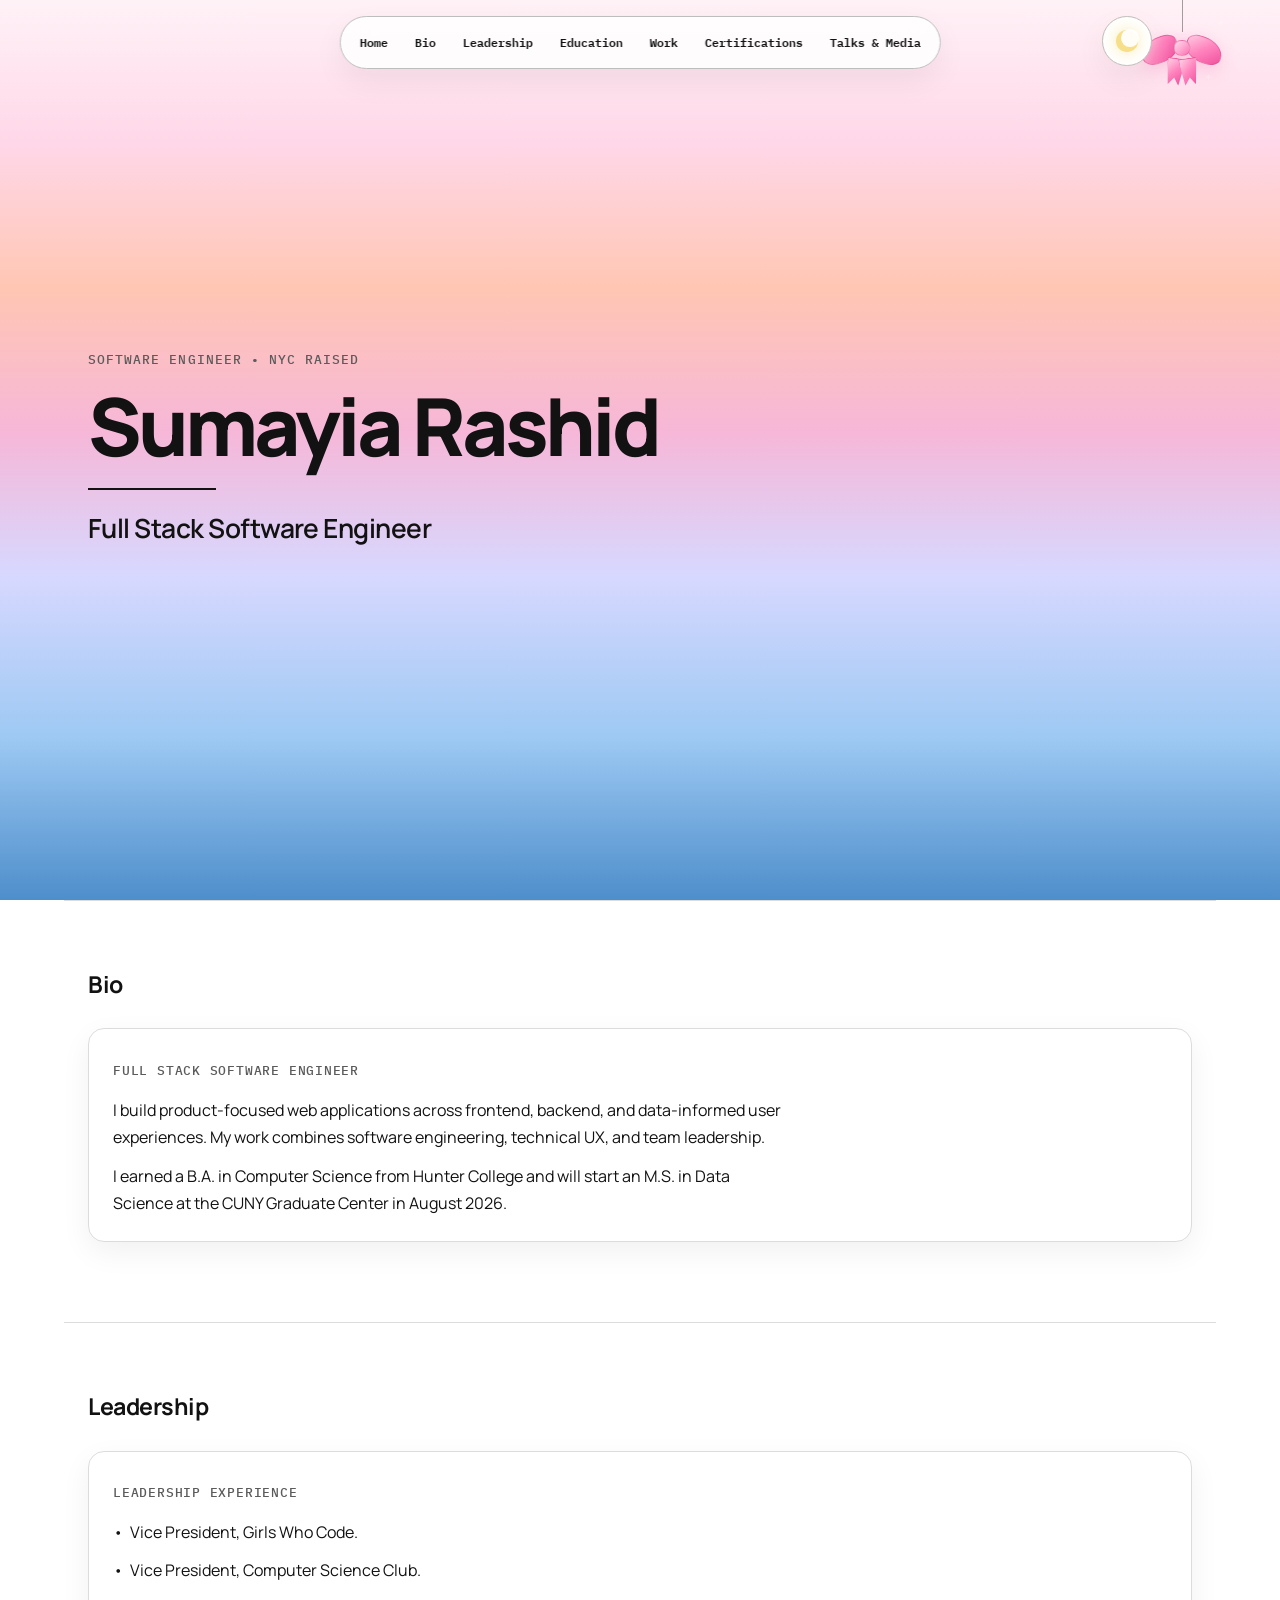
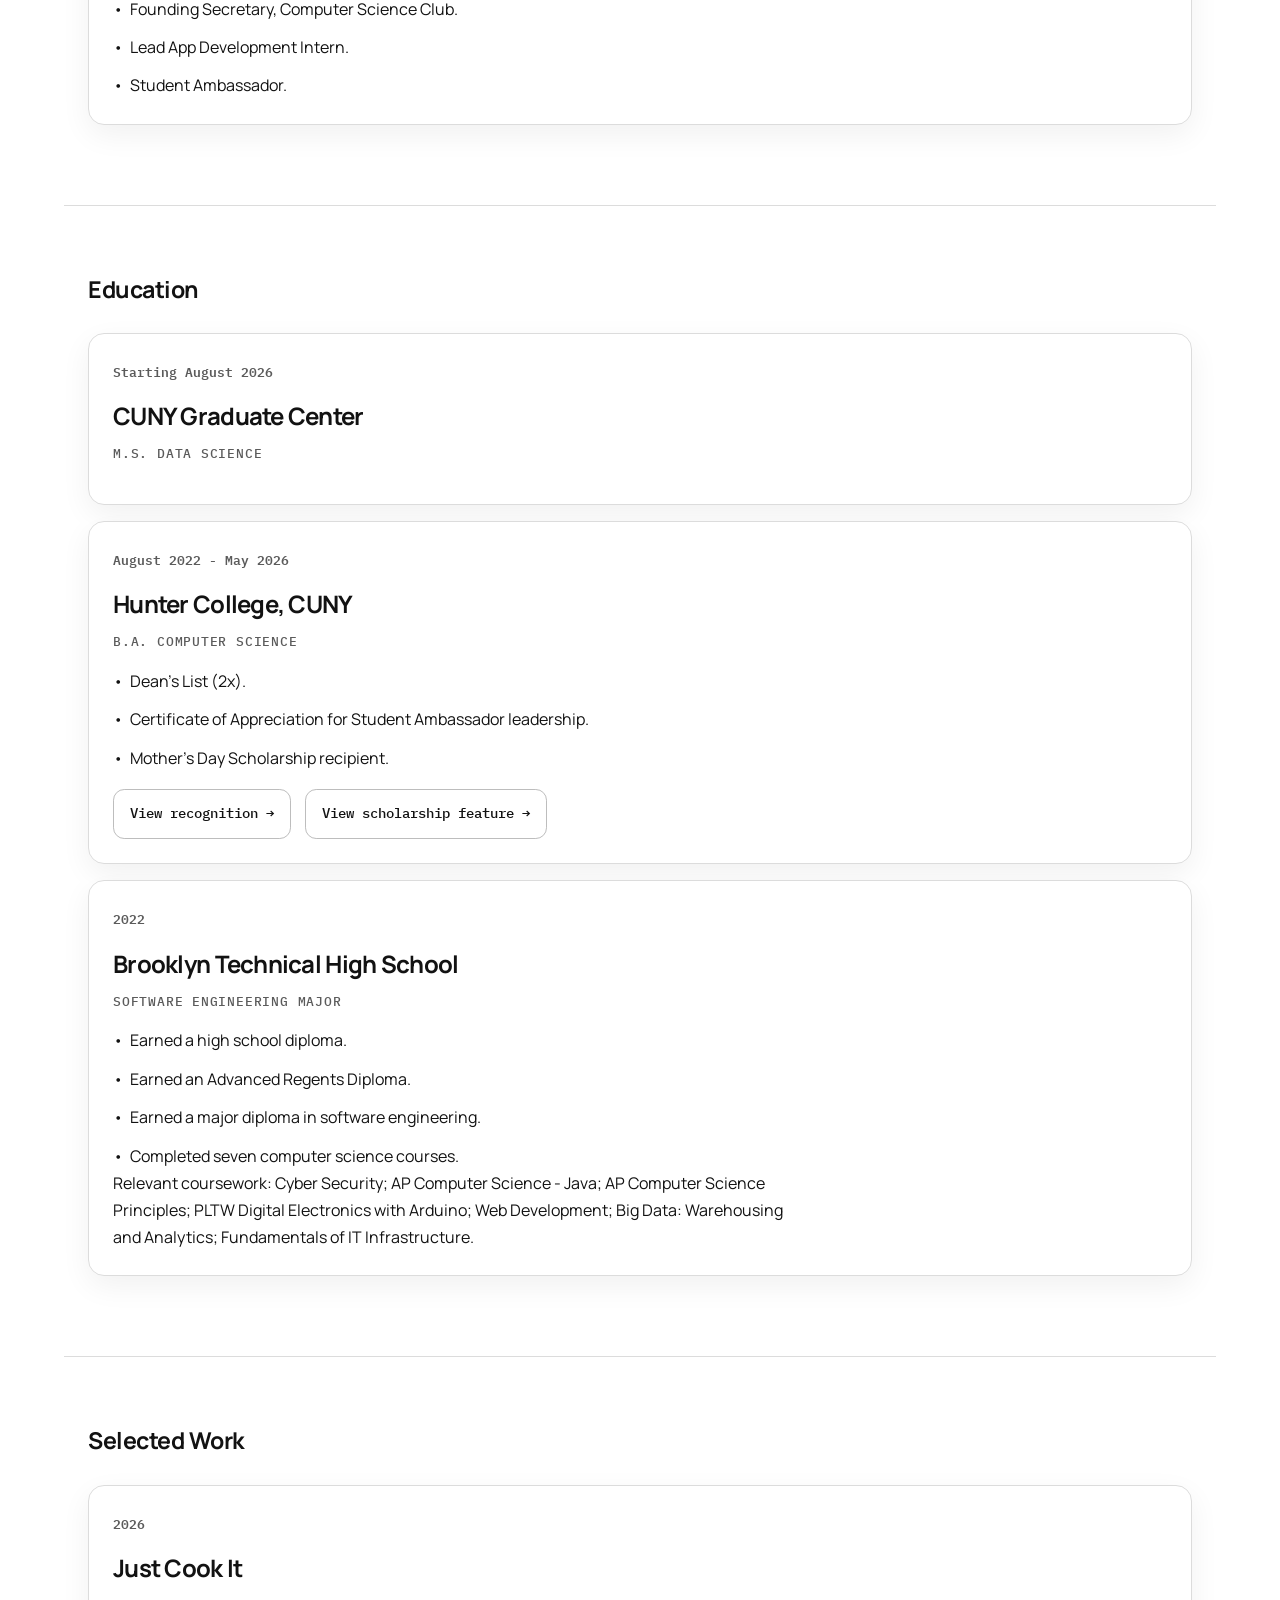
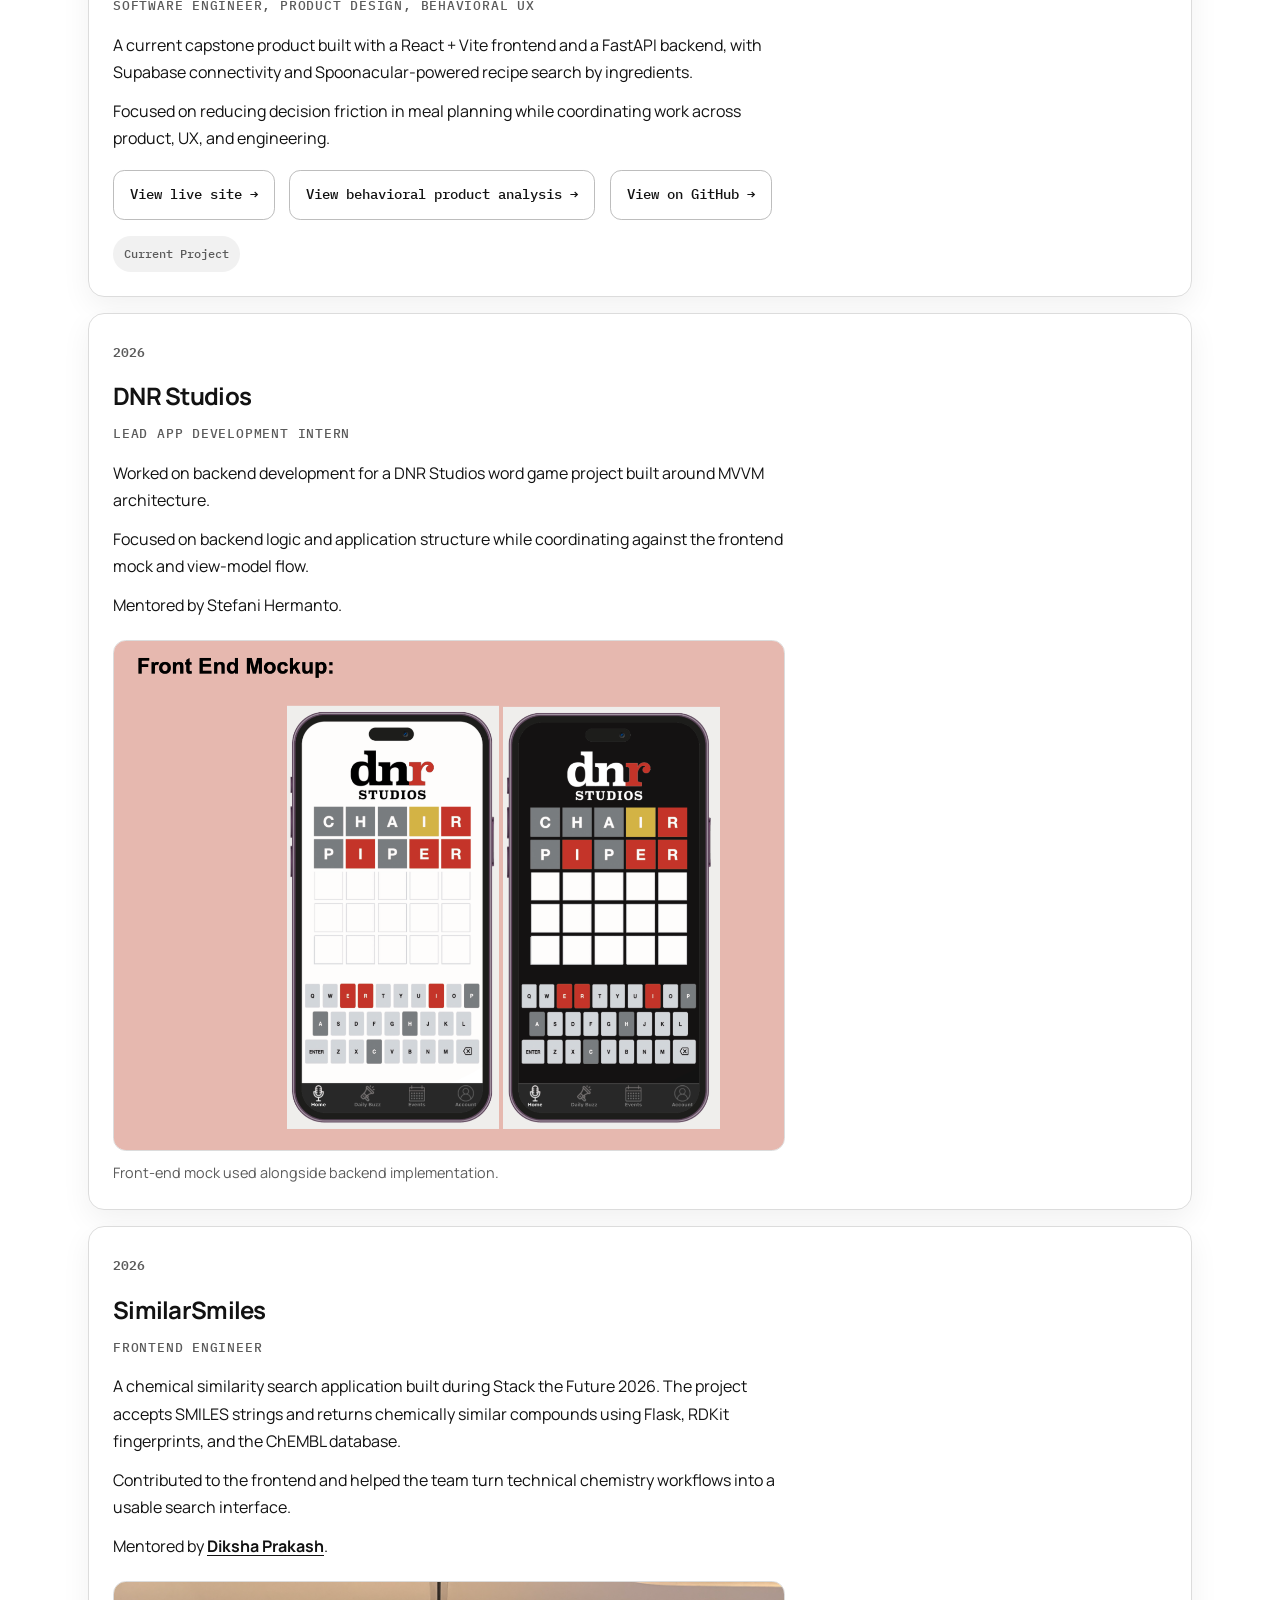
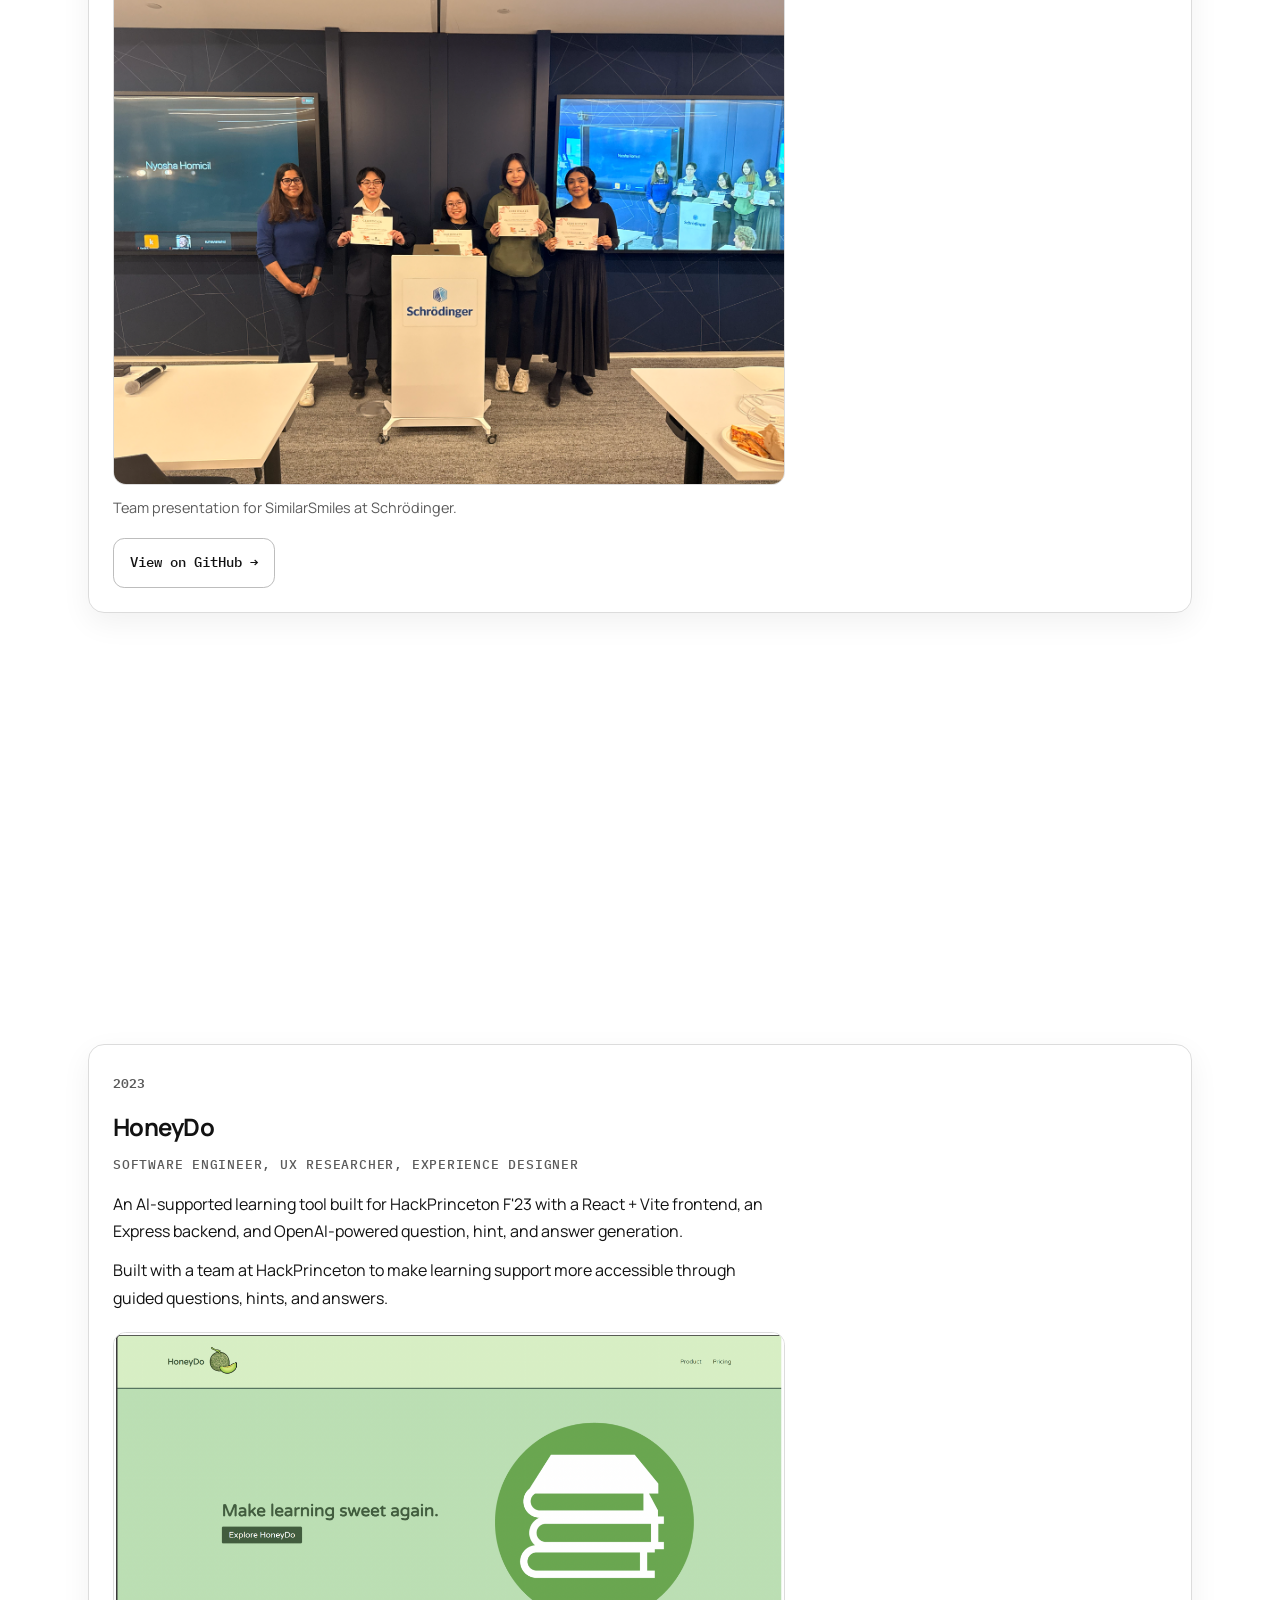
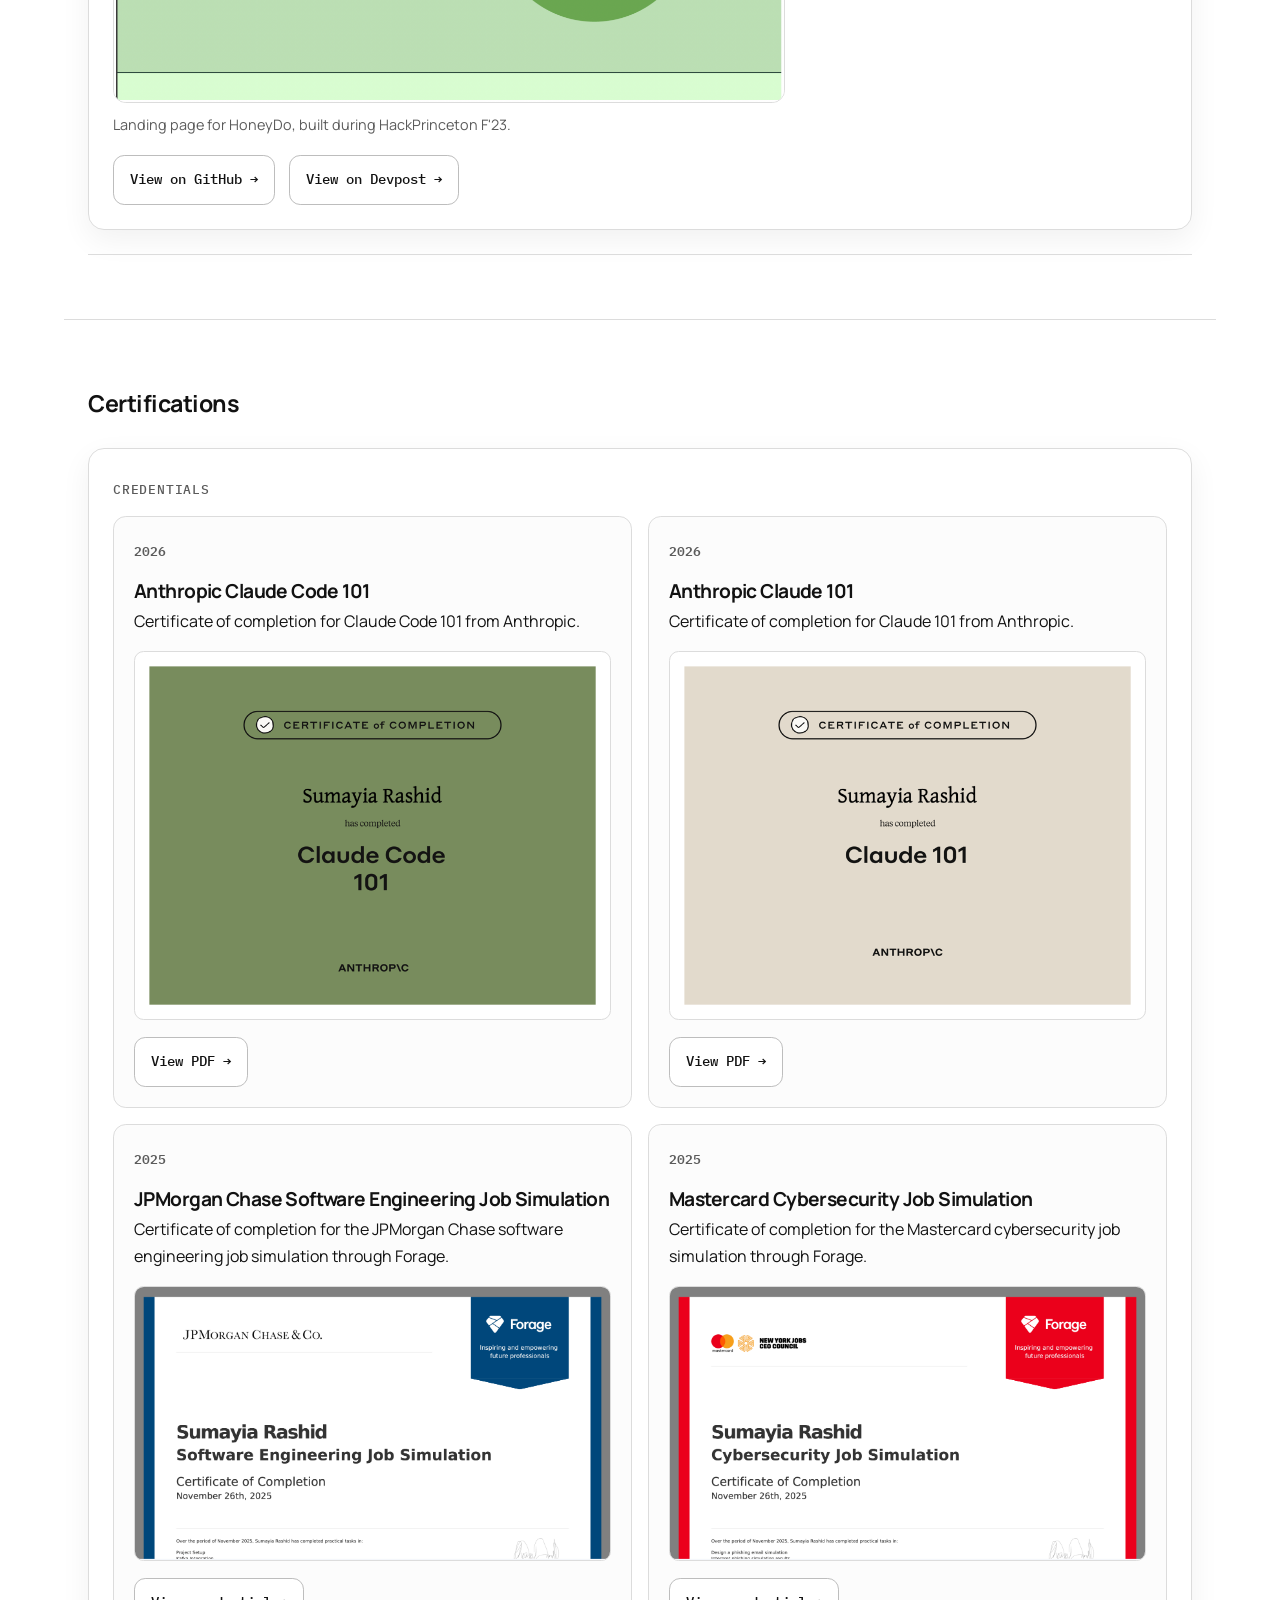
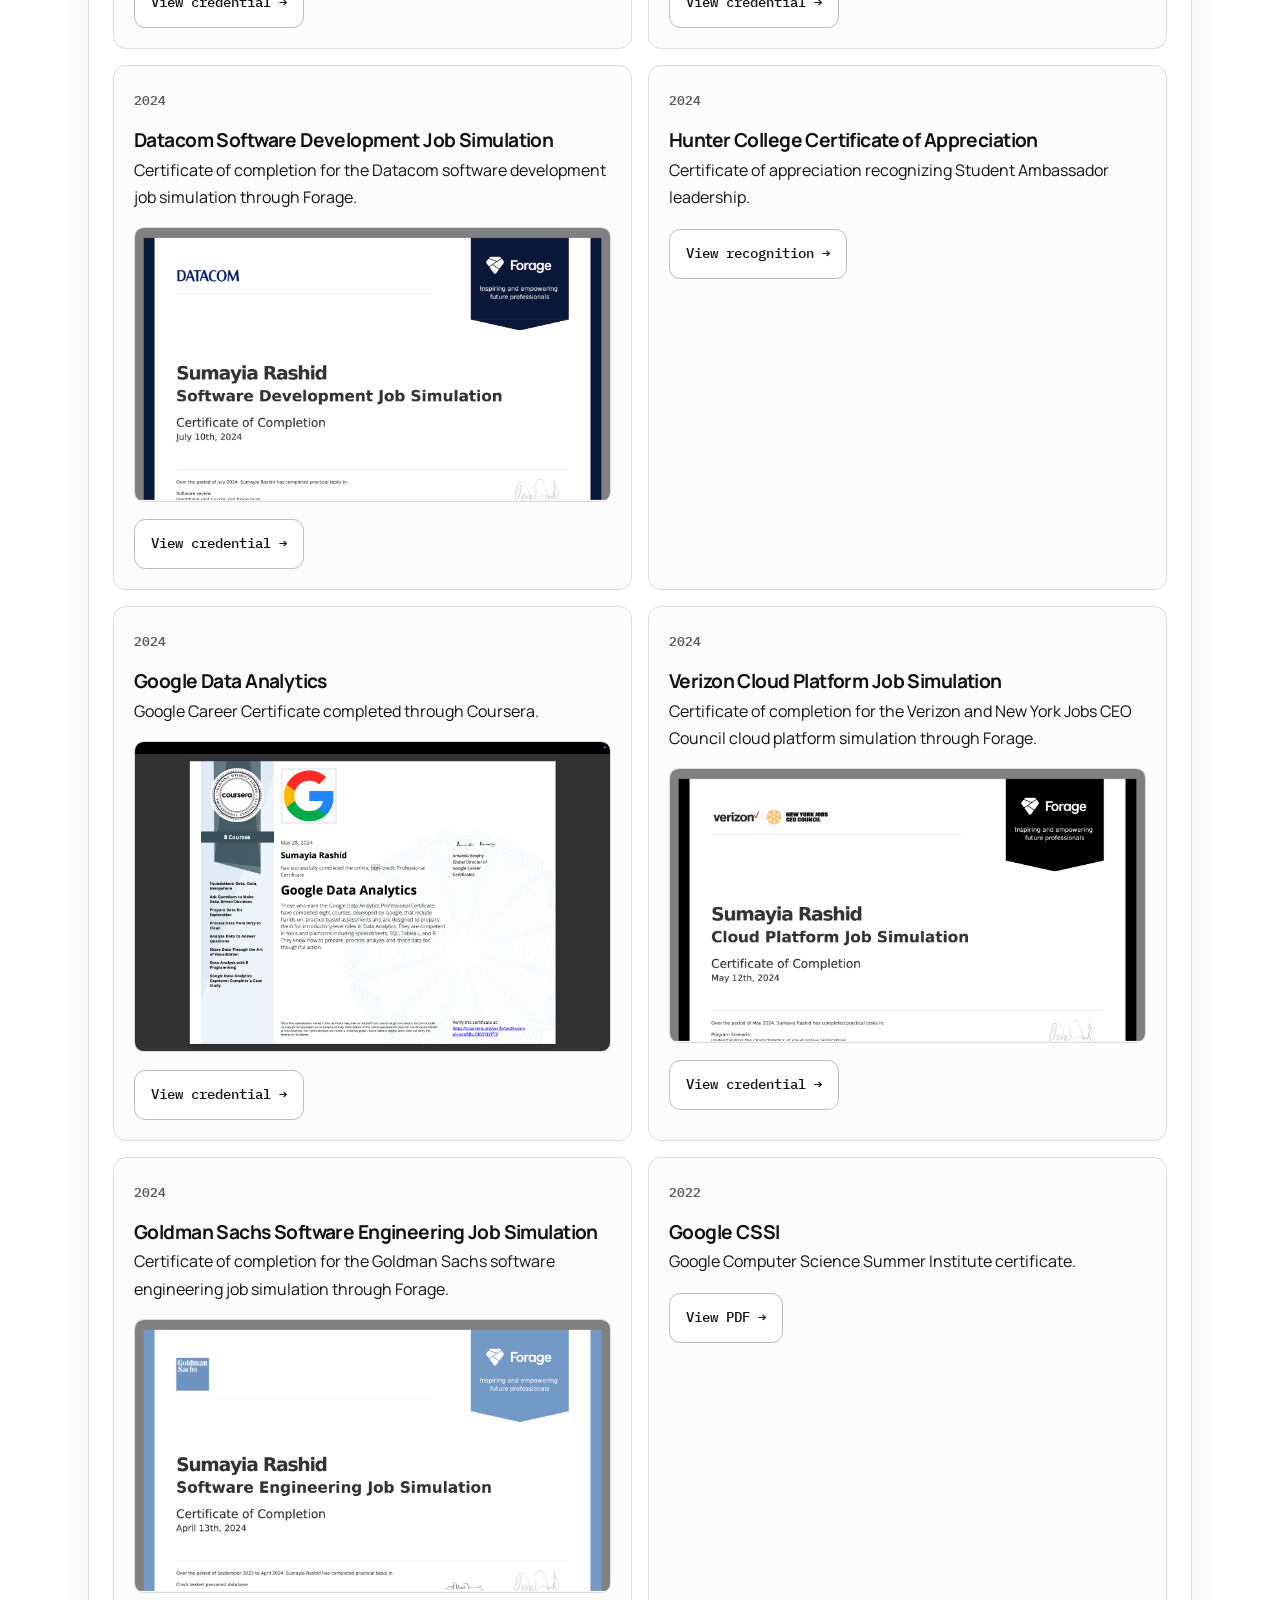
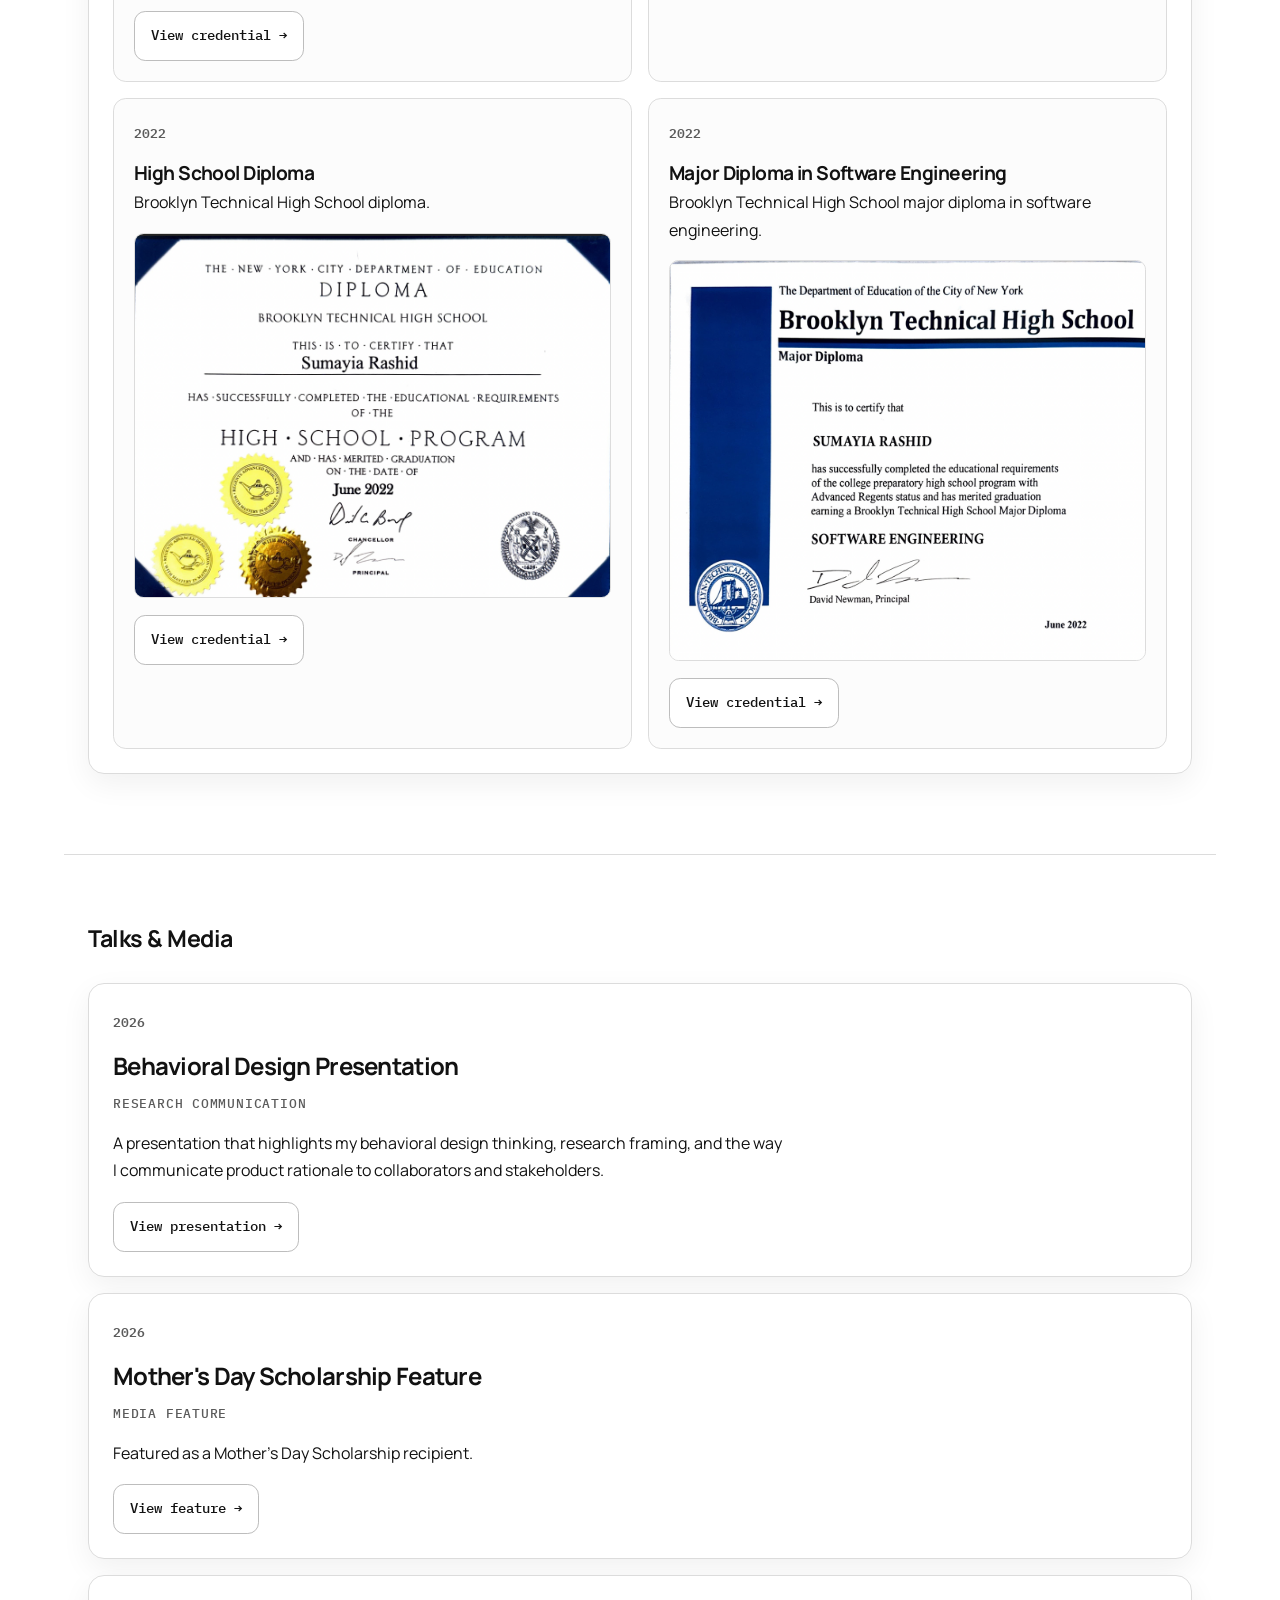
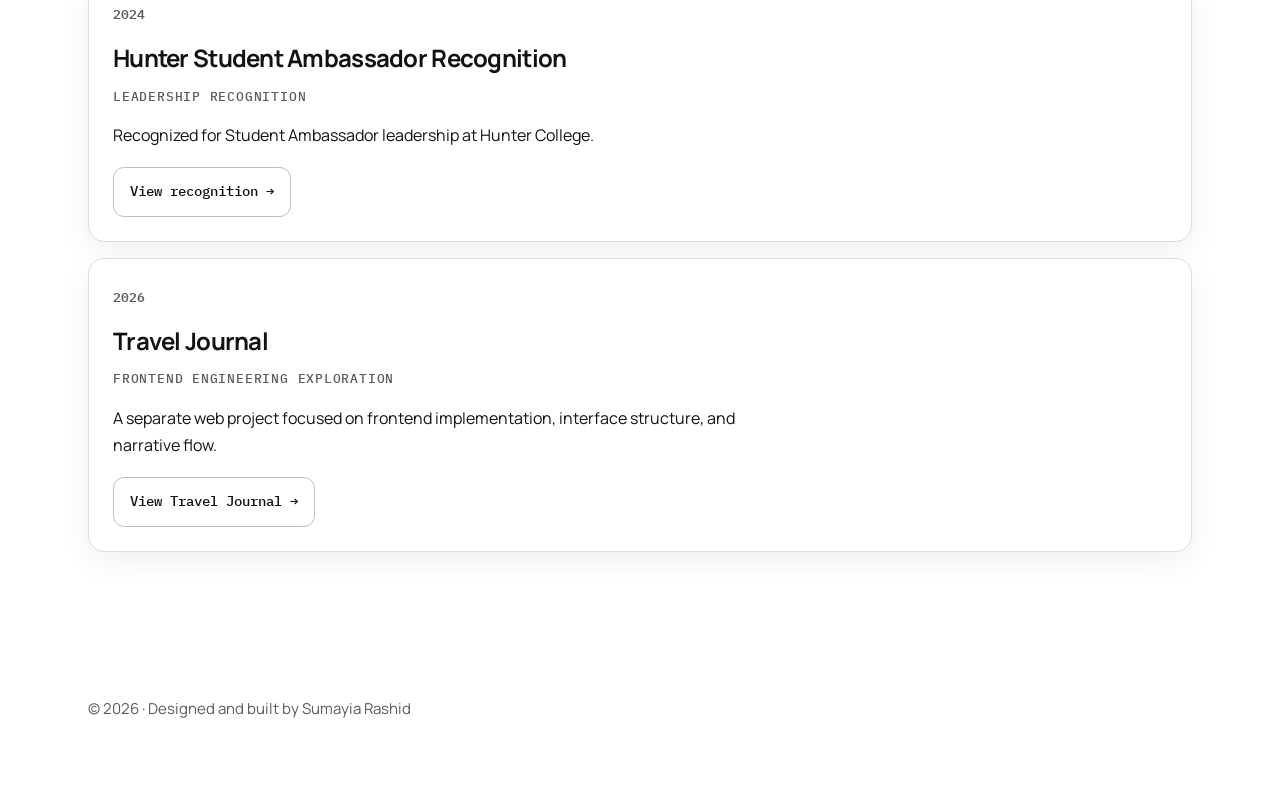
==== index.html @ 8eec1a2a "Refine portfolio project sections" ====
<!DOCTYPE html>
<html lang="en">
<head>
  <meta charset="UTF-8" />
  <meta name="viewport" content="width=device-width, initial-scale=1.0"/>
  <title>Sumayia Rashid | Software Engineer</title>
  <link rel="stylesheet" href="style.css">
</head>

<body>
  <nav class="site-nav" aria-label="Primary navigation">
    <a href="#home">Home</a>
    <a href="#bio">Bio</a>
    <a href="#leadership">Leadership</a>
    <a href="#education">Education</a>
    <a href="#work">Work</a>
    <a href="#certifications">Certifications</a>
    <a href="#talks-media">Talks &amp; Media</a>
  </nav>

  <button class="theme-toggle" type="button" aria-label="Switch to night theme" aria-pressed="false">
    <span class="moon-icon"></span>
  </button>

  <div class="hanging-bow" aria-hidden="true">
    <span class="bow-string"></span>
    <span class="bow-sparkle sparkle-one"></span>
    <span class="bow-sparkle sparkle-two"></span>
    <span class="bow-sparkle sparkle-three"></span>
    <span class="bow-shape">
      <span class="bow-loop bow-loop-left"></span>
      <span class="bow-loop bow-loop-right"></span>
      <span class="bow-knot"></span>
      <span class="bow-tail bow-tail-left"></span>
      <span class="bow-tail bow-tail-right"></span>
    </span>
  </div>

  <div class="night-sky" aria-hidden="true">
    <span class="shooting-star star-one"></span>
    <span class="shooting-star star-two"></span>
    <span class="shooting-star star-three"></span>
    <span class="shooting-star star-four"></span>
  </div>

  <header id="home">
    <p class="eyebrow">Software Engineer • NYC Raised</p>
    <h1 id="animated-name">Sumayia Rashid</h1>
    <div class="divider"></div>
    <h2>Full Stack Software Engineer</h2>
  </header>

  <section id="bio">
    <h2 class="section-title">Bio</h2>

    <div class="project">
      <p class="role">Full Stack Software Engineer</p>
      <p>
        I build product-focused web applications across frontend, backend, and data-informed user experiences.
        My work combines software engineering, technical UX, and team leadership.
      </p>
      <p>
        I earned a B.A. in Computer Science from Hunter College and will start an M.S. in Data Science
        at the CUNY Graduate Center in August 2026.
      </p>
    </div>
  </section>

  <section id="leadership">
    <h2 class="section-title">Leadership</h2>

    <div class="project">
      <p class="role">Leadership Experience</p>
      <ul>
        <li>Vice President, Girls Who Code.</li>
        <li>Vice President, Computer Science Club.</li>
        <li>Founding Secretary, Computer Science Club.</li>
        <li>Lead App Development Intern.</li>
        <li>Student Ambassador.</li>
      </ul>
    </div>
  </section>

  <section id="education">
    <h2 class="section-title">Education</h2>

    <div class="project">
      <p class="project-year">Starting August 2026</p>
      <h3>CUNY Graduate Center</h3>
      <p class="role">M.S. Data Science</p>
    </div>

    <div class="project">
      <p class="project-year">August 2022 - May 2026</p>
      <h3>Hunter College, CUNY</h3>
      <p class="role">B.A. Computer Science</p>
      <ul>
        <li>Dean&apos;s List (2x).</li>
        <li>Certificate of Appreciation for Student Ambassador leadership.</li>
        <li>Mother&apos;s Day Scholarship recipient.</li>
      </ul>
      <div class="project-links">
        <a href="https://www.hunter.cuny.edu/news/hunter-prez-thanks-student-ambassadors-leaders/" target="_blank">View recognition →</a>
        <a href="https://www.youtube.com/watch?v=L5YyI-9PjBQ" target="_blank">View scholarship feature →</a>
      </div>
    </div>

    <div class="project">
      <p class="project-year">2022</p>
      <h3>Brooklyn Technical High School</h3>
      <p class="role">Software Engineering Major</p>
      <ul>
        <li>Earned a high school diploma.</li>
        <li>Earned an Advanced Regents Diploma.</li>
        <li>Earned a major diploma in software engineering.</li>
        <li>Completed seven computer science courses.</li>
      </ul>
      <p>
        Relevant coursework: Cyber Security; AP Computer Science - Java;
        AP Computer Science Principles; PLTW Digital Electronics with Arduino;
        Web Development; Big Data: Warehousing and Analytics; Fundamentals of IT Infrastructure.
      </p>
    </div>
  </section>

  <section id="work">
    <h2 class="section-title">Selected Work</h2>

    <div class="project">
      <p class="project-year">2026</p>
      <h3>Just Cook It</h3>
      <p class="role">Software Engineer, Product Design, Behavioral UX</p>

      <p>
        A current capstone product built with a React + Vite frontend and a FastAPI backend,
        with Supabase connectivity and Spoonacular-powered recipe search by ingredients.
      </p>

      <p>
        Focused on reducing decision friction in meal planning while coordinating work across product, UX, and engineering.
      </p>

      <div class="project-links">
        <a href="https://just-cook-it.vercel.app" target="_blank">View live site →</a>
        <a href="just-cook-it-behavioral-ux-analysis.html">View behavioral product analysis →</a>
        <a href="https://github.com/Hunter-College-Capstone-Spring-2026/Just-Cook-It" target="_blank">View on GitHub →</a>
      </div>

      <span class="tag">Current Project</span>
    </div>

    <div class="project">
      <p class="project-year">2026</p>
      <h3>DNR Studios</h3>
      <p class="role">Lead App Development Intern</p>

      <p>
        Worked on backend development for a DNR Studios word game project built around MVVM architecture.
      </p>

      <p>
        Focused on backend logic and application structure while coordinating against the frontend mock and view-model flow.
      </p>

      <p>
        Mentored by Stefani Hermanto.
      </p>

      <figure class="project-mock">
        <img src="assets/dnr-studios-word-game-frontend-mock.png" alt="DNR Studios front-end mock showing light and dark mobile word game screens" />
        <figcaption>Front-end mock used alongside backend implementation.</figcaption>
      </figure>
    </div>

    <div class="project">
      <p class="project-year">2026</p>
      <h3>SimilarSmiles</h3>
      <p class="role">Frontend Engineer</p>

      <p>
        A chemical similarity search application built during Stack the Future 2026.
        The project accepts SMILES strings and returns chemically similar compounds
        using Flask, RDKit fingerprints, and the ChEMBL database.
      </p>

      <p>
        Contributed to the frontend and helped the team turn technical chemistry workflows into a usable search interface.
      </p>

      <p>
        Mentored by <a class="inline-link" href="https://www.linkedin.com/in/diksha-prakash/" target="_blank">Diksha Prakash</a>.
      </p>

      <figure class="project-mock">
        <img src="assets/similarsmiles-team-photo.png" alt="SimilarSmiles team presenting at Schrödinger" />
        <figcaption>Team presentation for SimilarSmiles at Schrödinger.</figcaption>
      </figure>

      <div class="project-links">
        <a href="https://github.com/sumayiar/Schrodinger_Hackathon_2026" target="_blank">View on GitHub →</a>
      </div>
    </div>

    <div class="project">
      <p class="project-year">2024</p>
      <h3>Smart Strength Scheduler</h3>
      <p class="role">Software Engineer</p>

      <p>
        A web application that uses the multimodal capabilities of the Google Gemini API
        to generate personalized workout regimens for users.
      </p>

      <p>
        Built with a team to turn AI-generated fitness planning into a usable web tool with clear output and actionable flows.
      </p>

      <p>
        Mentored by Ariel Avshalom.
      </p>

      <div class="project-links">
        <a href="https://github.com/sumayiar/ai_fitness_tracker" target="_blank">View on GitHub →</a>
        <a href="https://docs.google.com/presentation/d/1kRBwO7WH3fEf0XqNBXirIPbV8tGIAD1J86wHASzEegE/edit?usp=sharing" target="_blank">View Presentation →</a>
      </div>
    </div>

    <div class="project">
      <p class="project-year">2023</p>
      <h3>HoneyDo</h3>
      <p class="role">Software Engineer, UX Researcher, Experience Designer</p>

      <p>
        An AI-supported learning tool built for HackPrinceton F&apos;23 with a React + Vite
        frontend, an Express backend, and OpenAI-powered question, hint, and answer generation.
      </p>

      <p>
        Built with a team at HackPrinceton to make learning support more accessible through guided questions, hints, and answers.
      </p>

      <figure class="project-mock">
        <img src="assets/honeydo-landing-page.png" alt="HoneyDo landing page mockup with green learning interface" />
        <figcaption>Landing page for HoneyDo, built during HackPrinceton F&apos;23.</figcaption>
      </figure>

      <div class="project-links">
        <a href="https://github.com/sumayiar/hackprinceton-f23" target="_blank">View on GitHub →</a>
        <a href="https://devpost.com/software/honeydo" target="_blank">View on Devpost →</a>
      </div>
    </div>

    <div class="skyline"></div>
  </section>

  <section id="certifications">
    <h2 class="section-title">Certifications</h2>

    <div class="project">
      <p class="role">Credentials</p>

      <div class="cert-grid">
        <article class="cert-card">
          <p class="project-year">2026</p>
          <h3>Anthropic Claude Code 101</h3>
          <p>Certificate of completion for Claude Code 101 from Anthropic.</p>
          <img src="assets/certifications/anthropic-claude-code-101-certificate.png" alt="Anthropic Claude Code 101 certificate" />
          <div class="project-links">
            <a href="assets/certifications/anthropic-claude-code-101-certificate.pdf" target="_blank">View PDF →</a>
          </div>
        </article>

        <article class="cert-card">
          <p class="project-year">2026</p>
          <h3>Anthropic Claude 101</h3>
          <p>Certificate of completion for Claude 101 from Anthropic.</p>
          <img src="assets/certifications/anthropic-claude-101-certificate.png" alt="Anthropic Claude 101 certificate" />
          <div class="project-links">
            <a href="assets/certifications/anthropic-claude-101-certificate.pdf" target="_blank">View PDF →</a>
          </div>
        </article>

        <article class="cert-card">
          <p class="project-year">2025</p>
          <h3>JPMorgan Chase Software Engineering Job Simulation</h3>
          <p>Certificate of completion for the JPMorgan Chase software engineering job simulation through Forage.</p>
          <img src="assets/certifications/jpmorgan-chase-software-engineering-job-simulation.png" alt="JPMorgan Chase Software Engineering Job Simulation certificate" />
          <div class="project-links">
            <a href="assets/certifications/jpmorgan-chase-software-engineering-job-simulation.png" target="_blank">View credential →</a>
          </div>
        </article>

        <article class="cert-card">
          <p class="project-year">2025</p>
          <h3>Mastercard Cybersecurity Job Simulation</h3>
          <p>Certificate of completion for the Mastercard cybersecurity job simulation through Forage.</p>
          <img src="assets/certifications/mastercard-cybersecurity-job-simulation.png" alt="Mastercard Cybersecurity Job Simulation certificate" />
          <div class="project-links">
            <a href="assets/certifications/mastercard-cybersecurity-job-simulation.png" target="_blank">View credential →</a>
          </div>
        </article>

        <article class="cert-card">
          <p class="project-year">2024</p>
          <h3>Datacom Software Development Job Simulation</h3>
          <p>Certificate of completion for the Datacom software development job simulation through Forage.</p>
          <img src="assets/certifications/datacom-software-development-job-simulation.png" alt="Datacom Software Development Job Simulation certificate" />
          <div class="project-links">
            <a href="assets/certifications/datacom-software-development-job-simulation.png" target="_blank">View credential →</a>
          </div>
        </article>

        <article class="cert-card">
          <p class="project-year">2024</p>
          <h3>Hunter College Certificate of Appreciation</h3>
          <p>Certificate of appreciation recognizing Student Ambassador leadership.</p>
          <div class="project-links">
            <a href="https://www.hunter.cuny.edu/news/hunter-prez-thanks-student-ambassadors-leaders/" target="_blank">View recognition →</a>
          </div>
        </article>

        <article class="cert-card">
          <p class="project-year">2024</p>
          <h3>Google Data Analytics</h3>
          <p>Google Career Certificate completed through Coursera.</p>
          <img src="assets/certifications/google-data-analytics.png" alt="Google Data Analytics certificate" />
          <div class="project-links">
            <a href="assets/certifications/google-data-analytics.png" target="_blank">View credential →</a>
          </div>
        </article>

        <article class="cert-card">
          <p class="project-year">2024</p>
          <h3>Verizon Cloud Platform Job Simulation</h3>
          <p>Certificate of completion for the Verizon and New York Jobs CEO Council cloud platform simulation through Forage.</p>
          <img src="assets/certifications/verizon-cloud-platform-job-simulation.png" alt="Verizon Cloud Platform Job Simulation certificate" />
          <div class="project-links">
            <a href="assets/certifications/verizon-cloud-platform-job-simulation.png" target="_blank">View credential →</a>
          </div>
        </article>

        <article class="cert-card">
          <p class="project-year">2024</p>
          <h3>Goldman Sachs Software Engineering Job Simulation</h3>
          <p>Certificate of completion for the Goldman Sachs software engineering job simulation through Forage.</p>
          <img src="assets/certifications/goldman-sachs-software-engineering-job-simulation.png" alt="Goldman Sachs Software Engineering Job Simulation certificate" />
          <div class="project-links">
            <a href="assets/certifications/goldman-sachs-software-engineering-job-simulation.png" target="_blank">View credential →</a>
          </div>
        </article>

        <article class="cert-card">
          <p class="project-year">2022</p>
          <h3>Google CSSI</h3>
          <p>Google Computer Science Summer Institute certificate.</p>
          <div class="project-links">
            <a href="assets/certifications/google-cssi.pdf" target="_blank">View PDF →</a>
          </div>
        </article>

        <article class="cert-card">
          <p class="project-year">2022</p>
          <h3>High School Diploma</h3>
          <p>Brooklyn Technical High School diploma.</p>
          <img src="assets/certifications/high-school-diploma.png" alt="High school diploma" />
          <div class="project-links">
            <a href="assets/certifications/high-school-diploma.png" target="_blank">View credential →</a>
          </div>
        </article>

        <article class="cert-card">
          <p class="project-year">2022</p>
          <h3>Major Diploma in Software Engineering</h3>
          <p>Brooklyn Technical High School major diploma in software engineering.</p>
          <img src="assets/certifications/software-engineering-major-diploma.png" alt="Major diploma in software engineering" />
          <div class="project-links">
            <a href="assets/certifications/software-engineering-major-diploma.png" target="_blank">View credential →</a>
          </div>
        </article>
      </div>
    </div>
  </section>

  <section id="talks-media">
    <h2 class="section-title">Talks &amp; Media</h2>

    <div class="project">
      <p class="project-year">2026</p>
      <h3>Behavioral Design Presentation</h3>
      <p class="role">Research Communication</p>

      <p>
        A presentation that highlights my behavioral design thinking, research framing,
        and the way I communicate product rationale to collaborators and stakeholders.
      </p>

      <div class="project-links">
        <a href="https://docs.google.com/presentation/d/1WL7Adwxb-VN_QgPFcYrKG069yON7OBXXZD_DsHuH6d4/edit?usp=sharing" target="_blank">View presentation →</a>
      </div>
    </div>

    <div class="project">
      <p class="project-year">2026</p>
      <h3>Mother&apos;s Day Scholarship Feature</h3>
      <p class="role">Media Feature</p>

      <p>
        Featured as a Mother&apos;s Day Scholarship recipient.
      </p>

      <div class="project-links">
        <a href="https://www.youtube.com/watch?v=L5YyI-9PjBQ" target="_blank">View feature →</a>
      </div>
    </div>

    <div class="project">
      <p class="project-year">2024</p>
      <h3>Hunter Student Ambassador Recognition</h3>
      <p class="role">Leadership Recognition</p>

      <p>
        Recognized for Student Ambassador leadership at Hunter College.
      </p>

      <div class="project-links">
        <a href="https://www.hunter.cuny.edu/news/hunter-prez-thanks-student-ambassadors-leaders/" target="_blank">View recognition →</a>
      </div>
    </div>

    <div class="project">
      <p class="project-year">2026</p>
      <h3>Travel Journal</h3>
      <p class="role">Frontend Engineering Exploration</p>

      <p>
        A separate web project focused on frontend implementation, interface structure, and narrative flow.
      </p>

      <div class="project-links">
        <a href="../Travel%20Journal/index.html" target="_blank">View Travel Journal →</a>
      </div>
    </div>
  </section>

  <footer>
    © 2026 · Designed and built by Sumayia Rashid
  </footer>

  <script src="script.js"></script>
</body>
</html>
---- style.css ----
@import url("https://fonts.googleapis.com/css2?family=IBM+Plex+Mono:wght@400;500;600&family=Manrope:wght@400;500;600;700;800&display=swap");

:root {
  --bg: linear-gradient(
    180deg,
    #fff2f7 0%,
    #ffd7e8 16%,
    #ffc6b3 32%,
    #f6b7d8 48%,
    #d7d8ff 64%,
    #9dc9f3 82%,
    #4e8ecb 100%
  );
  --surface: #ffffff;
  --surface-soft: #fcfcfc;
  --button-bg: #ffffff;
  --tag-bg: #f1f1f1;
  --image-bg: #ffffff;
  --text: #121212;
  --muted: #5b5b5b;
  --border: #dcdcdc;
  --border-strong: #bdbdbd;
  --shadow: rgba(18, 18, 18, 0.06);
  --font-body: "Manrope", "Helvetica Neue", sans-serif;
  --font-mono: "IBM Plex Mono", "SFMono-Regular", monospace;
}

* {
  box-sizing: border-box;
  margin: 0;
  padding: 0;
}

html {
  scroll-behavior: smooth;
  scroll-padding-top: 6rem;
}

body {
  min-height: 100vh;
  background: var(--bg);
  color: var(--text);
  font-family: var(--font-body);
  line-height: 1.7;
  overflow-x: hidden;
  background-attachment: fixed;
  transition: background 0.45s ease, color 0.45s ease;
}

body.night-theme {
  --bg: linear-gradient(180deg, #070b19 0%, #0d1730 34%, #13264a 68%, #07111f 100%);
  --surface: rgba(11, 18, 36, 0.92);
  --surface-soft: rgba(16, 27, 52, 0.9);
  --button-bg: rgba(17, 29, 56, 0.96);
  --tag-bg: rgba(255, 255, 255, 0.08);
  --image-bg: rgba(255, 255, 255, 0.04);
  --text: #f7f2ff;
  --muted: #b9c4e6;
  --border: rgba(217, 225, 255, 0.18);
  --border-strong: rgba(236, 241, 255, 0.36);
  --shadow: rgba(0, 0, 0, 0.32);
  color-scheme: dark;
}

.theme-toggle {
  position: fixed;
  top: 1rem;
  right: clamp(7rem, 10vw, 9rem);
  z-index: 4;
  display: inline-flex;
  align-items: center;
  justify-content: center;
  width: 3.1rem;
  height: 3.1rem;
  border: 1px solid var(--border-strong);
  border-radius: 50%;
  background: var(--button-bg);
  box-shadow: 0 0.75rem 2rem var(--shadow);
  cursor: pointer;
  transition: background 0.35s ease, border-color 0.35s ease, transform 0.35s ease;
}

.theme-toggle:hover {
  border-color: var(--text);
  transform: translateY(-1px);
}

.moon-icon {
  position: relative;
  width: 1.35rem;
  height: 1.35rem;
  border-radius: 50%;
  background: #f7df8a;
  box-shadow: 0 0 1rem rgba(247, 223, 138, 0.7);
}

.moon-icon::after {
  content: "";
  position: absolute;
  top: -0.05rem;
  right: -0.05rem;
  width: 1.12rem;
  height: 1.12rem;
  border-radius: 50%;
  background: var(--button-bg);
  opacity: 0.92;
  transition: background 0.35s ease;
}

body.night-theme .moon-icon {
  background: #fff2a8;
  box-shadow: 0 0 1.25rem rgba(255, 242, 168, 0.95), 0 0 2.5rem rgba(172, 198, 255, 0.42);
}

.site-nav {
  position: fixed;
  top: 1rem;
  left: 50%;
  z-index: 4;
  display: flex;
  max-width: min(54rem, calc(100vw - 18rem));
  padding: 0.45rem;
  overflow-x: auto;
  gap: 0.25rem;
  border: 1px solid var(--border-strong);
  border-radius: 999px;
  background: var(--button-bg);
  background: color-mix(in srgb, var(--button-bg) 86%, transparent);
  box-shadow: 0 0.75rem 2rem var(--shadow);
  transform: translateX(-50%);
  -webkit-backdrop-filter: blur(16px);
  backdrop-filter: blur(16px);
}

.site-nav a {
  flex: 0 0 auto;
  padding: 0.5rem 0.72rem;
  border-radius: 999px;
  color: var(--text);
  font-family: var(--font-mono);
  font-size: 0.74rem;
  font-weight: 600;
  text-decoration: none;
  white-space: nowrap;
  transition: background 0.25s ease, color 0.25s ease;
}

.site-nav a:hover,
.site-nav a:focus-visible {
  background: var(--tag-bg);
}

.night-sky {
  position: fixed;
  inset: 0;
  z-index: 0;
  pointer-events: none;
  opacity: 0;
  overflow: hidden;
  transition: opacity 0.45s ease;
  background-image:
    radial-gradient(circle at 12% 18%, rgba(255, 255, 255, 0.7) 0 1px, transparent 1px),
    radial-gradient(circle at 28% 38%, rgba(255, 255, 255, 0.42) 0 1px, transparent 1px),
    radial-gradient(circle at 62% 12%, rgba(255, 255, 255, 0.58) 0 1px, transparent 1px),
    radial-gradient(circle at 84% 30%, rgba(255, 255, 255, 0.5) 0 1px, transparent 1px),
    radial-gradient(circle at 48% 72%, rgba(255, 255, 255, 0.44) 0 1px, transparent 1px);
}

body.night-theme .night-sky {
  opacity: 1;
}

.shooting-star {
  position: absolute;
  width: 8rem;
  height: 2px;
  border-radius: 999px;
  background: linear-gradient(90deg, transparent, rgba(255, 255, 255, 0.95));
  filter: drop-shadow(0 0 0.5rem rgba(207, 224, 255, 0.9));
  opacity: 0;
  transform: rotate(-32deg);
  animation: shootingStar 7.5s ease-in-out infinite;
}

.shooting-star::after {
  content: "";
  position: absolute;
  right: 0;
  top: 50%;
  width: 0.4rem;
  height: 0.4rem;
  border-radius: 50%;
  background: #ffffff;
  transform: translateY(-50%);
  box-shadow: 0 0 1rem rgba(255, 255, 255, 0.95);
}

.star-one {
  top: 12%;
  left: 82%;
}

.star-two {
  top: 28%;
  left: 68%;
  animation-delay: 2.2s;
  animation-duration: 8.6s;
}

.star-three {
  top: 6%;
  left: 48%;
  animation-delay: 4.8s;
  animation-duration: 9.2s;
}

.star-four {
  top: 44%;
  left: 90%;
  animation-delay: 6.4s;
  animation-duration: 10s;
}

@keyframes shootingStar {
  0%,
  64% {
    opacity: 0;
    transform: translate3d(0, 0, 0) rotate(-32deg);
  }

  70% {
    opacity: 1;
  }

  100% {
    opacity: 0;
    transform: translate3d(-95vw, 60vh, 0) rotate(-32deg);
  }
}

.hanging-bow {
  --bow-scale: 1;
  position: fixed;
  top: 0;
  right: clamp(1rem, 4vw, 3rem);
  z-index: 3;
  width: 6.25rem;
  height: 6.5rem;
  pointer-events: none;
  transform: scale(var(--bow-scale));
  transform-origin: top center;
  animation: bowDangle 7s ease-in-out infinite;
}

.bow-string {
  position: absolute;
  top: 0;
  left: 50%;
  width: 1px;
  height: 2rem;
  background: rgba(18, 18, 18, 0.38);
}

body.night-theme .bow-string {
  background: rgba(255, 255, 255, 0.45);
}

.bow-shape {
  position: absolute;
  top: 1.65rem;
  left: 50%;
  width: 5.4rem;
  height: 3.8rem;
  transform: translateX(-50%);
}

.bow-loop,
.bow-knot,
.bow-tail {
  position: absolute;
  background: linear-gradient(135deg, #ffd1e4 0%, #ff86bf 48%, #f04f9c 100%);
  border: 1px solid rgba(205, 69, 134, 0.38);
  box-shadow: 0 0.35rem 1.1rem rgba(240, 79, 156, 0.22);
}

.bow-loop {
  top: 0.65rem;
  width: 2.35rem;
  height: 1.65rem;
}

.bow-loop-left {
  left: 0.15rem;
  border-radius: 72% 38% 66% 42%;
  transform: rotate(-18deg);
}

.bow-loop-right {
  right: 0.15rem;
  border-radius: 38% 72% 42% 66%;
  transform: rotate(18deg);
}

.bow-knot {
  top: 0.82rem;
  left: 50%;
  width: 1.05rem;
  height: 1.05rem;
  border-radius: 50%;
  transform: translateX(-50%);
  background: linear-gradient(135deg, #ffe0ed 0%, #ff70b4 100%);
}

.bow-tail {
  top: 2rem;
  width: 1.15rem;
  height: 1.7rem;
  clip-path: polygon(0 0, 100% 0, 78% 100%, 50% 72%, 20% 100%);
}

.bow-tail-left {
  left: 1.7rem;
  transform: rotate(8deg);
}

.bow-tail-right {
  right: 1.7rem;
  transform: rotate(-8deg);
}

.bow-sparkle {
  position: absolute;
  width: 0.44rem;
  height: 0.44rem;
  background: #ffffff;
  box-shadow: 0 0 0.8rem rgba(255, 255, 255, 0.95), 0 0 1.2rem rgba(255, 126, 190, 0.7);
  clip-path: polygon(50% 0, 61% 38%, 100% 50%, 61% 62%, 50% 100%, 39% 62%, 0 50%, 39% 38%);
  opacity: 0.3;
  animation: sparklePulse 4.8s ease-in-out infinite;
}

.sparkle-one {
  top: 2.35rem;
  left: 0.45rem;
}

.sparkle-two {
  top: 1.2rem;
  right: 0.5rem;
  animation-delay: 1.4s;
}

.sparkle-three {
  top: 4.6rem;
  right: 1.25rem;
  animation-delay: 2.6s;
}

@keyframes bowDangle {
  0%,
  100% {
    transform: scale(var(--bow-scale)) rotate(-1.5deg);
  }

  50% {
    transform: scale(var(--bow-scale)) rotate(1.5deg);
  }
}

@keyframes sparklePulse {
  0%,
  100% {
    opacity: 0.22;
    transform: scale(0.75) rotate(0deg);
  }

  45% {
    opacity: 1;
    transform: scale(1.2) rotate(45deg);
  }
}

header,
section,
footer {
  position: relative;
  z-index: 1;
  width: min(100%, 72rem);
  margin: 0 auto;
  padding: 4rem 1.5rem;
}

header {
  min-height: 100vh;
  min-height: 100svh;
  display: flex;
  flex-direction: column;
  justify-content: center;
  align-items: flex-start;
}

section {
  border-top: 1px solid var(--border);
}

.eyebrow,
h1,
.divider,
header h2,
.hero-note,
.section-title,
.project,
.skyline,
footer {
  opacity: 0;
  transform: translateY(1rem);
  transition: opacity 0.55s ease, transform 0.55s ease;
}

.is-visible {
  opacity: 1;
  transform: translateY(0);
}

.eyebrow,
.project-year,
.role,
.tag {
  font-family: var(--font-mono);
}

.eyebrow {
  color: var(--muted);
  font-size: 0.82rem;
  font-weight: 500;
  letter-spacing: 0.08em;
  text-transform: uppercase;
}

h1,
h2,
h3 {
  font-family: var(--font-body);
}

h1 {
  margin-top: 1rem;
  font-size: clamp(3rem, 8vw, 5rem);
  line-height: 0.98;
  font-weight: 800;
  letter-spacing: -0.05em;
}

header h2 {
  max-width: 40rem;
  margin-top: 1rem;
  font-size: clamp(1.2rem, 2.4vw, 1.65rem);
  font-weight: 600;
  letter-spacing: -0.02em;
}

.hero-note {
  max-width: 36rem;
  margin-top: 1rem;
  color: var(--muted);
  font-size: 1rem;
}

.divider {
  width: 100%;
  max-width: 8rem;
  height: 2px;
  margin-top: 1.4rem;
  background: var(--text);
}

.section-title {
  margin-bottom: 1.5rem;
  font-size: 1.45rem;
  font-weight: 700;
  letter-spacing: -0.02em;
}

.project {
  margin-bottom: 1rem;
  padding: 1.5rem;
  background: var(--surface);
  border: 1px solid var(--border);
  border-radius: 1rem;
  box-shadow: 0 10px 30px var(--shadow);
  transition: background 0.35s ease, border-color 0.35s ease, box-shadow 0.35s ease;
}

.project-year {
  display: inline-block;
  margin-bottom: 0.8rem;
  color: var(--muted);
  font-size: 0.82rem;
  font-weight: 600;
}

.project h3 {
  font-size: 1.5rem;
  font-weight: 700;
  letter-spacing: -0.03em;
}

.role {
  margin-top: 0.4rem;
  margin-bottom: 0.9rem;
  color: var(--muted);
  font-size: 0.82rem;
  font-weight: 500;
  letter-spacing: 0.06em;
  text-transform: uppercase;
}

.project p,
.project li {
  max-width: 42rem;
}

.project-mock {
  margin-top: 1.25rem;
}

.project-mock img {
  display: block;
  width: 100%;
  max-width: 42rem;
  border: 1px solid var(--border);
  border-radius: 0.8rem;
  background: var(--image-bg);
}

.project-mock figcaption {
  margin-top: 0.65rem;
  color: var(--muted);
  font-size: 0.9rem;
}

.cert-grid {
  display: grid;
  grid-template-columns: repeat(2, minmax(0, 1fr));
  gap: 1rem;
  margin-top: 0.5rem;
}

.cert-card {
  padding: 1.25rem;
  border: 1px solid var(--border);
  border-radius: 0.8rem;
  background: var(--surface-soft);
  transition: background 0.35s ease, border-color 0.35s ease;
}

.cert-card h3 {
  font-size: 1.2rem;
}

.cert-card p {
  max-width: none;
}

.cert-card img {
  display: block;
  width: 100%;
  margin-top: 1rem;
  border: 1px solid var(--border);
  border-radius: 0.6rem;
  background: var(--image-bg);
}

.project p + p {
  margin-top: 0.75rem;
}

.project ul {
  list-style: none;
}

.project li + li {
  margin-top: 0.7rem;
}

.project li::before {
  content: "•";
  margin-right: 0.45rem;
  color: var(--text);
}

.project-links {
  display: flex;
  flex-wrap: wrap;
  gap: 0.9rem;
  margin-top: 1.1rem;
}

.project a {
  display: inline-flex;
  align-items: center;
  justify-content: center;
  min-height: 2.8rem;
  padding: 0.75rem 1rem;
  border: 1px solid var(--border-strong);
  border-radius: 0.7rem;
  background: var(--button-bg);
  color: var(--text);
  font-family: var(--font-mono);
  font-size: 0.88rem;
  font-weight: 500;
  text-decoration: none;
  transition: background 0.35s ease, border-color 0.35s ease, color 0.35s ease;
}

.project a:hover {
  border-color: var(--text);
}

.project a.inline-link {
  display: inline;
  min-height: auto;
  padding: 0;
  border: 0;
  border-radius: 0;
  background: transparent;
  color: var(--text);
  font-family: inherit;
  font-size: inherit;
  font-weight: 700;
  text-decoration: underline;
  text-underline-offset: 0.18em;
}

.project a.inline-link:hover {
  color: var(--muted);
}

.tag {
  display: inline-flex;
  align-items: center;
  margin-top: 1rem;
  padding: 0.45rem 0.7rem;
  border-radius: 999px;
  background: var(--tag-bg);
  color: var(--muted);
  font-size: 0.78rem;
  font-weight: 500;
}

.skyline {
  width: 100%;
  height: 1px;
  margin-top: 1.5rem;
  background: var(--border);
}

footer {
  color: var(--muted);
  font-size: 0.94rem;
}

@media (max-width: 768px) {
  header,
  section,
  footer {
    padding: 2.5rem 1rem;
  }

  header {
    min-height: 100vh;
    min-height: 100svh;
  }

  .project {
    padding: 1.25rem;
  }

  .site-nav {
    top: 5.35rem;
    max-width: calc(100vw - 2rem);
  }

  .cert-grid {
    grid-template-columns: 1fr;
  }

  .project-links {
    flex-direction: column;
    align-items: stretch;
  }

  .project a {
    width: 100%;
  }

  .theme-toggle {
    right: 5.25rem;
  }

  .hanging-bow {
    --bow-scale: 0.82;
    right: 0.75rem;
    width: 4.8rem;
    height: 5.25rem;
  }
}

@media (prefers-reduced-motion: reduce) {
  html {
    scroll-behavior: auto;
  }

  .eyebrow,
  h1,
  .divider,
  header h2,
  .hero-note,
  .section-title,
  .project,
  .skyline,
  footer {
    transition: none;
  }

  .hanging-bow,
  .bow-sparkle,
  .shooting-star {
    animation: none;
  }

  .theme-toggle,
  .site-nav,
  .night-sky {
    transition: none;
  }
}
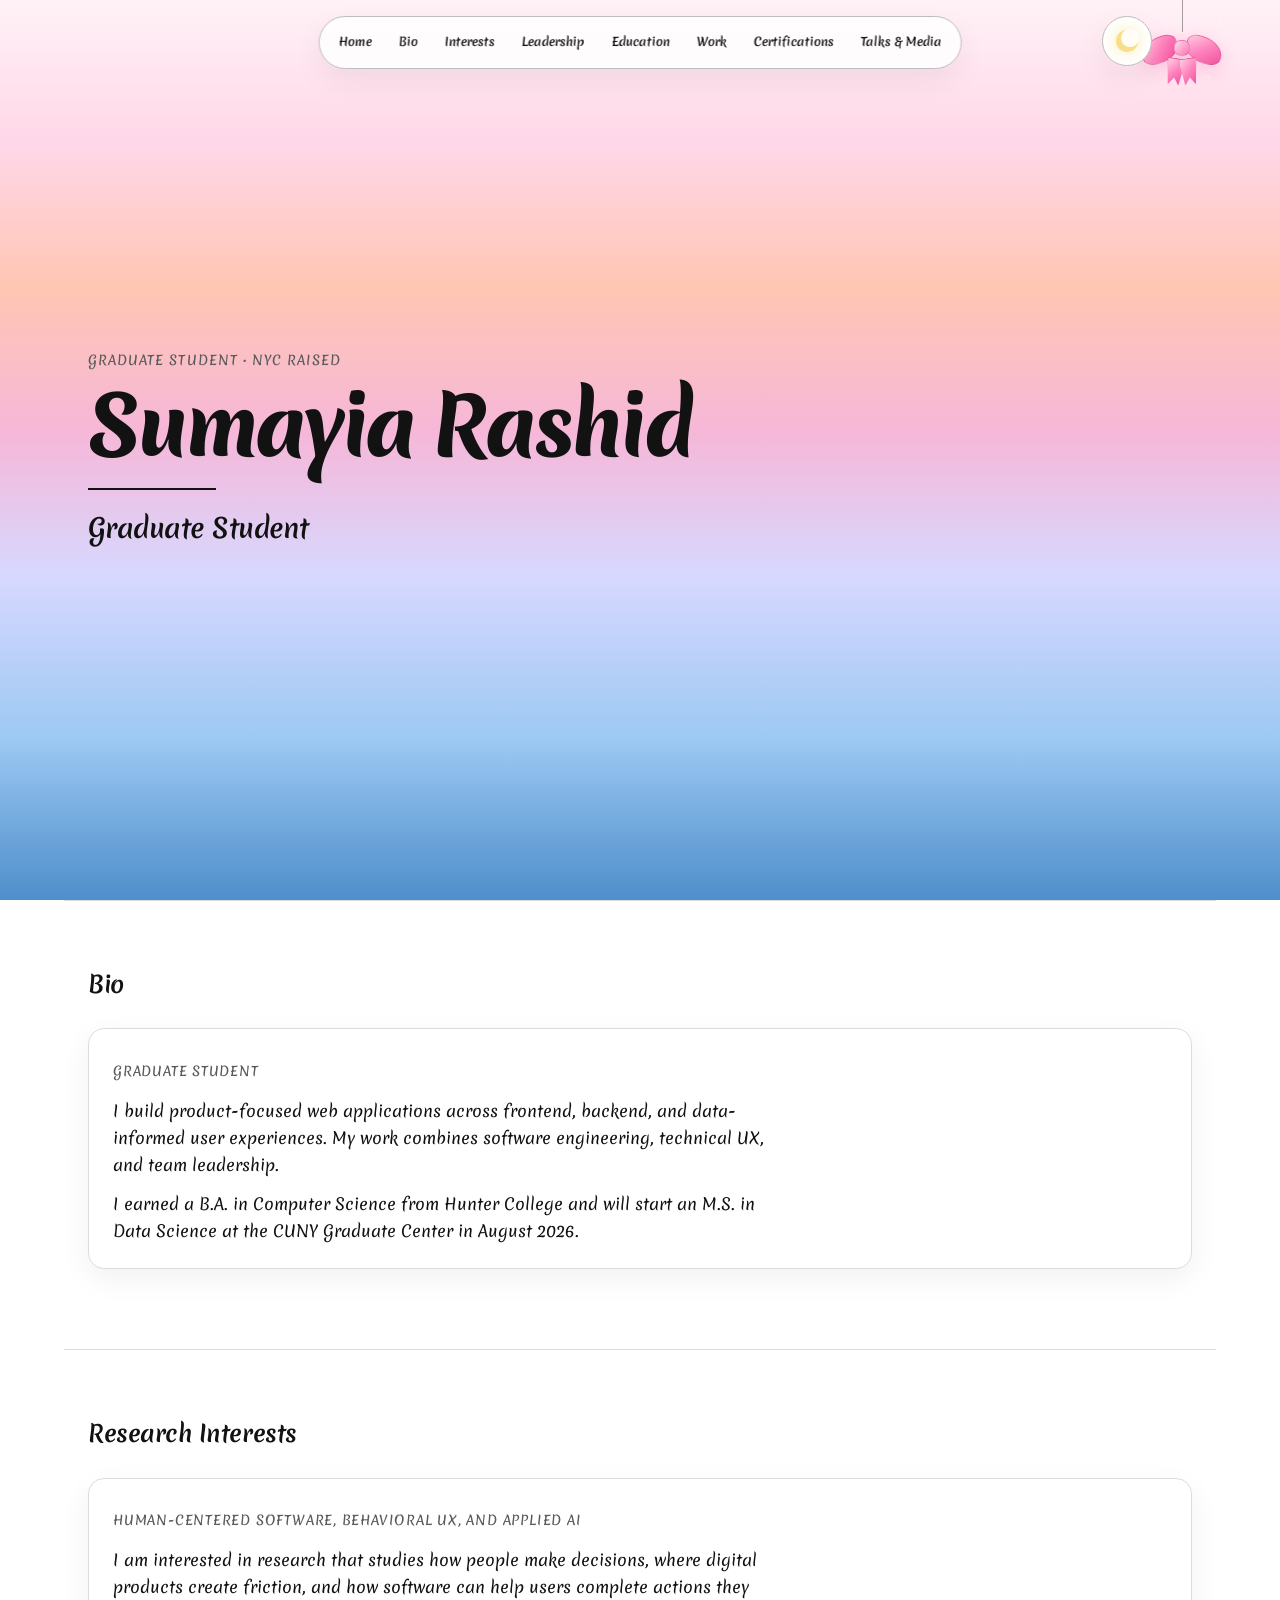
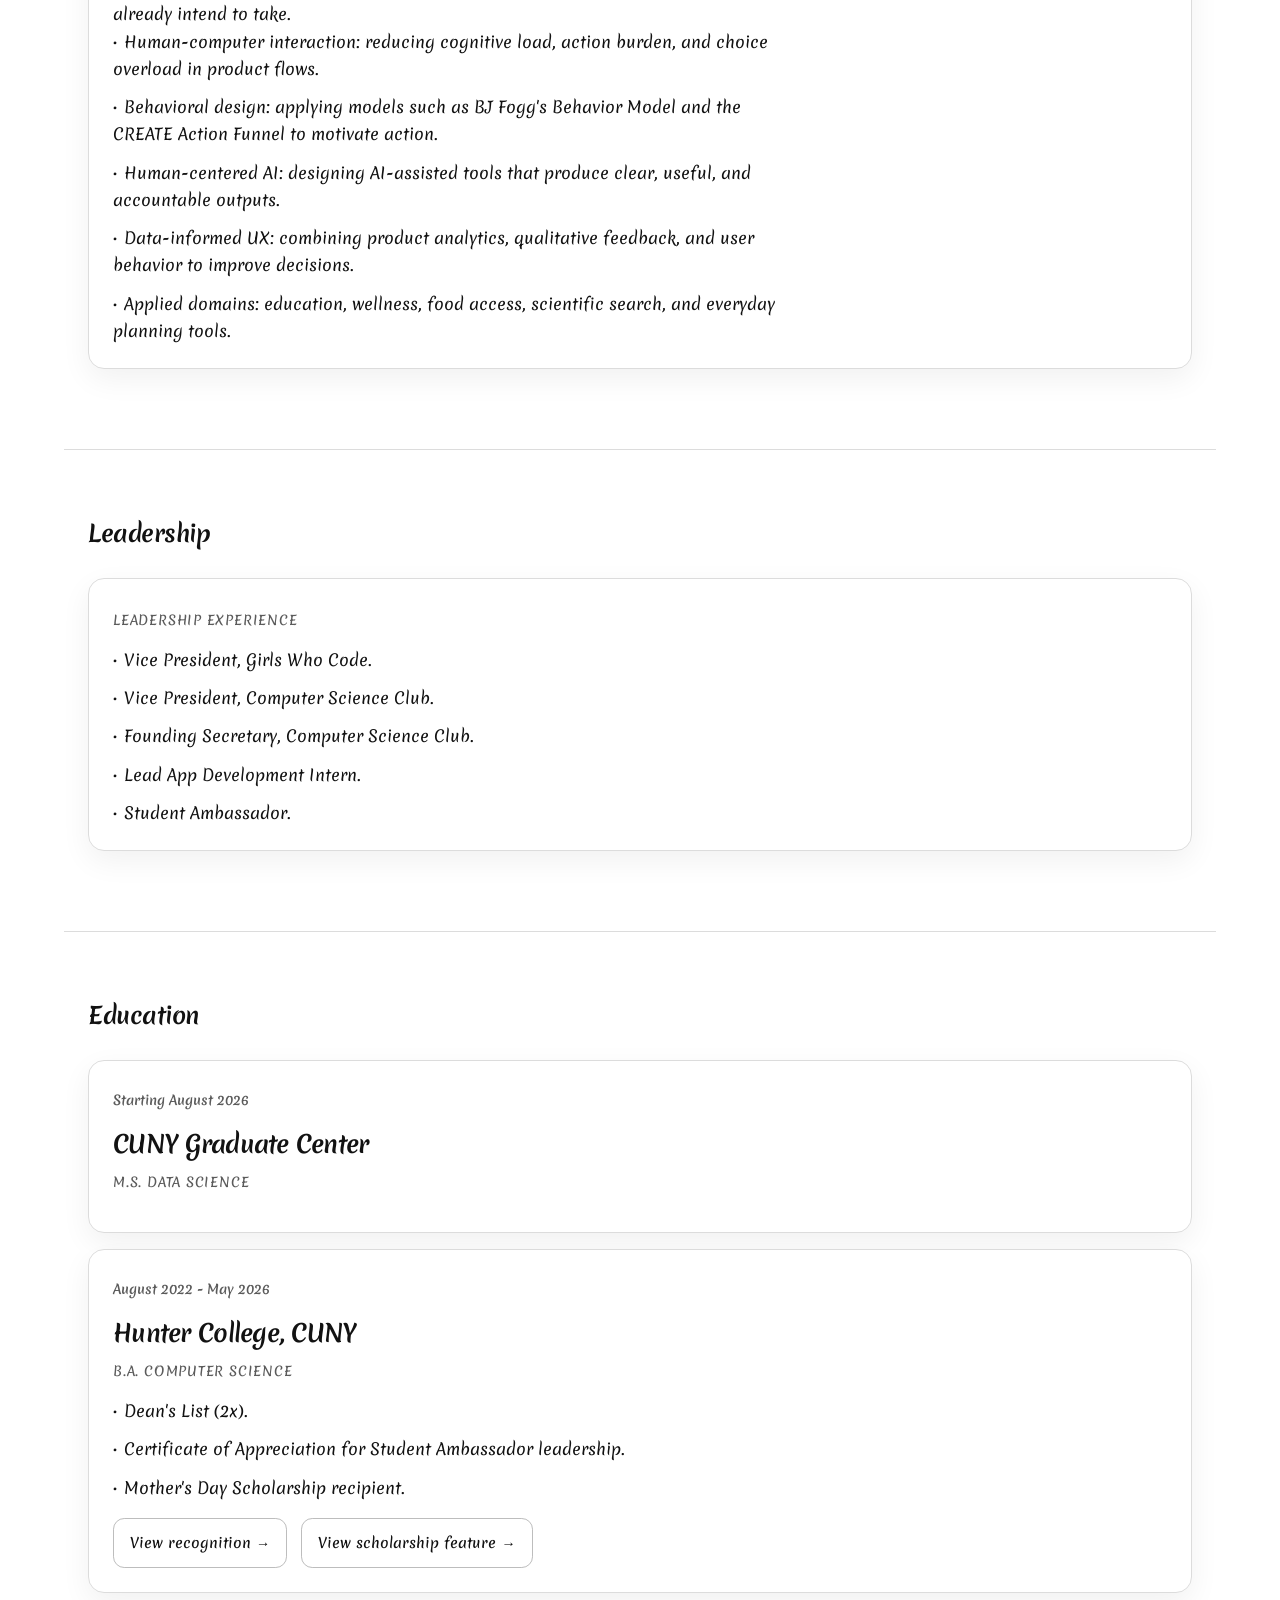
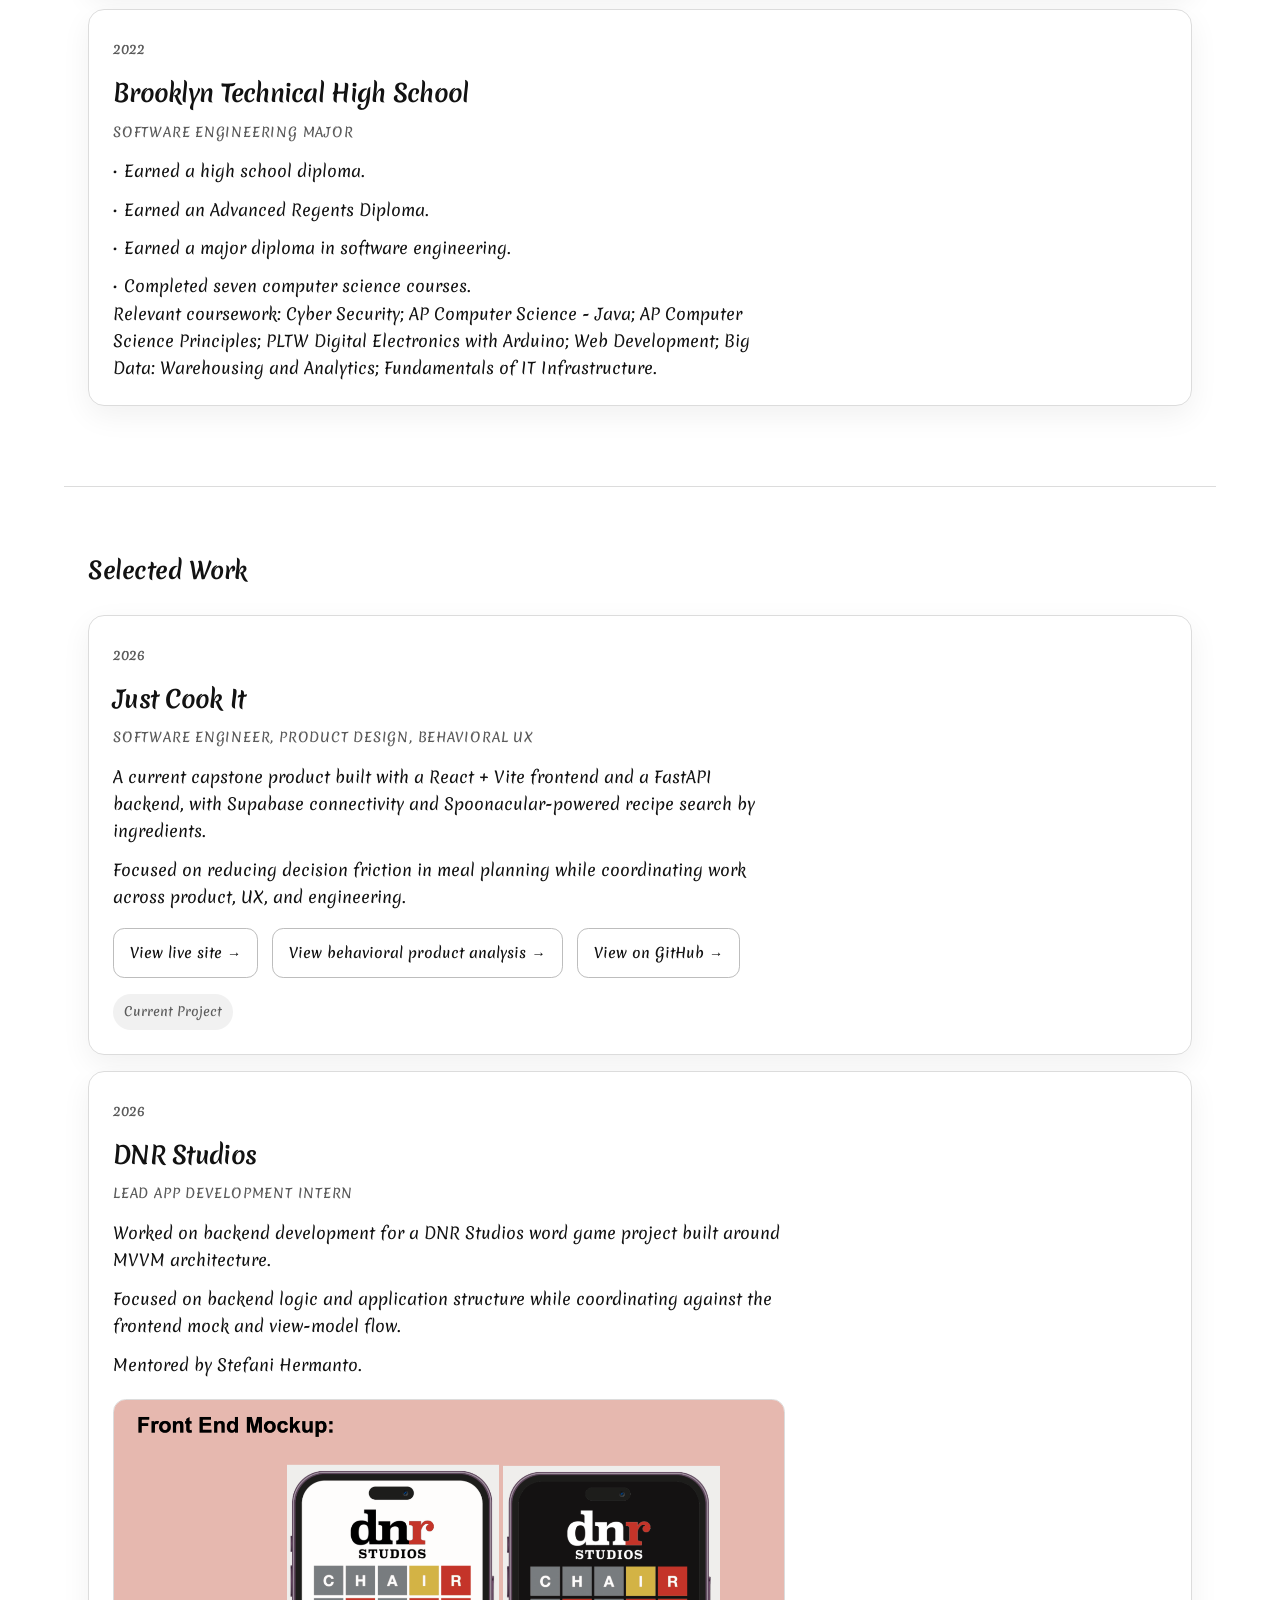
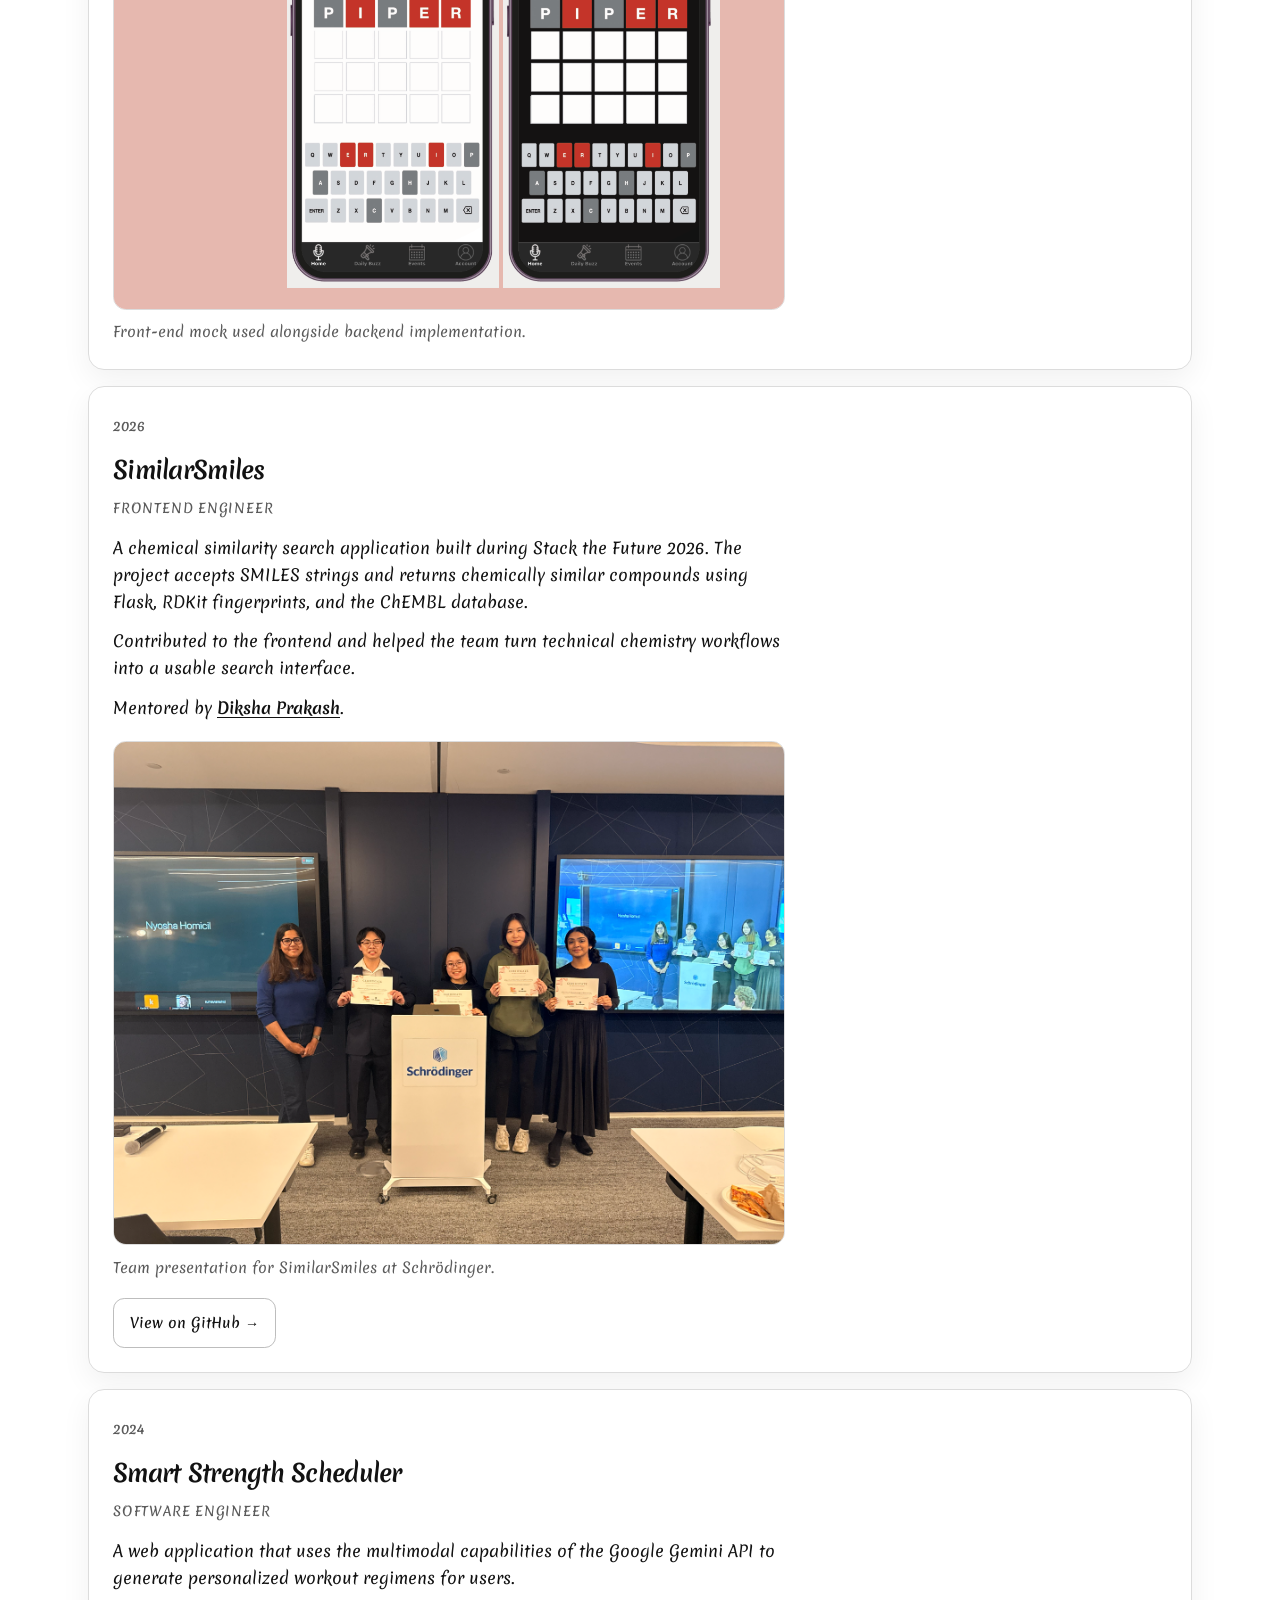
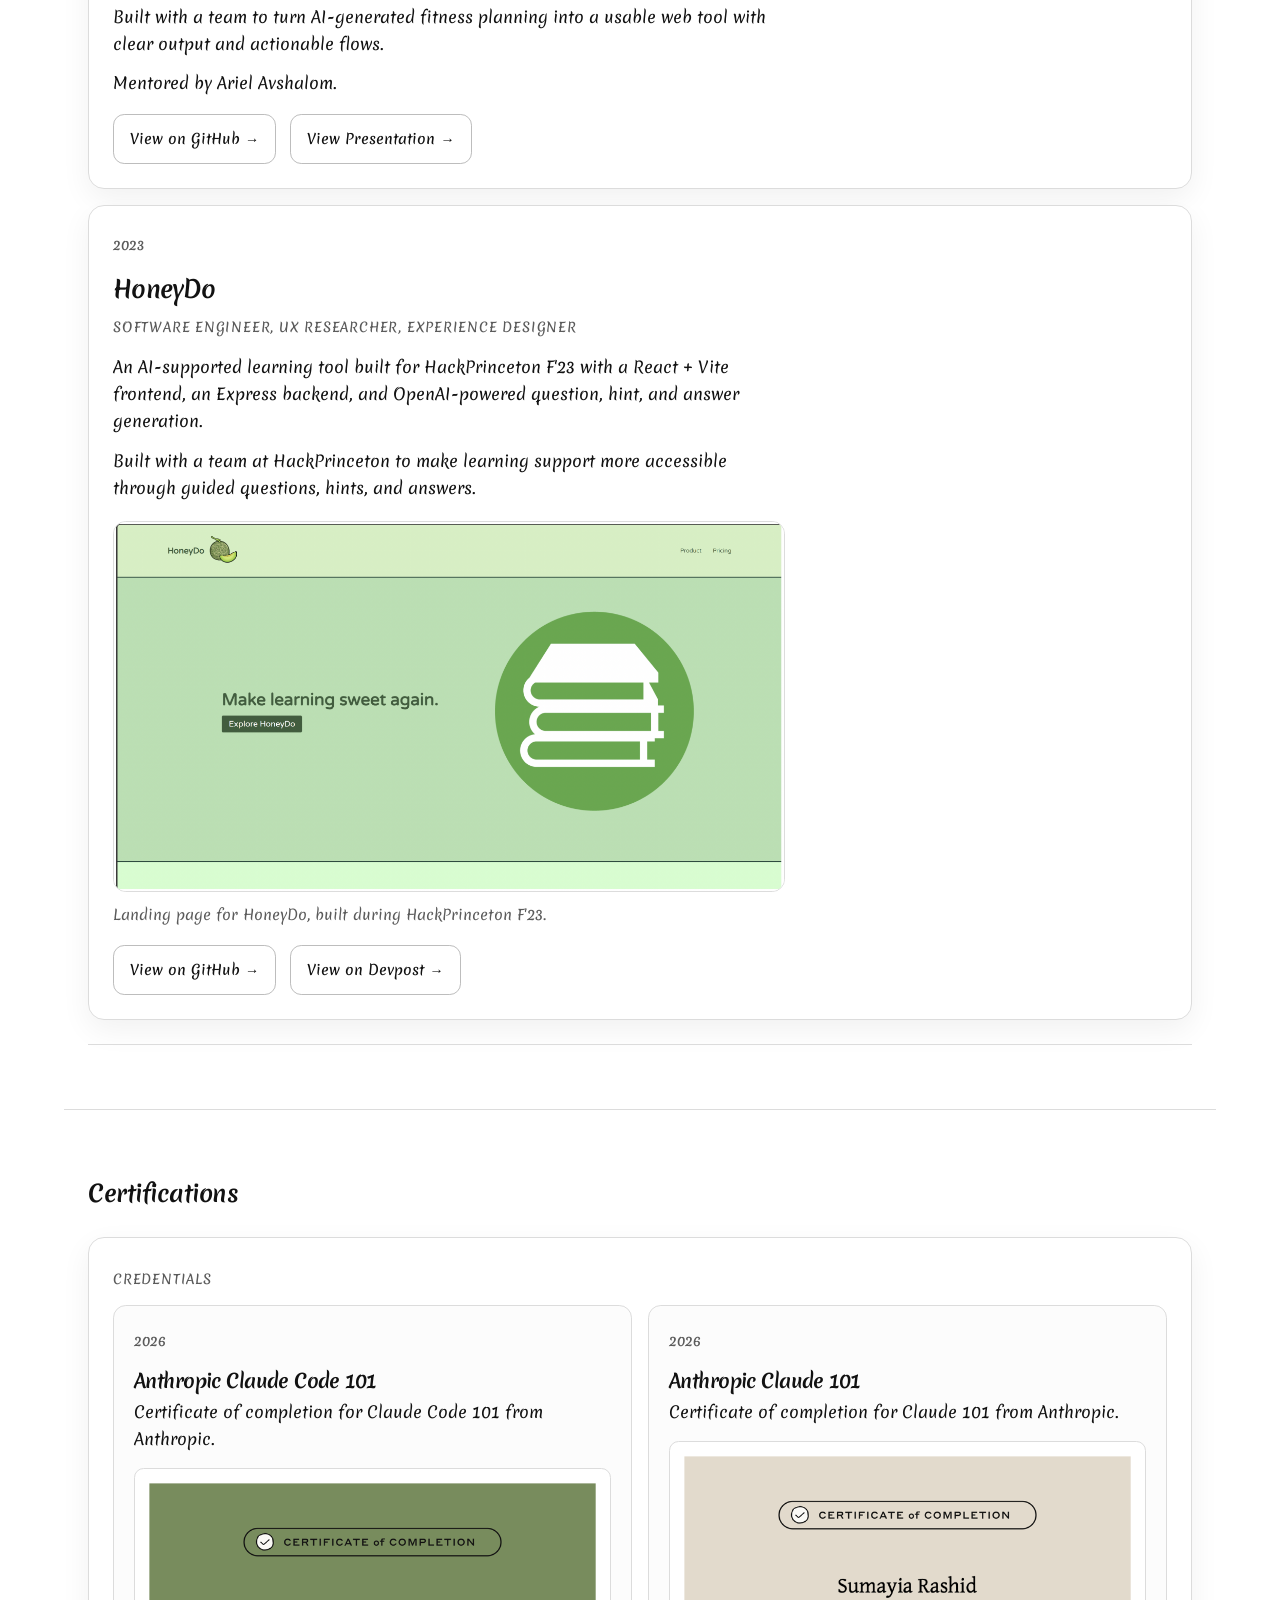
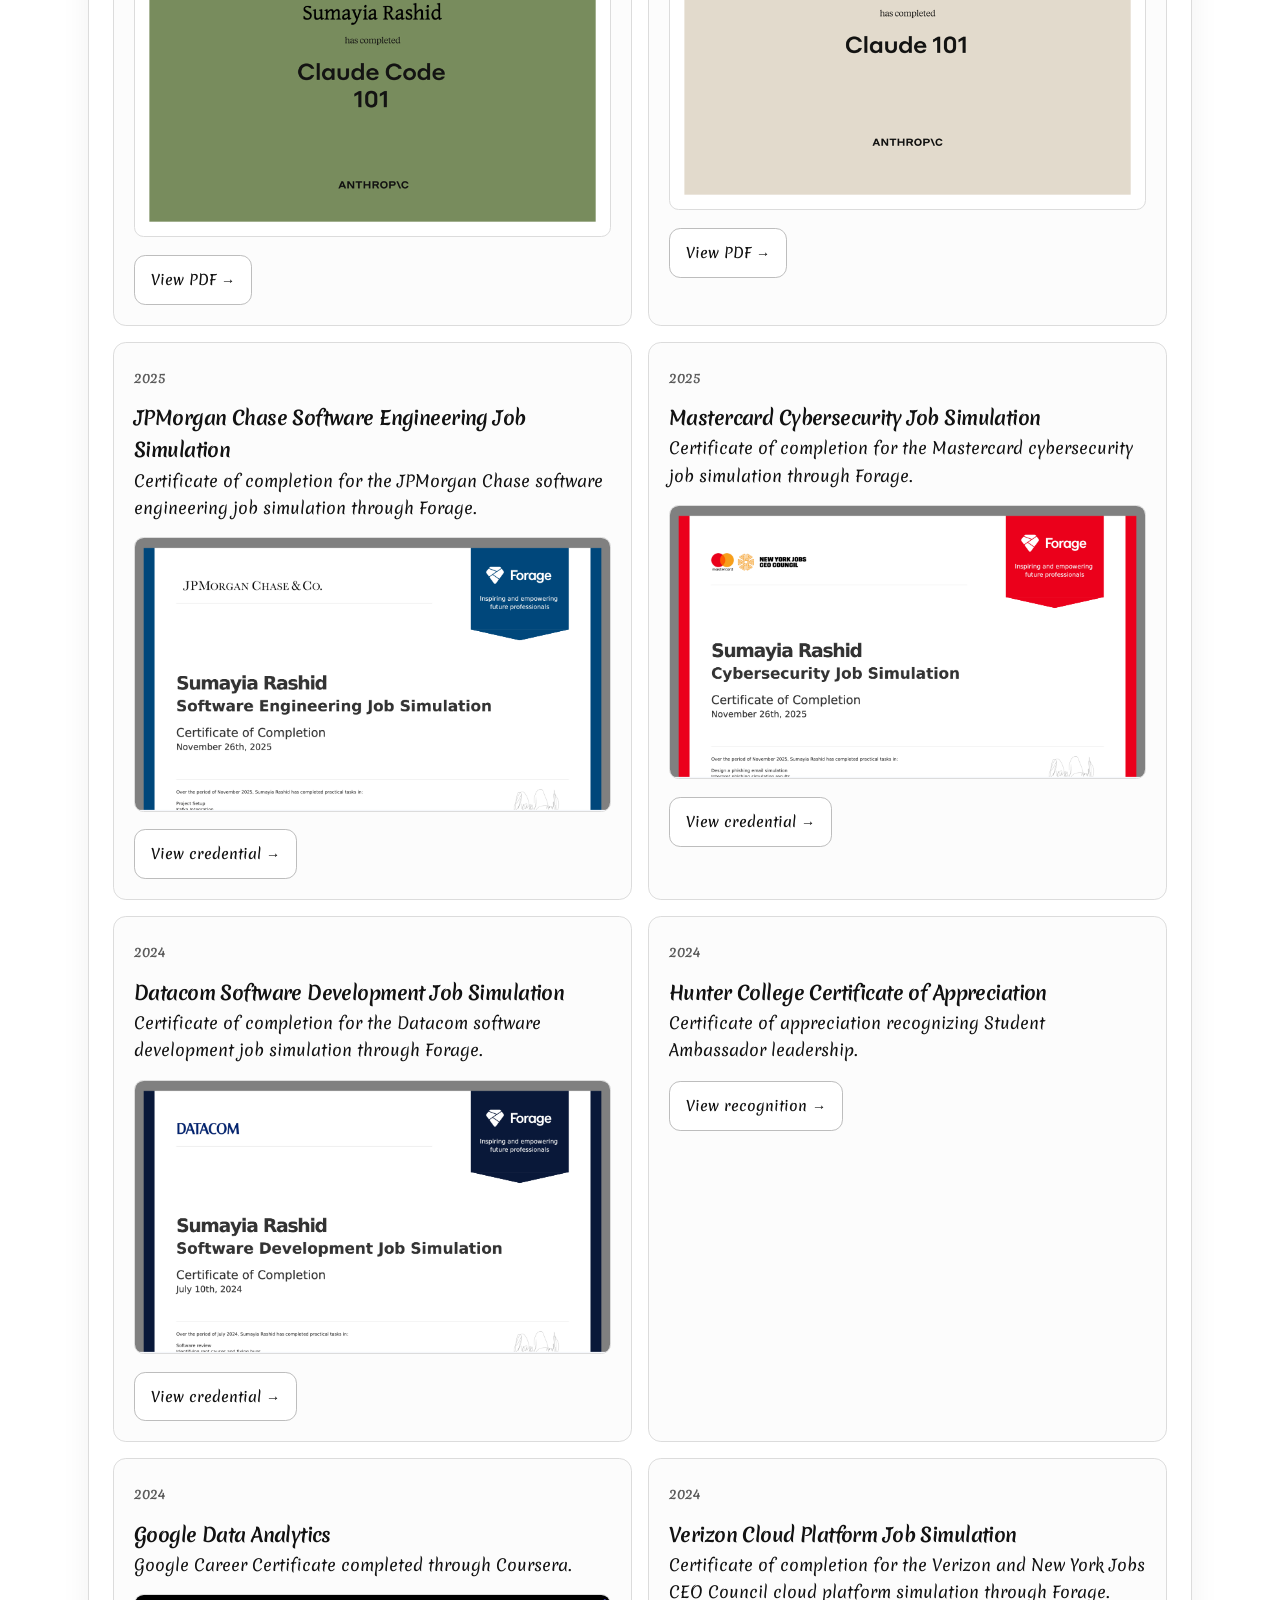
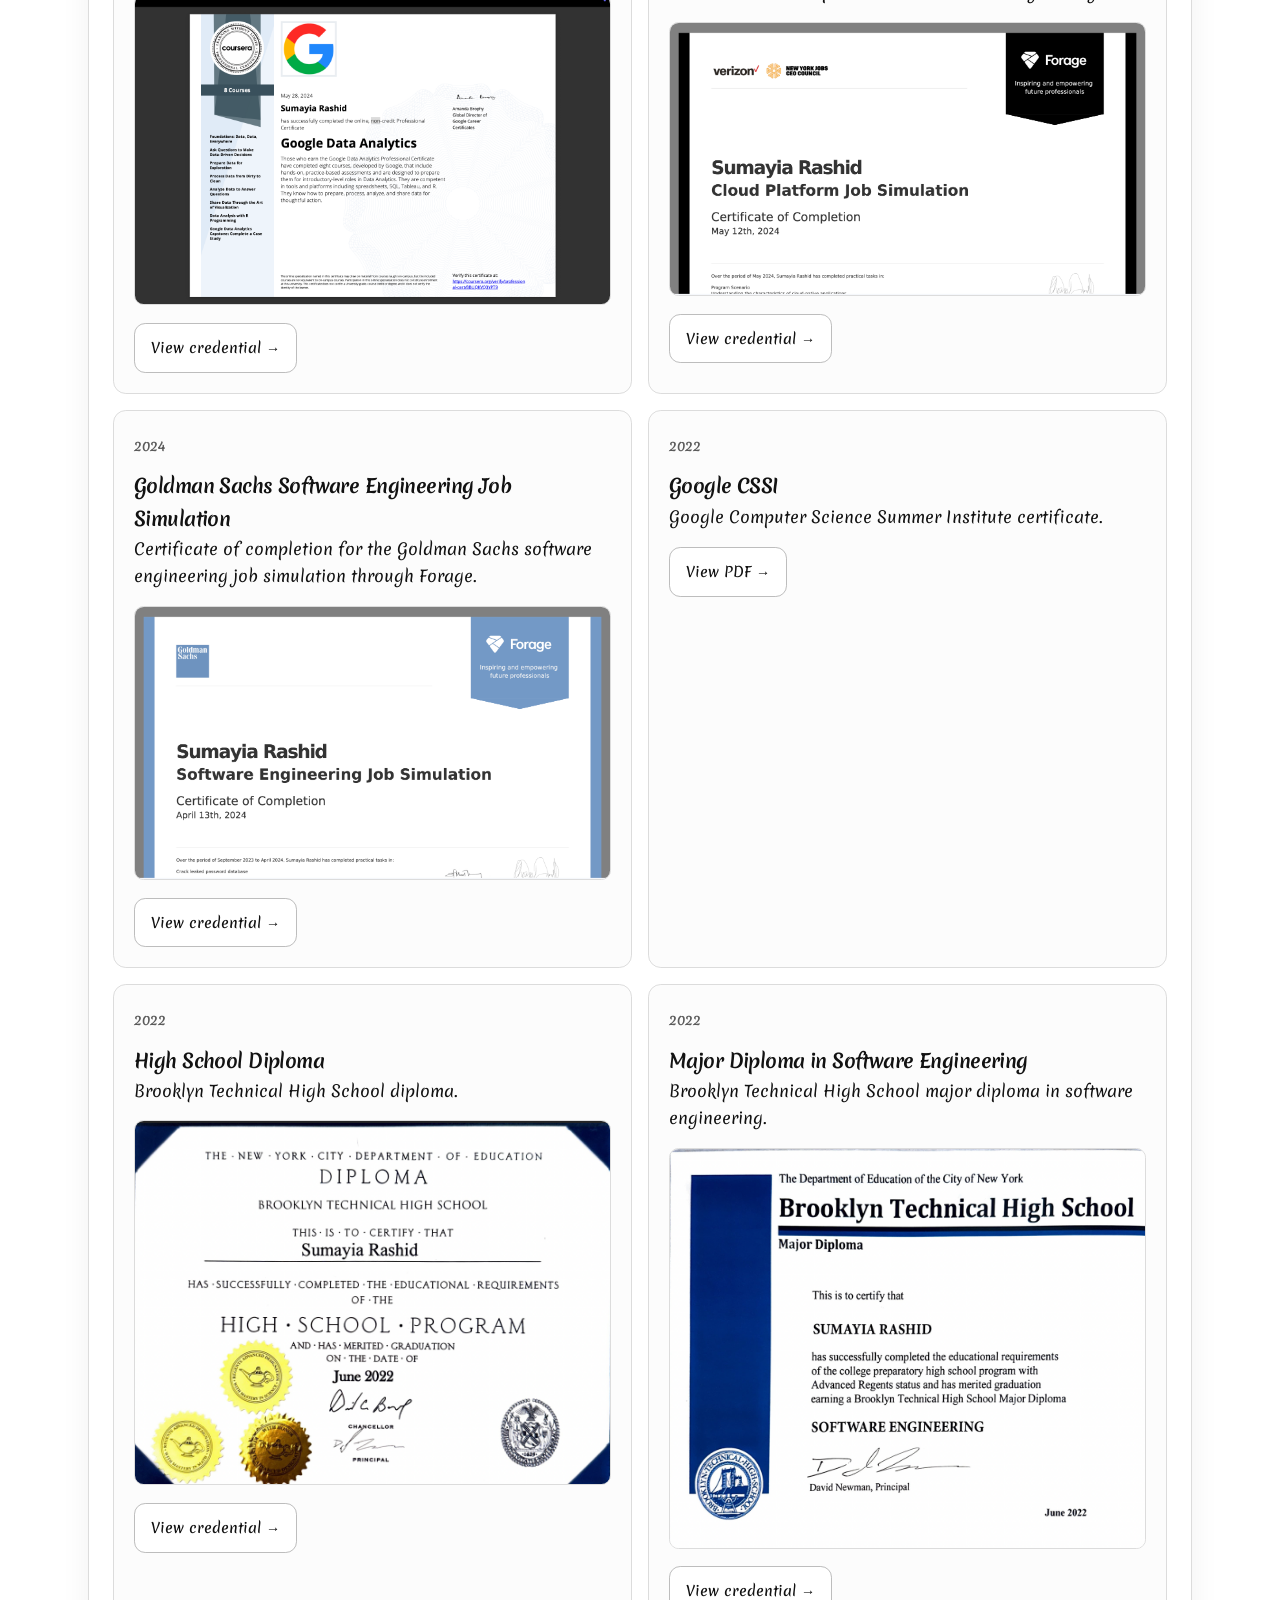
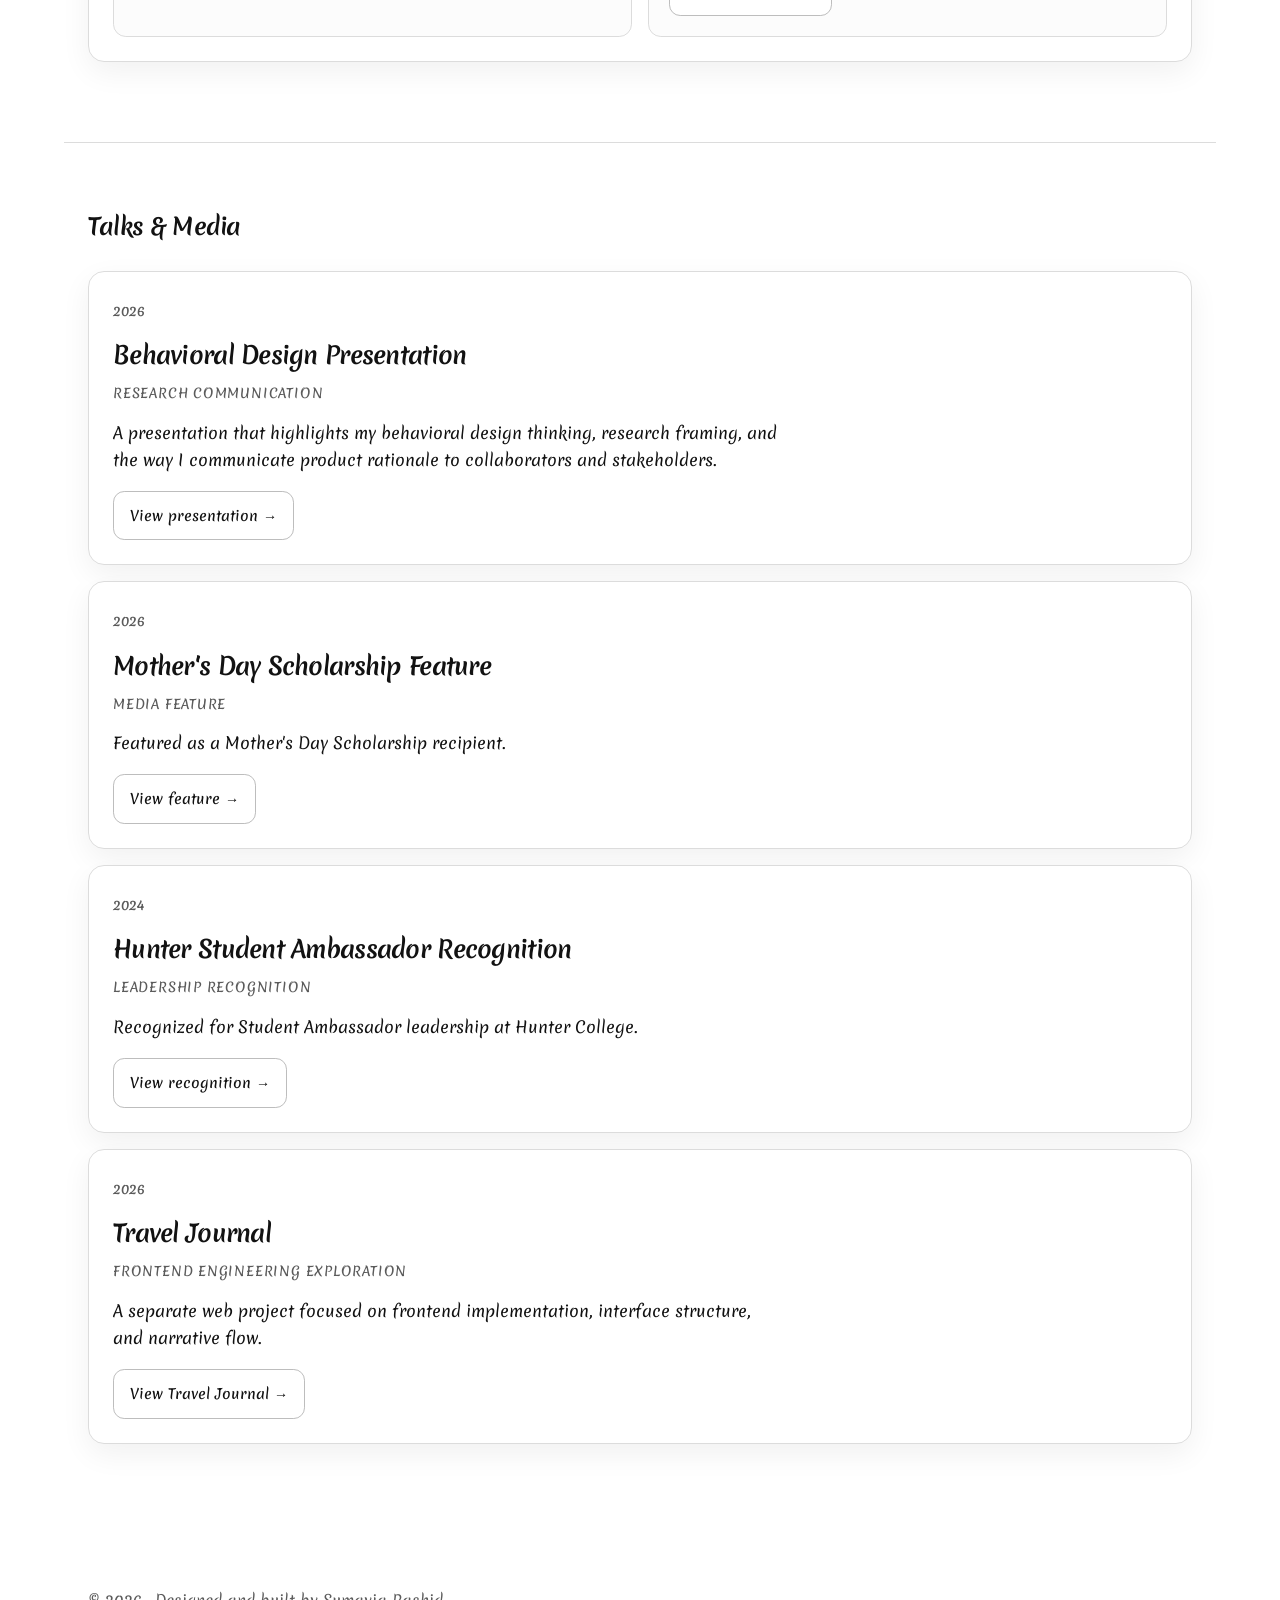
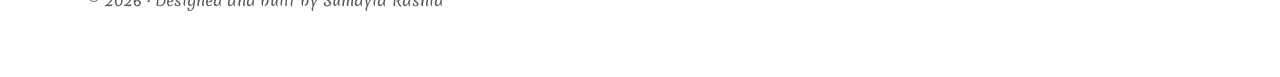
==== commit 915a67ad: "Update portfolio branding for graduate student focus" ====
--- a/index.html
+++ b/index.html
@@ -3,7 +3,7 @@
 <head>
   <meta charset="UTF-8" />
   <meta name="viewport" content="width=device-width, initial-scale=1.0"/>
-  <title>Sumayia Rashid | Software Engineer</title>
+  <title>Sumayia Rashid | Graduate Student</title>
   <link rel="stylesheet" href="style.css">
 </head>
 
@@ -11,6 +11,7 @@
   <nav class="site-nav" aria-label="Primary navigation">
     <a href="#home">Home</a>
     <a href="#bio">Bio</a>
+    <a href="#interests">Interests</a>
     <a href="#leadership">Leadership</a>
     <a href="#education">Education</a>
     <a href="#work">Work</a>
@@ -44,17 +45,17 @@
   </div>
 
   <header id="home">
-    <p class="eyebrow">Software Engineer • NYC Raised</p>
+    <p class="eyebrow">Graduate Student • NYC Raised</p>
     <h1 id="animated-name">Sumayia Rashid</h1>
     <div class="divider"></div>
-    <h2>Full Stack Software Engineer</h2>
+    <h2>Graduate Student</h2>
   </header>
 
   <section id="bio">
     <h2 class="section-title">Bio</h2>
 
     <div class="project">
-      <p class="role">Full Stack Software Engineer</p>
+      <p class="role">Graduate Student</p>
       <p>
         I build product-focused web applications across frontend, backend, and data-informed user experiences.
         My work combines software engineering, technical UX, and team leadership.
@@ -63,6 +64,25 @@
         I earned a B.A. in Computer Science from Hunter College and will start an M.S. in Data Science
         at the CUNY Graduate Center in August 2026.
       </p>
+    </div>
+  </section>
+
+  <section id="interests">
+    <h2 class="section-title">Research Interests</h2>
+
+    <div class="project">
+      <p class="role">Human-Centered Software, Behavioral UX, and Applied AI</p>
+      <p>
+        I am interested in research that studies how people make decisions, where digital products create friction,
+        and how software can help users complete actions they already intend to take.
+      </p>
+      <ul>
+        <li>Human-computer interaction: reducing cognitive load, action burden, and choice overload in product flows.</li>
+        <li>Behavioral design: applying models such as BJ Fogg&apos;s Behavior Model and the CREATE Action Funnel to motivate action.</li>
+        <li>Human-centered AI: designing AI-assisted tools that produce clear, useful, and accountable outputs.</li>
+        <li>Data-informed UX: combining product analytics, qualitative feedback, and user behavior to improve decisions.</li>
+        <li>Applied domains: education, wellness, food access, scientific search, and everyday planning tools.</li>
+      </ul>
     </div>
   </section>
 
--- a/style.css
+++ b/style.css
@@ -1,4 +1,4 @@
-@import url("https://fonts.googleapis.com/css2?family=IBM+Plex+Mono:wght@400;500;600&family=Manrope:wght@400;500;600;700;800&display=swap");
+@import url("https://fonts.googleapis.com/css2?family=Merienda:wght@400;500;600;700;800&display=swap");
 
 :root {
   --bg: linear-gradient(
@@ -21,8 +21,8 @@
   --border: #dcdcdc;
   --border-strong: #bdbdbd;
   --shadow: rgba(18, 18, 18, 0.06);
-  --font-body: "Manrope", "Helvetica Neue", sans-serif;
-  --font-mono: "IBM Plex Mono", "SFMono-Regular", monospace;
+  --font-body: "Merienda", "Comic Sans MS", cursive;
+  --font-mono: "Merienda", "Comic Sans MS", cursive;
 }
 
 * {
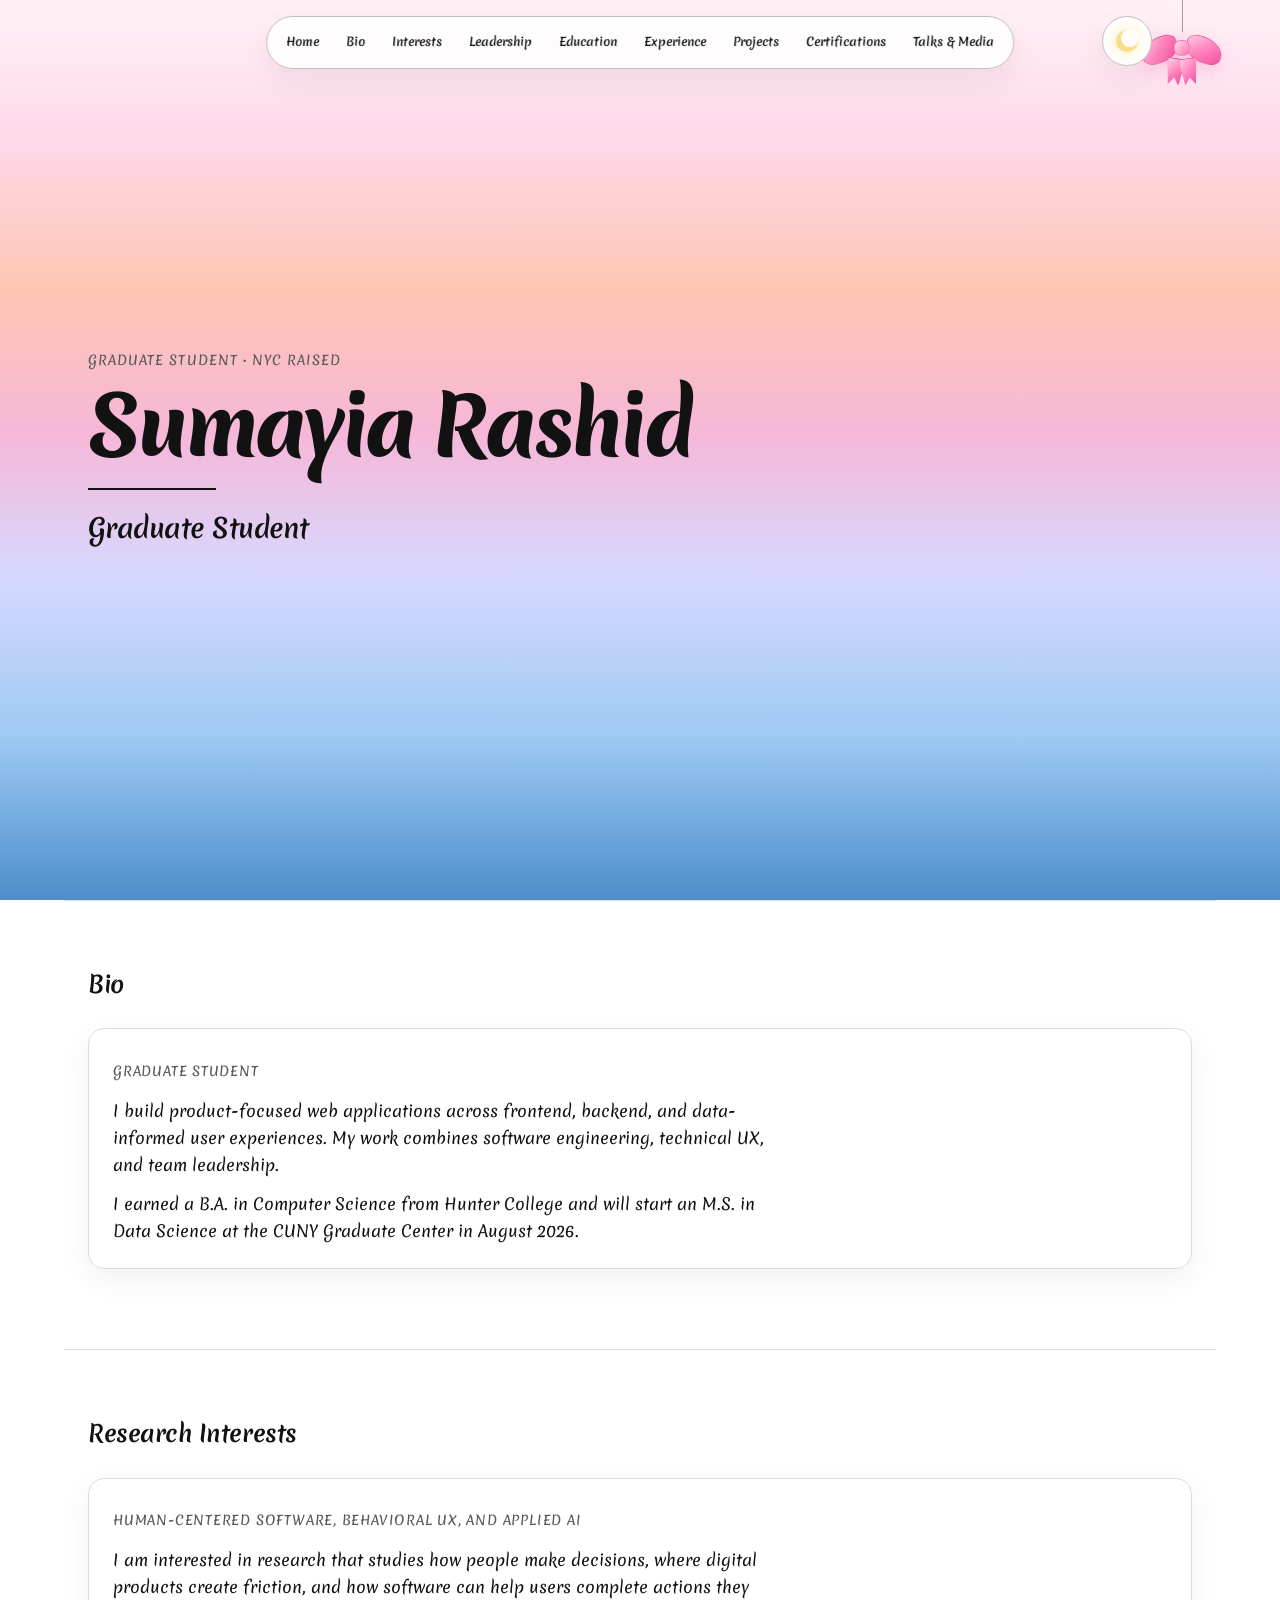
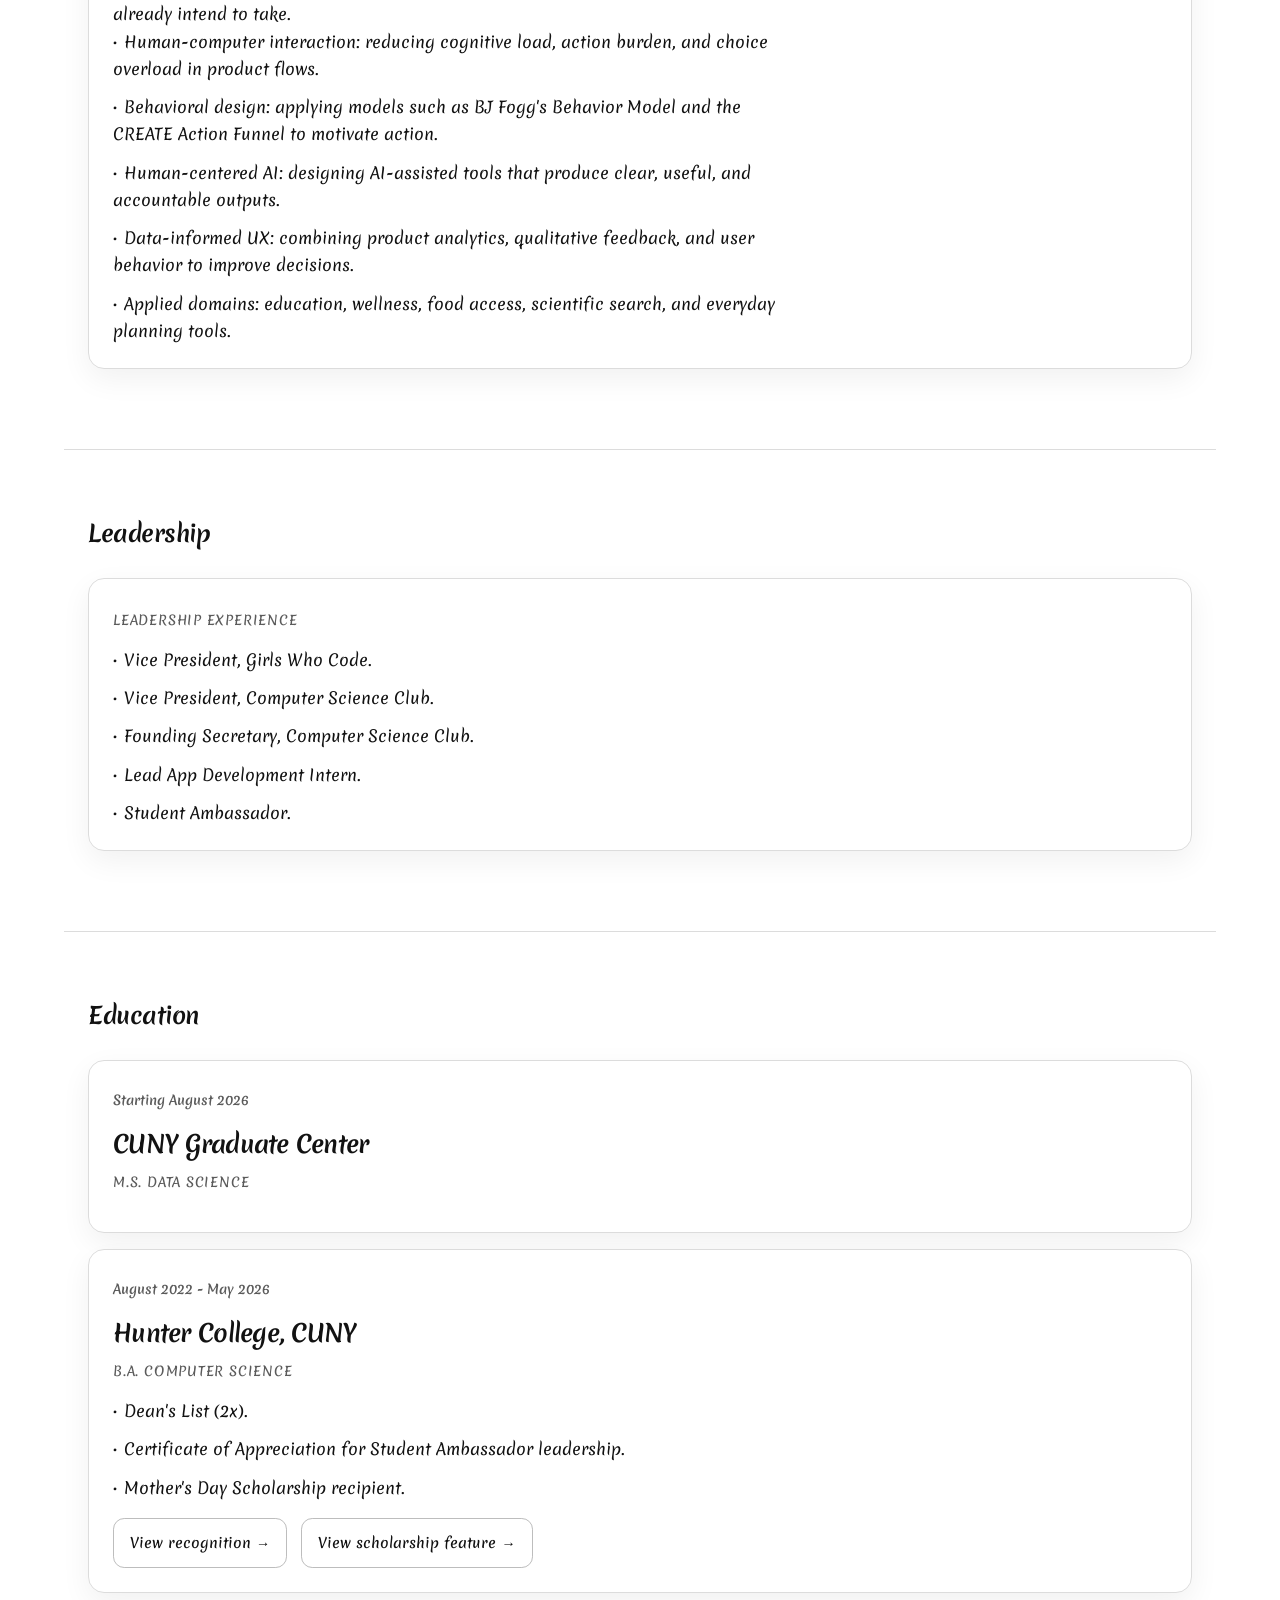
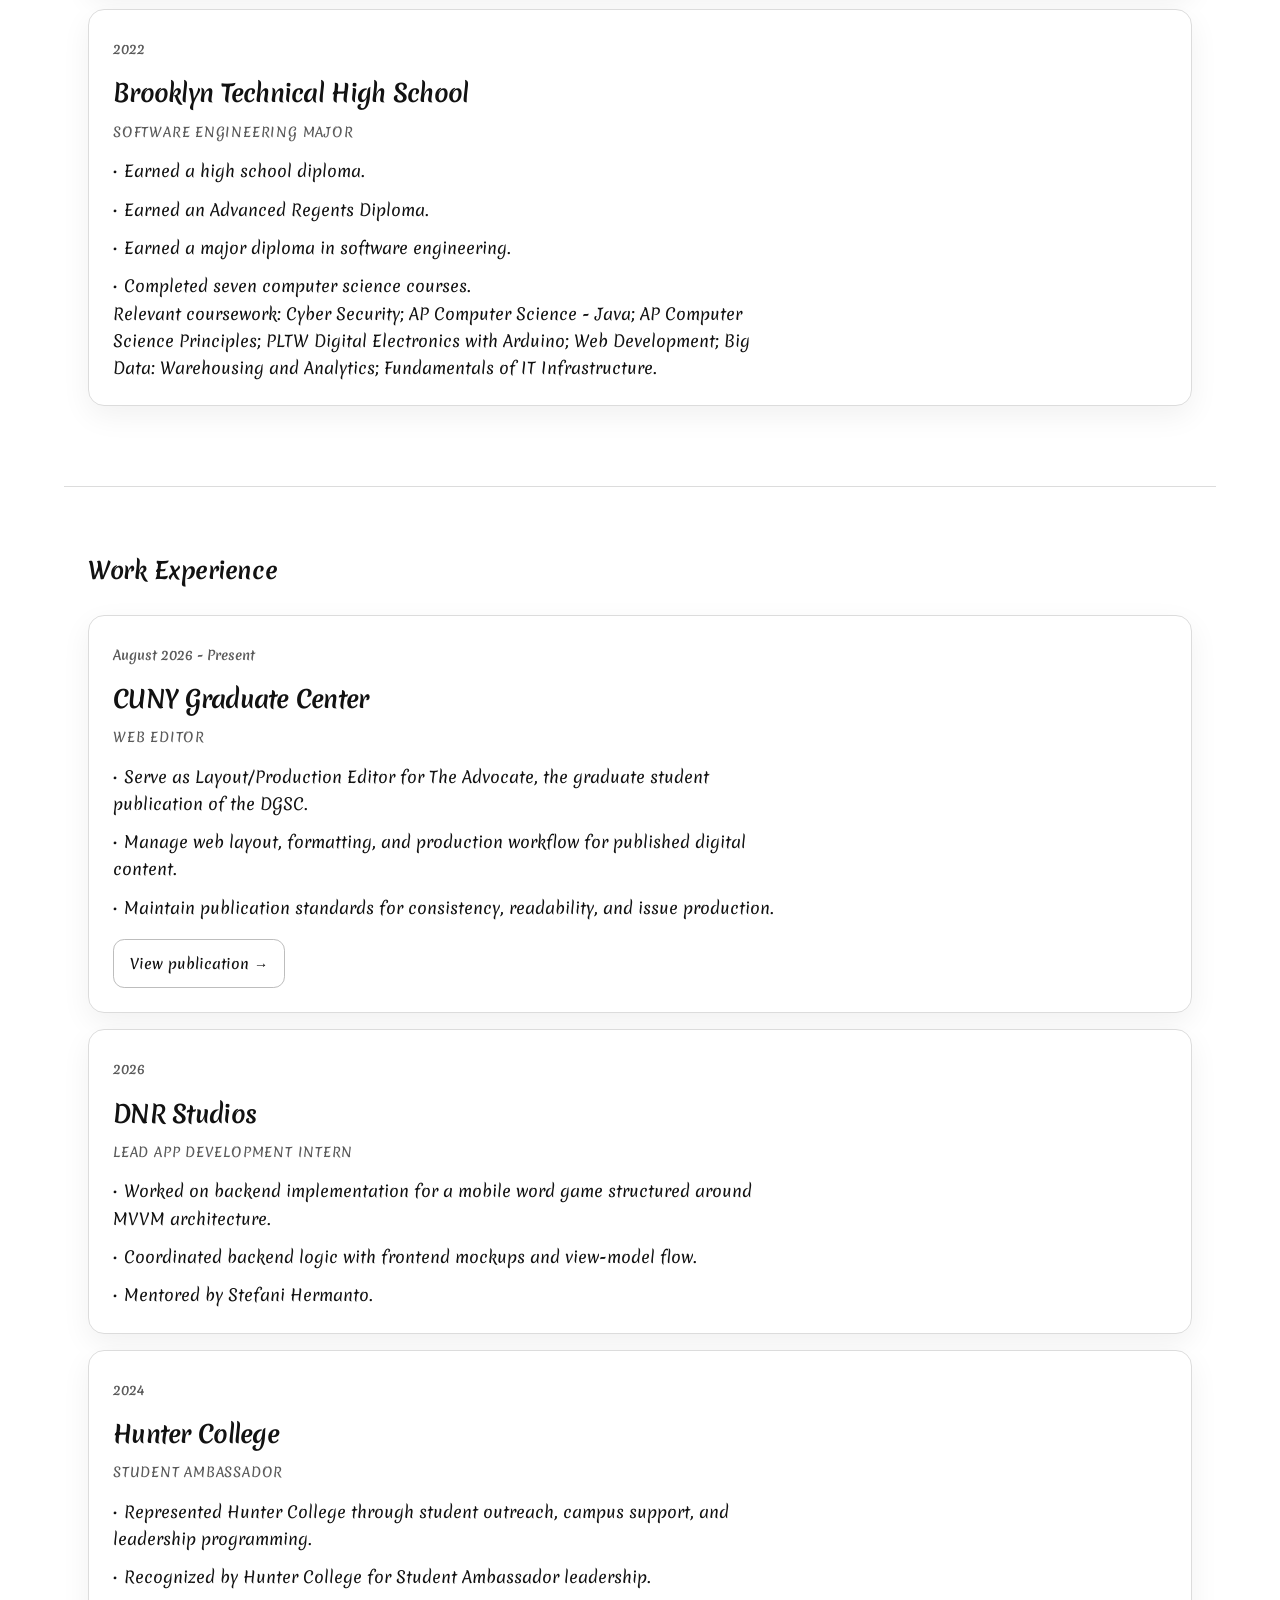
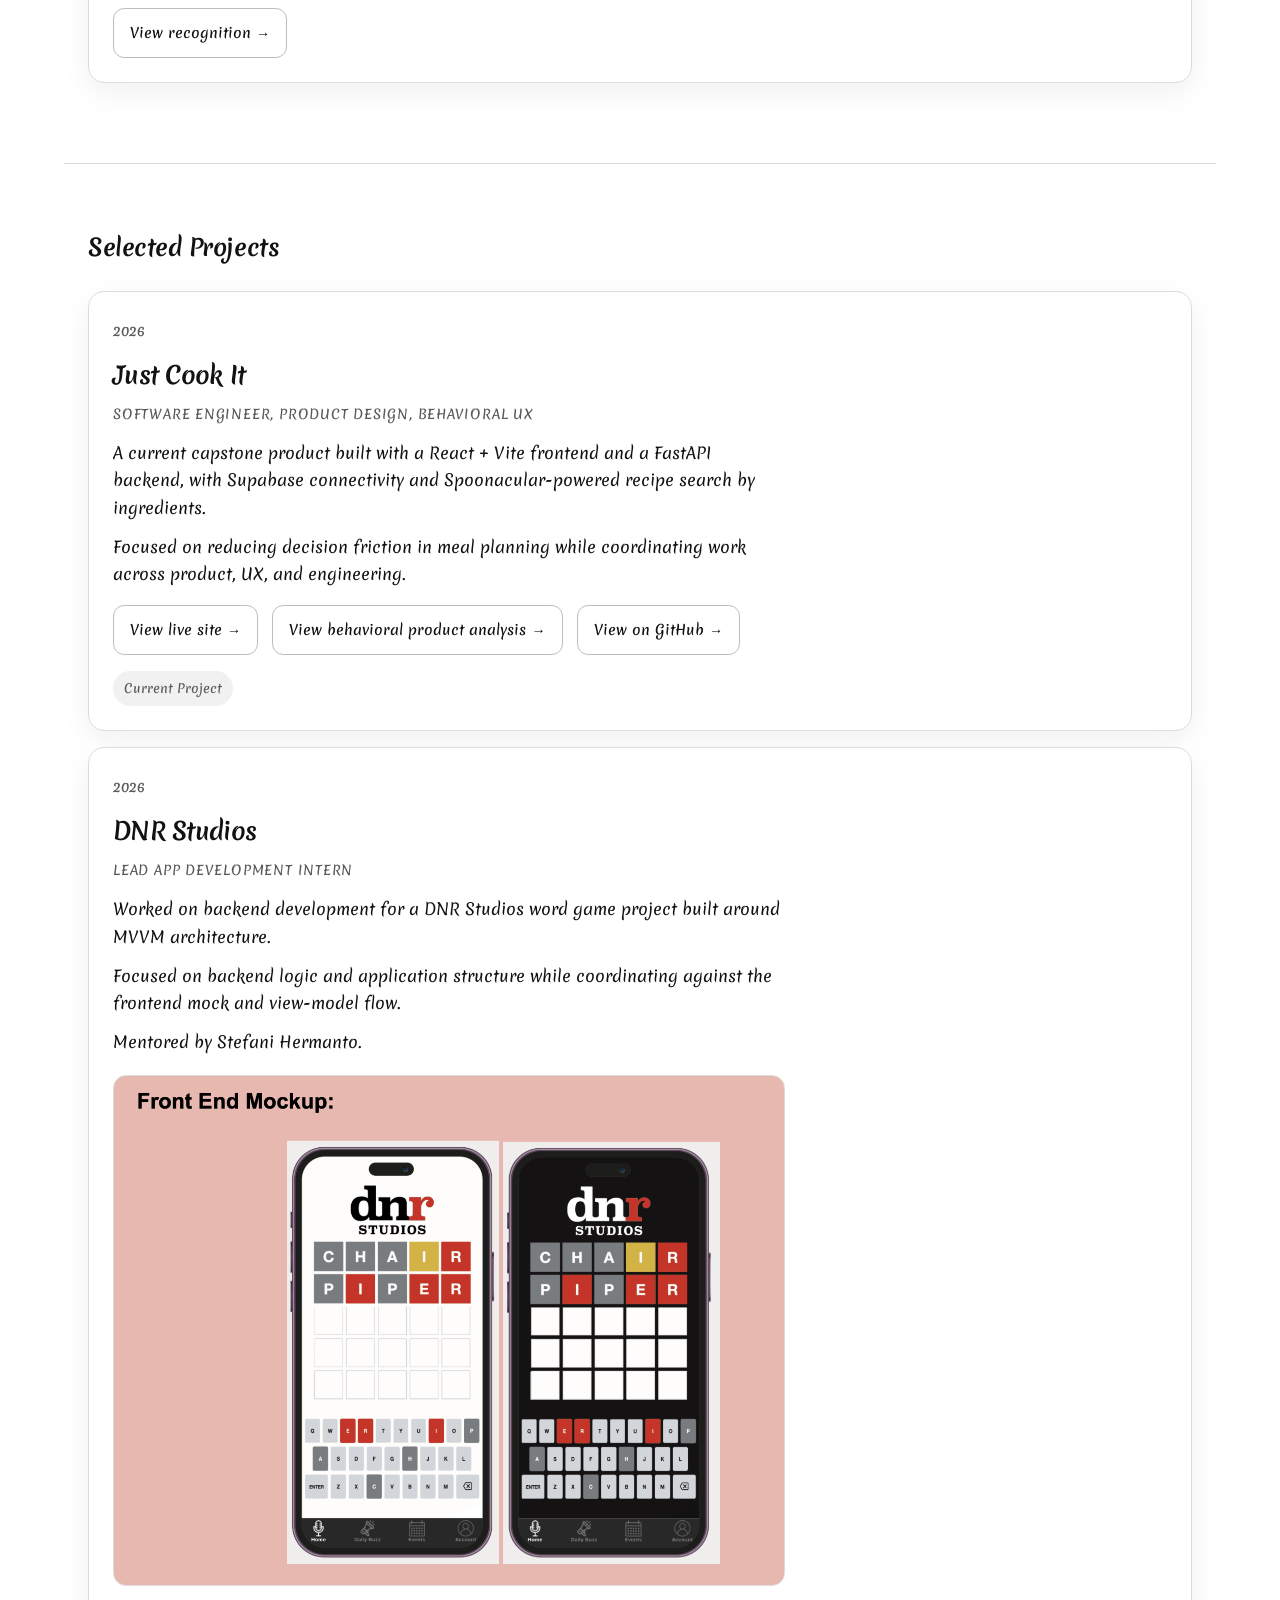
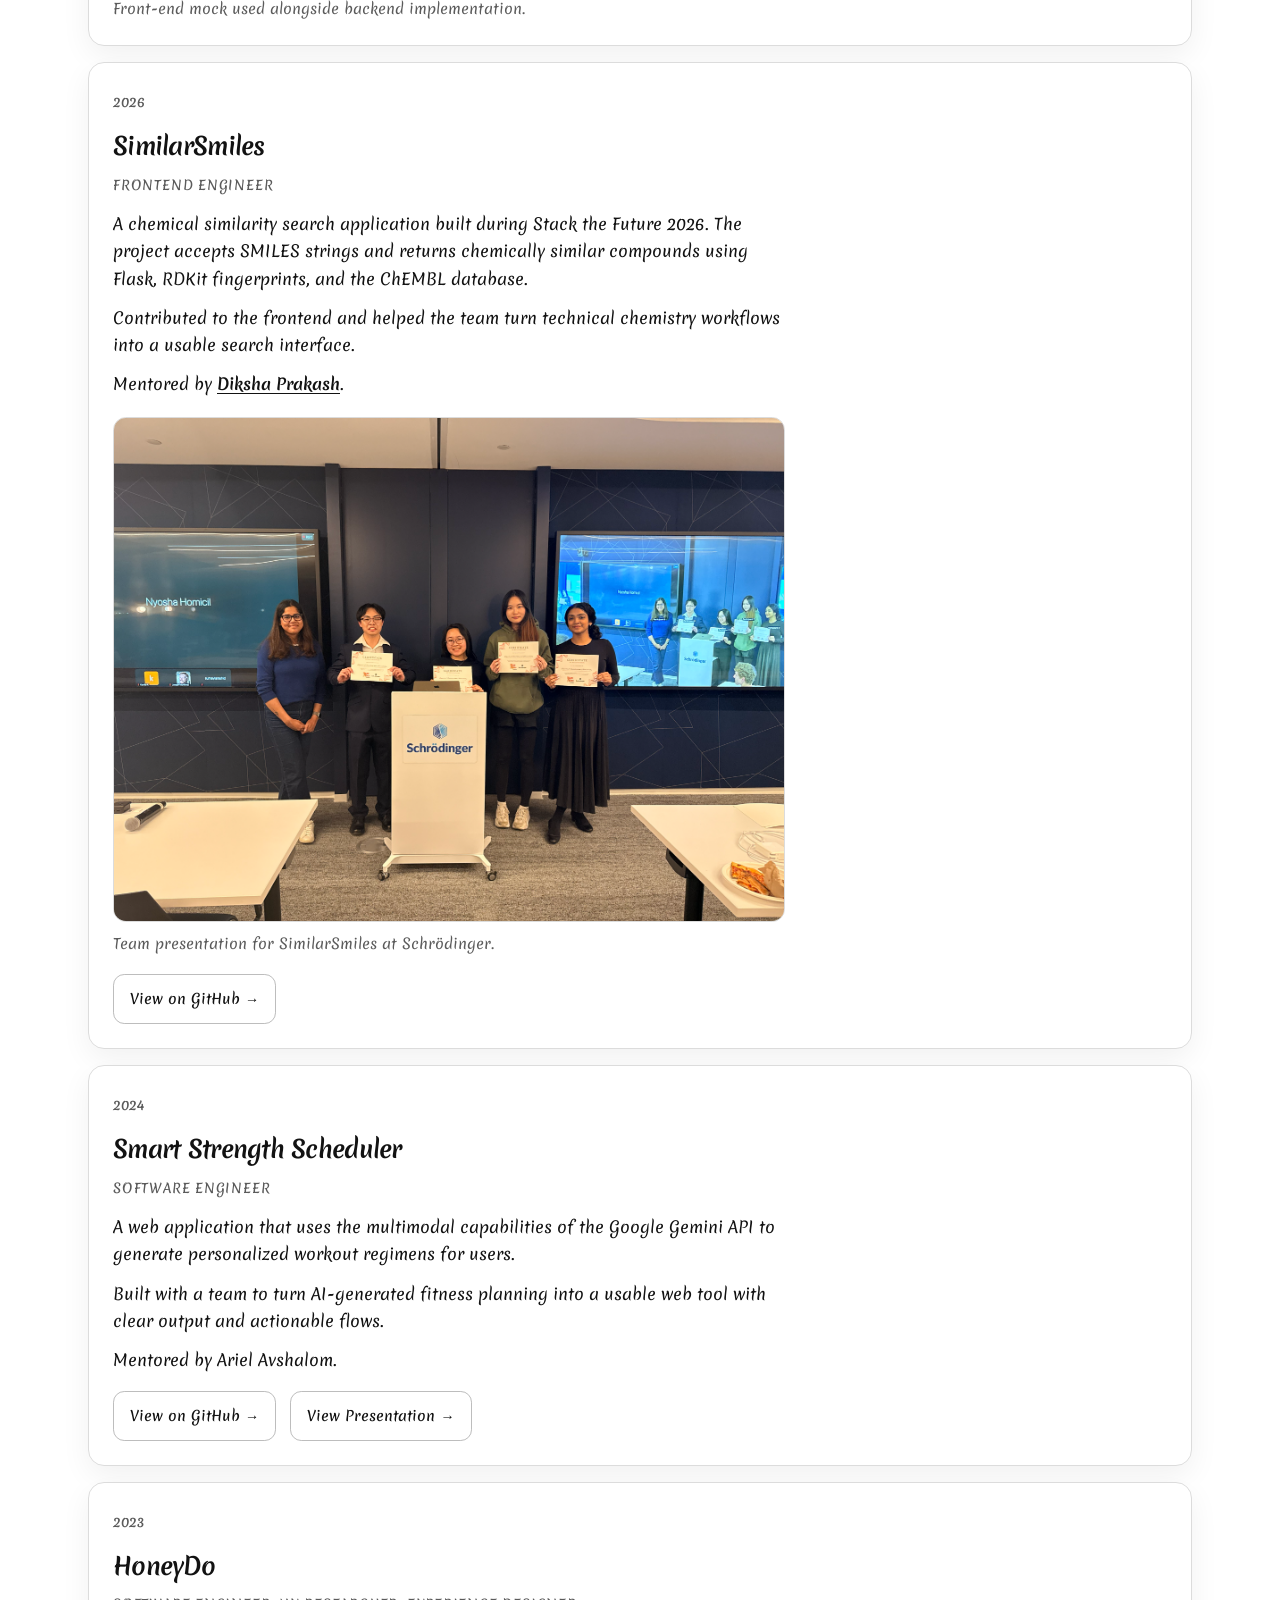
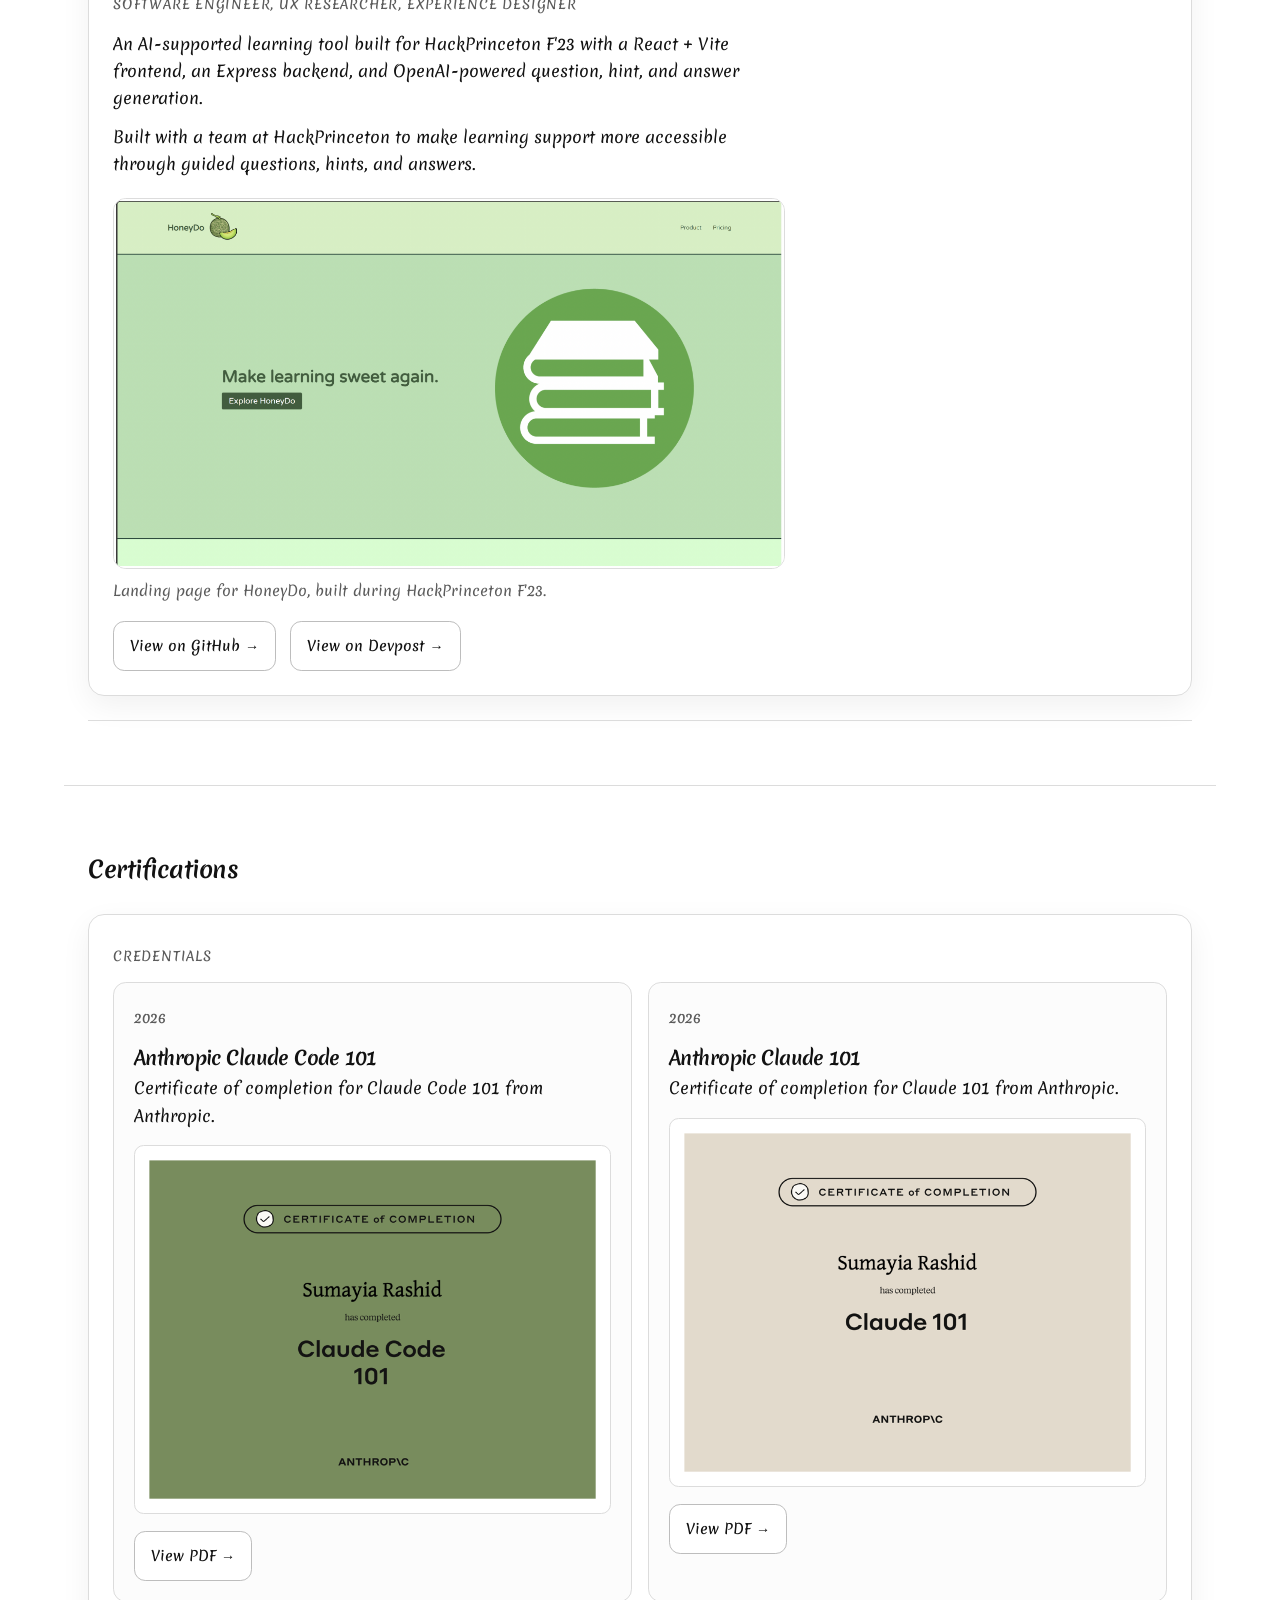
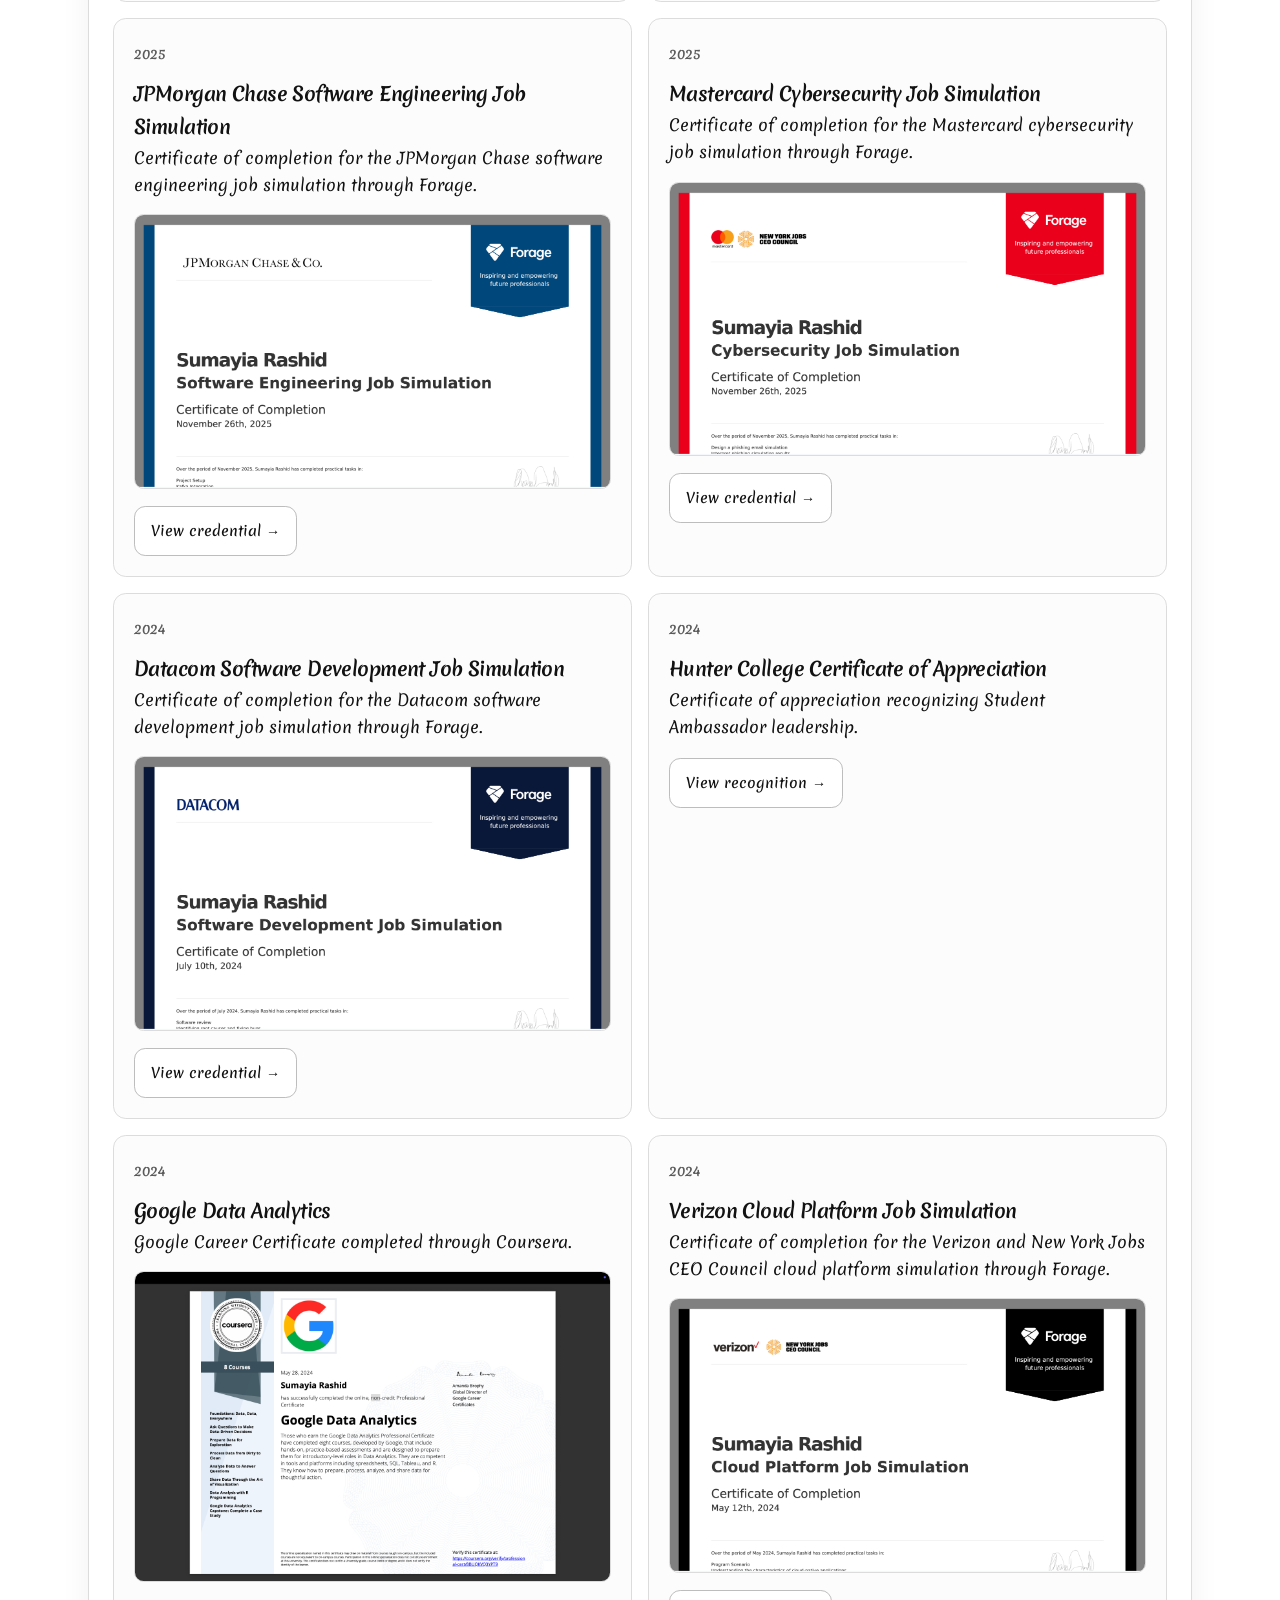
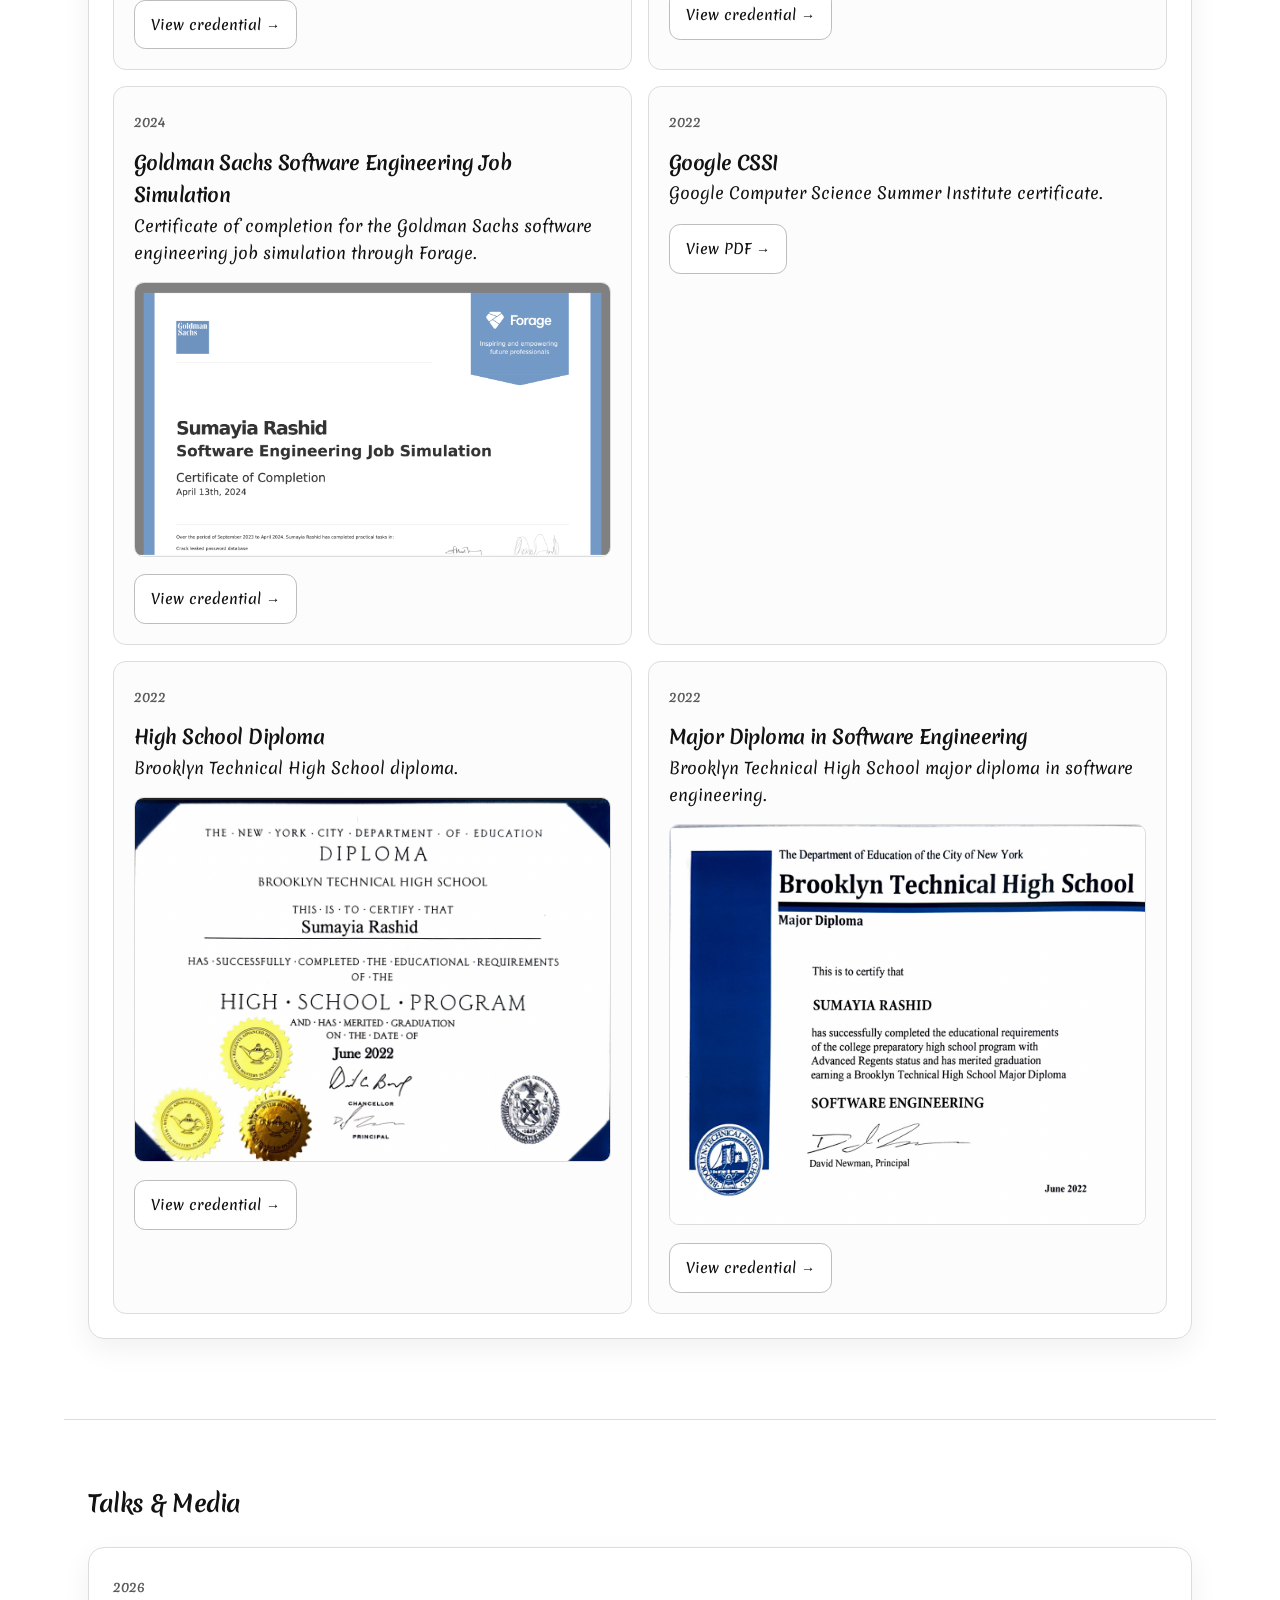
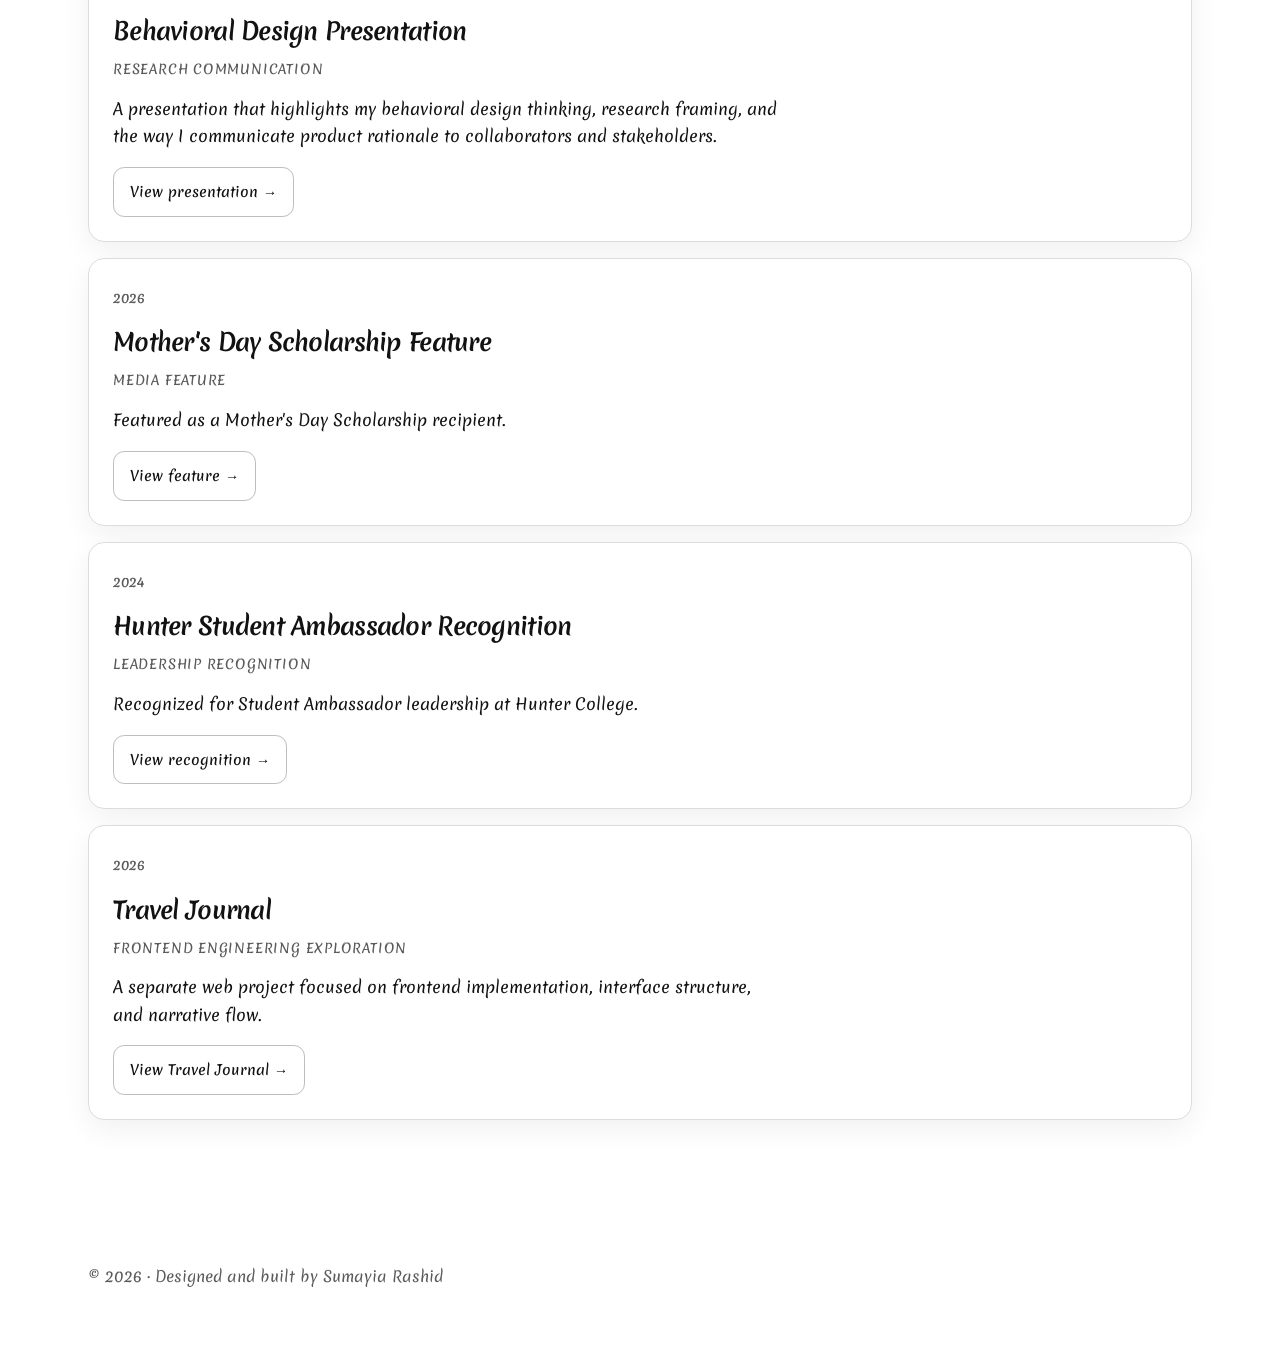
==== commit 70eefe89: "Add work experience section and rename selected work to projects" ====
--- a/index.html
+++ b/index.html
@@ -14,7 +14,8 @@
     <a href="#interests">Interests</a>
     <a href="#leadership">Leadership</a>
     <a href="#education">Education</a>
-    <a href="#work">Work</a>
+    <a href="#experience">Experience</a>
+    <a href="#work">Projects</a>
     <a href="#certifications">Certifications</a>
     <a href="#talks-media">Talks &amp; Media</a>
   </nav>
@@ -143,8 +144,50 @@
     </div>
   </section>
 
+  <section id="experience">
+    <h2 class="section-title">Work Experience</h2>
+
+    <div class="project">
+      <p class="project-year">August 2026 - Present</p>
+      <h3>CUNY Graduate Center</h3>
+      <p class="role">Web Editor</p>
+      <ul>
+        <li>Serve as Layout/Production Editor for The Advocate, the graduate student publication of the DGSC.</li>
+        <li>Manage web layout, formatting, and production workflow for published digital content.</li>
+        <li>Maintain publication standards for consistency, readability, and issue production.</li>
+      </ul>
+      <div class="project-links">
+        <a href="https://gcadvocate.com/" target="_blank">View publication →</a>
+      </div>
+    </div>
+
+    <div class="project">
+      <p class="project-year">2026</p>
+      <h3>DNR Studios</h3>
+      <p class="role">Lead App Development Intern</p>
+      <ul>
+        <li>Worked on backend implementation for a mobile word game structured around MVVM architecture.</li>
+        <li>Coordinated backend logic with frontend mockups and view-model flow.</li>
+        <li>Mentored by Stefani Hermanto.</li>
+      </ul>
+    </div>
+
+    <div class="project">
+      <p class="project-year">2024</p>
+      <h3>Hunter College</h3>
+      <p class="role">Student Ambassador</p>
+      <ul>
+        <li>Represented Hunter College through student outreach, campus support, and leadership programming.</li>
+        <li>Recognized by Hunter College for Student Ambassador leadership.</li>
+      </ul>
+      <div class="project-links">
+        <a href="https://www.hunter.cuny.edu/news/hunter-prez-thanks-student-ambassadors-leaders/" target="_blank">View recognition →</a>
+      </div>
+    </div>
+  </section>
+
   <section id="work">
-    <h2 class="section-title">Selected Work</h2>
+    <h2 class="section-title">Selected Projects</h2>
 
     <div class="project">
       <p class="project-year">2026</p>
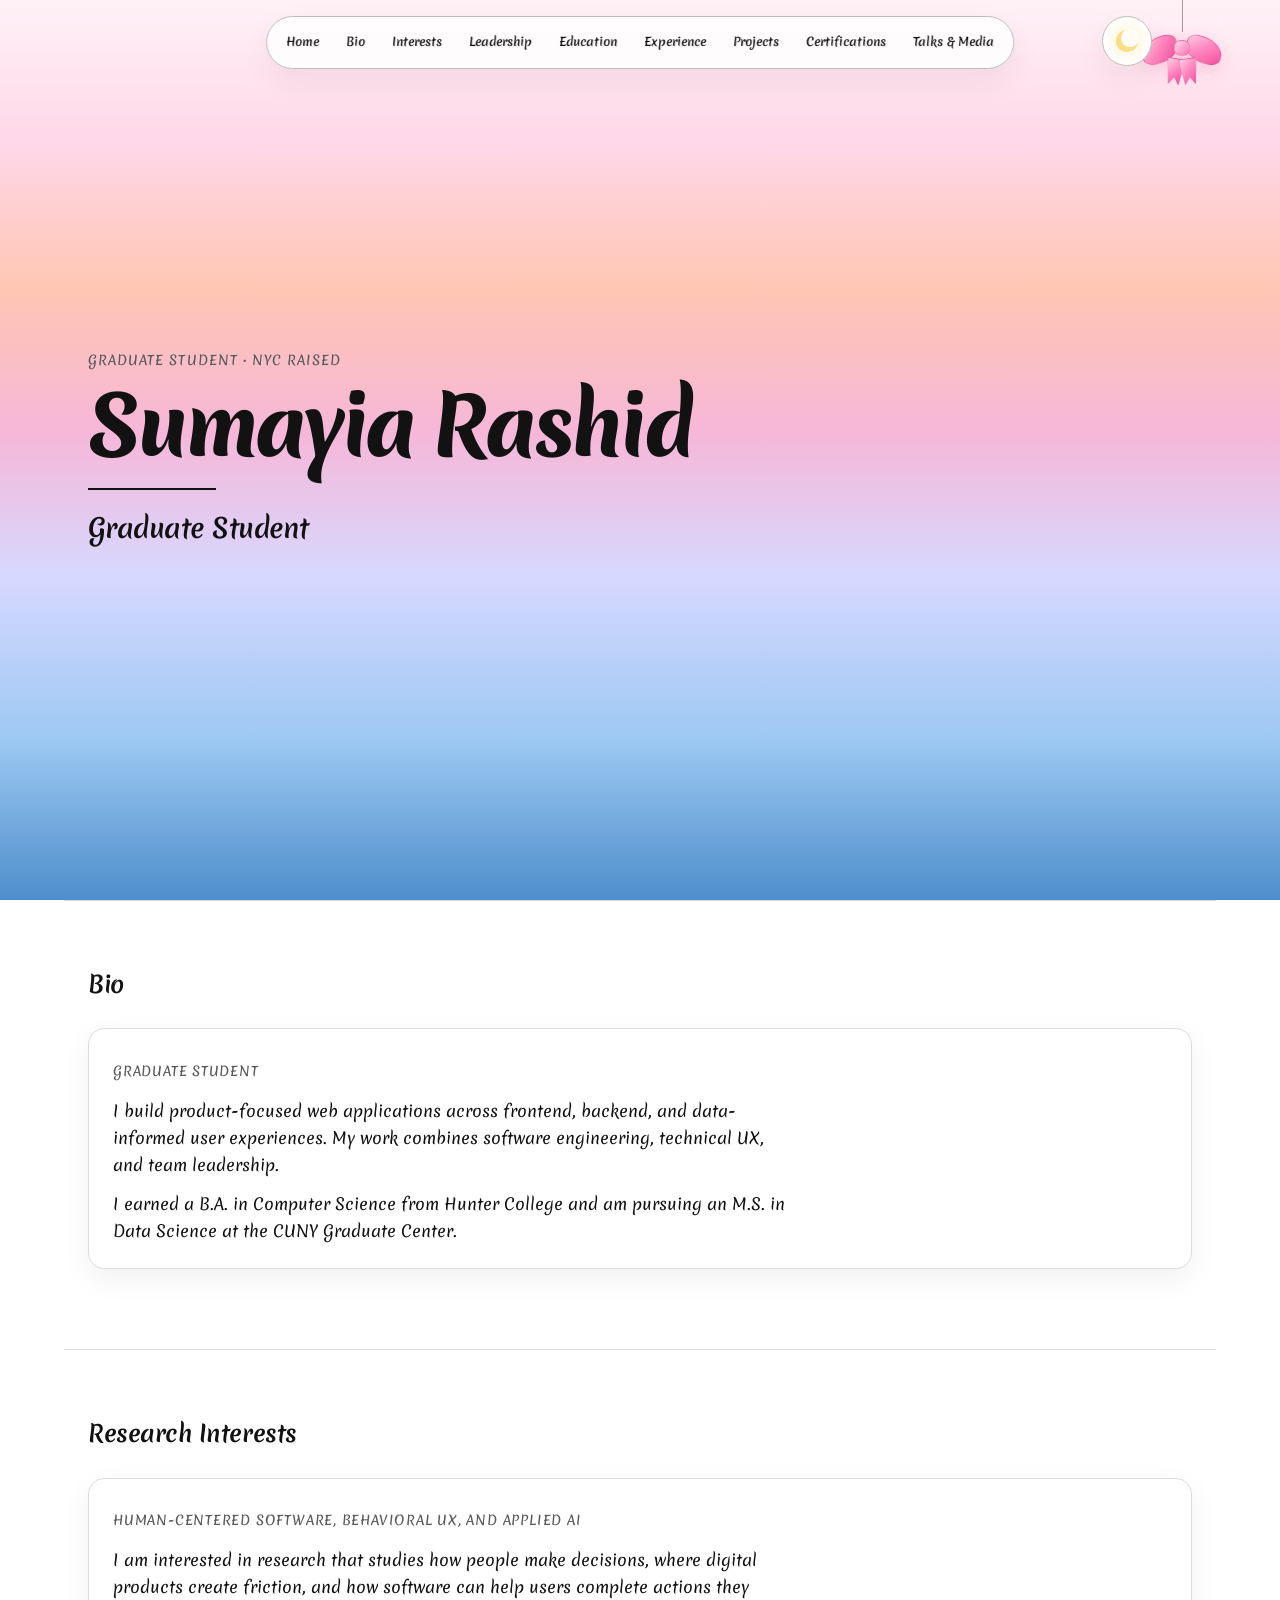
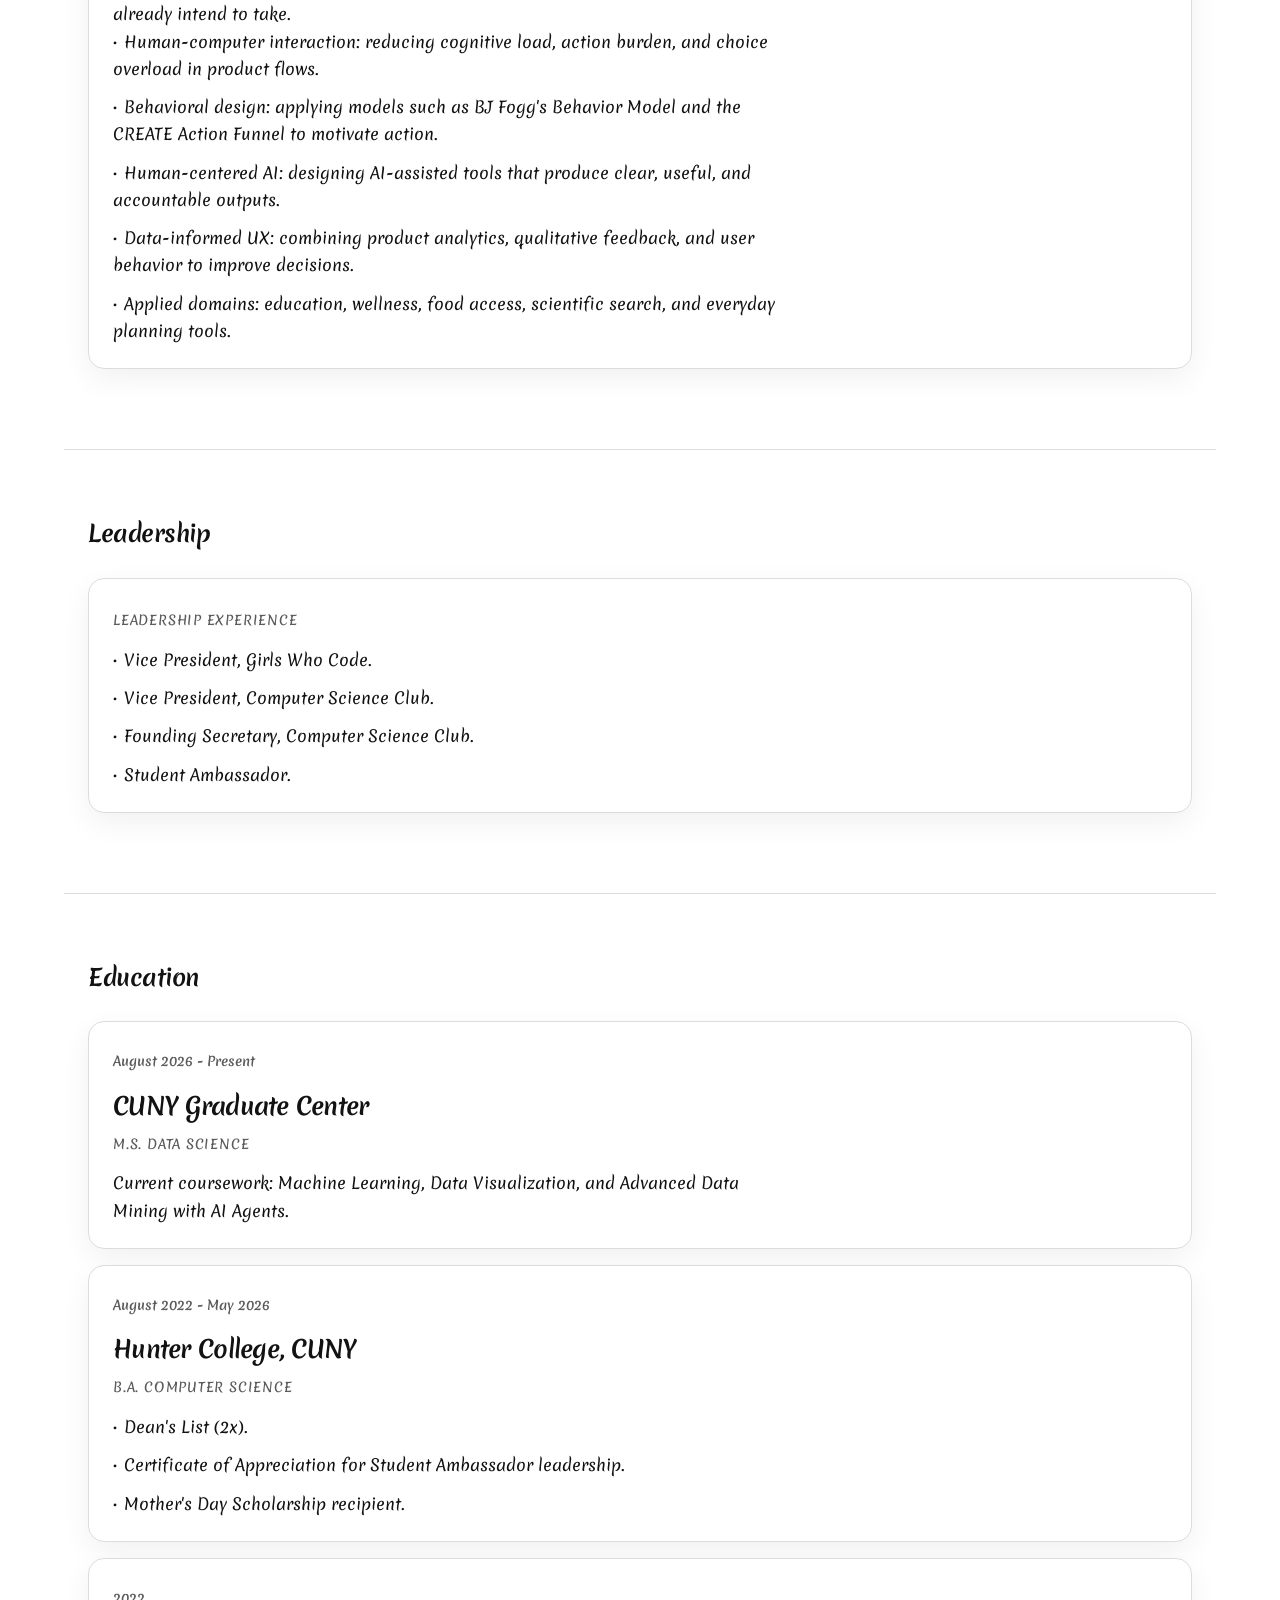
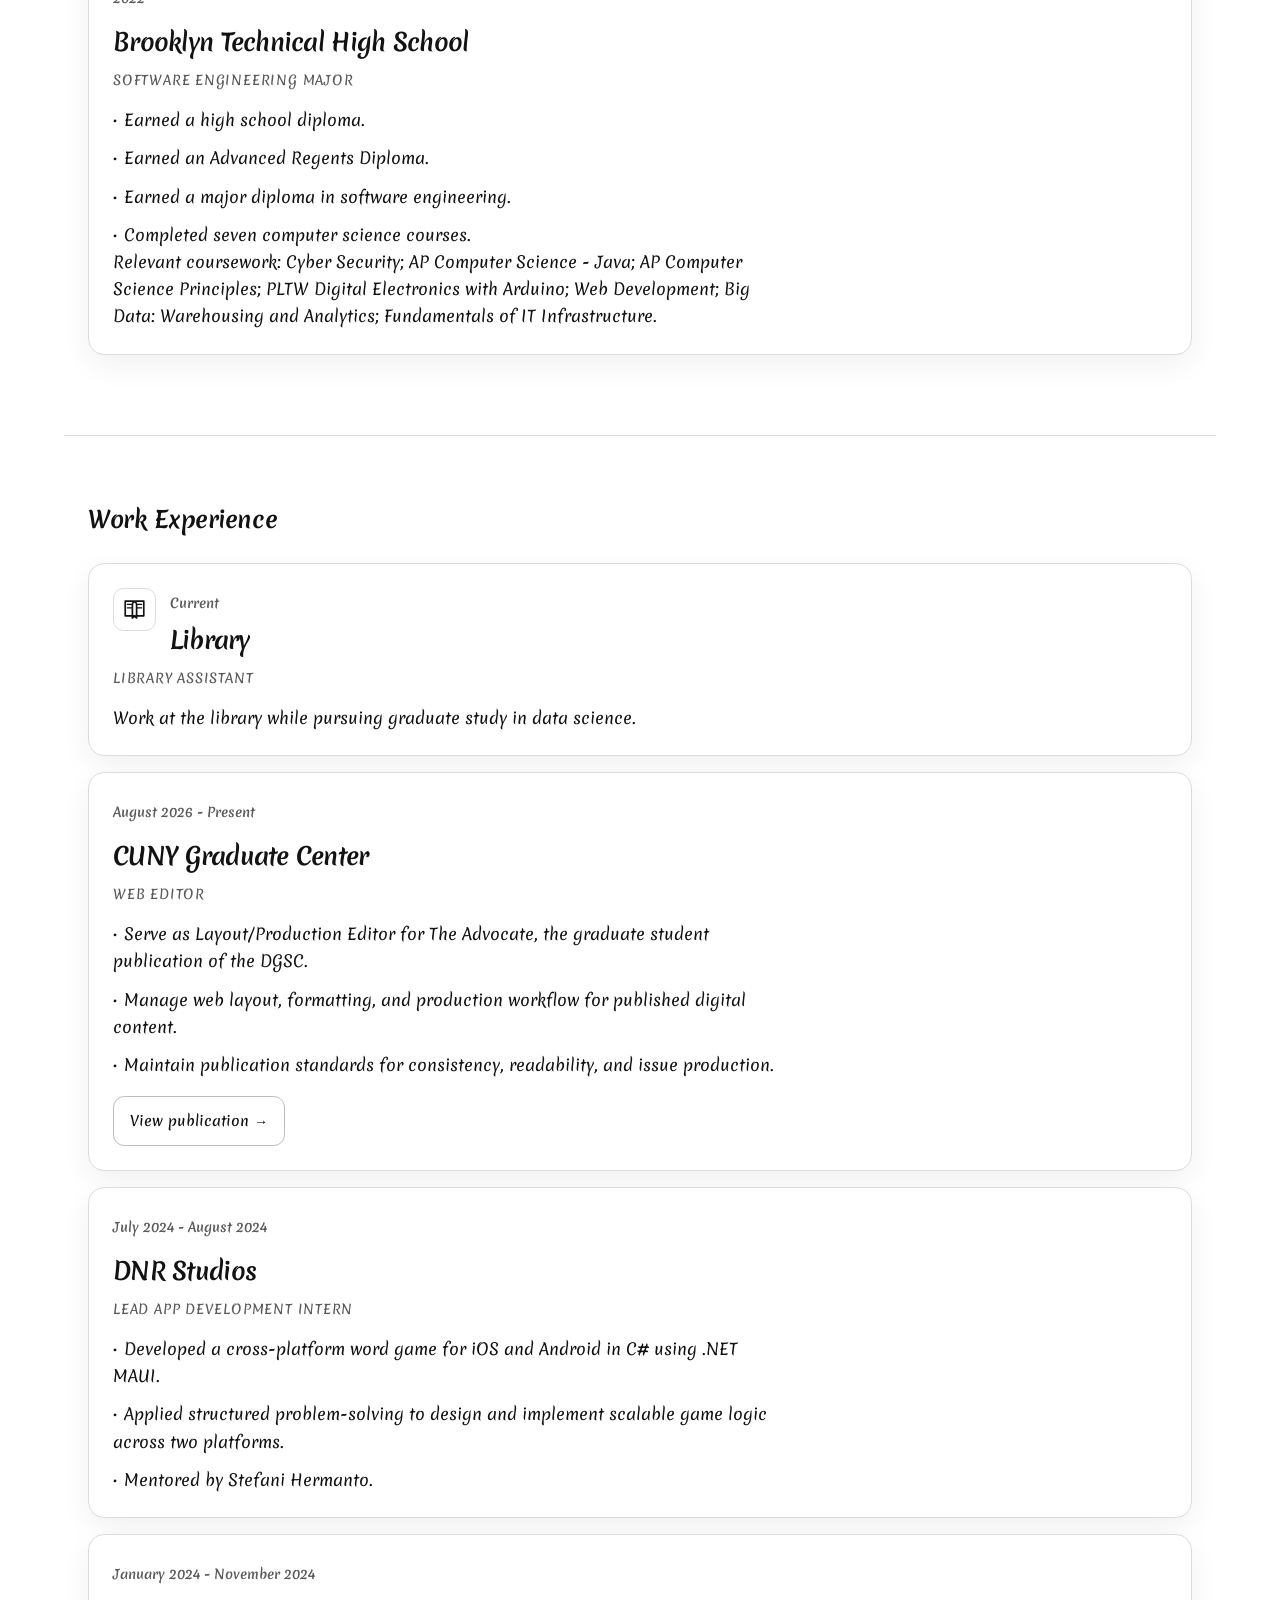
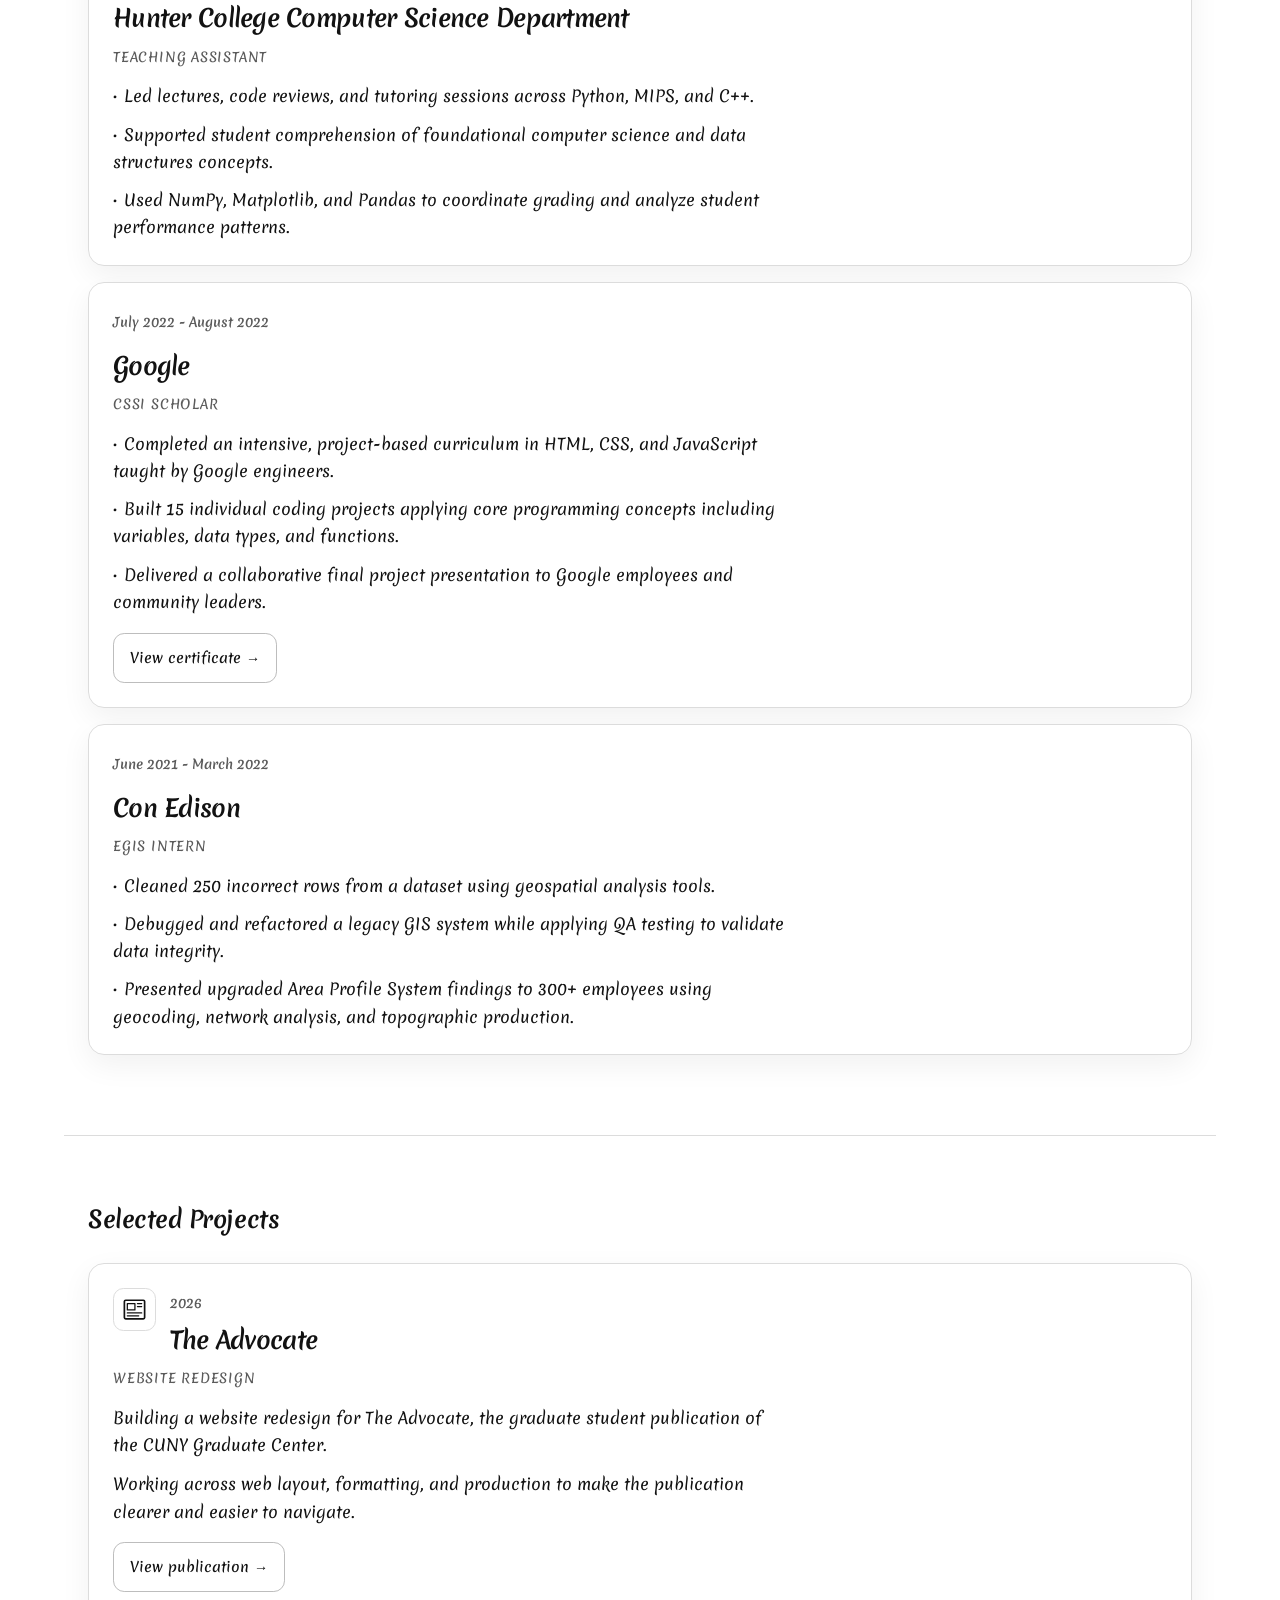
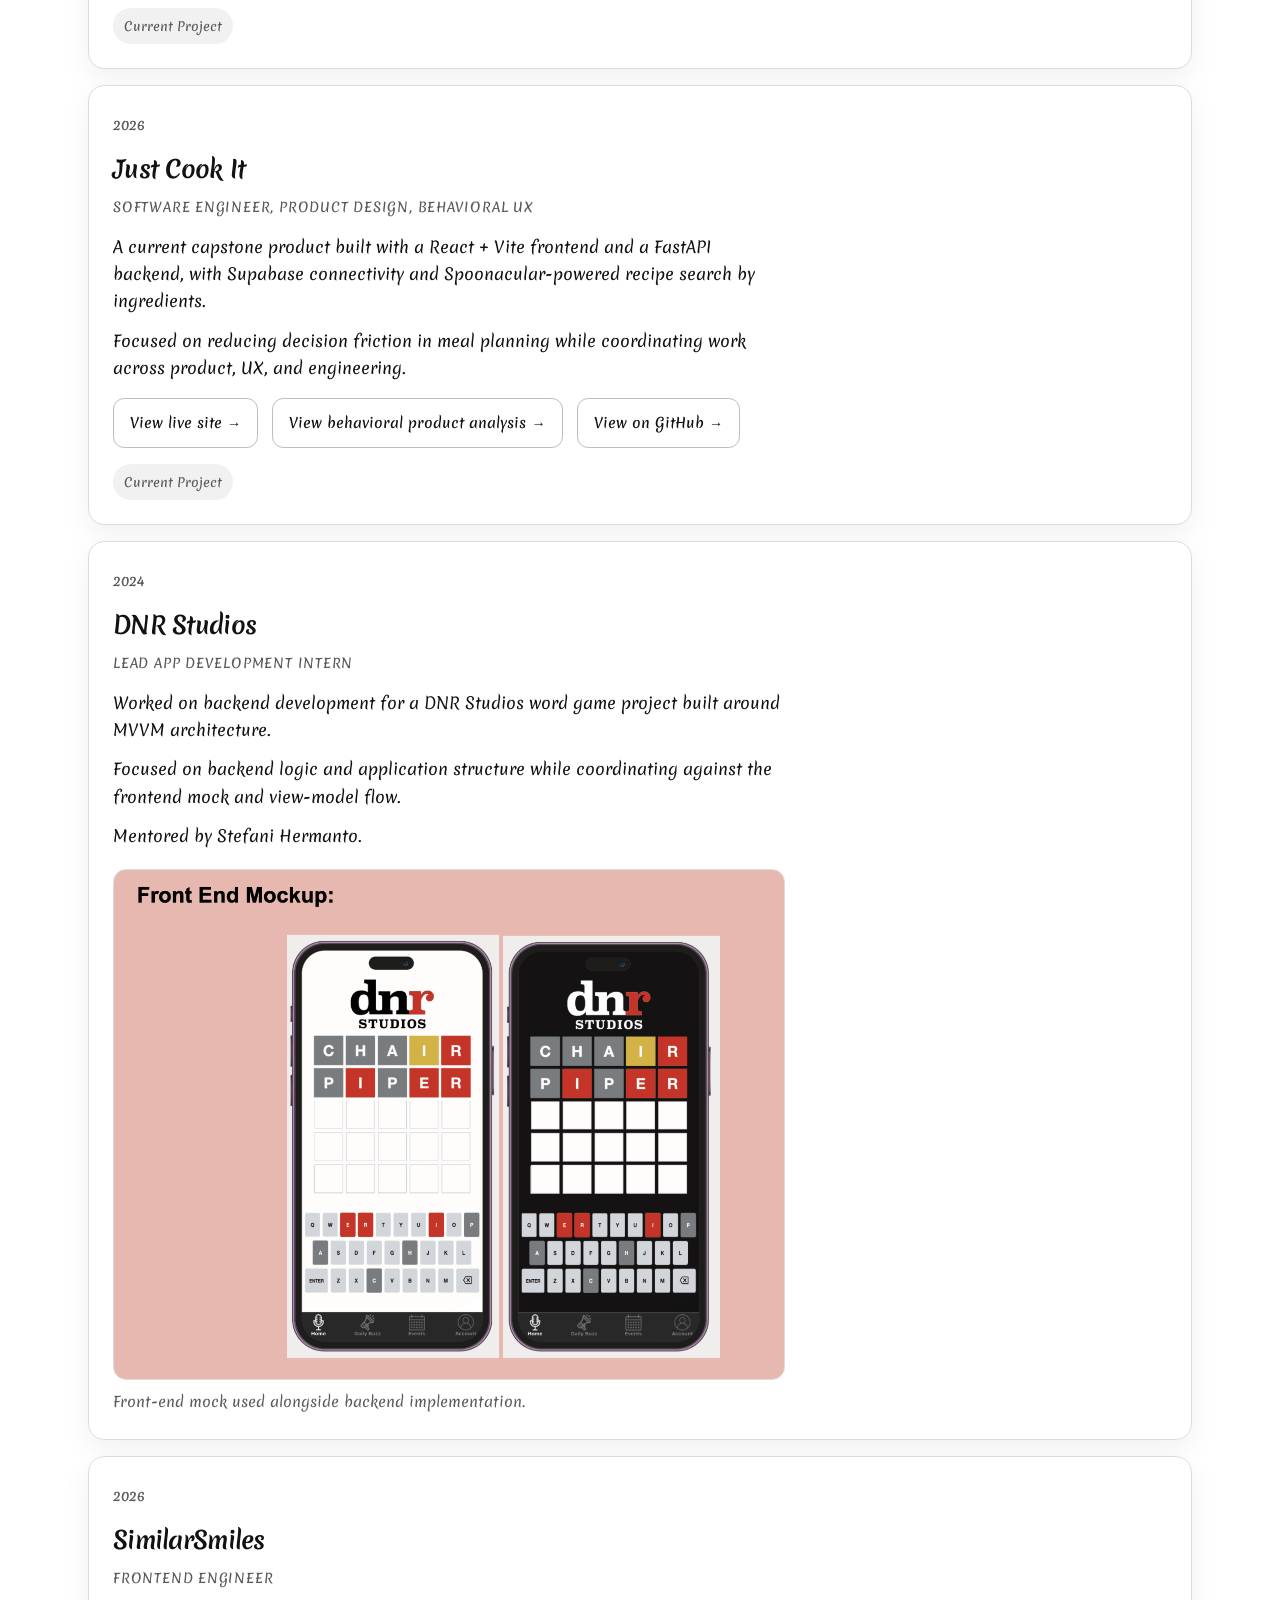
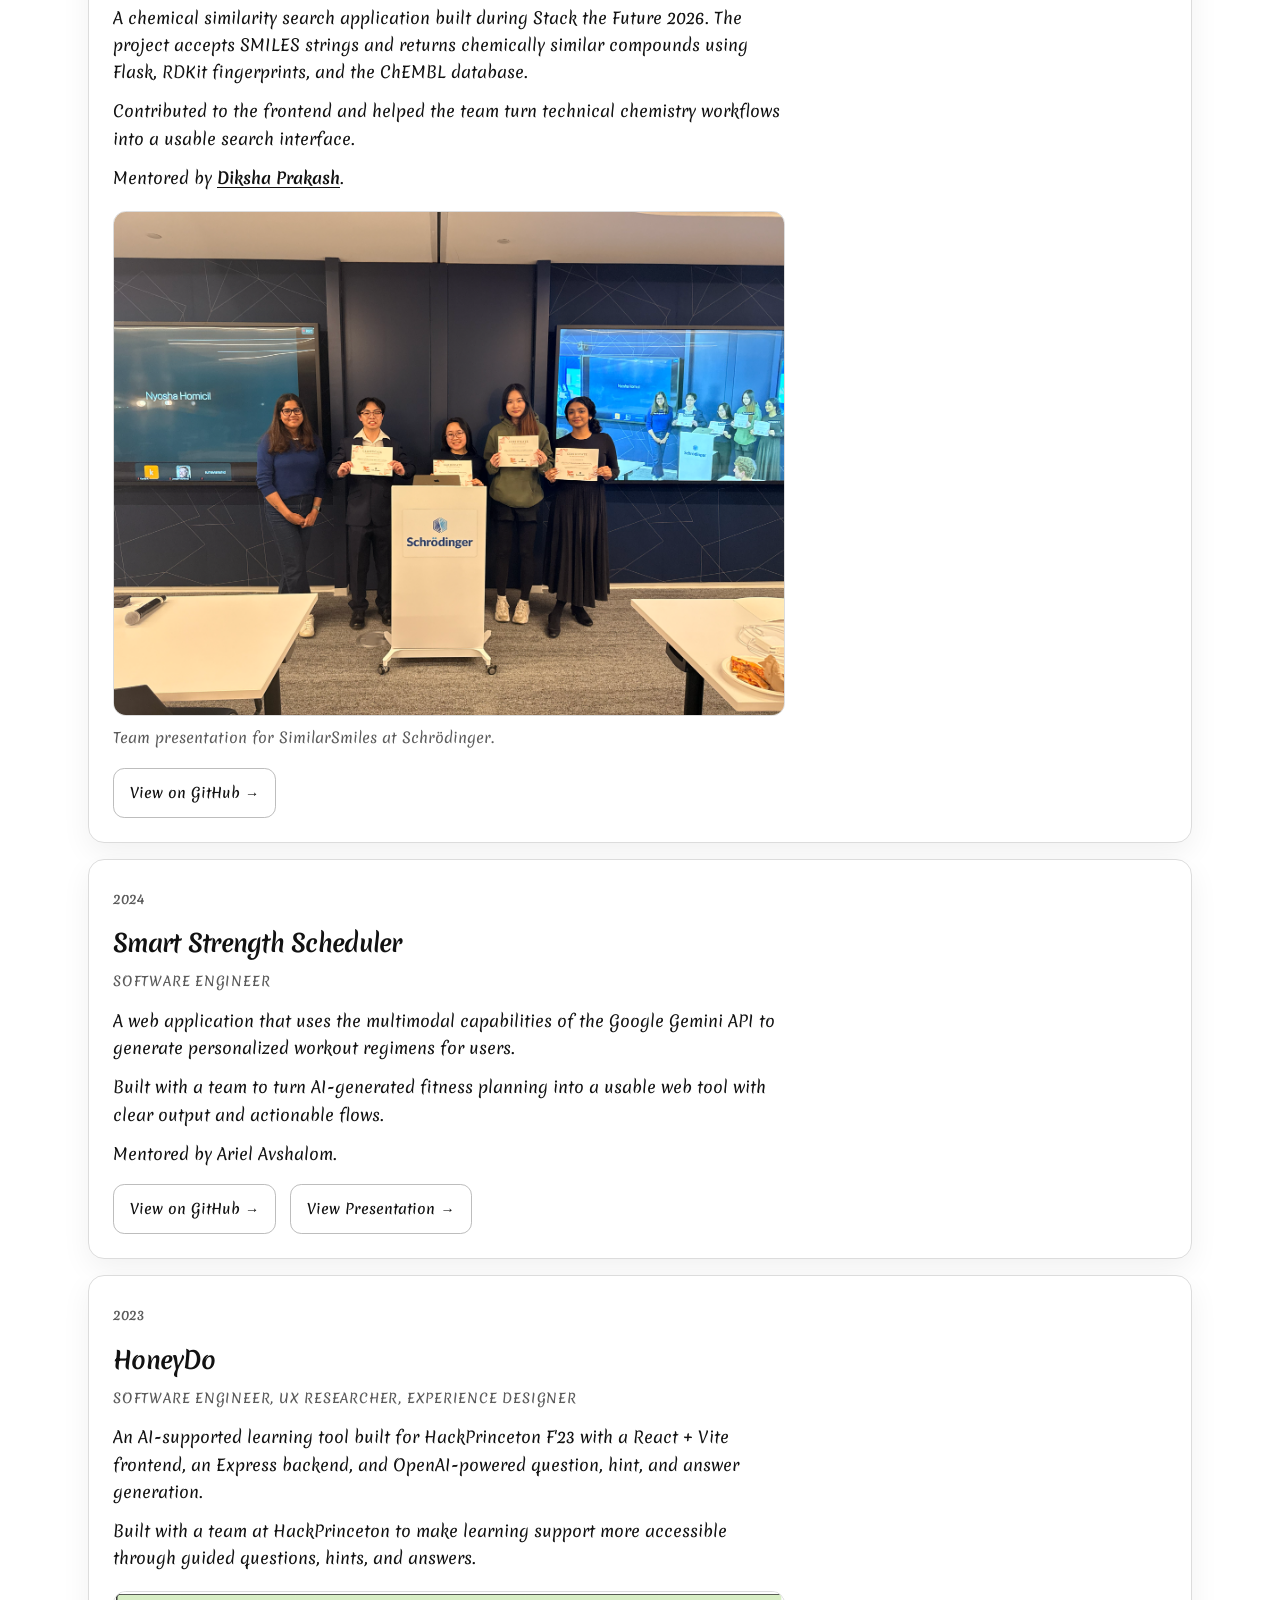
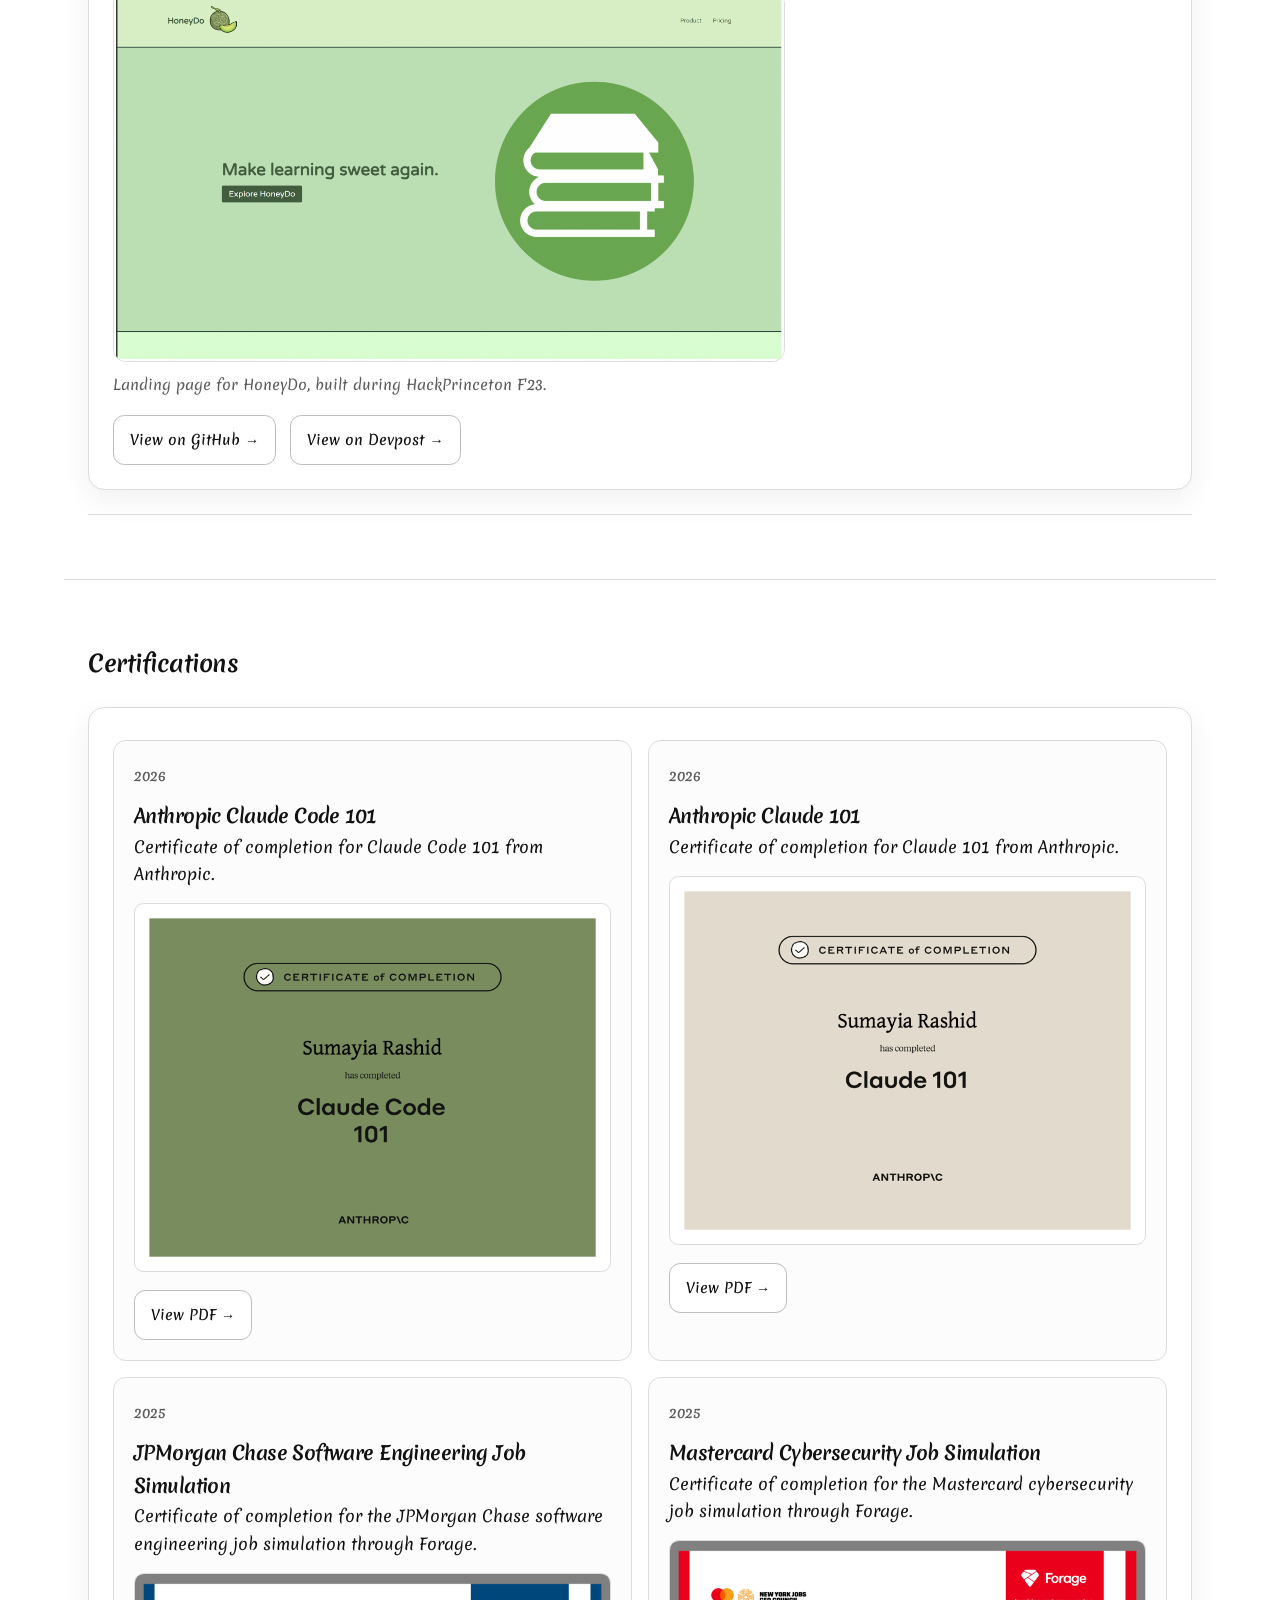
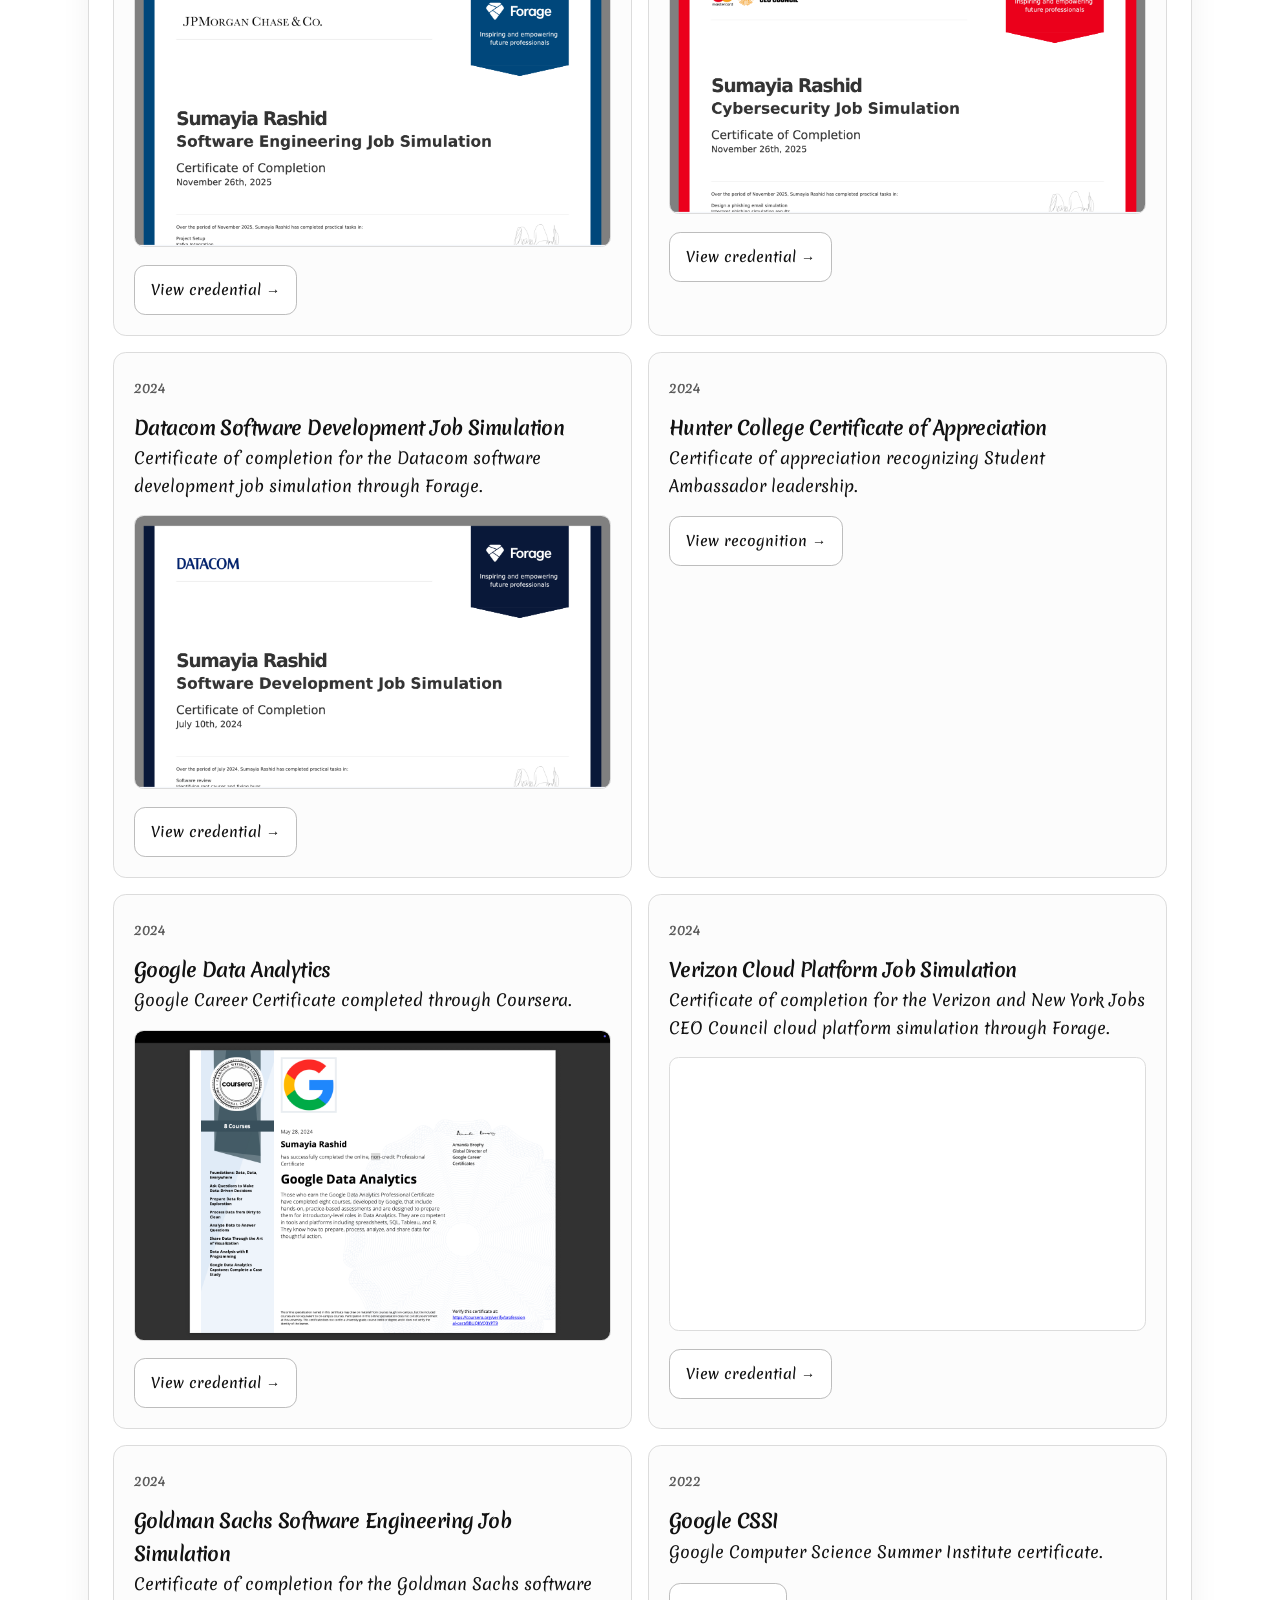
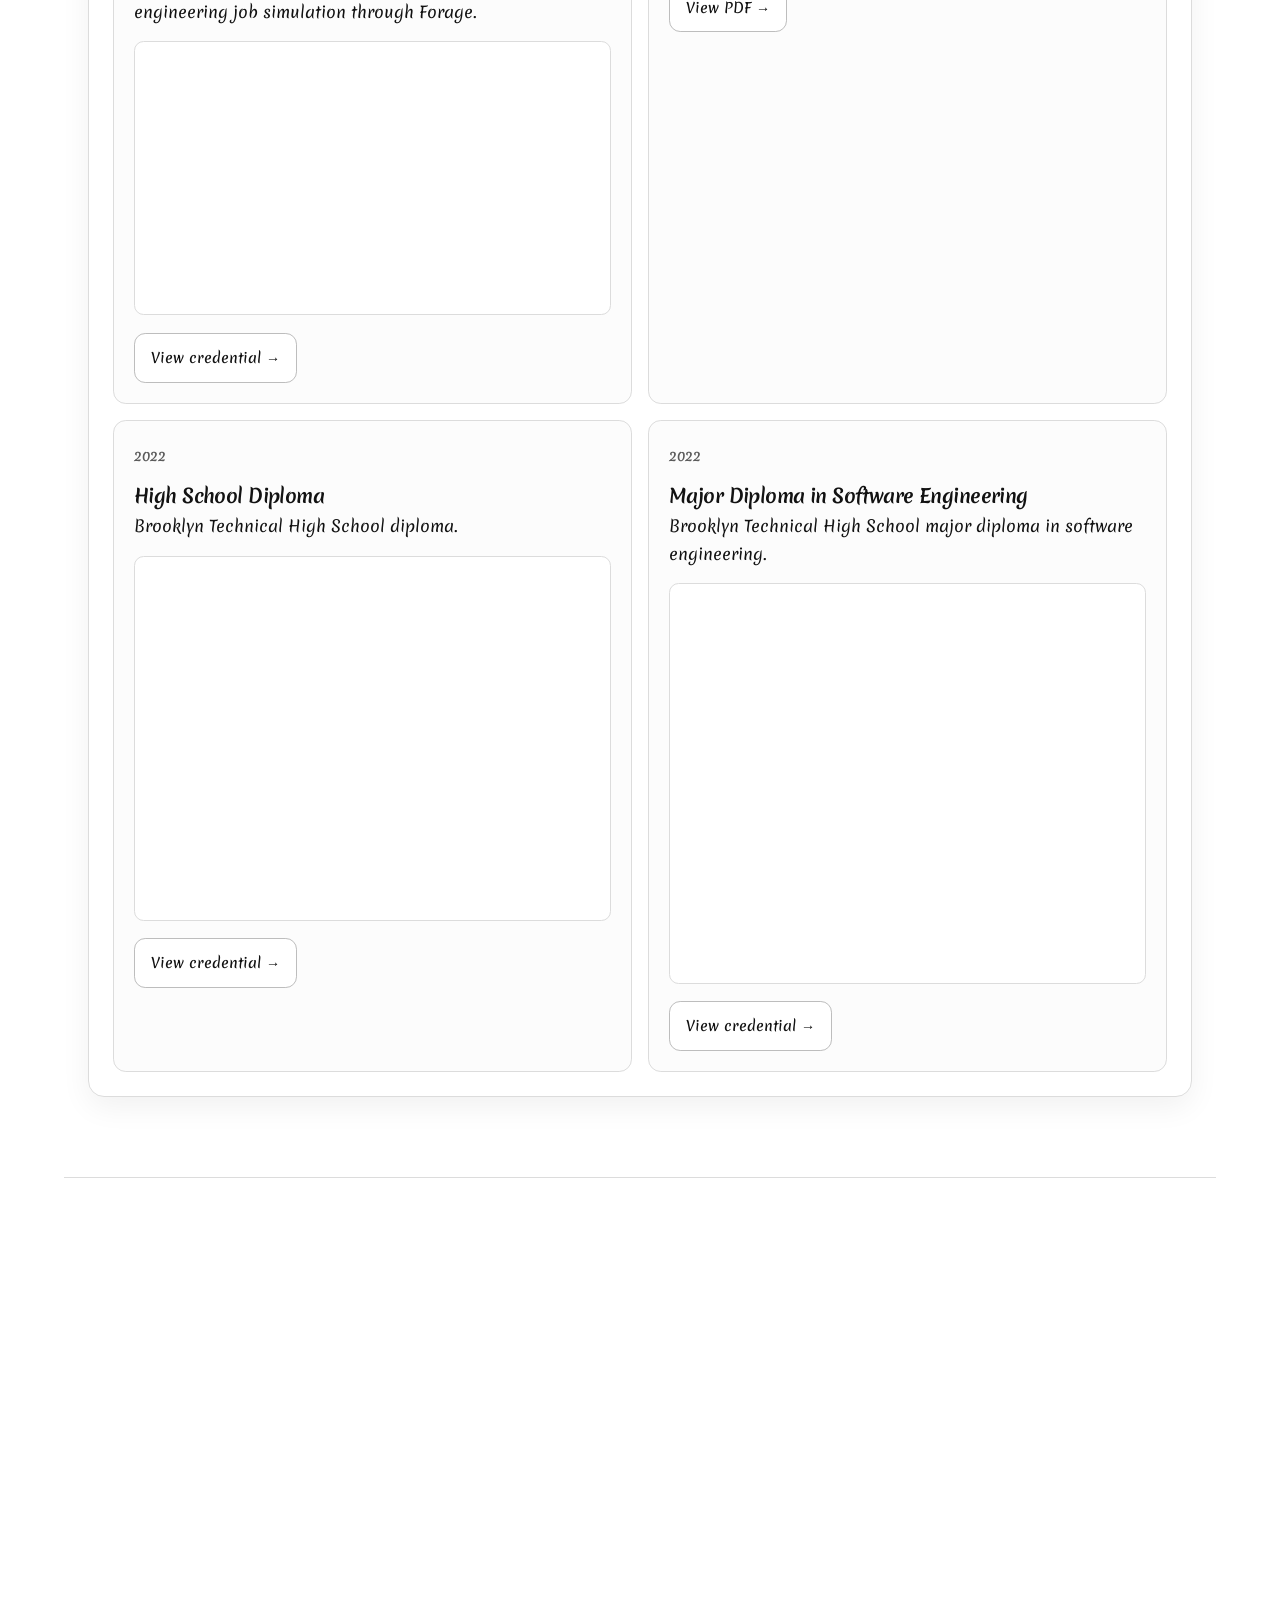
==== commit 0f90eb4a: "Refresh portfolio content and improve accessibility" ====
--- a/index.html
+++ b/index.html
@@ -4,10 +4,15 @@
   <meta charset="UTF-8" />
   <meta name="viewport" content="width=device-width, initial-scale=1.0"/>
   <title>Sumayia Rashid | Graduate Student</title>
+  <meta name="description" content="Sumayia Rashid is a graduate student and software engineer working across full-stack development, behavioral UX, and data-informed product design." />
+  <link rel="preconnect" href="https://fonts.googleapis.com">
+  <link rel="preconnect" href="https://fonts.gstatic.com" crossorigin>
   <link rel="stylesheet" href="style.css">
 </head>
 
 <body>
+  <a class="skip-link" href="#content">Skip to content</a>
+
   <nav class="site-nav" aria-label="Primary navigation">
     <a href="#home">Home</a>
     <a href="#bio">Bio</a>
@@ -45,6 +50,7 @@
     <span class="shooting-star star-four"></span>
   </div>
 
+  <main id="content">
   <header id="home">
     <p class="eyebrow">Graduate Student • NYC Raised</p>
     <h1 id="animated-name">Sumayia Rashid</h1>
@@ -62,8 +68,8 @@
         My work combines software engineering, technical UX, and team leadership.
       </p>
       <p>
-        I earned a B.A. in Computer Science from Hunter College and will start an M.S. in Data Science
-        at the CUNY Graduate Center in August 2026.
+        I earned a B.A. in Computer Science from Hunter College and am pursuing an M.S. in Data Science
+        at the CUNY Graduate Center.
       </p>
     </div>
   </section>
@@ -96,7 +102,6 @@
         <li>Vice President, Girls Who Code.</li>
         <li>Vice President, Computer Science Club.</li>
         <li>Founding Secretary, Computer Science Club.</li>
-        <li>Lead App Development Intern.</li>
         <li>Student Ambassador.</li>
       </ul>
     </div>
@@ -106,9 +111,10 @@
     <h2 class="section-title">Education</h2>
 
     <div class="project">
-      <p class="project-year">Starting August 2026</p>
+      <p class="project-year">August 2026 - Present</p>
       <h3>CUNY Graduate Center</h3>
       <p class="role">M.S. Data Science</p>
+      <p>Current coursework: Machine Learning, Data Visualization, and Advanced Data Mining with AI Agents.</p>
     </div>
 
     <div class="project">
@@ -120,10 +126,6 @@
         <li>Certificate of Appreciation for Student Ambassador leadership.</li>
         <li>Mother&apos;s Day Scholarship recipient.</li>
       </ul>
-      <div class="project-links">
-        <a href="https://www.hunter.cuny.edu/news/hunter-prez-thanks-student-ambassadors-leaders/" target="_blank">View recognition →</a>
-        <a href="https://www.youtube.com/watch?v=L5YyI-9PjBQ" target="_blank">View scholarship feature →</a>
-      </div>
     </div>
 
     <div class="project">
@@ -148,6 +150,18 @@
     <h2 class="section-title">Work Experience</h2>
 
     <div class="project">
+      <div class="project-heading">
+        <img class="section-icon" src="assets/icons/book.svg" alt="" aria-hidden="true" />
+        <div>
+          <p class="project-year">Current</p>
+          <h3>Library</h3>
+        </div>
+      </div>
+      <p class="role">Library Assistant</p>
+      <p>Work at the library while pursuing graduate study in data science.</p>
+    </div>
+
+    <div class="project">
       <p class="project-year">August 2026 - Present</p>
       <h3>CUNY Graduate Center</h3>
       <p class="role">Web Editor</p>
@@ -157,37 +171,77 @@
         <li>Maintain publication standards for consistency, readability, and issue production.</li>
       </ul>
       <div class="project-links">
-        <a href="https://gcadvocate.com/" target="_blank">View publication →</a>
-      </div>
-    </div>
-
-    <div class="project">
-      <p class="project-year">2026</p>
+        <a href="https://gcadvocate.com/" target="_blank" rel="noopener noreferrer">View publication →</a>
+      </div>
+    </div>
+
+    <div class="project">
+      <p class="project-year">July 2024 - August 2024</p>
       <h3>DNR Studios</h3>
       <p class="role">Lead App Development Intern</p>
       <ul>
-        <li>Worked on backend implementation for a mobile word game structured around MVVM architecture.</li>
-        <li>Coordinated backend logic with frontend mockups and view-model flow.</li>
+        <li>Developed a cross-platform word game for iOS and Android in C# using .NET MAUI.</li>
+        <li>Applied structured problem-solving to design and implement scalable game logic across two platforms.</li>
         <li>Mentored by Stefani Hermanto.</li>
       </ul>
     </div>
 
     <div class="project">
-      <p class="project-year">2024</p>
-      <h3>Hunter College</h3>
-      <p class="role">Student Ambassador</p>
-      <ul>
-        <li>Represented Hunter College through student outreach, campus support, and leadership programming.</li>
-        <li>Recognized by Hunter College for Student Ambassador leadership.</li>
-      </ul>
-      <div class="project-links">
-        <a href="https://www.hunter.cuny.edu/news/hunter-prez-thanks-student-ambassadors-leaders/" target="_blank">View recognition →</a>
-      </div>
+      <p class="project-year">January 2024 - November 2024</p>
+      <h3>Hunter College Computer Science Department</h3>
+      <p class="role">Teaching Assistant</p>
+      <ul>
+        <li>Led lectures, code reviews, and tutoring sessions across Python, MIPS, and C++.</li>
+        <li>Supported student comprehension of foundational computer science and data structures concepts.</li>
+        <li>Used NumPy, Matplotlib, and Pandas to coordinate grading and analyze student performance patterns.</li>
+      </ul>
+    </div>
+
+    <div class="project">
+      <p class="project-year">July 2022 - August 2022</p>
+      <h3>Google</h3>
+      <p class="role">CSSI Scholar</p>
+      <ul>
+        <li>Completed an intensive, project-based curriculum in HTML, CSS, and JavaScript taught by Google engineers.</li>
+        <li>Built 15 individual coding projects applying core programming concepts including variables, data types, and functions.</li>
+        <li>Delivered a collaborative final project presentation to Google employees and community leaders.</li>
+      </ul>
+      <div class="project-links">
+        <a href="assets/certifications/google-cssi.pdf" target="_blank" rel="noopener noreferrer">View certificate →</a>
+      </div>
+    </div>
+
+    <div class="project">
+      <p class="project-year">June 2021 - March 2022</p>
+      <h3>Con Edison</h3>
+      <p class="role">eGIS Intern</p>
+      <ul>
+        <li>Cleaned 250 incorrect rows from a dataset using geospatial analysis tools.</li>
+        <li>Debugged and refactored a legacy GIS system while applying QA testing to validate data integrity.</li>
+        <li>Presented upgraded Area Profile System findings to 300+ employees using geocoding, network analysis, and topographic production.</li>
+      </ul>
     </div>
   </section>
 
   <section id="work">
     <h2 class="section-title">Selected Projects</h2>
+
+    <div class="project">
+      <div class="project-heading">
+        <img class="section-icon" src="assets/icons/newspaper.svg" alt="" aria-hidden="true" />
+        <div>
+          <p class="project-year">2026</p>
+          <h3>The Advocate</h3>
+        </div>
+      </div>
+      <p class="role">Website Redesign</p>
+      <p>Building a website redesign for The Advocate, the graduate student publication of the CUNY Graduate Center.</p>
+      <p>Working across web layout, formatting, and production to make the publication clearer and easier to navigate.</p>
+      <div class="project-links">
+        <a href="https://gcadvocate.com/" target="_blank" rel="noopener noreferrer">View publication →</a>
+      </div>
+      <span class="tag">Current Project</span>
+    </div>
 
     <div class="project">
       <p class="project-year">2026</p>
@@ -204,16 +258,16 @@
       </p>
 
       <div class="project-links">
-        <a href="https://just-cook-it.vercel.app" target="_blank">View live site →</a>
+        <a href="https://just-cook-it.vercel.app" target="_blank" rel="noopener noreferrer">View live site →</a>
         <a href="just-cook-it-behavioral-ux-analysis.html">View behavioral product analysis →</a>
-        <a href="https://github.com/Hunter-College-Capstone-Spring-2026/Just-Cook-It" target="_blank">View on GitHub →</a>
+        <a href="https://github.com/Hunter-College-Capstone-Spring-2026/Just-Cook-It" target="_blank" rel="noopener noreferrer">View on GitHub →</a>
       </div>
 
       <span class="tag">Current Project</span>
     </div>
 
     <div class="project">
-      <p class="project-year">2026</p>
+      <p class="project-year">2024</p>
       <h3>DNR Studios</h3>
       <p class="role">Lead App Development Intern</p>
 
@@ -230,7 +284,7 @@
       </p>
 
       <figure class="project-mock">
-        <img src="assets/dnr-studios-word-game-frontend-mock.png" alt="DNR Studios front-end mock showing light and dark mobile word game screens" />
+        <img src="assets/dnr-studios-word-game-frontend-mock.png" alt="DNR Studios front-end mock showing light and dark mobile word game screens" loading="lazy" decoding="async" />
         <figcaption>Front-end mock used alongside backend implementation.</figcaption>
       </figure>
     </div>
@@ -251,16 +305,16 @@
       </p>
 
       <p>
-        Mentored by <a class="inline-link" href="https://www.linkedin.com/in/diksha-prakash/" target="_blank">Diksha Prakash</a>.
+        Mentored by <a class="inline-link" href="https://www.linkedin.com/in/diksha-prakash/" target="_blank" rel="noopener noreferrer">Diksha Prakash</a>.
       </p>
 
       <figure class="project-mock">
-        <img src="assets/similarsmiles-team-photo.png" alt="SimilarSmiles team presenting at Schrödinger" />
+        <img src="assets/similarsmiles-team-photo.png" alt="SimilarSmiles team presenting at Schrödinger" loading="lazy" decoding="async" />
         <figcaption>Team presentation for SimilarSmiles at Schrödinger.</figcaption>
       </figure>
 
       <div class="project-links">
-        <a href="https://github.com/sumayiar/Schrodinger_Hackathon_2026" target="_blank">View on GitHub →</a>
+        <a href="https://github.com/sumayiar/Schrodinger_Hackathon_2026" target="_blank" rel="noopener noreferrer">View on GitHub →</a>
       </div>
     </div>
 
@@ -283,8 +337,8 @@
       </p>
 
       <div class="project-links">
-        <a href="https://github.com/sumayiar/ai_fitness_tracker" target="_blank">View on GitHub →</a>
-        <a href="https://docs.google.com/presentation/d/1kRBwO7WH3fEf0XqNBXirIPbV8tGIAD1J86wHASzEegE/edit?usp=sharing" target="_blank">View Presentation →</a>
+        <a href="https://github.com/sumayiar/ai_fitness_tracker" target="_blank" rel="noopener noreferrer">View on GitHub →</a>
+        <a href="https://docs.google.com/presentation/d/1kRBwO7WH3fEf0XqNBXirIPbV8tGIAD1J86wHASzEegE/edit?usp=sharing" target="_blank" rel="noopener noreferrer">View Presentation →</a>
       </div>
     </div>
 
@@ -303,13 +357,13 @@
       </p>
 
       <figure class="project-mock">
-        <img src="assets/honeydo-landing-page.png" alt="HoneyDo landing page mockup with green learning interface" />
+        <img src="assets/honeydo-landing-page.png" alt="HoneyDo landing page mockup with green learning interface" loading="lazy" decoding="async" />
         <figcaption>Landing page for HoneyDo, built during HackPrinceton F&apos;23.</figcaption>
       </figure>
 
       <div class="project-links">
-        <a href="https://github.com/sumayiar/hackprinceton-f23" target="_blank">View on GitHub →</a>
-        <a href="https://devpost.com/software/honeydo" target="_blank">View on Devpost →</a>
+        <a href="https://github.com/sumayiar/hackprinceton-f23" target="_blank" rel="noopener noreferrer">View on GitHub →</a>
+        <a href="https://devpost.com/software/honeydo" target="_blank" rel="noopener noreferrer">View on Devpost →</a>
       </div>
     </div>
 
@@ -320,16 +374,14 @@
     <h2 class="section-title">Certifications</h2>
 
     <div class="project">
-      <p class="role">Credentials</p>
-
       <div class="cert-grid">
         <article class="cert-card">
           <p class="project-year">2026</p>
           <h3>Anthropic Claude Code 101</h3>
           <p>Certificate of completion for Claude Code 101 from Anthropic.</p>
-          <img src="assets/certifications/anthropic-claude-code-101-certificate.png" alt="Anthropic Claude Code 101 certificate" />
-          <div class="project-links">
-            <a href="assets/certifications/anthropic-claude-code-101-certificate.pdf" target="_blank">View PDF →</a>
+          <img src="assets/certifications/anthropic-claude-code-101-certificate.png" alt="Anthropic Claude Code 101 certificate" loading="lazy" decoding="async" />
+          <div class="project-links">
+            <a href="assets/certifications/anthropic-claude-code-101-certificate.pdf" target="_blank" rel="noopener noreferrer">View PDF →</a>
           </div>
         </article>
 
@@ -337,9 +389,9 @@
           <p class="project-year">2026</p>
           <h3>Anthropic Claude 101</h3>
           <p>Certificate of completion for Claude 101 from Anthropic.</p>
-          <img src="assets/certifications/anthropic-claude-101-certificate.png" alt="Anthropic Claude 101 certificate" />
-          <div class="project-links">
-            <a href="assets/certifications/anthropic-claude-101-certificate.pdf" target="_blank">View PDF →</a>
+          <img src="assets/certifications/anthropic-claude-101-certificate.png" alt="Anthropic Claude 101 certificate" loading="lazy" decoding="async" />
+          <div class="project-links">
+            <a href="assets/certifications/anthropic-claude-101-certificate.pdf" target="_blank" rel="noopener noreferrer">View PDF →</a>
           </div>
         </article>
 
@@ -347,9 +399,9 @@
           <p class="project-year">2025</p>
           <h3>JPMorgan Chase Software Engineering Job Simulation</h3>
           <p>Certificate of completion for the JPMorgan Chase software engineering job simulation through Forage.</p>
-          <img src="assets/certifications/jpmorgan-chase-software-engineering-job-simulation.png" alt="JPMorgan Chase Software Engineering Job Simulation certificate" />
-          <div class="project-links">
-            <a href="assets/certifications/jpmorgan-chase-software-engineering-job-simulation.png" target="_blank">View credential →</a>
+          <img src="assets/certifications/jpmorgan-chase-software-engineering-job-simulation.png" alt="JPMorgan Chase Software Engineering Job Simulation certificate" loading="lazy" decoding="async" />
+          <div class="project-links">
+            <a href="assets/certifications/jpmorgan-chase-software-engineering-job-simulation.png" target="_blank" rel="noopener noreferrer">View credential →</a>
           </div>
         </article>
 
@@ -357,9 +409,9 @@
           <p class="project-year">2025</p>
           <h3>Mastercard Cybersecurity Job Simulation</h3>
           <p>Certificate of completion for the Mastercard cybersecurity job simulation through Forage.</p>
-          <img src="assets/certifications/mastercard-cybersecurity-job-simulation.png" alt="Mastercard Cybersecurity Job Simulation certificate" />
-          <div class="project-links">
-            <a href="assets/certifications/mastercard-cybersecurity-job-simulation.png" target="_blank">View credential →</a>
+          <img src="assets/certifications/mastercard-cybersecurity-job-simulation.png" alt="Mastercard Cybersecurity Job Simulation certificate" loading="lazy" decoding="async" />
+          <div class="project-links">
+            <a href="assets/certifications/mastercard-cybersecurity-job-simulation.png" target="_blank" rel="noopener noreferrer">View credential →</a>
           </div>
         </article>
 
@@ -367,9 +419,9 @@
           <p class="project-year">2024</p>
           <h3>Datacom Software Development Job Simulation</h3>
           <p>Certificate of completion for the Datacom software development job simulation through Forage.</p>
-          <img src="assets/certifications/datacom-software-development-job-simulation.png" alt="Datacom Software Development Job Simulation certificate" />
-          <div class="project-links">
-            <a href="assets/certifications/datacom-software-development-job-simulation.png" target="_blank">View credential →</a>
+          <img src="assets/certifications/datacom-software-development-job-simulation.png" alt="Datacom Software Development Job Simulation certificate" loading="lazy" decoding="async" />
+          <div class="project-links">
+            <a href="assets/certifications/datacom-software-development-job-simulation.png" target="_blank" rel="noopener noreferrer">View credential →</a>
           </div>
         </article>
 
@@ -378,7 +430,7 @@
           <h3>Hunter College Certificate of Appreciation</h3>
           <p>Certificate of appreciation recognizing Student Ambassador leadership.</p>
           <div class="project-links">
-            <a href="https://www.hunter.cuny.edu/news/hunter-prez-thanks-student-ambassadors-leaders/" target="_blank">View recognition →</a>
+            <a href="https://www.hunter.cuny.edu/news/hunter-prez-thanks-student-ambassadors-leaders/" target="_blank" rel="noopener noreferrer">View recognition →</a>
           </div>
         </article>
 
@@ -386,9 +438,9 @@
           <p class="project-year">2024</p>
           <h3>Google Data Analytics</h3>
           <p>Google Career Certificate completed through Coursera.</p>
-          <img src="assets/certifications/google-data-analytics.png" alt="Google Data Analytics certificate" />
-          <div class="project-links">
-            <a href="assets/certifications/google-data-analytics.png" target="_blank">View credential →</a>
+          <img src="assets/certifications/google-data-analytics.png" alt="Google Data Analytics certificate" loading="lazy" decoding="async" />
+          <div class="project-links">
+            <a href="assets/certifications/google-data-analytics.png" target="_blank" rel="noopener noreferrer">View credential →</a>
           </div>
         </article>
 
@@ -396,9 +448,9 @@
           <p class="project-year">2024</p>
           <h3>Verizon Cloud Platform Job Simulation</h3>
           <p>Certificate of completion for the Verizon and New York Jobs CEO Council cloud platform simulation through Forage.</p>
-          <img src="assets/certifications/verizon-cloud-platform-job-simulation.png" alt="Verizon Cloud Platform Job Simulation certificate" />
-          <div class="project-links">
-            <a href="assets/certifications/verizon-cloud-platform-job-simulation.png" target="_blank">View credential →</a>
+          <img src="assets/certifications/verizon-cloud-platform-job-simulation.png" alt="Verizon Cloud Platform Job Simulation certificate" loading="lazy" decoding="async" />
+          <div class="project-links">
+            <a href="assets/certifications/verizon-cloud-platform-job-simulation.png" target="_blank" rel="noopener noreferrer">View credential →</a>
           </div>
         </article>
 
@@ -406,9 +458,9 @@
           <p class="project-year">2024</p>
           <h3>Goldman Sachs Software Engineering Job Simulation</h3>
           <p>Certificate of completion for the Goldman Sachs software engineering job simulation through Forage.</p>
-          <img src="assets/certifications/goldman-sachs-software-engineering-job-simulation.png" alt="Goldman Sachs Software Engineering Job Simulation certificate" />
-          <div class="project-links">
-            <a href="assets/certifications/goldman-sachs-software-engineering-job-simulation.png" target="_blank">View credential →</a>
+          <img src="assets/certifications/goldman-sachs-software-engineering-job-simulation.png" alt="Goldman Sachs Software Engineering Job Simulation certificate" loading="lazy" decoding="async" />
+          <div class="project-links">
+            <a href="assets/certifications/goldman-sachs-software-engineering-job-simulation.png" target="_blank" rel="noopener noreferrer">View credential →</a>
           </div>
         </article>
 
@@ -417,7 +469,7 @@
           <h3>Google CSSI</h3>
           <p>Google Computer Science Summer Institute certificate.</p>
           <div class="project-links">
-            <a href="assets/certifications/google-cssi.pdf" target="_blank">View PDF →</a>
+            <a href="assets/certifications/google-cssi.pdf" target="_blank" rel="noopener noreferrer">View PDF →</a>
           </div>
         </article>
 
@@ -425,9 +477,9 @@
           <p class="project-year">2022</p>
           <h3>High School Diploma</h3>
           <p>Brooklyn Technical High School diploma.</p>
-          <img src="assets/certifications/high-school-diploma.png" alt="High school diploma" />
-          <div class="project-links">
-            <a href="assets/certifications/high-school-diploma.png" target="_blank">View credential →</a>
+          <img src="assets/certifications/high-school-diploma.png" alt="High school diploma" loading="lazy" decoding="async" />
+          <div class="project-links">
+            <a href="assets/certifications/high-school-diploma.png" target="_blank" rel="noopener noreferrer">View credential →</a>
           </div>
         </article>
 
@@ -435,9 +487,9 @@
           <p class="project-year">2022</p>
           <h3>Major Diploma in Software Engineering</h3>
           <p>Brooklyn Technical High School major diploma in software engineering.</p>
-          <img src="assets/certifications/software-engineering-major-diploma.png" alt="Major diploma in software engineering" />
-          <div class="project-links">
-            <a href="assets/certifications/software-engineering-major-diploma.png" target="_blank">View credential →</a>
+          <img src="assets/certifications/software-engineering-major-diploma.png" alt="Major diploma in software engineering" loading="lazy" decoding="async" />
+          <div class="project-links">
+            <a href="assets/certifications/software-engineering-major-diploma.png" target="_blank" rel="noopener noreferrer">View credential →</a>
           </div>
         </article>
       </div>
@@ -458,7 +510,7 @@
       </p>
 
       <div class="project-links">
-        <a href="https://docs.google.com/presentation/d/1WL7Adwxb-VN_QgPFcYrKG069yON7OBXXZD_DsHuH6d4/edit?usp=sharing" target="_blank">View presentation →</a>
+        <a href="https://docs.google.com/presentation/d/1WL7Adwxb-VN_QgPFcYrKG069yON7OBXXZD_DsHuH6d4/edit?usp=sharing" target="_blank" rel="noopener noreferrer">View presentation →</a>
       </div>
     </div>
 
@@ -472,7 +524,7 @@
       </p>
 
       <div class="project-links">
-        <a href="https://www.youtube.com/watch?v=L5YyI-9PjBQ" target="_blank">View feature →</a>
+        <a href="https://www.youtube.com/watch?v=L5YyI-9PjBQ" target="_blank" rel="noopener noreferrer">View feature →</a>
       </div>
     </div>
 
@@ -486,7 +538,7 @@
       </p>
 
       <div class="project-links">
-        <a href="https://www.hunter.cuny.edu/news/hunter-prez-thanks-student-ambassadors-leaders/" target="_blank">View recognition →</a>
+        <a href="https://www.hunter.cuny.edu/news/hunter-prez-thanks-student-ambassadors-leaders/" target="_blank" rel="noopener noreferrer">View recognition →</a>
       </div>
     </div>
 
@@ -500,10 +552,11 @@
       </p>
 
       <div class="project-links">
-        <a href="../Travel%20Journal/index.html" target="_blank">View Travel Journal →</a>
-      </div>
-    </div>
-  </section>
+        <a href="../Travel%20Journal/index.html" target="_blank" rel="noopener noreferrer">View Travel Journal →</a>
+      </div>
+    </div>
+  </section>
+  </main>
 
   <footer>
     © 2026 · Designed and built by Sumayia Rashid
--- a/style.css
+++ b/style.css
@@ -85,6 +85,35 @@
   transform: translateY(-1px);
 }
 
+.theme-toggle:focus-visible,
+.site-nav a:focus-visible,
+.skip-link:focus-visible,
+.project a:focus-visible {
+  outline: 2px solid var(--text);
+  outline-offset: 3px;
+}
+
+.skip-link {
+  position: fixed;
+  top: 0.75rem;
+  left: 0.75rem;
+  z-index: 6;
+  padding: 0.65rem 0.85rem;
+  border: 1px solid var(--border-strong);
+  border-radius: 0.55rem;
+  background: var(--surface);
+  color: var(--text);
+  font-family: var(--font-mono);
+  font-size: 0.78rem;
+  text-decoration: none;
+  transform: translateY(-150%);
+  transition: transform 0.2s ease;
+}
+
+.skip-link:focus-visible {
+  transform: translateY(0);
+}
+
 .moon-icon {
   position: relative;
   width: 1.35rem;
@@ -499,6 +528,30 @@
   font-weight: 600;
 }
 
+.project-heading {
+  display: flex;
+  align-items: flex-start;
+  gap: 0.85rem;
+}
+
+.project-heading .project-year {
+  margin-bottom: 0.35rem;
+}
+
+.section-icon {
+  flex: 0 0 auto;
+  width: 2.7rem;
+  height: 2.7rem;
+  padding: 0.45rem;
+  border: 1px solid var(--border);
+  border-radius: 0.65rem;
+  background: var(--image-bg);
+}
+
+body.night-theme .section-icon {
+  filter: invert(1);
+}
+
 .project h3 {
   font-size: 1.5rem;
   font-weight: 700;
@@ -681,6 +734,10 @@
     max-width: calc(100vw - 2rem);
   }
 
+  body {
+    background-attachment: scroll;
+  }
+
   .cert-grid {
     grid-template-columns: 1fr;
   }
@@ -731,7 +788,8 @@
 
   .theme-toggle,
   .site-nav,
-  .night-sky {
+  .night-sky,
+  .skip-link {
     transition: none;
   }
 }
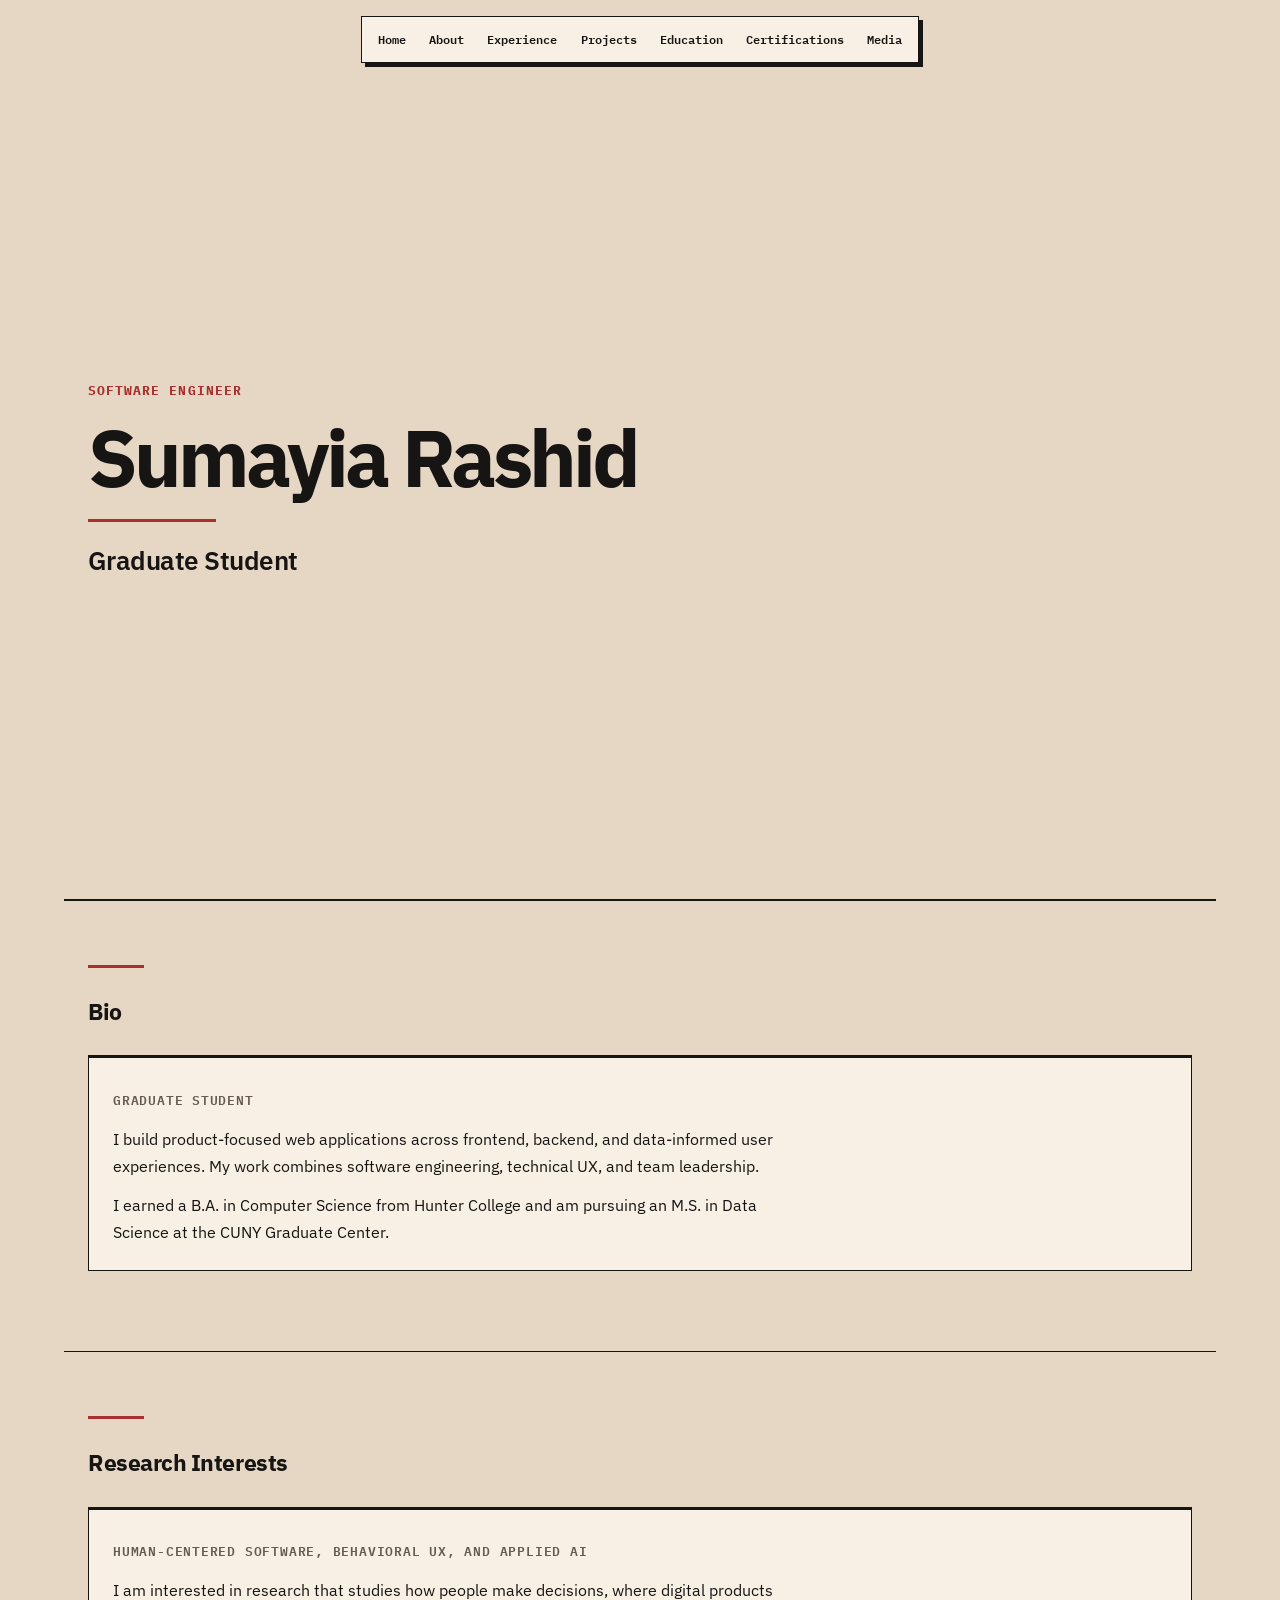
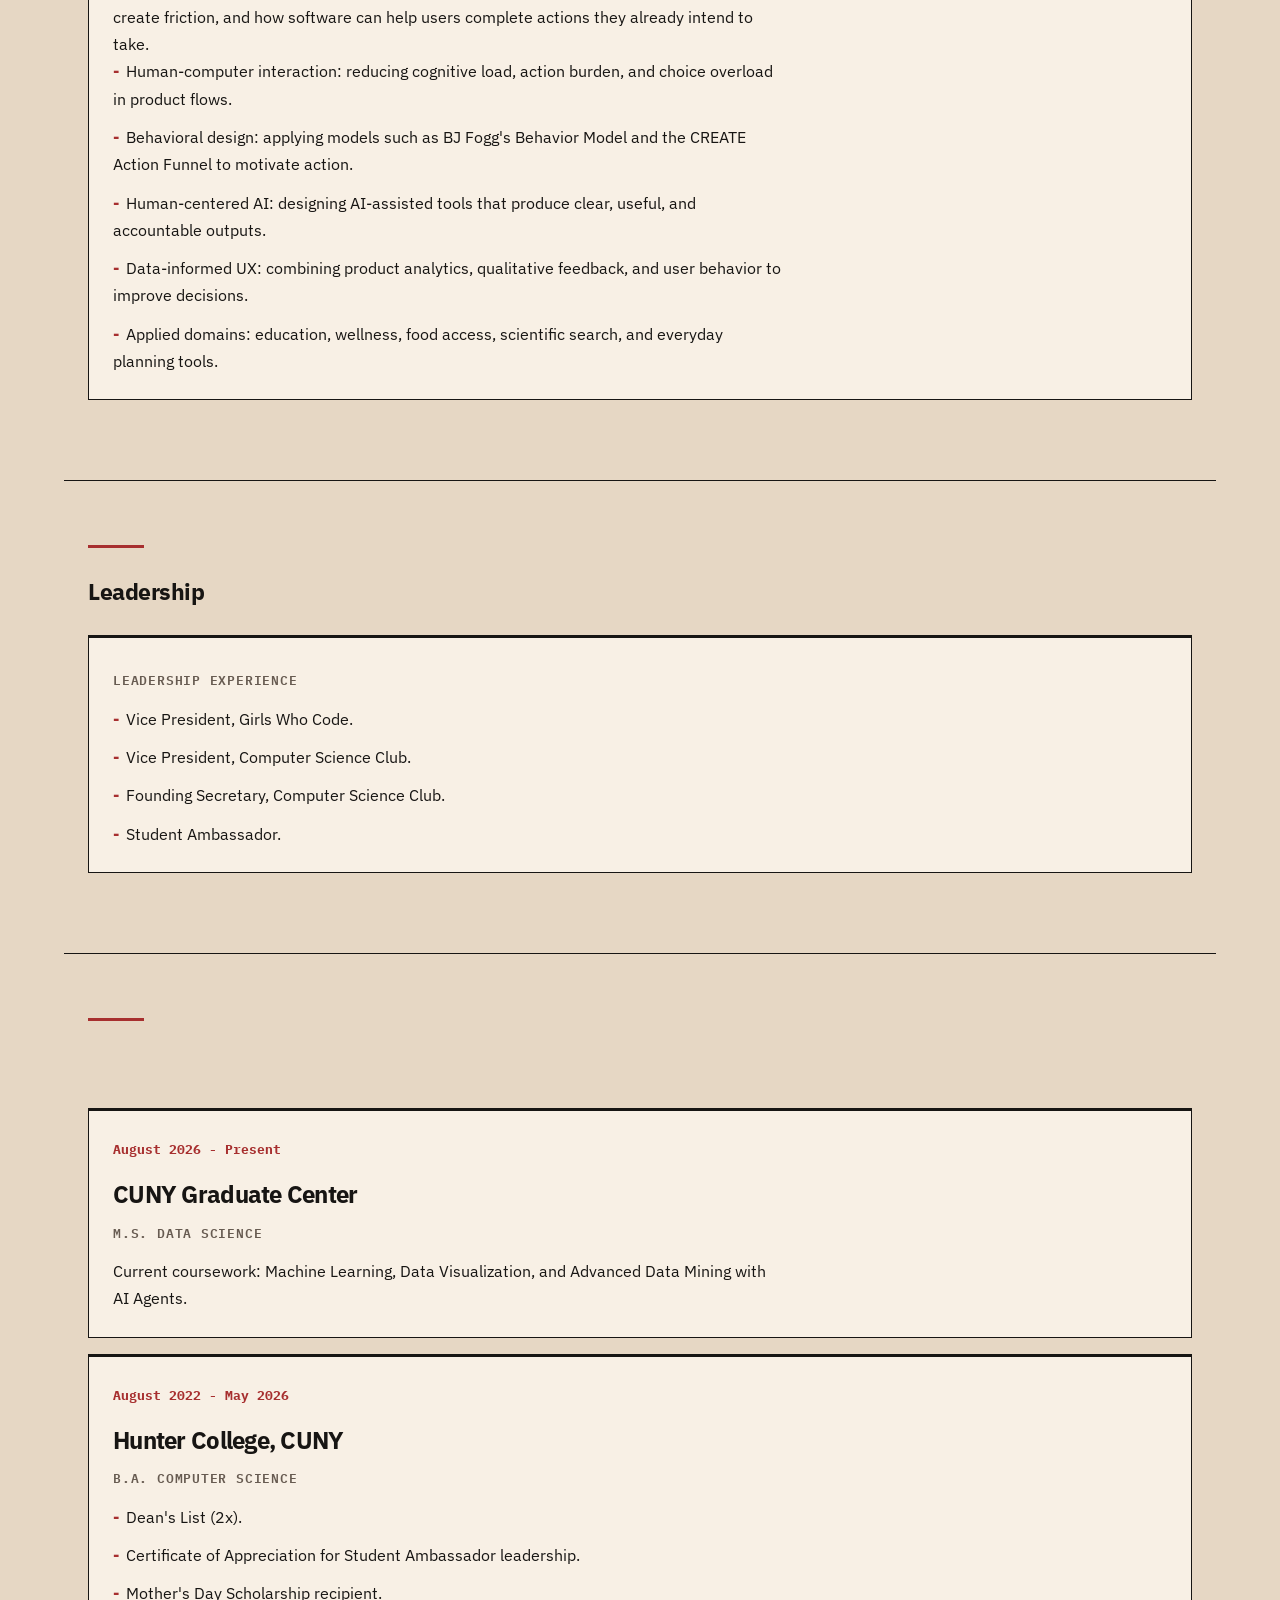
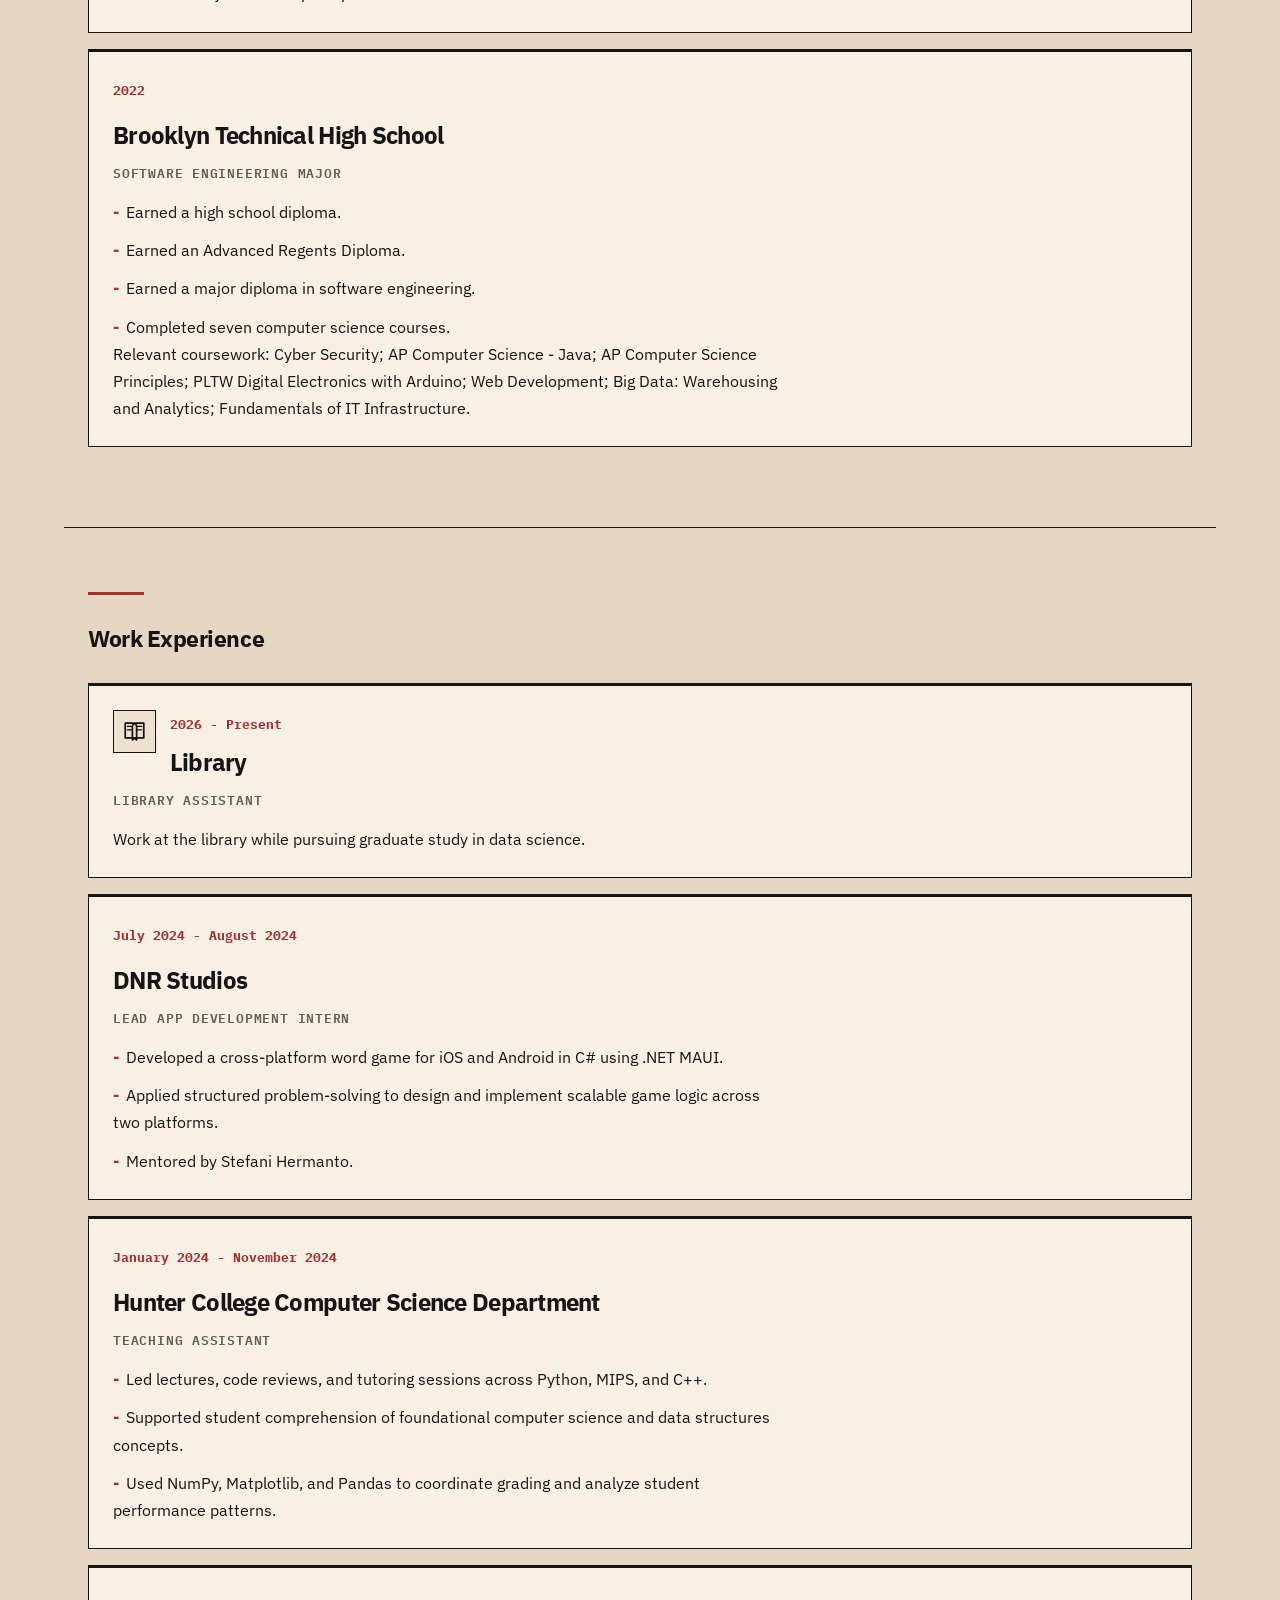
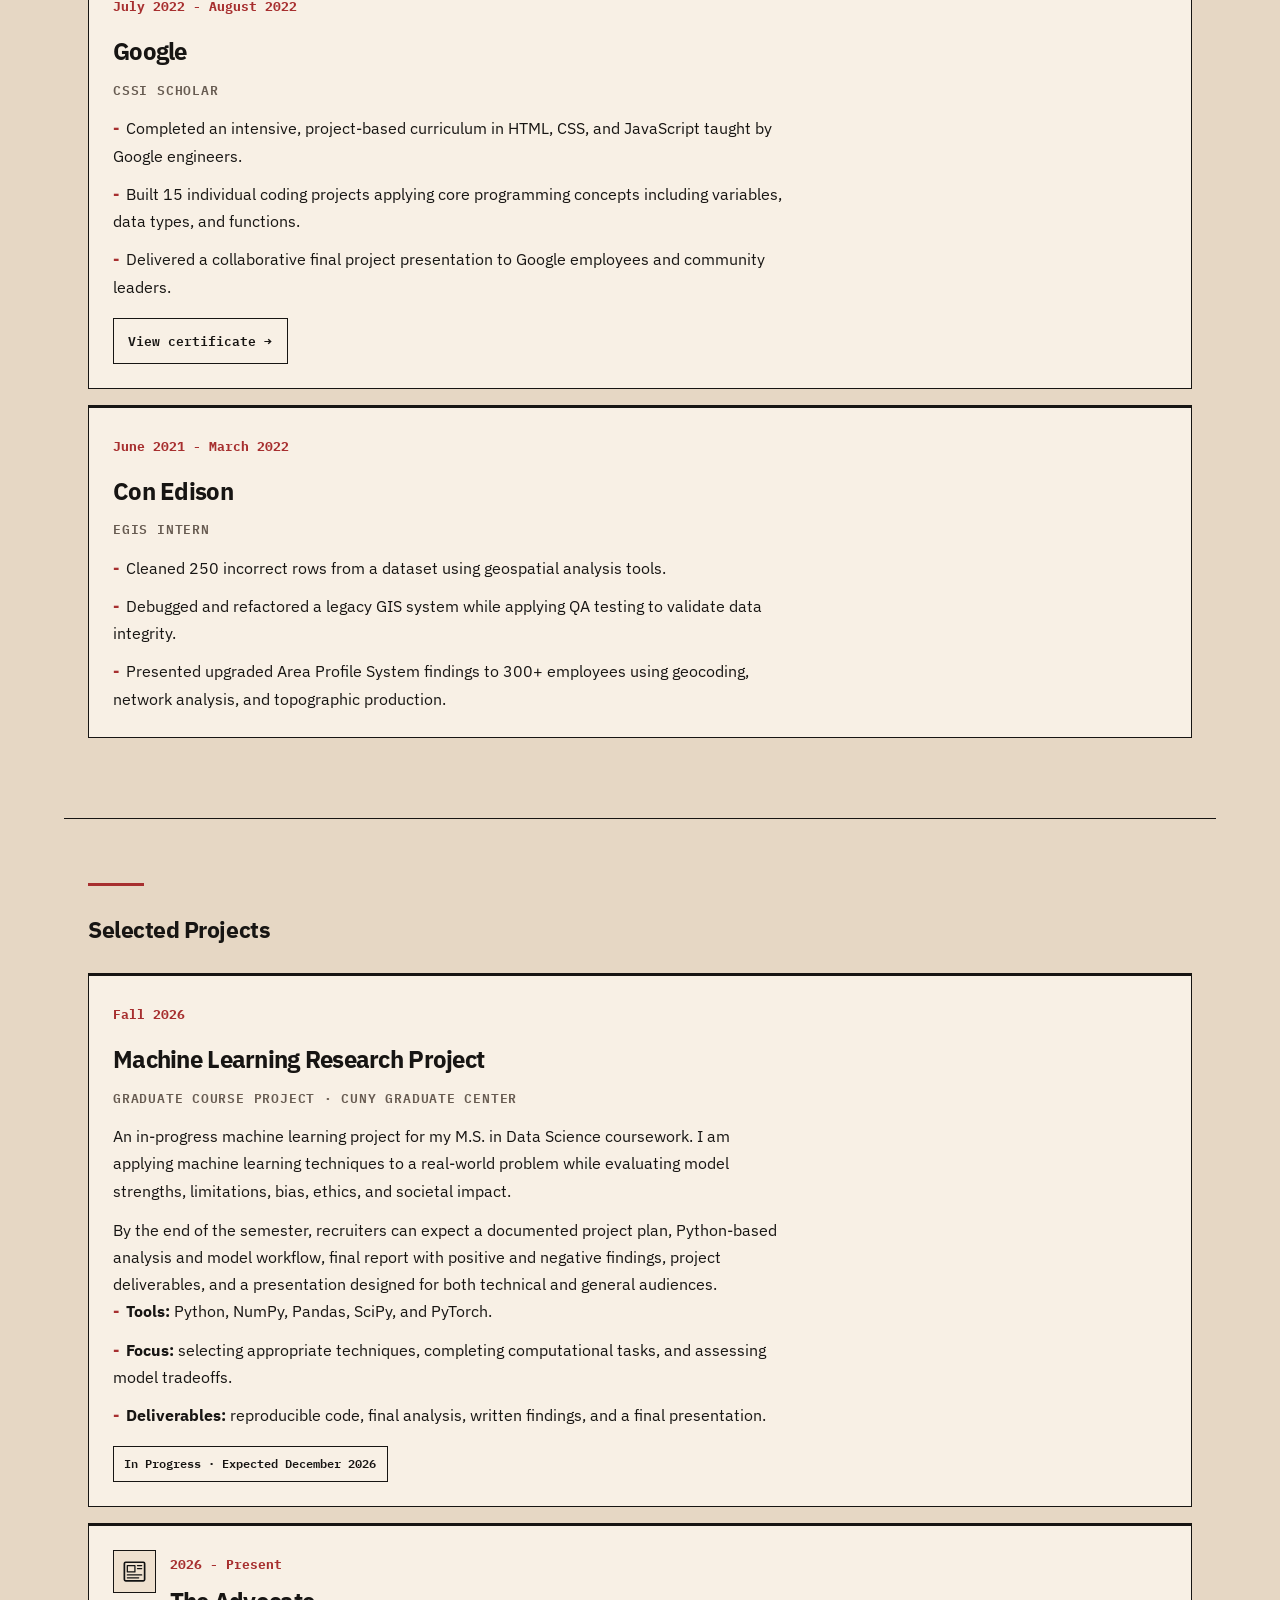
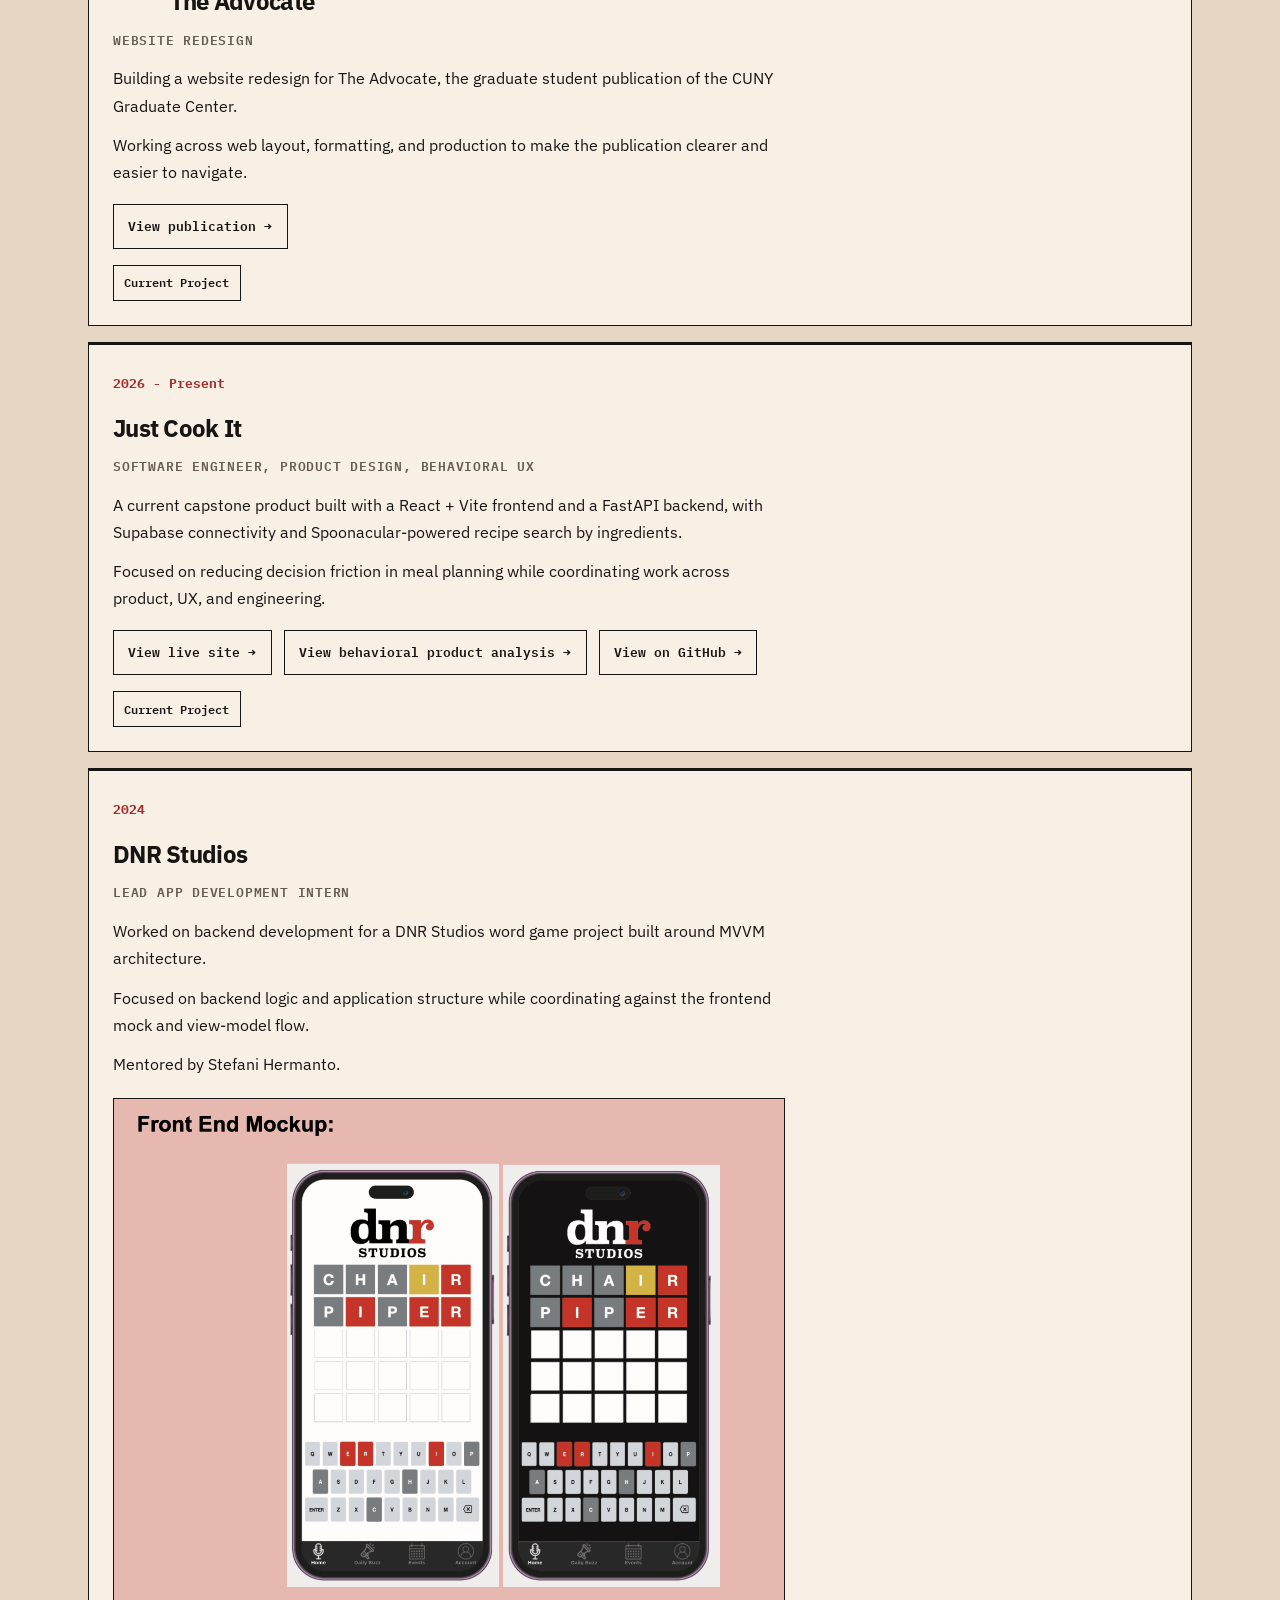
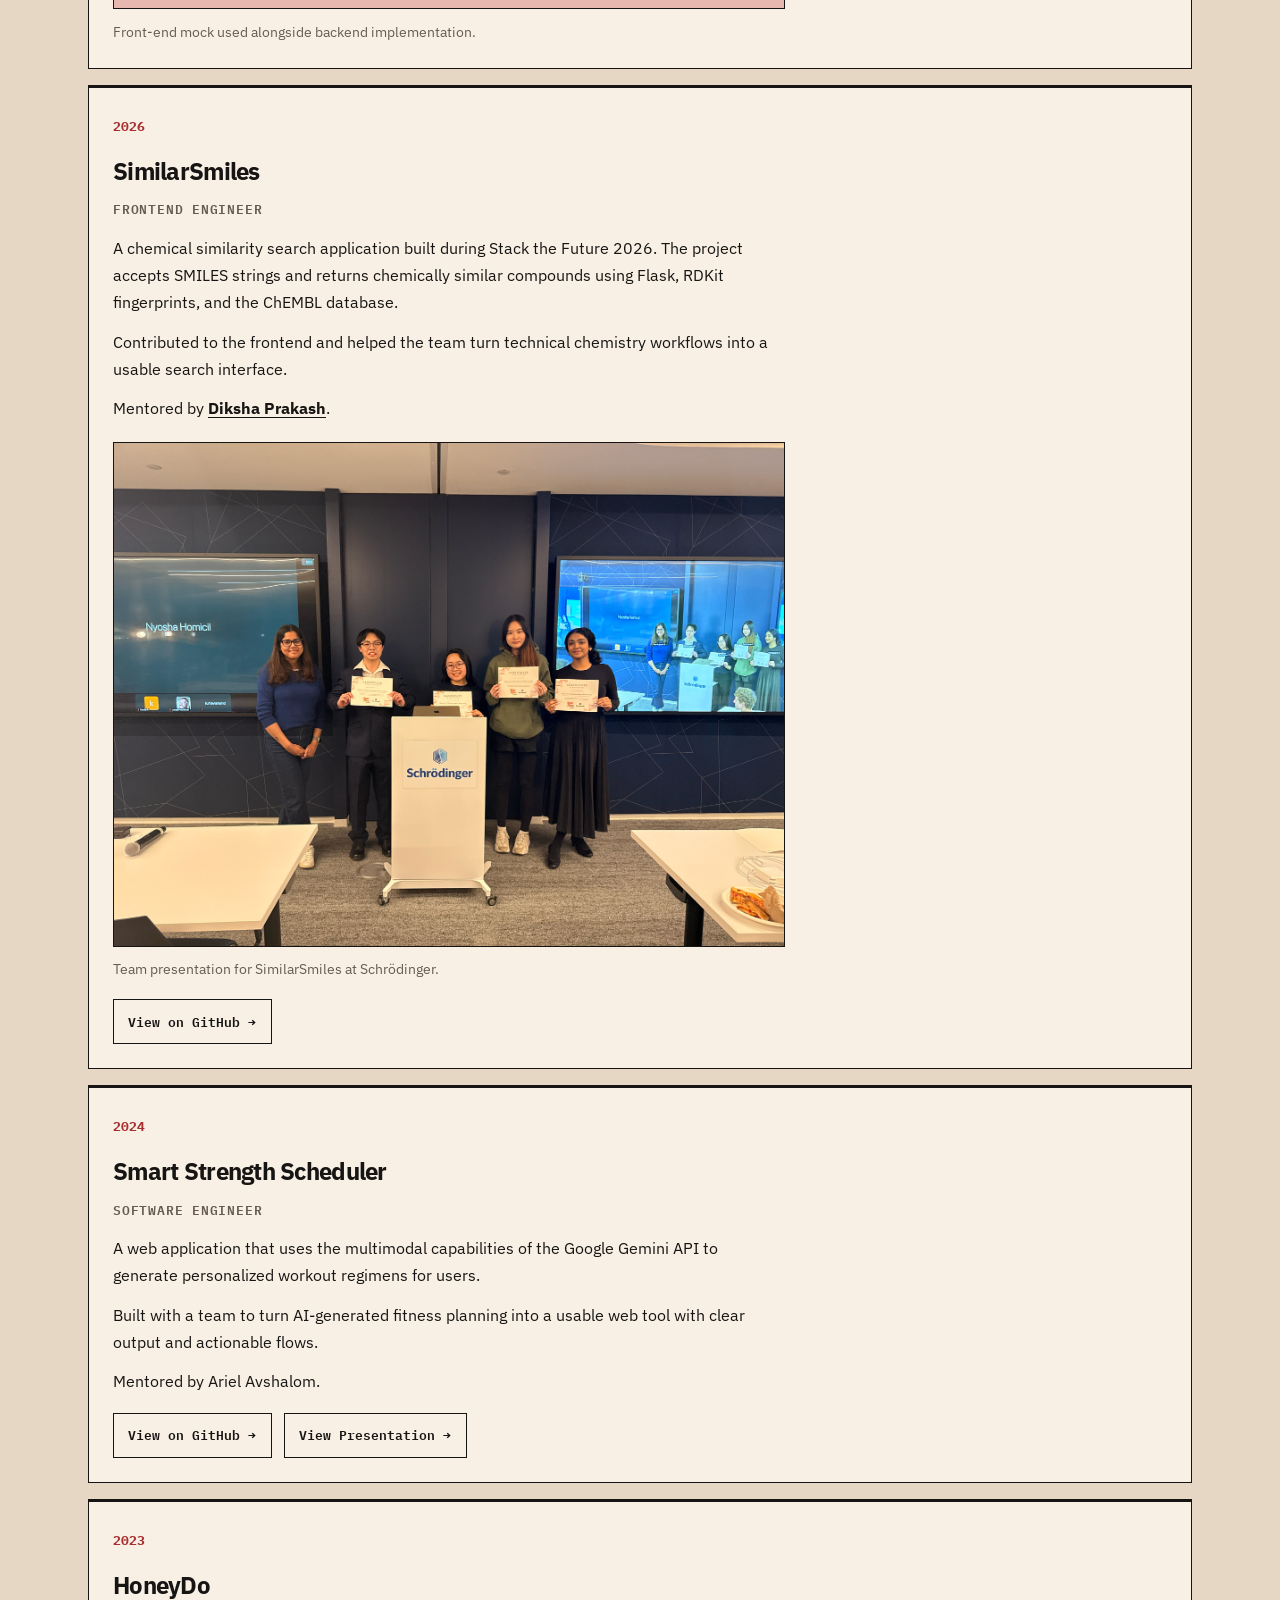
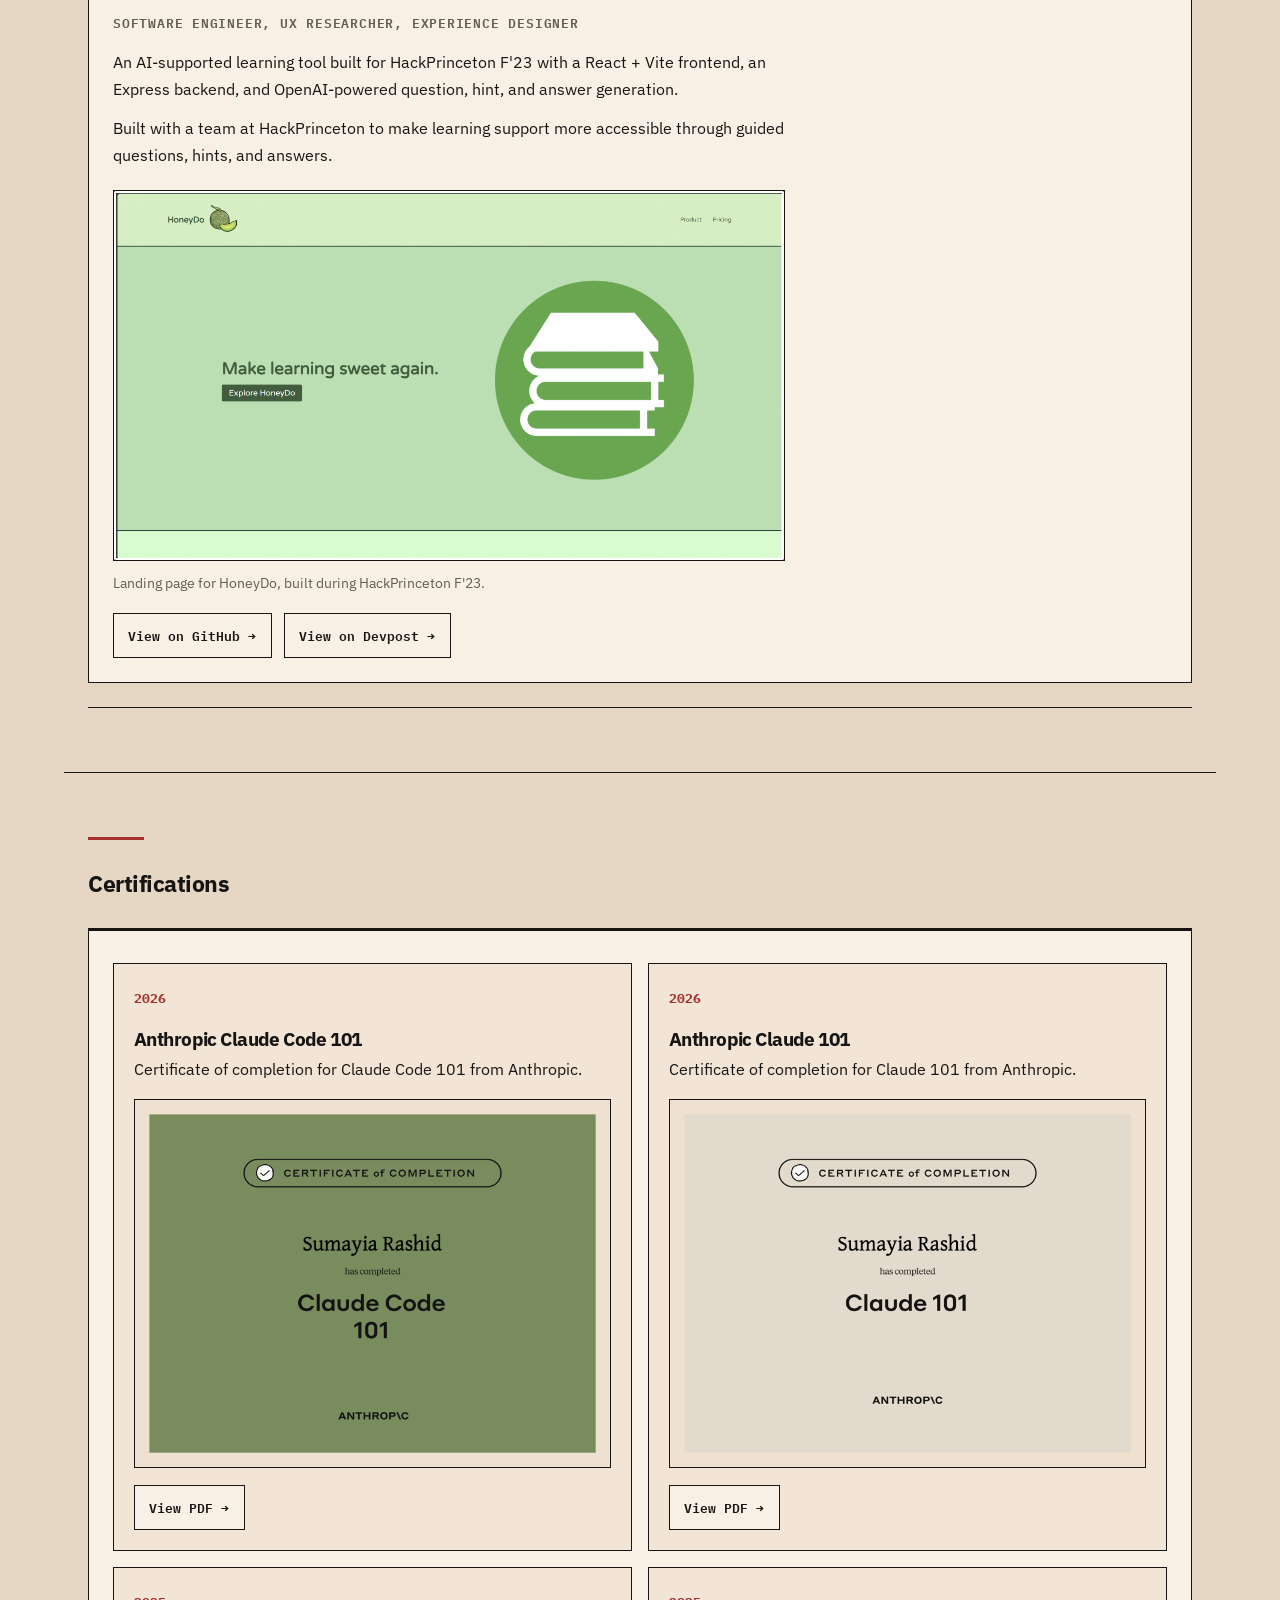
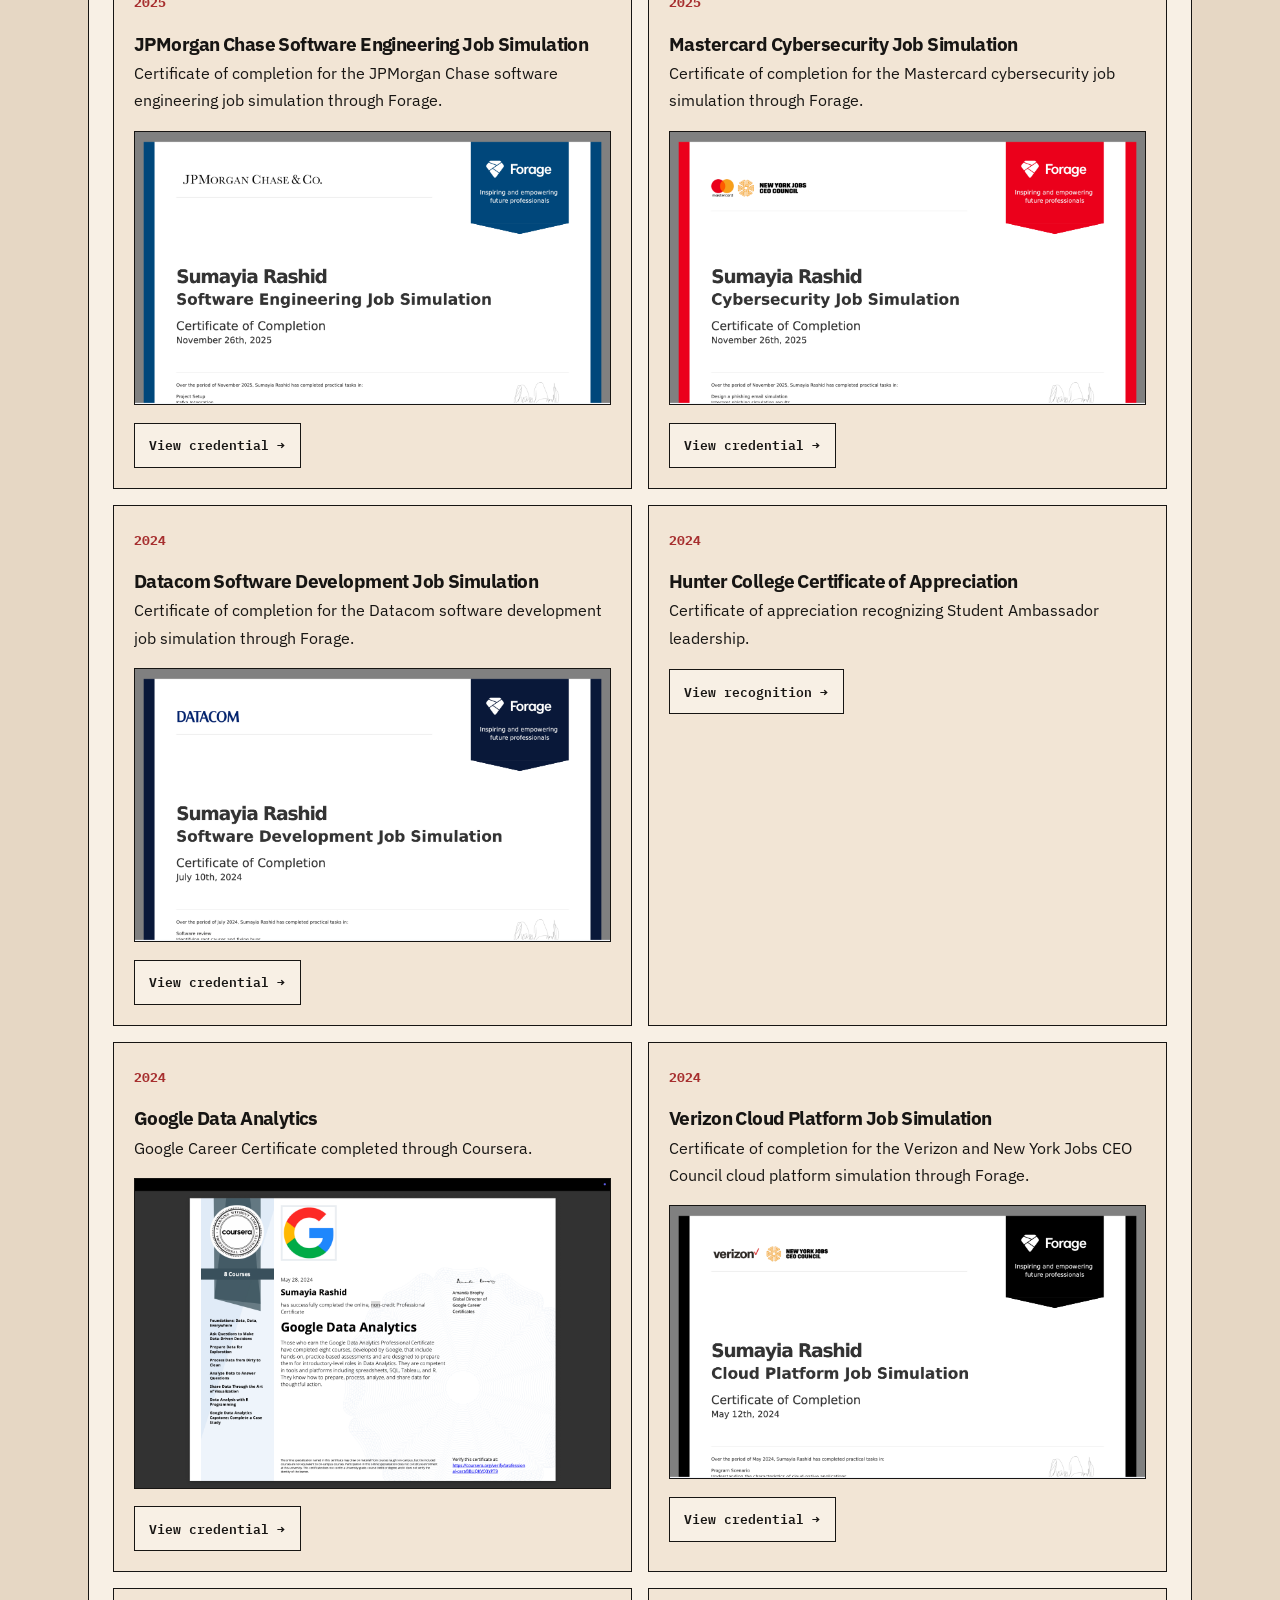
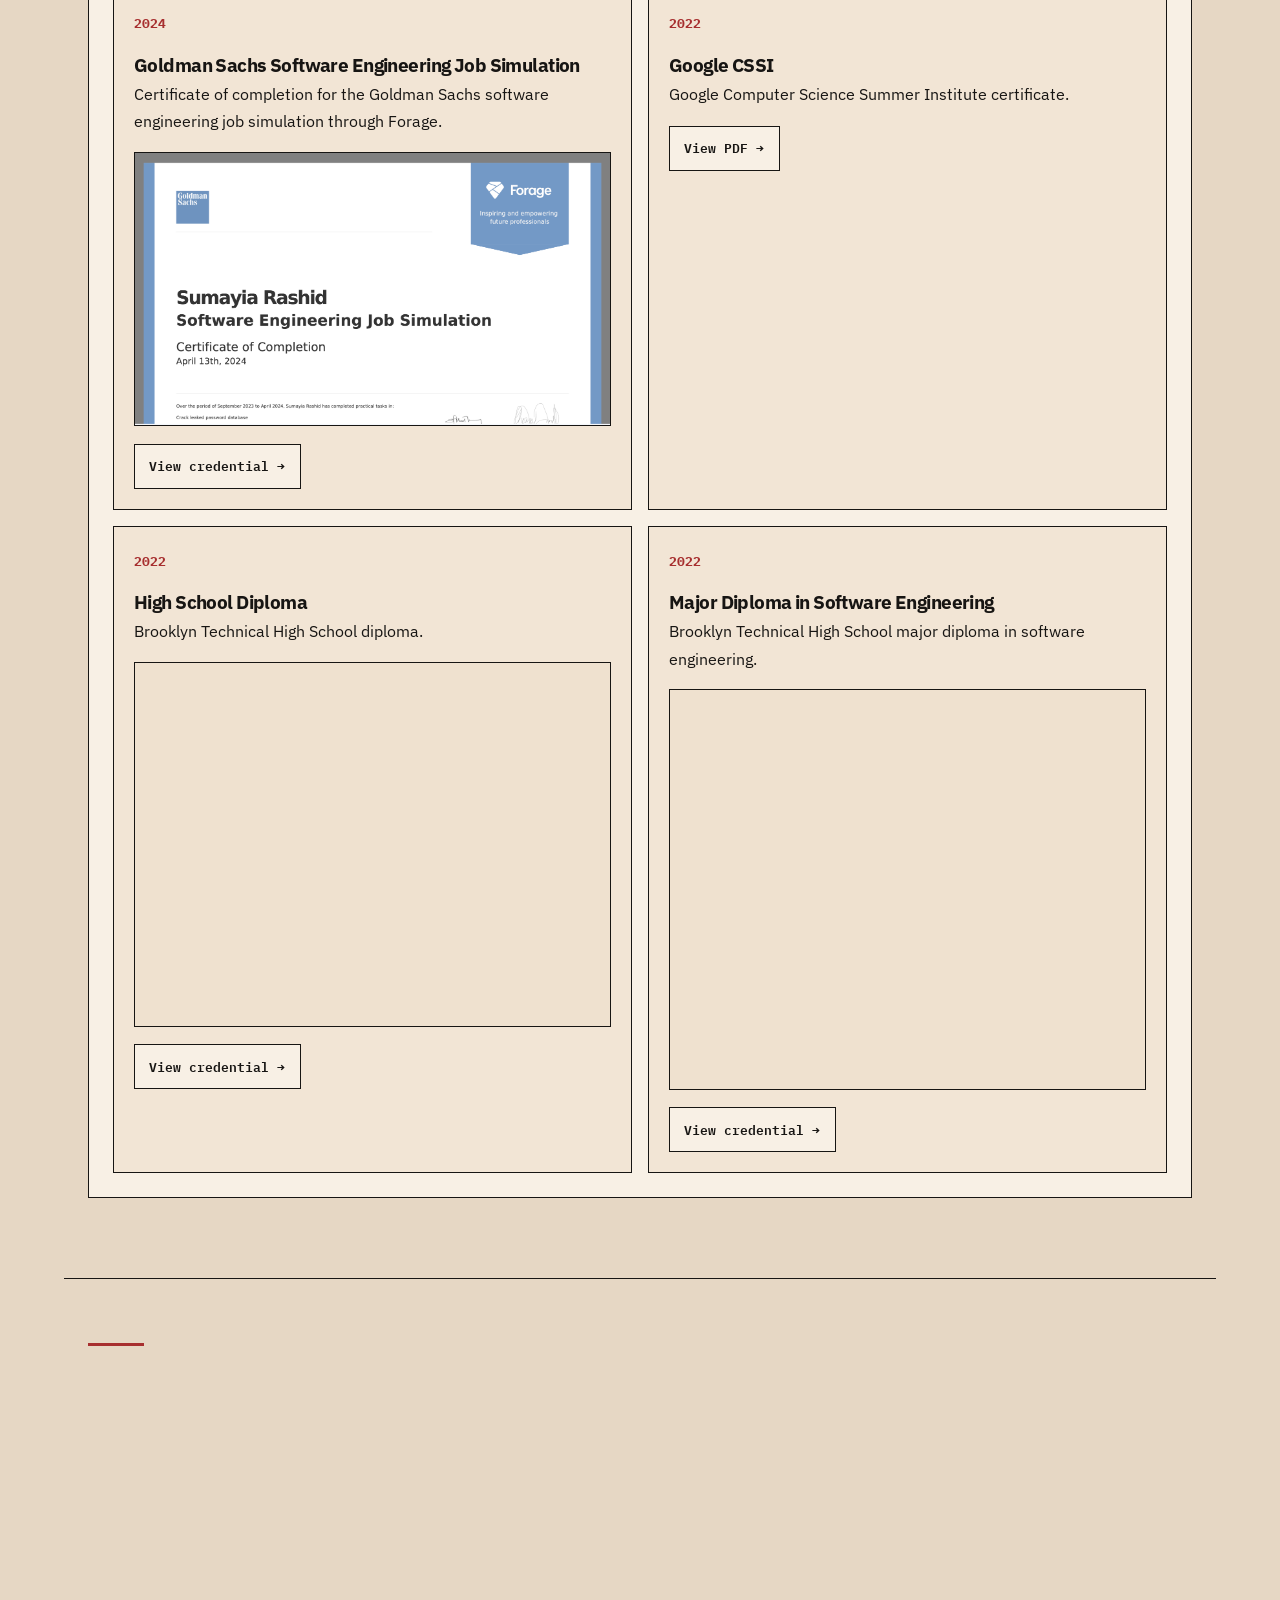
==== commit 314e5d93: "Refresh portfolio content and redesign visual theme" ====
--- a/index.html
+++ b/index.html
@@ -15,44 +15,17 @@
 
   <nav class="site-nav" aria-label="Primary navigation">
     <a href="#home">Home</a>
-    <a href="#bio">Bio</a>
-    <a href="#interests">Interests</a>
-    <a href="#leadership">Leadership</a>
-    <a href="#education">Education</a>
+    <a href="#bio">About</a>
     <a href="#experience">Experience</a>
     <a href="#work">Projects</a>
+    <a href="#education">Education</a>
     <a href="#certifications">Certifications</a>
-    <a href="#talks-media">Talks &amp; Media</a>
+    <a href="#talks-media">Media</a>
   </nav>
-
-  <button class="theme-toggle" type="button" aria-label="Switch to night theme" aria-pressed="false">
-    <span class="moon-icon"></span>
-  </button>
-
-  <div class="hanging-bow" aria-hidden="true">
-    <span class="bow-string"></span>
-    <span class="bow-sparkle sparkle-one"></span>
-    <span class="bow-sparkle sparkle-two"></span>
-    <span class="bow-sparkle sparkle-three"></span>
-    <span class="bow-shape">
-      <span class="bow-loop bow-loop-left"></span>
-      <span class="bow-loop bow-loop-right"></span>
-      <span class="bow-knot"></span>
-      <span class="bow-tail bow-tail-left"></span>
-      <span class="bow-tail bow-tail-right"></span>
-    </span>
-  </div>
-
-  <div class="night-sky" aria-hidden="true">
-    <span class="shooting-star star-one"></span>
-    <span class="shooting-star star-two"></span>
-    <span class="shooting-star star-three"></span>
-    <span class="shooting-star star-four"></span>
-  </div>
 
   <main id="content">
   <header id="home">
-    <p class="eyebrow">Graduate Student • NYC Raised</p>
+    <p class="eyebrow">Software Engineer</p>
     <h1 id="animated-name">Sumayia Rashid</h1>
     <div class="divider"></div>
     <h2>Graduate Student</h2>
@@ -153,26 +126,12 @@
       <div class="project-heading">
         <img class="section-icon" src="assets/icons/book.svg" alt="" aria-hidden="true" />
         <div>
-          <p class="project-year">Current</p>
+          <p class="project-year">2026 - Present</p>
           <h3>Library</h3>
         </div>
       </div>
       <p class="role">Library Assistant</p>
       <p>Work at the library while pursuing graduate study in data science.</p>
-    </div>
-
-    <div class="project">
-      <p class="project-year">August 2026 - Present</p>
-      <h3>CUNY Graduate Center</h3>
-      <p class="role">Web Editor</p>
-      <ul>
-        <li>Serve as Layout/Production Editor for The Advocate, the graduate student publication of the DGSC.</li>
-        <li>Manage web layout, formatting, and production workflow for published digital content.</li>
-        <li>Maintain publication standards for consistency, readability, and issue production.</li>
-      </ul>
-      <div class="project-links">
-        <a href="https://gcadvocate.com/" target="_blank" rel="noopener noreferrer">View publication →</a>
-      </div>
     </div>
 
     <div class="project">
@@ -227,10 +186,35 @@
     <h2 class="section-title">Selected Projects</h2>
 
     <div class="project">
+      <p class="project-year">Fall 2026</p>
+      <h3>Machine Learning Research Project</h3>
+      <p class="role">Graduate Course Project · CUNY Graduate Center</p>
+
+      <p>
+        An in-progress machine learning project for my M.S. in Data Science coursework. I am applying machine learning
+        techniques to a real-world problem while evaluating model strengths, limitations, bias, ethics, and societal impact.
+      </p>
+
+      <p>
+        By the end of the semester, recruiters can expect a documented project plan, Python-based analysis and model
+        workflow, final report with positive and negative findings, project deliverables, and a presentation designed
+        for both technical and general audiences.
+      </p>
+
+      <ul>
+        <li><strong>Tools:</strong> Python, NumPy, Pandas, SciPy, and PyTorch.</li>
+        <li><strong>Focus:</strong> selecting appropriate techniques, completing computational tasks, and assessing model tradeoffs.</li>
+        <li><strong>Deliverables:</strong> reproducible code, final analysis, written findings, and a final presentation.</li>
+      </ul>
+
+      <span class="tag">In Progress · Expected December 2026</span>
+    </div>
+
+    <div class="project">
       <div class="project-heading">
         <img class="section-icon" src="assets/icons/newspaper.svg" alt="" aria-hidden="true" />
         <div>
-          <p class="project-year">2026</p>
+          <p class="project-year">2026 - Present</p>
           <h3>The Advocate</h3>
         </div>
       </div>
@@ -238,13 +222,13 @@
       <p>Building a website redesign for The Advocate, the graduate student publication of the CUNY Graduate Center.</p>
       <p>Working across web layout, formatting, and production to make the publication clearer and easier to navigate.</p>
       <div class="project-links">
-        <a href="https://gcadvocate.com/" target="_blank" rel="noopener noreferrer">View publication →</a>
+        <a href="https://gc-advocate.vercel.app" target="_blank" rel="noopener noreferrer">View publication →</a>
       </div>
       <span class="tag">Current Project</span>
     </div>
 
     <div class="project">
-      <p class="project-year">2026</p>
+      <p class="project-year">2026 - Present</p>
       <h3>Just Cook It</h3>
       <p class="role">Software Engineer, Product Design, Behavioral UX</p>
 
--- a/style.css
+++ b/style.css
@@ -1,28 +1,17 @@
-@import url("https://fonts.googleapis.com/css2?family=Merienda:wght@400;500;600;700;800&display=swap");
+@import url("https://fonts.googleapis.com/css2?family=IBM+Plex+Mono:wght@400;500;600&family=IBM+Plex+Sans:wght@400;500;600;700&display=swap");
 
 :root {
-  --bg: linear-gradient(
-    180deg,
-    #fff2f7 0%,
-    #ffd7e8 16%,
-    #ffc6b3 32%,
-    #f6b7d8 48%,
-    #d7d8ff 64%,
-    #9dc9f3 82%,
-    #4e8ecb 100%
-  );
-  --surface: #ffffff;
-  --surface-soft: #fcfcfc;
-  --button-bg: #ffffff;
-  --tag-bg: #f1f1f1;
-  --image-bg: #ffffff;
-  --text: #121212;
-  --muted: #5b5b5b;
-  --border: #dcdcdc;
-  --border-strong: #bdbdbd;
-  --shadow: rgba(18, 18, 18, 0.06);
-  --font-body: "Merienda", "Comic Sans MS", cursive;
-  --font-mono: "Merienda", "Comic Sans MS", cursive;
+  --bg: #e6d7c4;
+  --surface: #f8f0e5;
+  --surface-soft: #f2e5d5;
+  --image-bg: #efe1cf;
+  --text: #171513;
+  --muted: #675b51;
+  --line: #171513;
+  --red: #a72f2f;
+  --border: #cdbda9;
+  --font-body: "IBM Plex Sans", sans-serif;
+  --font-mono: "IBM Plex Mono", monospace;
 }
 
 * {
@@ -43,54 +32,6 @@
   font-family: var(--font-body);
   line-height: 1.7;
   overflow-x: hidden;
-  background-attachment: fixed;
-  transition: background 0.45s ease, color 0.45s ease;
-}
-
-body.night-theme {
-  --bg: linear-gradient(180deg, #070b19 0%, #0d1730 34%, #13264a 68%, #07111f 100%);
-  --surface: rgba(11, 18, 36, 0.92);
-  --surface-soft: rgba(16, 27, 52, 0.9);
-  --button-bg: rgba(17, 29, 56, 0.96);
-  --tag-bg: rgba(255, 255, 255, 0.08);
-  --image-bg: rgba(255, 255, 255, 0.04);
-  --text: #f7f2ff;
-  --muted: #b9c4e6;
-  --border: rgba(217, 225, 255, 0.18);
-  --border-strong: rgba(236, 241, 255, 0.36);
-  --shadow: rgba(0, 0, 0, 0.32);
-  color-scheme: dark;
-}
-
-.theme-toggle {
-  position: fixed;
-  top: 1rem;
-  right: clamp(7rem, 10vw, 9rem);
-  z-index: 4;
-  display: inline-flex;
-  align-items: center;
-  justify-content: center;
-  width: 3.1rem;
-  height: 3.1rem;
-  border: 1px solid var(--border-strong);
-  border-radius: 50%;
-  background: var(--button-bg);
-  box-shadow: 0 0.75rem 2rem var(--shadow);
-  cursor: pointer;
-  transition: background 0.35s ease, border-color 0.35s ease, transform 0.35s ease;
-}
-
-.theme-toggle:hover {
-  border-color: var(--text);
-  transform: translateY(-1px);
-}
-
-.theme-toggle:focus-visible,
-.site-nav a:focus-visible,
-.skip-link:focus-visible,
-.project a:focus-visible {
-  outline: 2px solid var(--text);
-  outline-offset: 3px;
 }
 
 .skip-link {
@@ -98,9 +39,8 @@
   top: 0.75rem;
   left: 0.75rem;
   z-index: 6;
-  padding: 0.65rem 0.85rem;
-  border: 1px solid var(--border-strong);
-  border-radius: 0.55rem;
+  padding: 0.55rem 0.75rem;
+  border: 1px solid var(--line);
   background: var(--surface);
   color: var(--text);
   font-family: var(--font-mono);
@@ -112,33 +52,6 @@
 
 .skip-link:focus-visible {
   transform: translateY(0);
-}
-
-.moon-icon {
-  position: relative;
-  width: 1.35rem;
-  height: 1.35rem;
-  border-radius: 50%;
-  background: #f7df8a;
-  box-shadow: 0 0 1rem rgba(247, 223, 138, 0.7);
-}
-
-.moon-icon::after {
-  content: "";
-  position: absolute;
-  top: -0.05rem;
-  right: -0.05rem;
-  width: 1.12rem;
-  height: 1.12rem;
-  border-radius: 50%;
-  background: var(--button-bg);
-  opacity: 0.92;
-  transition: background 0.35s ease;
-}
-
-body.night-theme .moon-icon {
-  background: #fff2a8;
-  box-shadow: 0 0 1.25rem rgba(255, 242, 168, 0.95), 0 0 2.5rem rgba(172, 198, 255, 0.42);
 }
 
 .site-nav {
@@ -147,266 +60,32 @@
   left: 50%;
   z-index: 4;
   display: flex;
-  max-width: min(54rem, calc(100vw - 18rem));
-  padding: 0.45rem;
+  max-width: min(50rem, calc(100vw - 2rem));
+  padding: 0.35rem;
   overflow-x: auto;
-  gap: 0.25rem;
-  border: 1px solid var(--border-strong);
-  border-radius: 999px;
-  background: var(--button-bg);
-  background: color-mix(in srgb, var(--button-bg) 86%, transparent);
-  box-shadow: 0 0.75rem 2rem var(--shadow);
+  gap: 0.15rem;
+  border: 1px solid var(--line);
+  background: var(--surface);
+  box-shadow: 4px 4px 0 var(--line);
   transform: translateX(-50%);
-  -webkit-backdrop-filter: blur(16px);
-  backdrop-filter: blur(16px);
 }
 
 .site-nav a {
   flex: 0 0 auto;
-  padding: 0.5rem 0.72rem;
-  border-radius: 999px;
+  padding: 0.45rem 0.65rem;
   color: var(--text);
   font-family: var(--font-mono);
-  font-size: 0.74rem;
+  font-size: 0.72rem;
   font-weight: 600;
   text-decoration: none;
   white-space: nowrap;
-  transition: background 0.25s ease, color 0.25s ease;
+  transition: background 0.2s ease, color 0.2s ease;
 }
 
 .site-nav a:hover,
 .site-nav a:focus-visible {
-  background: var(--tag-bg);
-}
-
-.night-sky {
-  position: fixed;
-  inset: 0;
-  z-index: 0;
-  pointer-events: none;
-  opacity: 0;
-  overflow: hidden;
-  transition: opacity 0.45s ease;
-  background-image:
-    radial-gradient(circle at 12% 18%, rgba(255, 255, 255, 0.7) 0 1px, transparent 1px),
-    radial-gradient(circle at 28% 38%, rgba(255, 255, 255, 0.42) 0 1px, transparent 1px),
-    radial-gradient(circle at 62% 12%, rgba(255, 255, 255, 0.58) 0 1px, transparent 1px),
-    radial-gradient(circle at 84% 30%, rgba(255, 255, 255, 0.5) 0 1px, transparent 1px),
-    radial-gradient(circle at 48% 72%, rgba(255, 255, 255, 0.44) 0 1px, transparent 1px);
-}
-
-body.night-theme .night-sky {
-  opacity: 1;
-}
-
-.shooting-star {
-  position: absolute;
-  width: 8rem;
-  height: 2px;
-  border-radius: 999px;
-  background: linear-gradient(90deg, transparent, rgba(255, 255, 255, 0.95));
-  filter: drop-shadow(0 0 0.5rem rgba(207, 224, 255, 0.9));
-  opacity: 0;
-  transform: rotate(-32deg);
-  animation: shootingStar 7.5s ease-in-out infinite;
-}
-
-.shooting-star::after {
-  content: "";
-  position: absolute;
-  right: 0;
-  top: 50%;
-  width: 0.4rem;
-  height: 0.4rem;
-  border-radius: 50%;
-  background: #ffffff;
-  transform: translateY(-50%);
-  box-shadow: 0 0 1rem rgba(255, 255, 255, 0.95);
-}
-
-.star-one {
-  top: 12%;
-  left: 82%;
-}
-
-.star-two {
-  top: 28%;
-  left: 68%;
-  animation-delay: 2.2s;
-  animation-duration: 8.6s;
-}
-
-.star-three {
-  top: 6%;
-  left: 48%;
-  animation-delay: 4.8s;
-  animation-duration: 9.2s;
-}
-
-.star-four {
-  top: 44%;
-  left: 90%;
-  animation-delay: 6.4s;
-  animation-duration: 10s;
-}
-
-@keyframes shootingStar {
-  0%,
-  64% {
-    opacity: 0;
-    transform: translate3d(0, 0, 0) rotate(-32deg);
-  }
-
-  70% {
-    opacity: 1;
-  }
-
-  100% {
-    opacity: 0;
-    transform: translate3d(-95vw, 60vh, 0) rotate(-32deg);
-  }
-}
-
-.hanging-bow {
-  --bow-scale: 1;
-  position: fixed;
-  top: 0;
-  right: clamp(1rem, 4vw, 3rem);
-  z-index: 3;
-  width: 6.25rem;
-  height: 6.5rem;
-  pointer-events: none;
-  transform: scale(var(--bow-scale));
-  transform-origin: top center;
-  animation: bowDangle 7s ease-in-out infinite;
-}
-
-.bow-string {
-  position: absolute;
-  top: 0;
-  left: 50%;
-  width: 1px;
-  height: 2rem;
-  background: rgba(18, 18, 18, 0.38);
-}
-
-body.night-theme .bow-string {
-  background: rgba(255, 255, 255, 0.45);
-}
-
-.bow-shape {
-  position: absolute;
-  top: 1.65rem;
-  left: 50%;
-  width: 5.4rem;
-  height: 3.8rem;
-  transform: translateX(-50%);
-}
-
-.bow-loop,
-.bow-knot,
-.bow-tail {
-  position: absolute;
-  background: linear-gradient(135deg, #ffd1e4 0%, #ff86bf 48%, #f04f9c 100%);
-  border: 1px solid rgba(205, 69, 134, 0.38);
-  box-shadow: 0 0.35rem 1.1rem rgba(240, 79, 156, 0.22);
-}
-
-.bow-loop {
-  top: 0.65rem;
-  width: 2.35rem;
-  height: 1.65rem;
-}
-
-.bow-loop-left {
-  left: 0.15rem;
-  border-radius: 72% 38% 66% 42%;
-  transform: rotate(-18deg);
-}
-
-.bow-loop-right {
-  right: 0.15rem;
-  border-radius: 38% 72% 42% 66%;
-  transform: rotate(18deg);
-}
-
-.bow-knot {
-  top: 0.82rem;
-  left: 50%;
-  width: 1.05rem;
-  height: 1.05rem;
-  border-radius: 50%;
-  transform: translateX(-50%);
-  background: linear-gradient(135deg, #ffe0ed 0%, #ff70b4 100%);
-}
-
-.bow-tail {
-  top: 2rem;
-  width: 1.15rem;
-  height: 1.7rem;
-  clip-path: polygon(0 0, 100% 0, 78% 100%, 50% 72%, 20% 100%);
-}
-
-.bow-tail-left {
-  left: 1.7rem;
-  transform: rotate(8deg);
-}
-
-.bow-tail-right {
-  right: 1.7rem;
-  transform: rotate(-8deg);
-}
-
-.bow-sparkle {
-  position: absolute;
-  width: 0.44rem;
-  height: 0.44rem;
-  background: #ffffff;
-  box-shadow: 0 0 0.8rem rgba(255, 255, 255, 0.95), 0 0 1.2rem rgba(255, 126, 190, 0.7);
-  clip-path: polygon(50% 0, 61% 38%, 100% 50%, 61% 62%, 50% 100%, 39% 62%, 0 50%, 39% 38%);
-  opacity: 0.3;
-  animation: sparklePulse 4.8s ease-in-out infinite;
-}
-
-.sparkle-one {
-  top: 2.35rem;
-  left: 0.45rem;
-}
-
-.sparkle-two {
-  top: 1.2rem;
-  right: 0.5rem;
-  animation-delay: 1.4s;
-}
-
-.sparkle-three {
-  top: 4.6rem;
-  right: 1.25rem;
-  animation-delay: 2.6s;
-}
-
-@keyframes bowDangle {
-  0%,
-  100% {
-    transform: scale(var(--bow-scale)) rotate(-1.5deg);
-  }
-
-  50% {
-    transform: scale(var(--bow-scale)) rotate(1.5deg);
-  }
-}
-
-@keyframes sparklePulse {
-  0%,
-  100% {
-    opacity: 0.22;
-    transform: scale(0.75) rotate(0deg);
-  }
-
-  45% {
-    opacity: 1;
-    transform: scale(1.2) rotate(45deg);
-  }
+  background: var(--red);
+  color: #fffaf3;
 }
 
 header,
@@ -426,17 +105,27 @@
   flex-direction: column;
   justify-content: center;
   align-items: flex-start;
+  padding-top: 8rem;
+  border-bottom: 1px solid var(--line);
 }
 
 section {
-  border-top: 1px solid var(--border);
+  border-top: 1px solid var(--line);
+}
+
+section::before {
+  content: "";
+  display: block;
+  width: 3.5rem;
+  height: 3px;
+  margin-bottom: 1.5rem;
+  background: var(--red);
 }
 
 .eyebrow,
 h1,
 .divider,
 header h2,
-.hero-note,
 .section-title,
 .project,
 .skyline,
@@ -459,9 +148,9 @@
 }
 
 .eyebrow {
-  color: var(--muted);
+  color: var(--red);
   font-size: 0.82rem;
-  font-weight: 500;
+  font-weight: 700;
   letter-spacing: 0.08em;
   text-transform: uppercase;
 }
@@ -488,19 +177,12 @@
   letter-spacing: -0.02em;
 }
 
-.hero-note {
-  max-width: 36rem;
-  margin-top: 1rem;
-  color: var(--muted);
-  font-size: 1rem;
-}
-
 .divider {
   width: 100%;
   max-width: 8rem;
-  height: 2px;
+  height: 3px;
   margin-top: 1.4rem;
-  background: var(--text);
+  background: var(--red);
 }
 
 .section-title {
@@ -514,18 +196,16 @@
   margin-bottom: 1rem;
   padding: 1.5rem;
   background: var(--surface);
-  border: 1px solid var(--border);
-  border-radius: 1rem;
-  box-shadow: 0 10px 30px var(--shadow);
-  transition: background 0.35s ease, border-color 0.35s ease, box-shadow 0.35s ease;
+  border: 1px solid var(--line);
+  border-top: 3px solid var(--line);
 }
 
 .project-year {
   display: inline-block;
   margin-bottom: 0.8rem;
-  color: var(--muted);
+  color: var(--red);
   font-size: 0.82rem;
-  font-weight: 600;
+  font-weight: 700;
 }
 
 .project-heading {
@@ -543,13 +223,8 @@
   width: 2.7rem;
   height: 2.7rem;
   padding: 0.45rem;
-  border: 1px solid var(--border);
-  border-radius: 0.65rem;
+  border: 1px solid var(--line);
   background: var(--image-bg);
-}
-
-body.night-theme .section-icon {
-  filter: invert(1);
 }
 
 .project h3 {
@@ -563,7 +238,7 @@
   margin-bottom: 0.9rem;
   color: var(--muted);
   font-size: 0.82rem;
-  font-weight: 500;
+  font-weight: 600;
   letter-spacing: 0.06em;
   text-transform: uppercase;
 }
@@ -581,8 +256,7 @@
   display: block;
   width: 100%;
   max-width: 42rem;
-  border: 1px solid var(--border);
-  border-radius: 0.8rem;
+  border: 1px solid var(--line);
   background: var(--image-bg);
 }
 
@@ -601,10 +275,8 @@
 
 .cert-card {
   padding: 1.25rem;
-  border: 1px solid var(--border);
-  border-radius: 0.8rem;
+  border: 1px solid var(--line);
   background: var(--surface-soft);
-  transition: background 0.35s ease, border-color 0.35s ease;
 }
 
 .cert-card h3 {
@@ -619,8 +291,7 @@
   display: block;
   width: 100%;
   margin-top: 1rem;
-  border: 1px solid var(--border);
-  border-radius: 0.6rem;
+  border: 1px solid var(--line);
   background: var(--image-bg);
 }
 
@@ -637,15 +308,16 @@
 }
 
 .project li::before {
-  content: "•";
+  content: "-";
   margin-right: 0.45rem;
-  color: var(--text);
+  color: var(--red);
+  font-weight: 700;
 }
 
 .project-links {
   display: flex;
   flex-wrap: wrap;
-  gap: 0.9rem;
+  gap: 0.75rem;
   margin-top: 1.1rem;
 }
 
@@ -653,21 +325,21 @@
   display: inline-flex;
   align-items: center;
   justify-content: center;
-  min-height: 2.8rem;
-  padding: 0.75rem 1rem;
-  border: 1px solid var(--border-strong);
-  border-radius: 0.7rem;
-  background: var(--button-bg);
+  min-height: 2.6rem;
+  padding: 0.65rem 0.9rem;
+  border: 1px solid var(--line);
+  background: var(--surface);
   color: var(--text);
   font-family: var(--font-mono);
-  font-size: 0.88rem;
-  font-weight: 500;
+  font-size: 0.82rem;
+  font-weight: 600;
   text-decoration: none;
-  transition: background 0.35s ease, border-color 0.35s ease, color 0.35s ease;
+  transition: background 0.2s ease, color 0.2s ease;
 }
 
 .project a:hover {
-  border-color: var(--text);
+  background: var(--red);
+  color: #fffaf3;
 }
 
 .project a.inline-link {
@@ -675,7 +347,6 @@
   min-height: auto;
   padding: 0;
   border: 0;
-  border-radius: 0;
   background: transparent;
   color: var(--text);
   font-family: inherit;
@@ -686,31 +357,35 @@
 }
 
 .project a.inline-link:hover {
-  color: var(--muted);
+  color: var(--red);
 }
 
 .tag {
   display: inline-flex;
   align-items: center;
   margin-top: 1rem;
-  padding: 0.45rem 0.7rem;
-  border-radius: 999px;
-  background: var(--tag-bg);
-  color: var(--muted);
+  padding: 0.4rem 0.65rem;
+  border: 1px solid var(--line);
+  color: var(--text);
   font-size: 0.78rem;
-  font-weight: 500;
+  font-weight: 600;
 }
 
 .skyline {
   width: 100%;
   height: 1px;
   margin-top: 1.5rem;
-  background: var(--border);
+  background: var(--line);
 }
 
 footer {
   color: var(--muted);
-  font-size: 0.94rem;
+  font-size: 0.9rem;
+}
+
+:focus-visible {
+  outline: 2px solid var(--red);
+  outline-offset: 3px;
 }
 
 @media (max-width: 768px) {
@@ -723,19 +398,15 @@
   header {
     min-height: 100vh;
     min-height: 100svh;
+    padding-top: 7rem;
+  }
+
+  .site-nav {
+    max-width: calc(100vw - 2rem);
   }
 
   .project {
     padding: 1.25rem;
-  }
-
-  .site-nav {
-    top: 5.35rem;
-    max-width: calc(100vw - 2rem);
-  }
-
-  body {
-    background-attachment: scroll;
   }
 
   .cert-grid {
@@ -749,17 +420,6 @@
 
   .project a {
     width: 100%;
-  }
-
-  .theme-toggle {
-    right: 5.25rem;
-  }
-
-  .hanging-bow {
-    --bow-scale: 0.82;
-    right: 0.75rem;
-    width: 4.8rem;
-    height: 5.25rem;
   }
 }
 
@@ -772,24 +432,13 @@
   h1,
   .divider,
   header h2,
-  .hero-note,
   .section-title,
   .project,
   .skyline,
-  footer {
+  footer,
+  .skip-link,
+  .site-nav a,
+  .project a {
     transition: none;
   }
-
-  .hanging-bow,
-  .bow-sparkle,
-  .shooting-star {
-    animation: none;
-  }
-
-  .theme-toggle,
-  .site-nav,
-  .night-sky,
-  .skip-link {
-    transition: none;
-  }
-}
+}
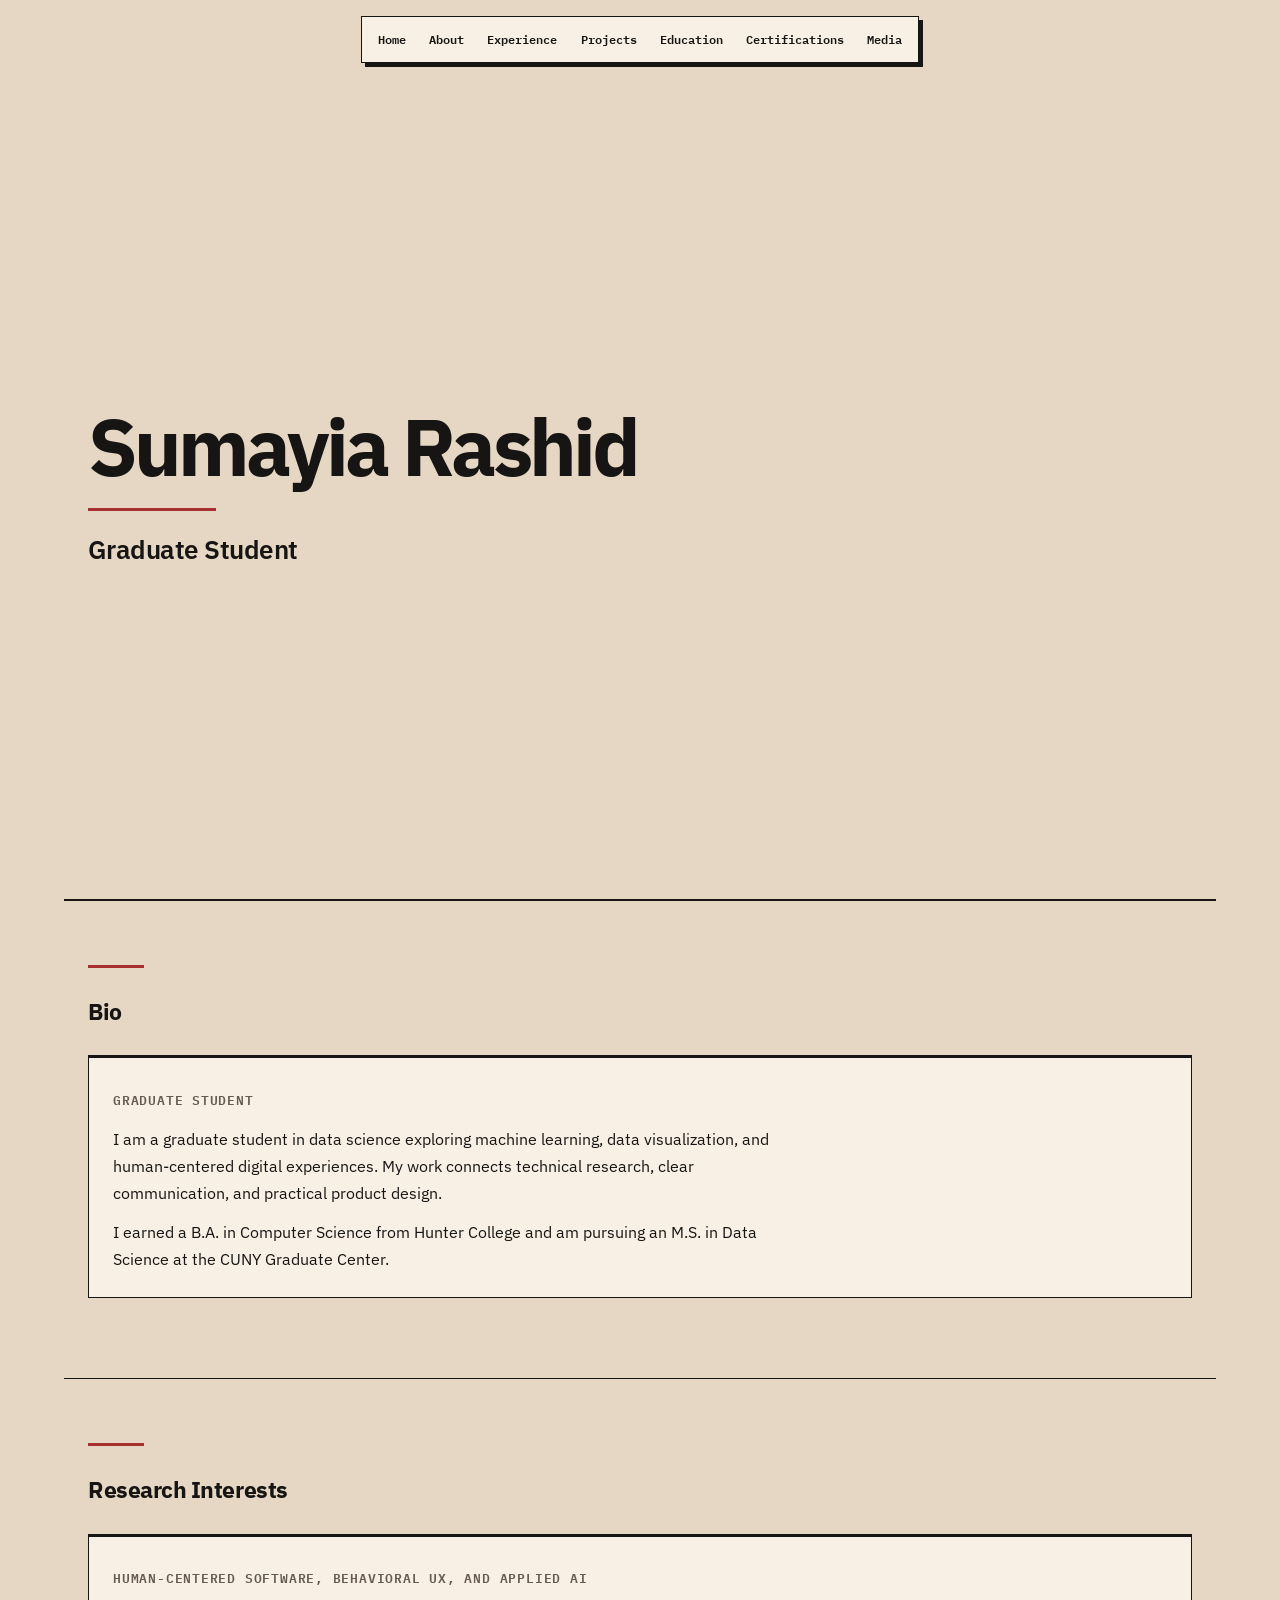
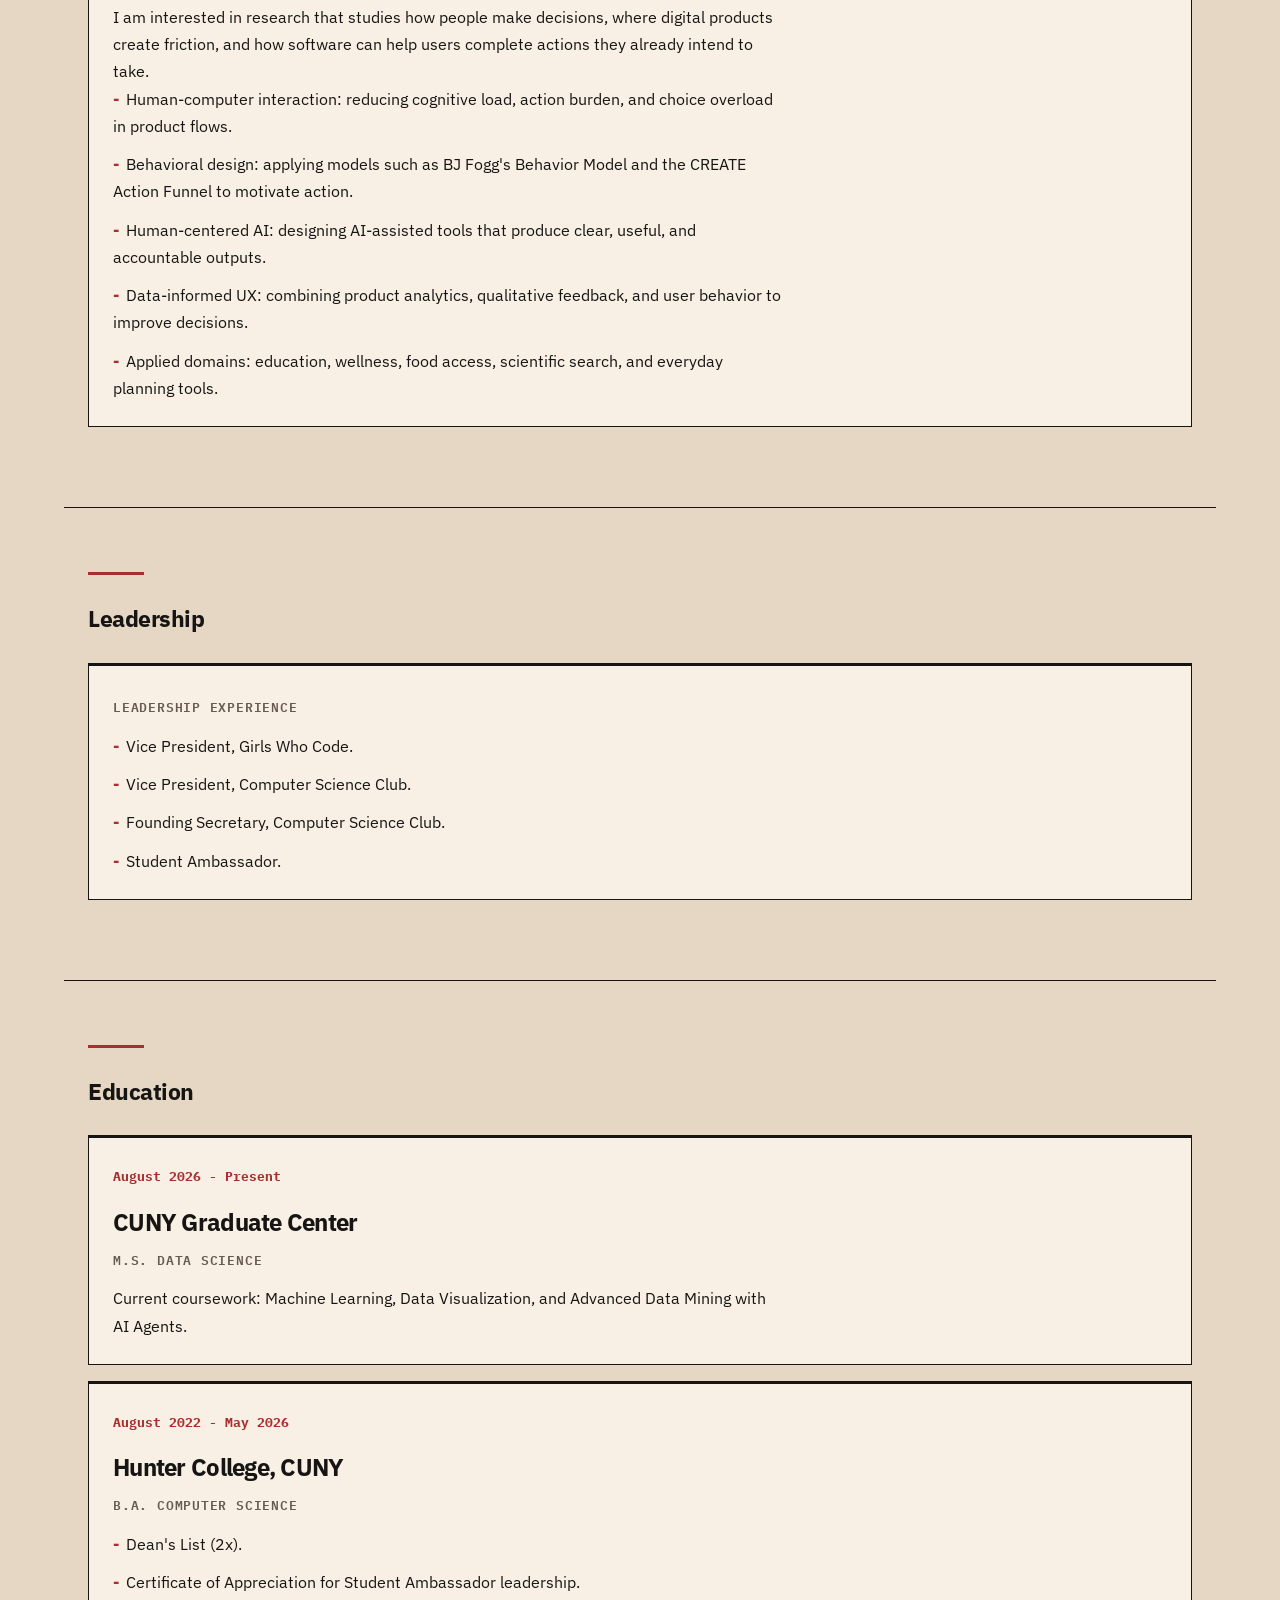
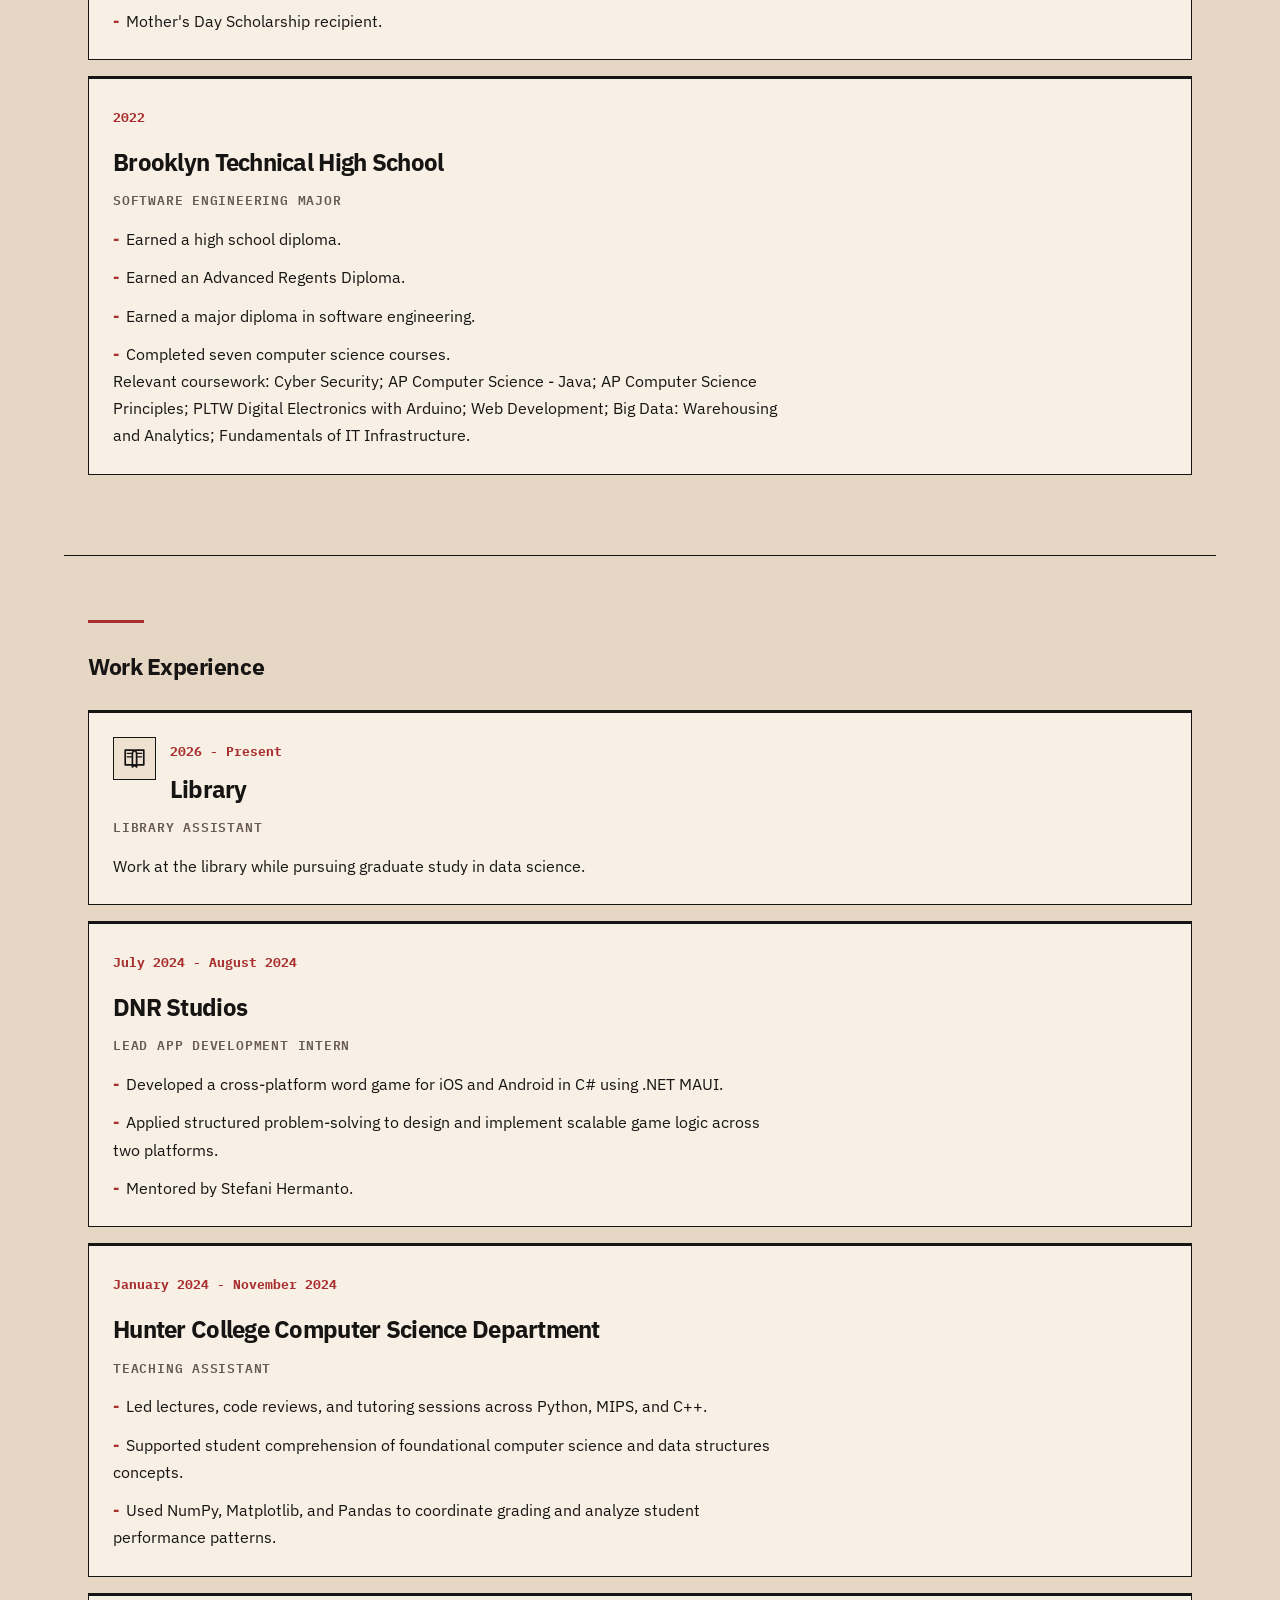
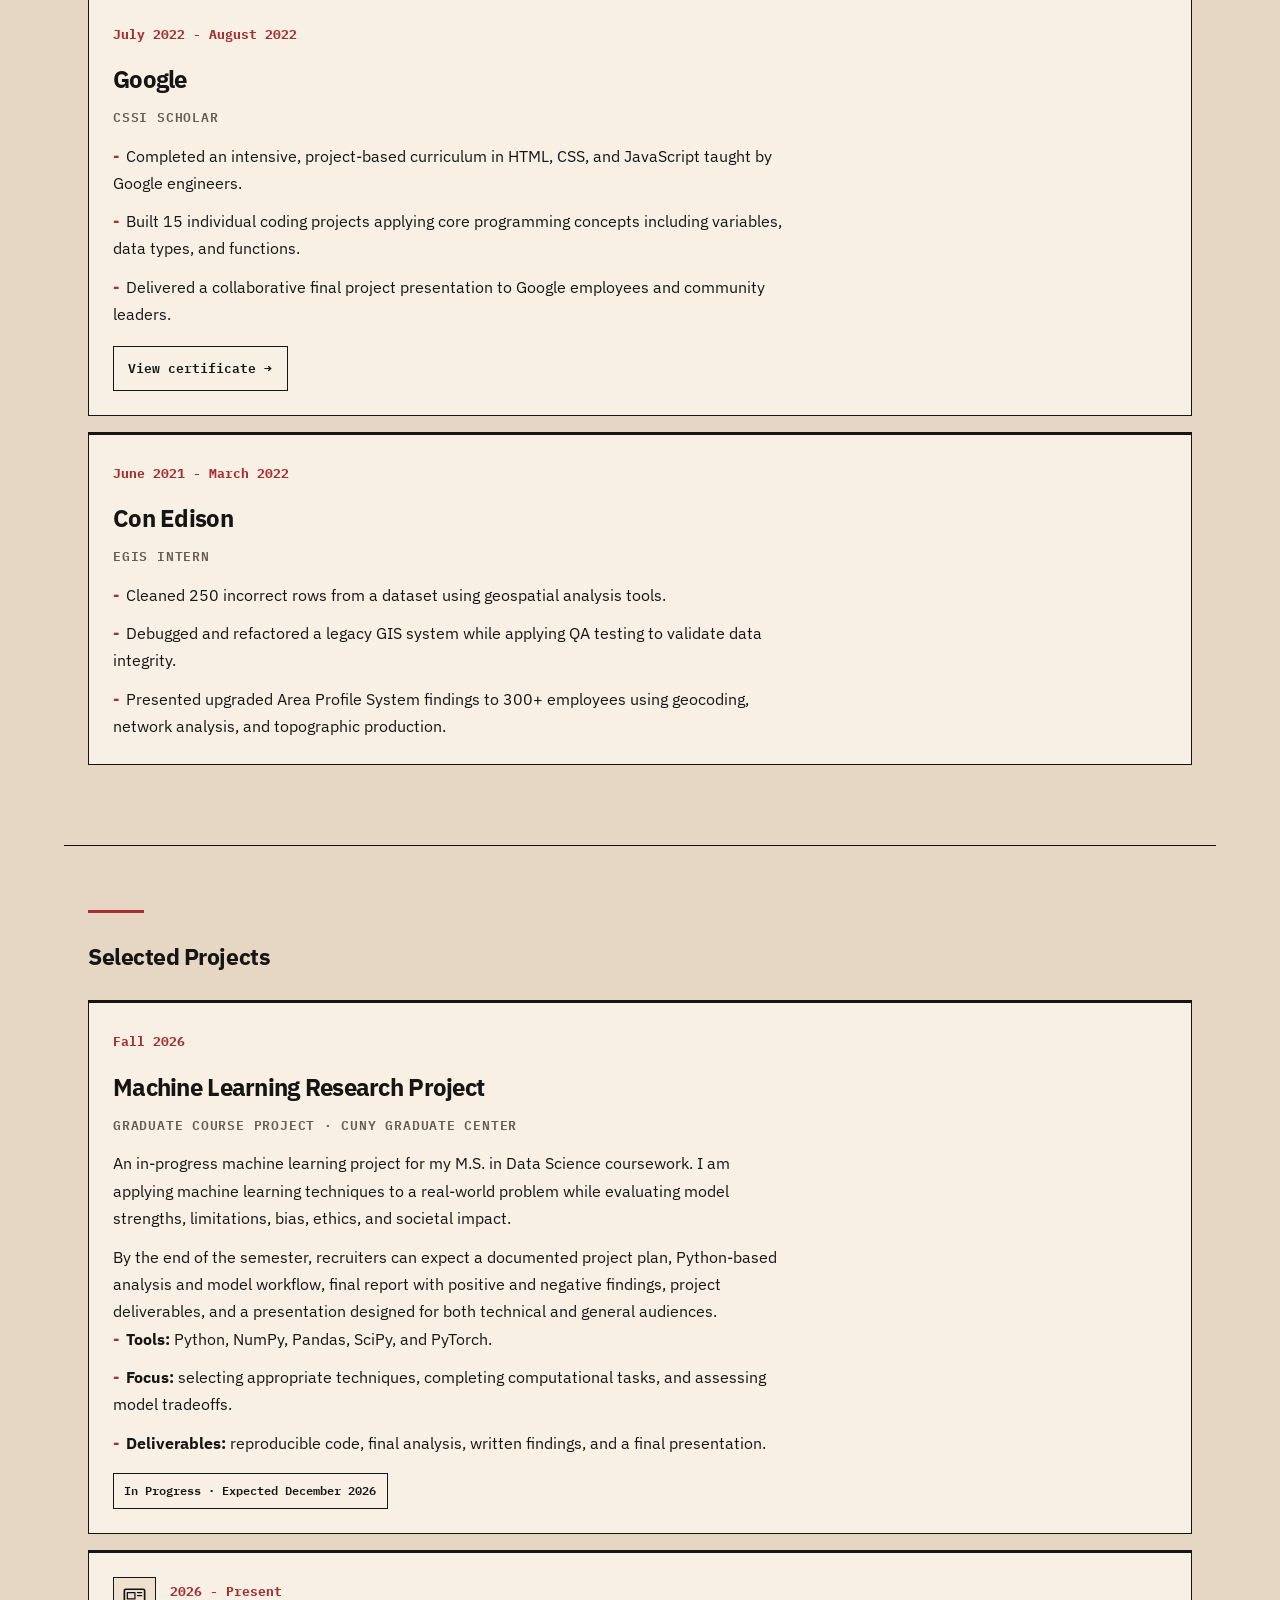
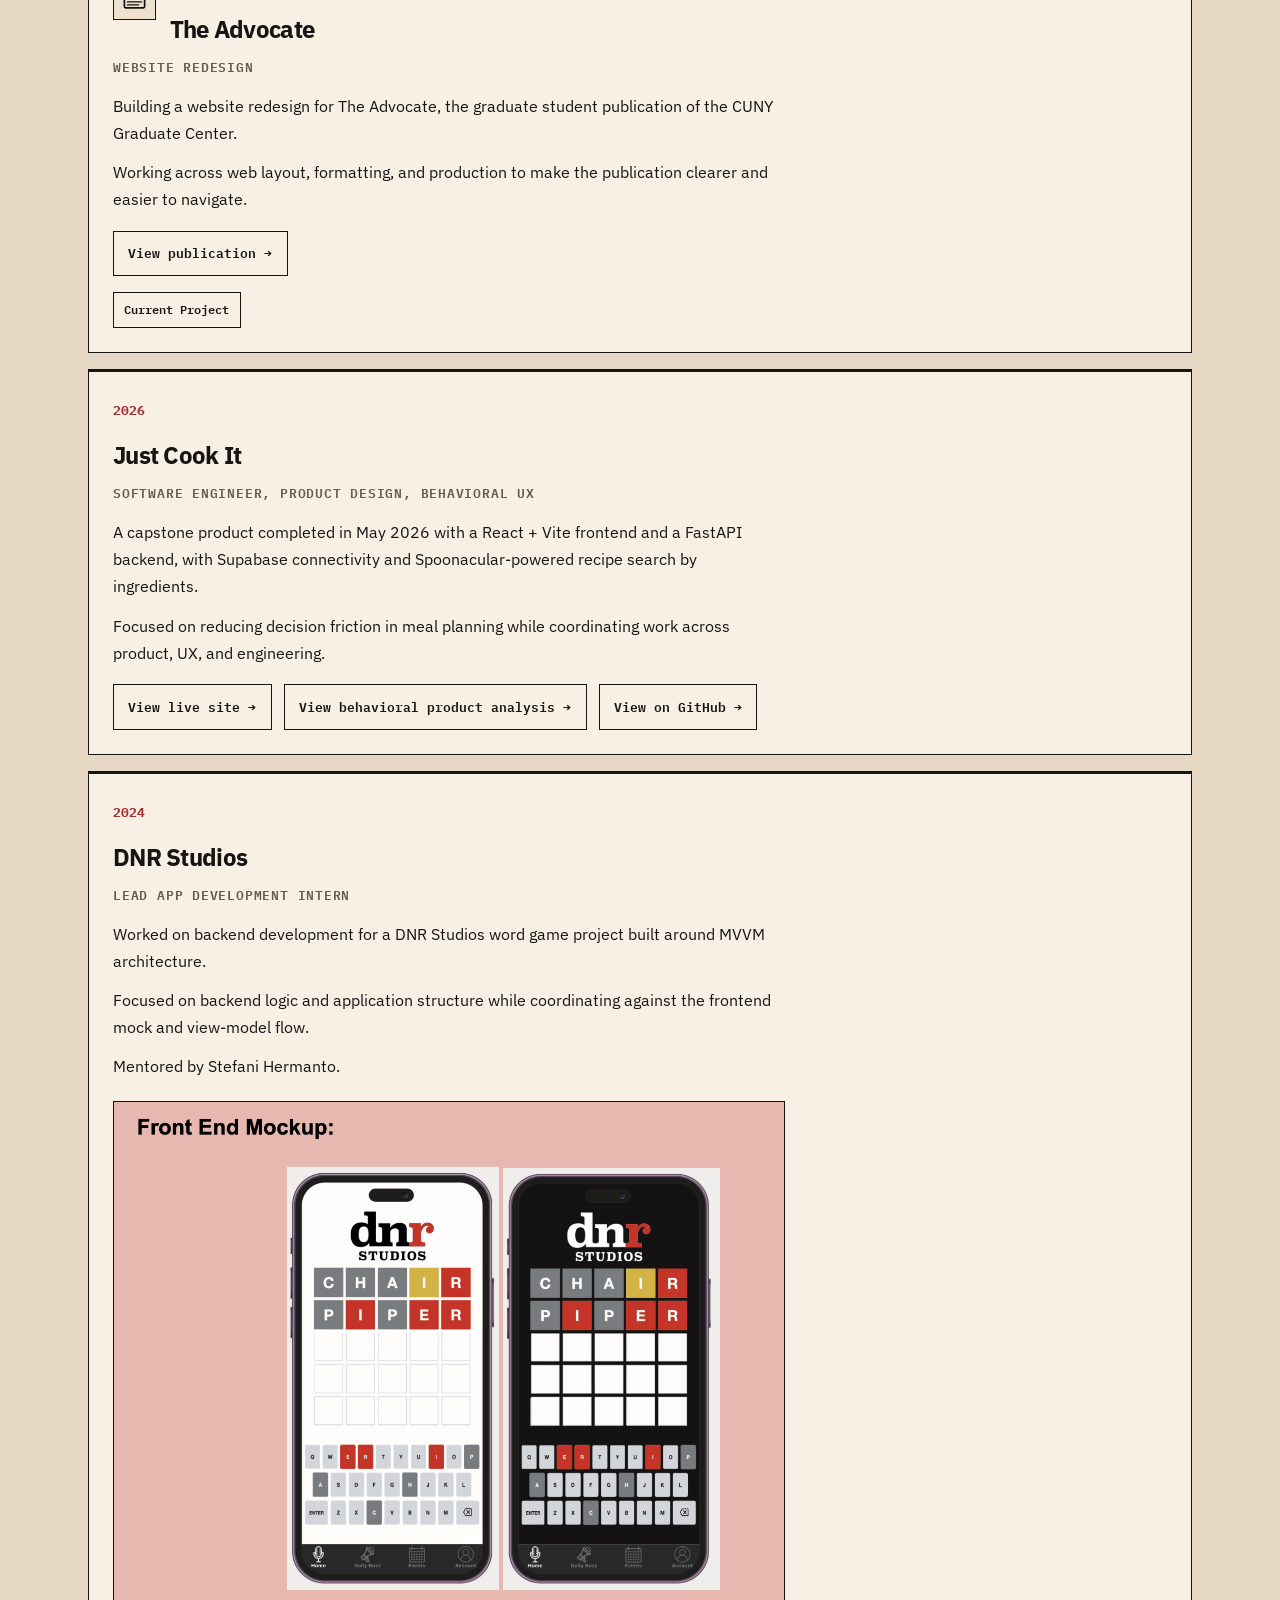
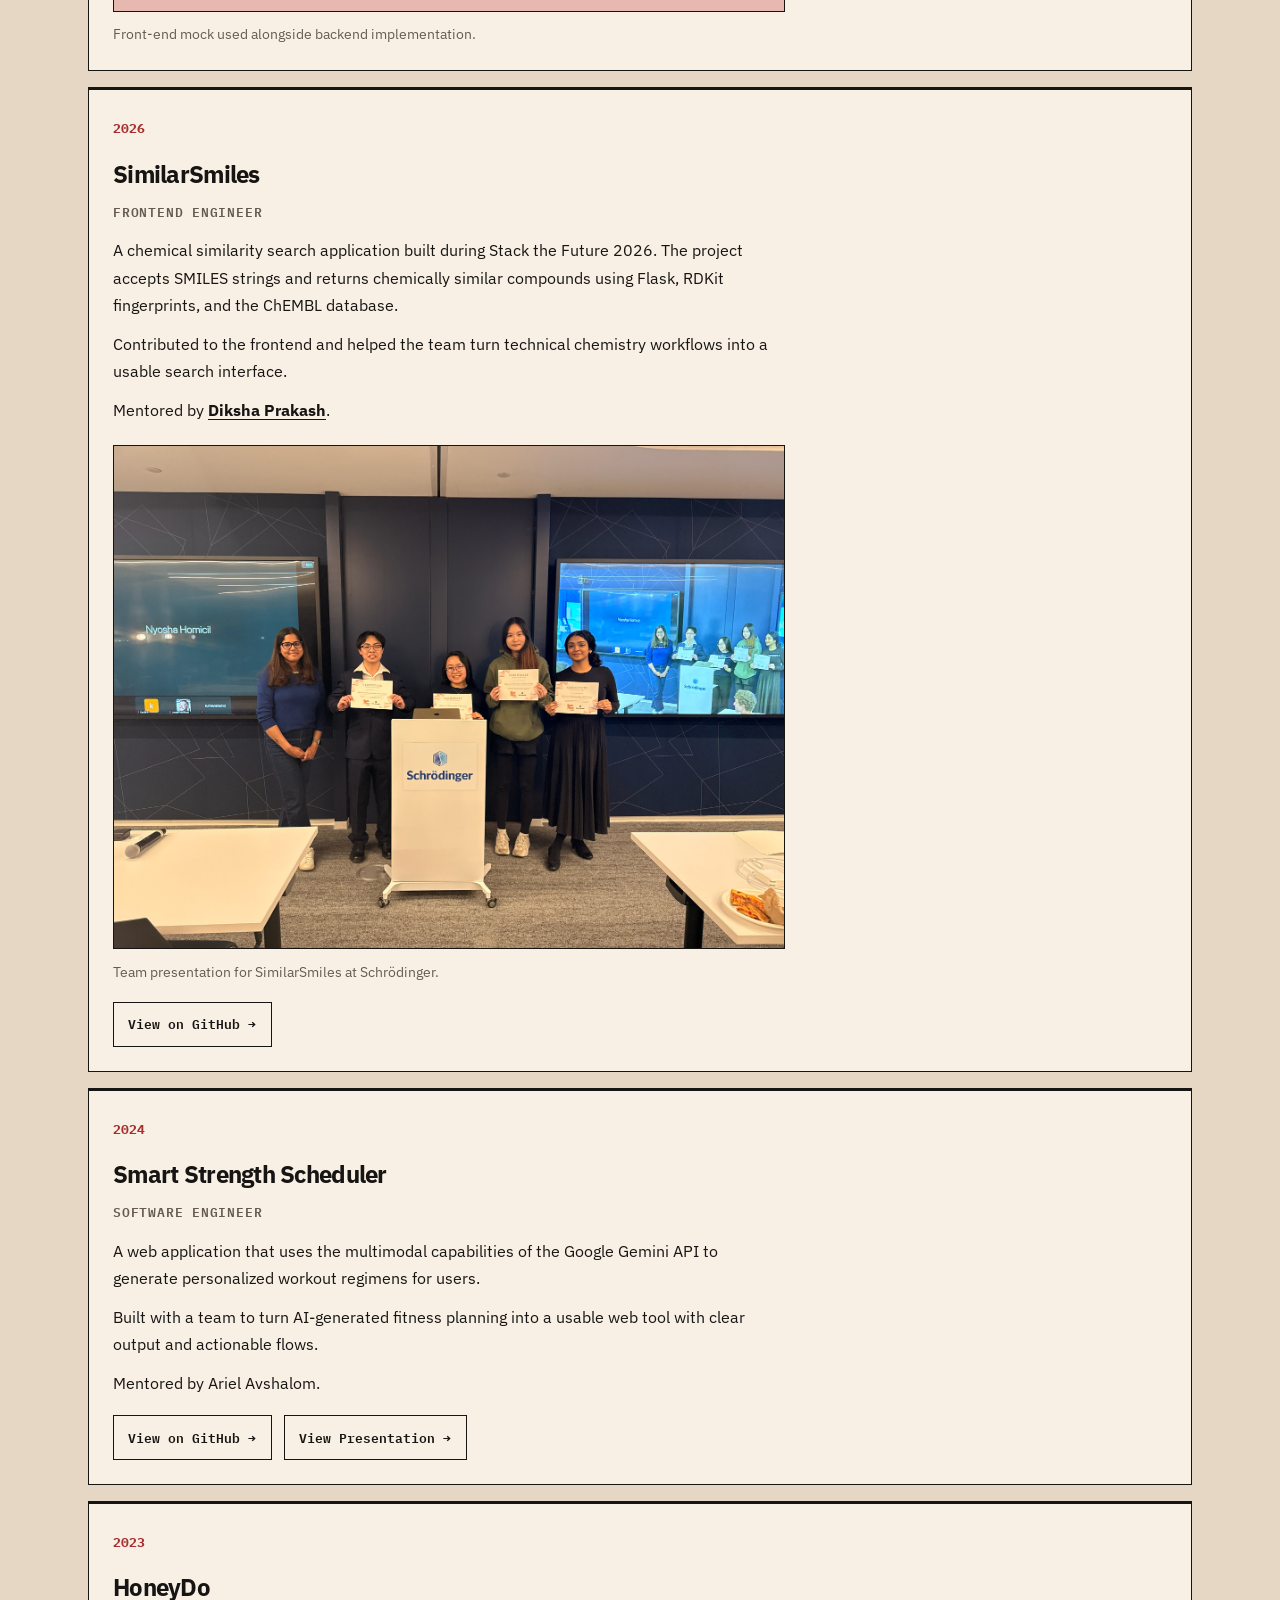
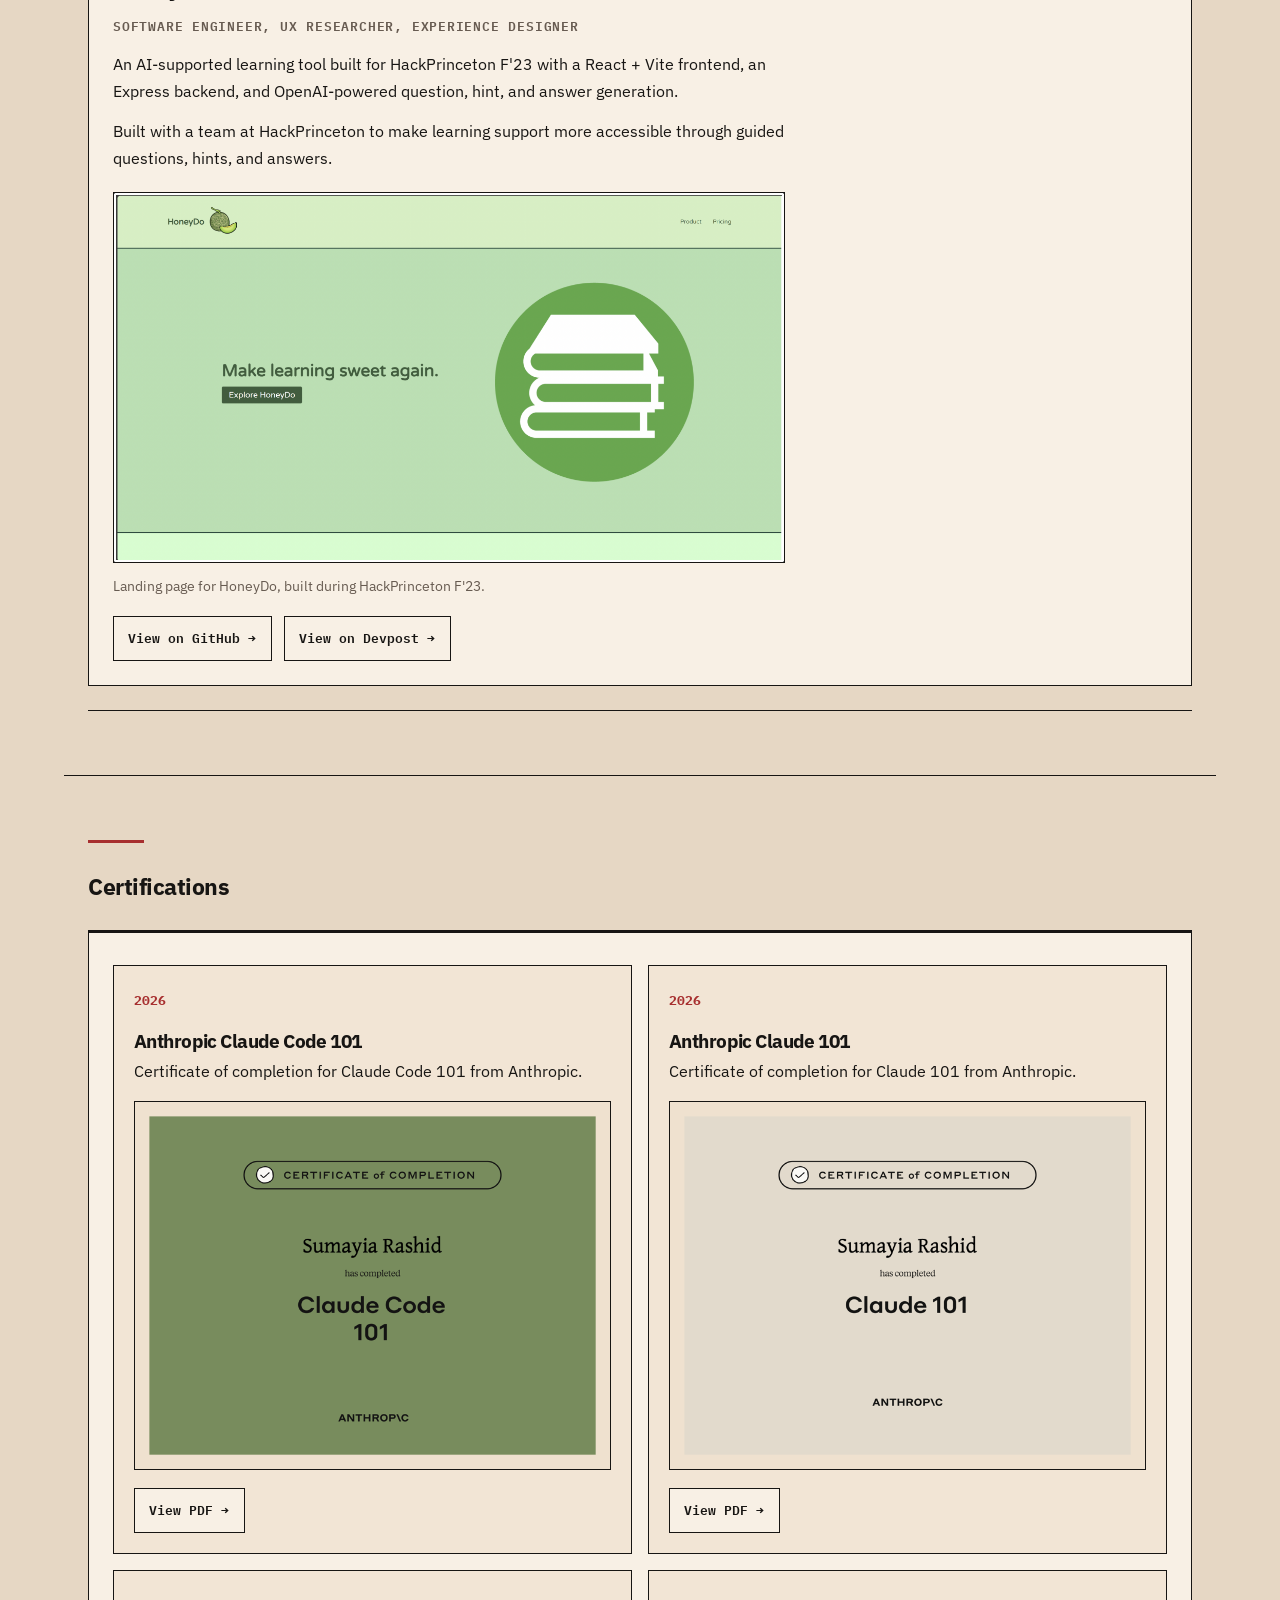
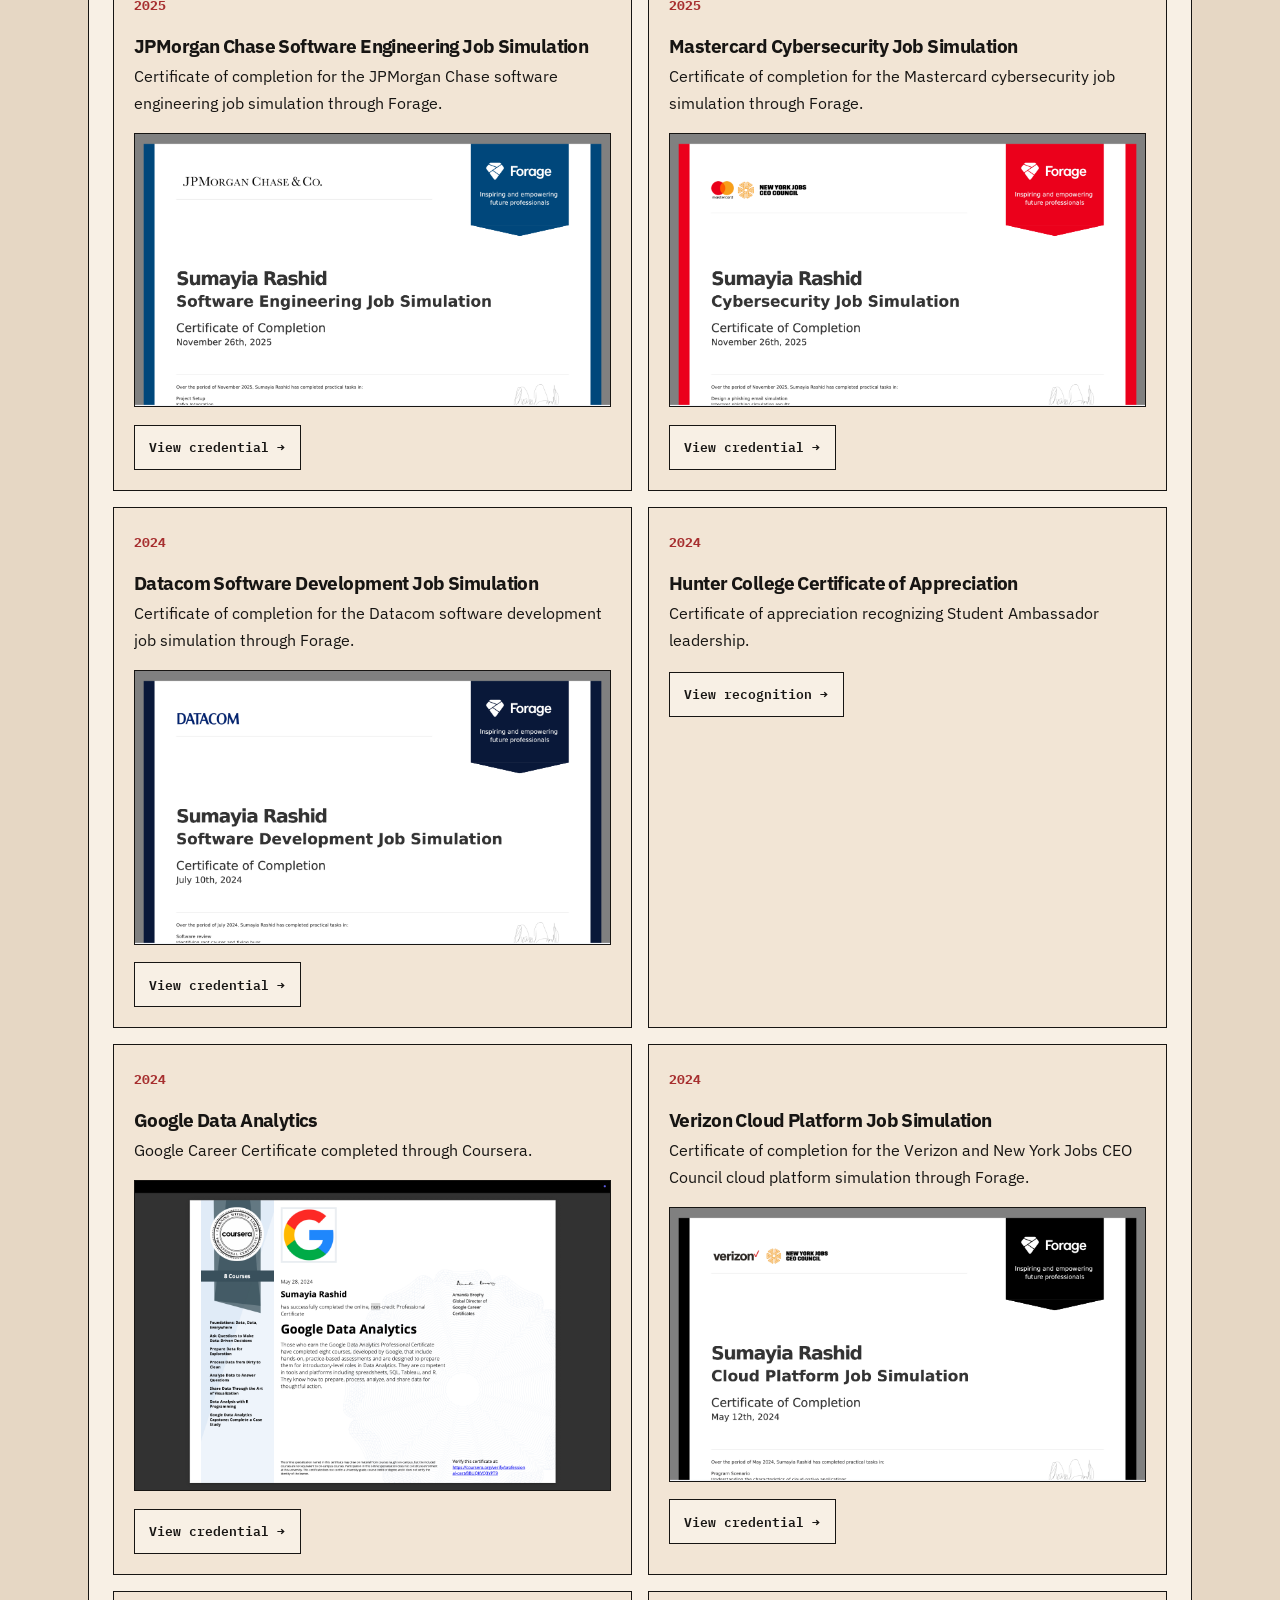
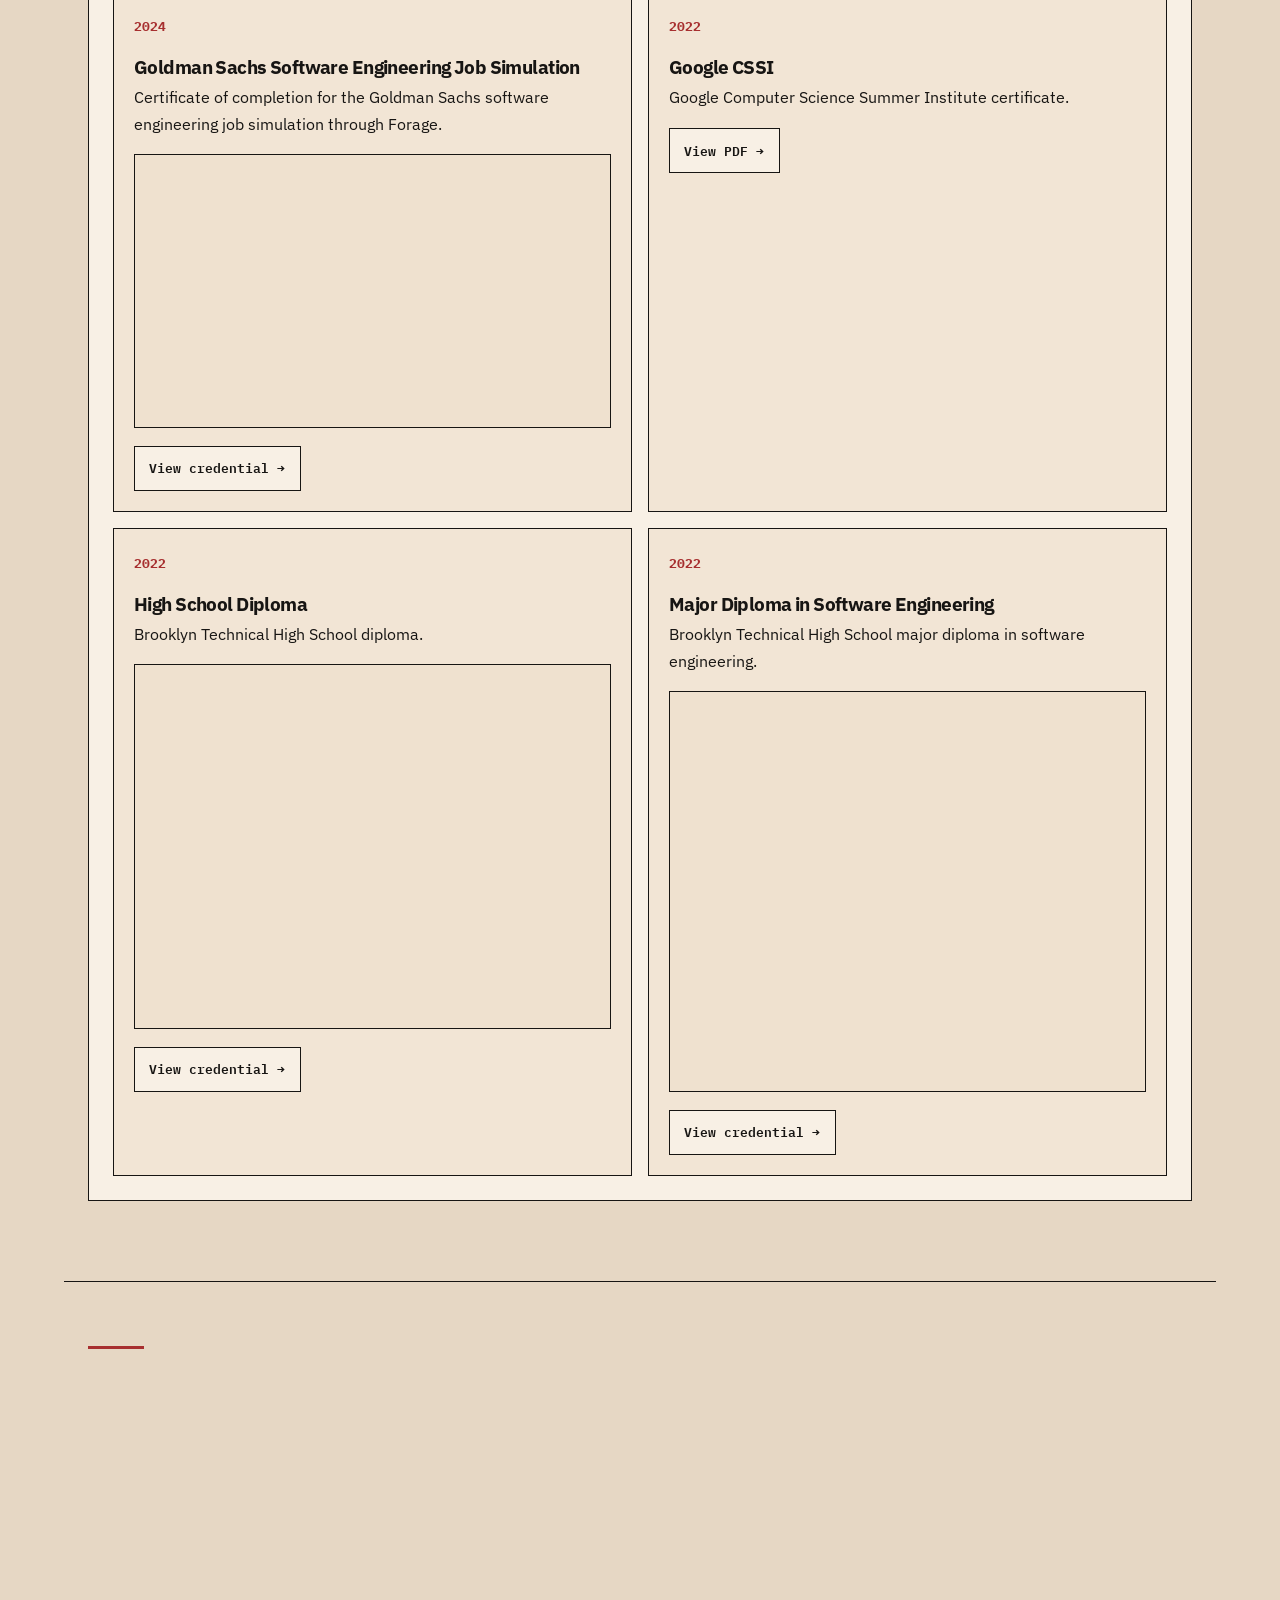
==== commit 8d5ed89a: "Update portfolio content and project links" ====
--- a/index.html
+++ b/index.html
@@ -25,7 +25,6 @@
 
   <main id="content">
   <header id="home">
-    <p class="eyebrow">Software Engineer</p>
     <h1 id="animated-name">Sumayia Rashid</h1>
     <div class="divider"></div>
     <h2>Graduate Student</h2>
@@ -37,8 +36,8 @@
     <div class="project">
       <p class="role">Graduate Student</p>
       <p>
-        I build product-focused web applications across frontend, backend, and data-informed user experiences.
-        My work combines software engineering, technical UX, and team leadership.
+        I am a graduate student in data science exploring machine learning, data visualization, and human-centered digital experiences.
+        My work connects technical research, clear communication, and practical product design.
       </p>
       <p>
         I earned a B.A. in Computer Science from Hunter College and am pursuing an M.S. in Data Science
@@ -228,12 +227,12 @@
     </div>
 
     <div class="project">
-      <p class="project-year">2026 - Present</p>
+      <p class="project-year">2026</p>
       <h3>Just Cook It</h3>
       <p class="role">Software Engineer, Product Design, Behavioral UX</p>
 
       <p>
-        A current capstone product built with a React + Vite frontend and a FastAPI backend,
+        A capstone product completed in May 2026 with a React + Vite frontend and a FastAPI backend,
         with Supabase connectivity and Spoonacular-powered recipe search by ingredients.
       </p>
 
@@ -247,7 +246,6 @@
         <a href="https://github.com/Hunter-College-Capstone-Spring-2026/Just-Cook-It" target="_blank" rel="noopener noreferrer">View on GitHub →</a>
       </div>
 
-      <span class="tag">Current Project</span>
     </div>
 
     <div class="project">
@@ -536,7 +534,7 @@
       </p>
 
       <div class="project-links">
-        <a href="../Travel%20Journal/index.html" target="_blank" rel="noopener noreferrer">View Travel Journal →</a>
+        <a href="https://github.com/sumayiar/Travel-Journal" target="_blank" rel="noopener noreferrer">View Travel Journal →</a>
       </div>
     </div>
   </section>
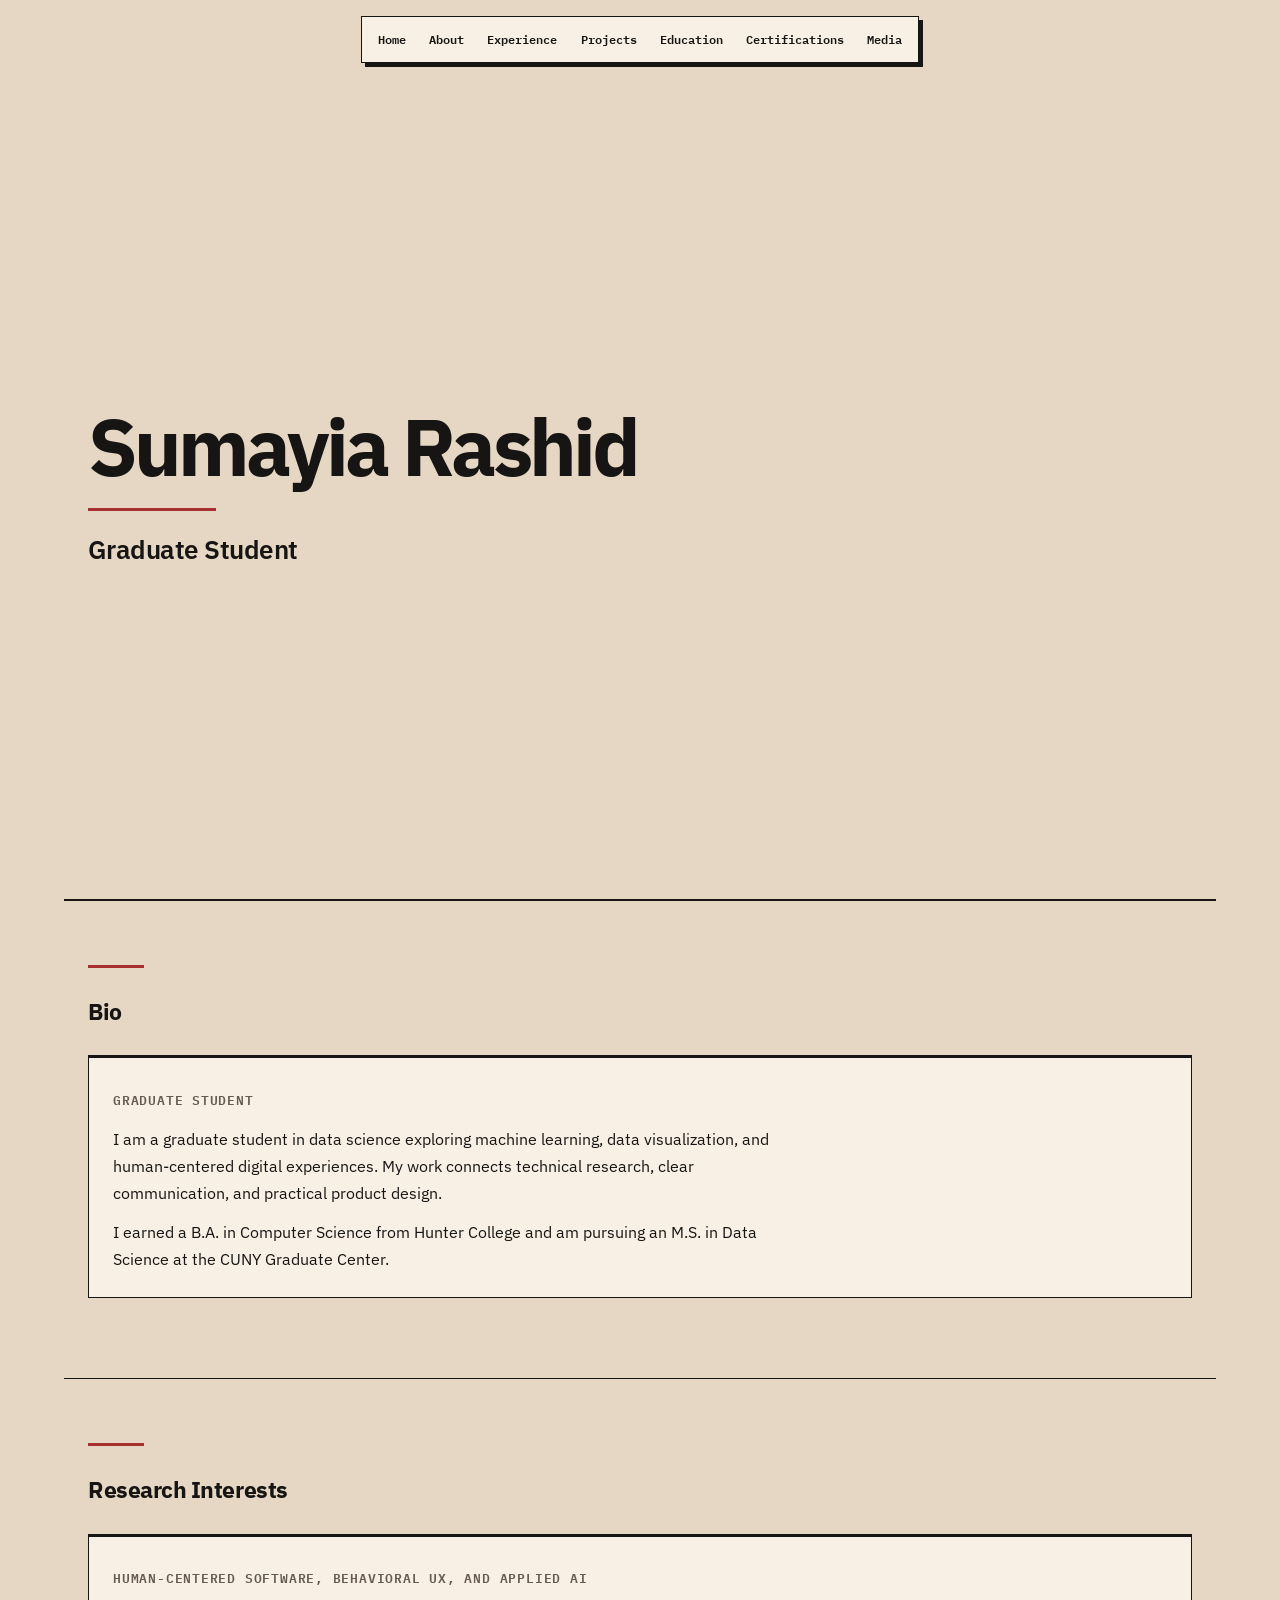
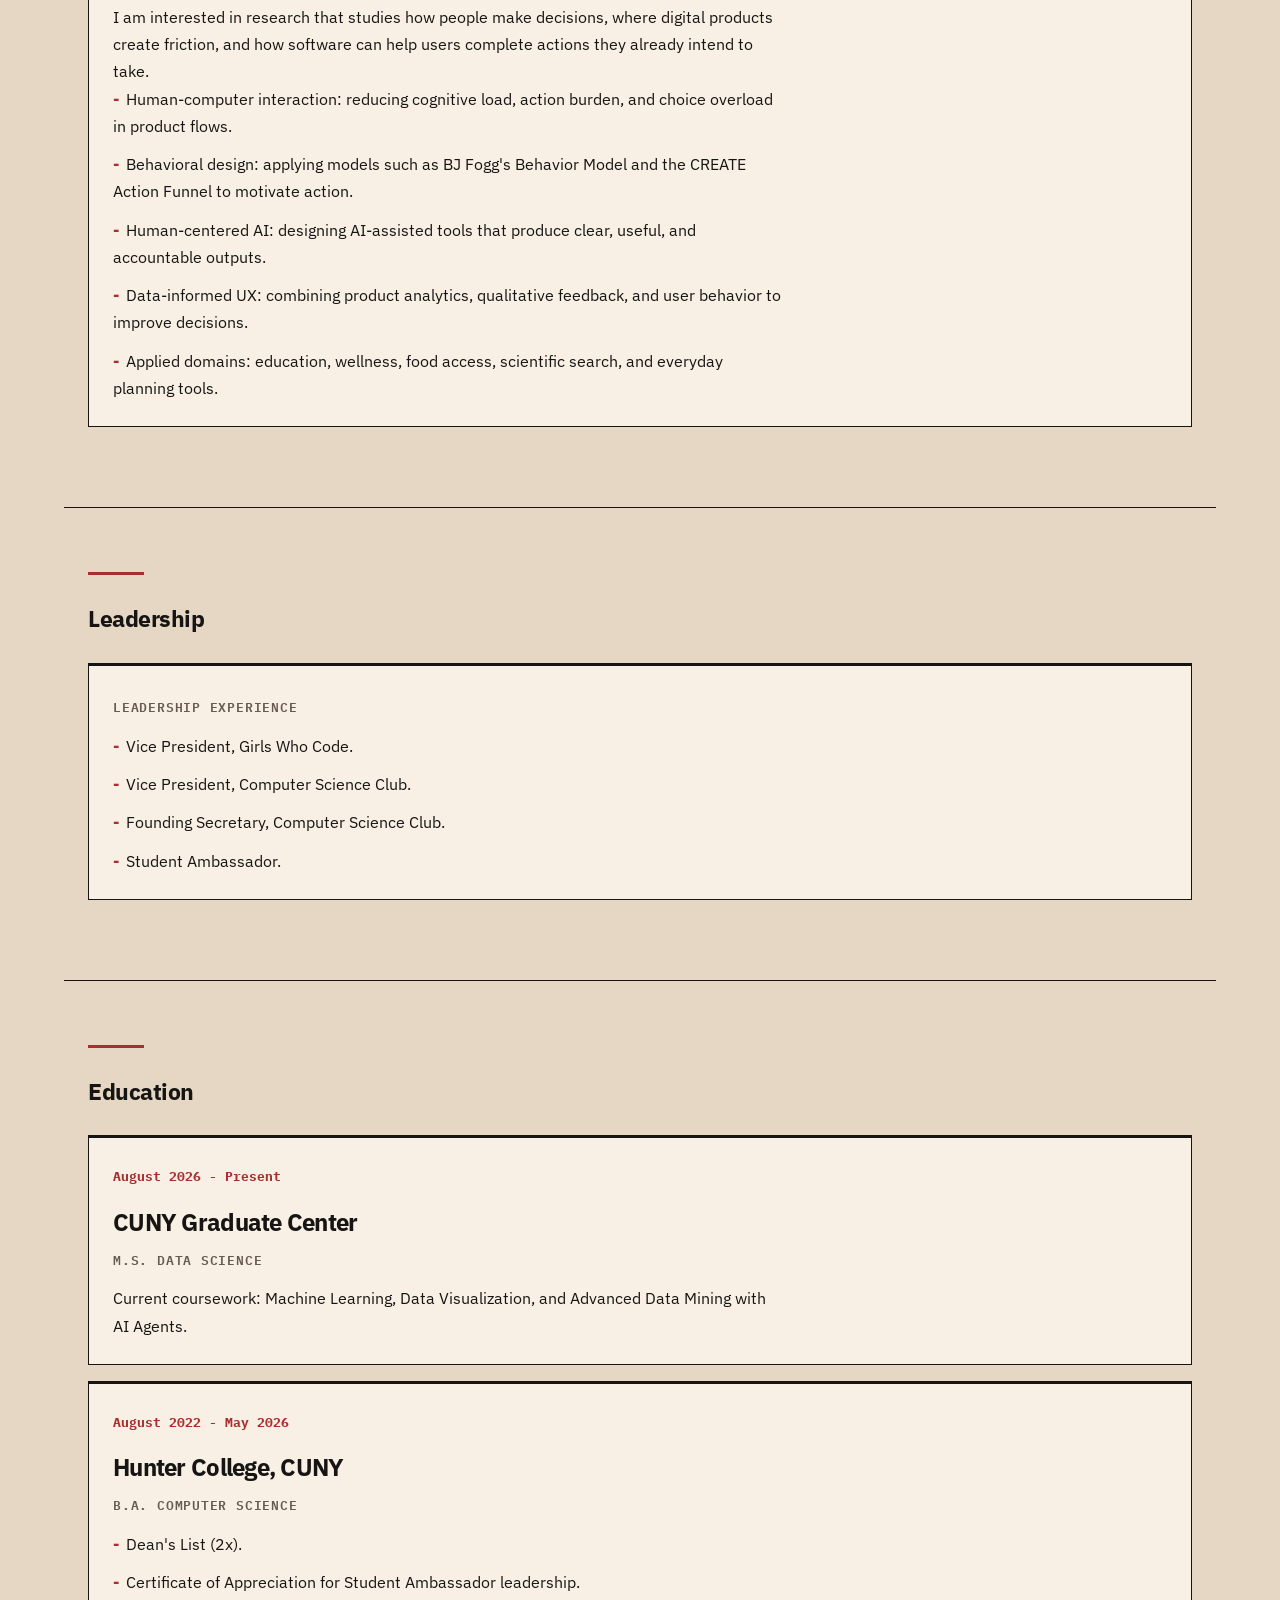
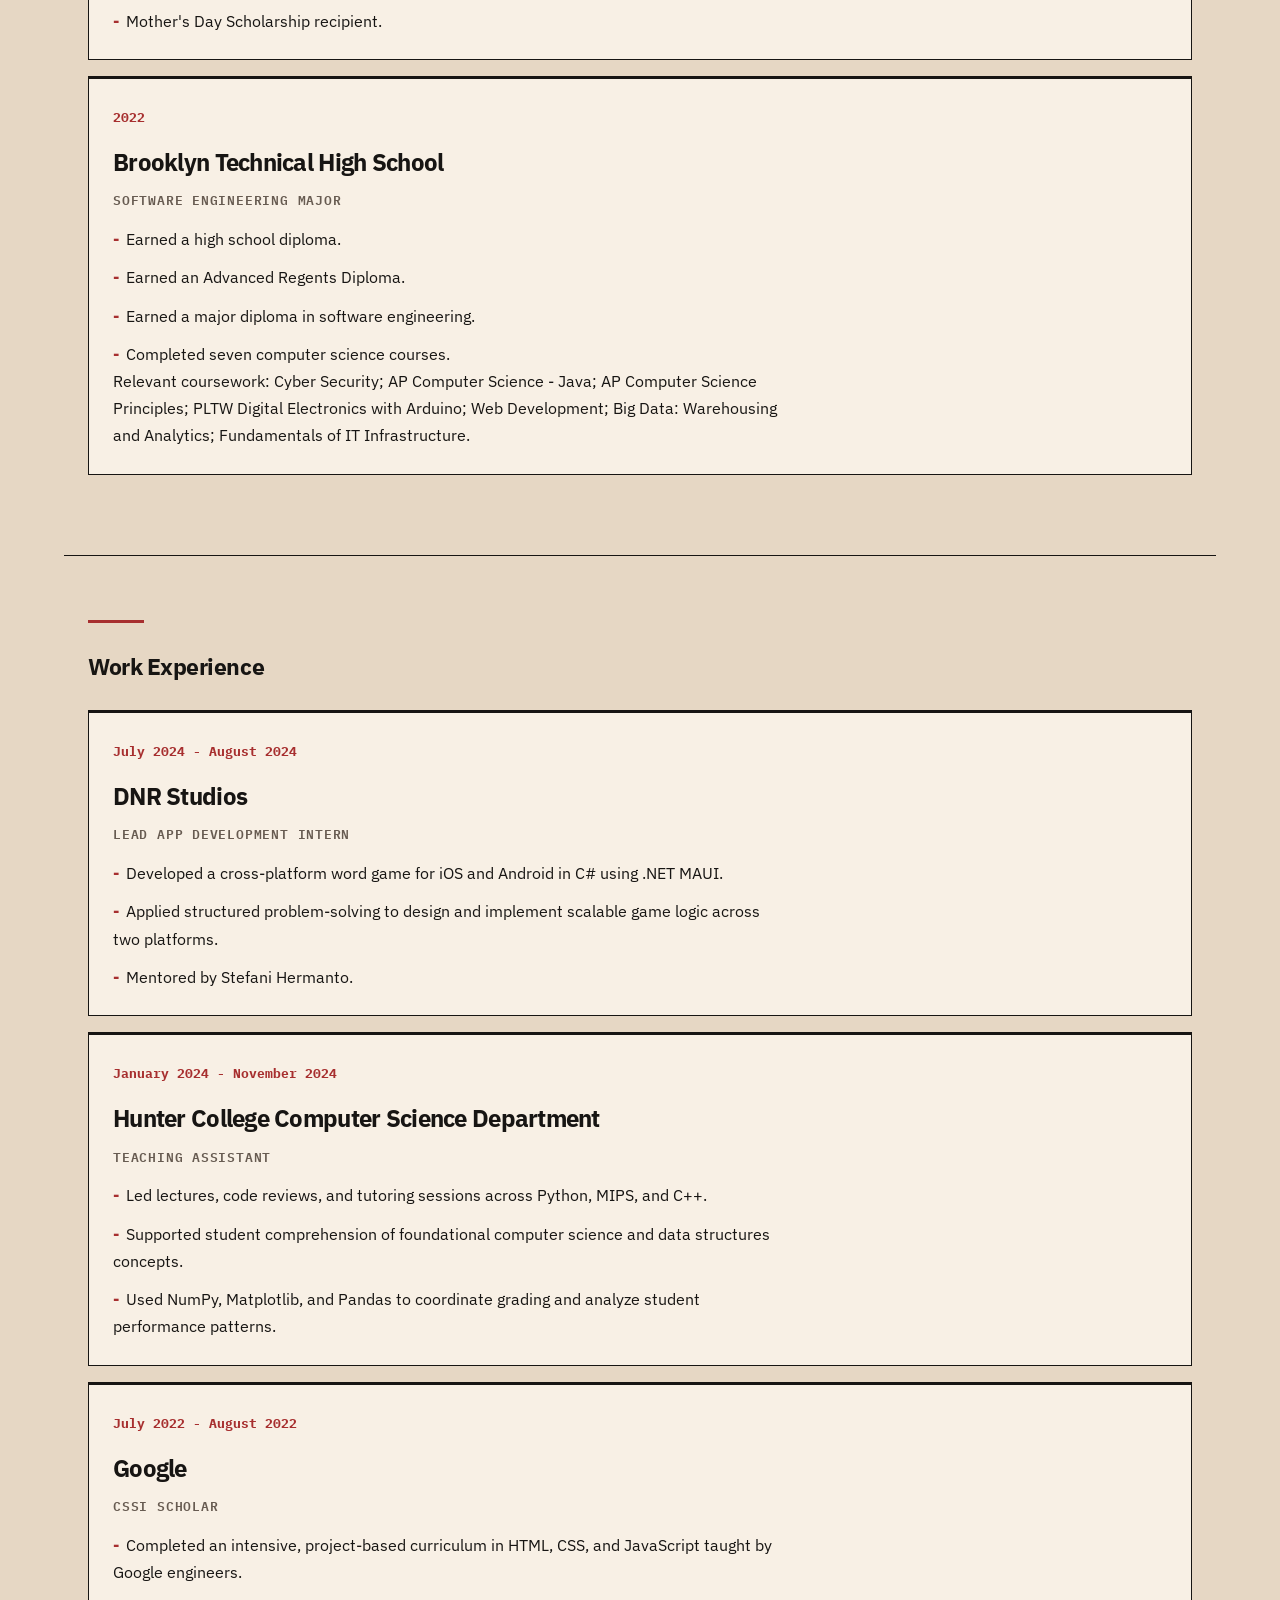
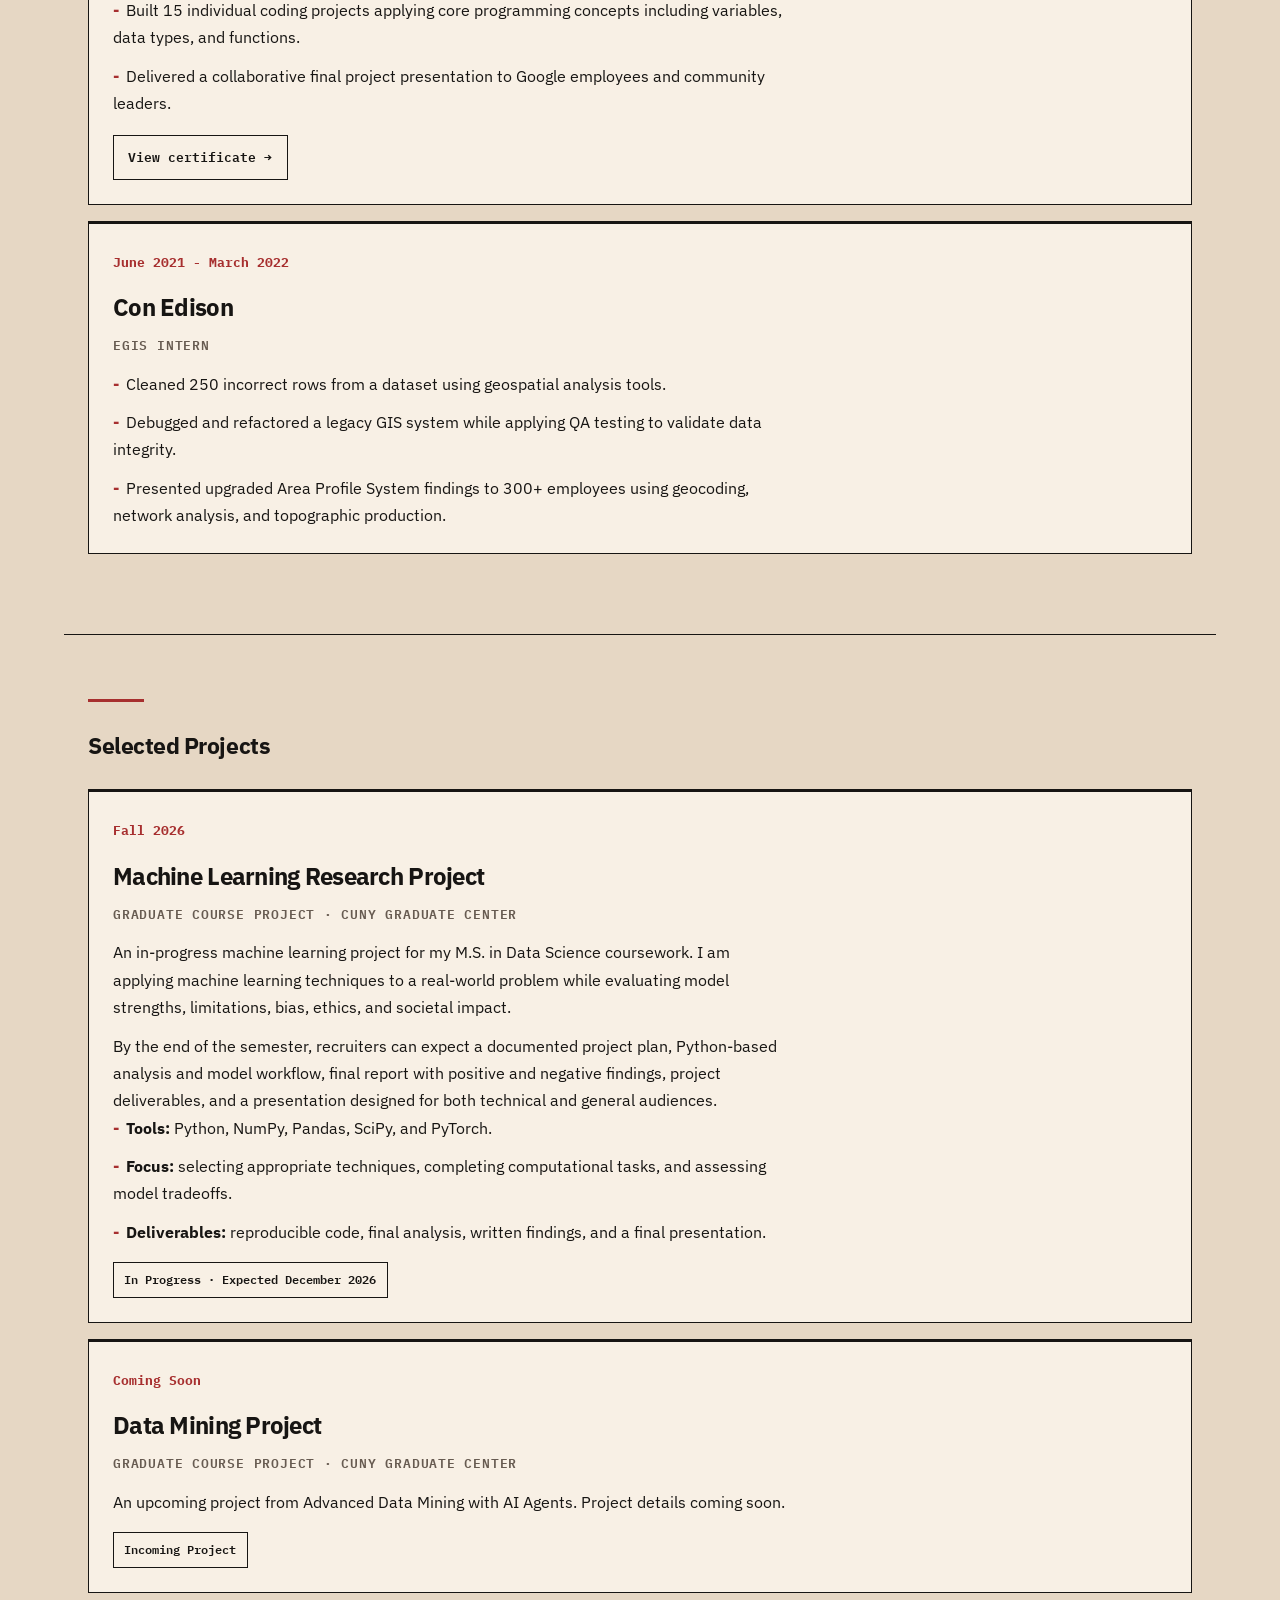
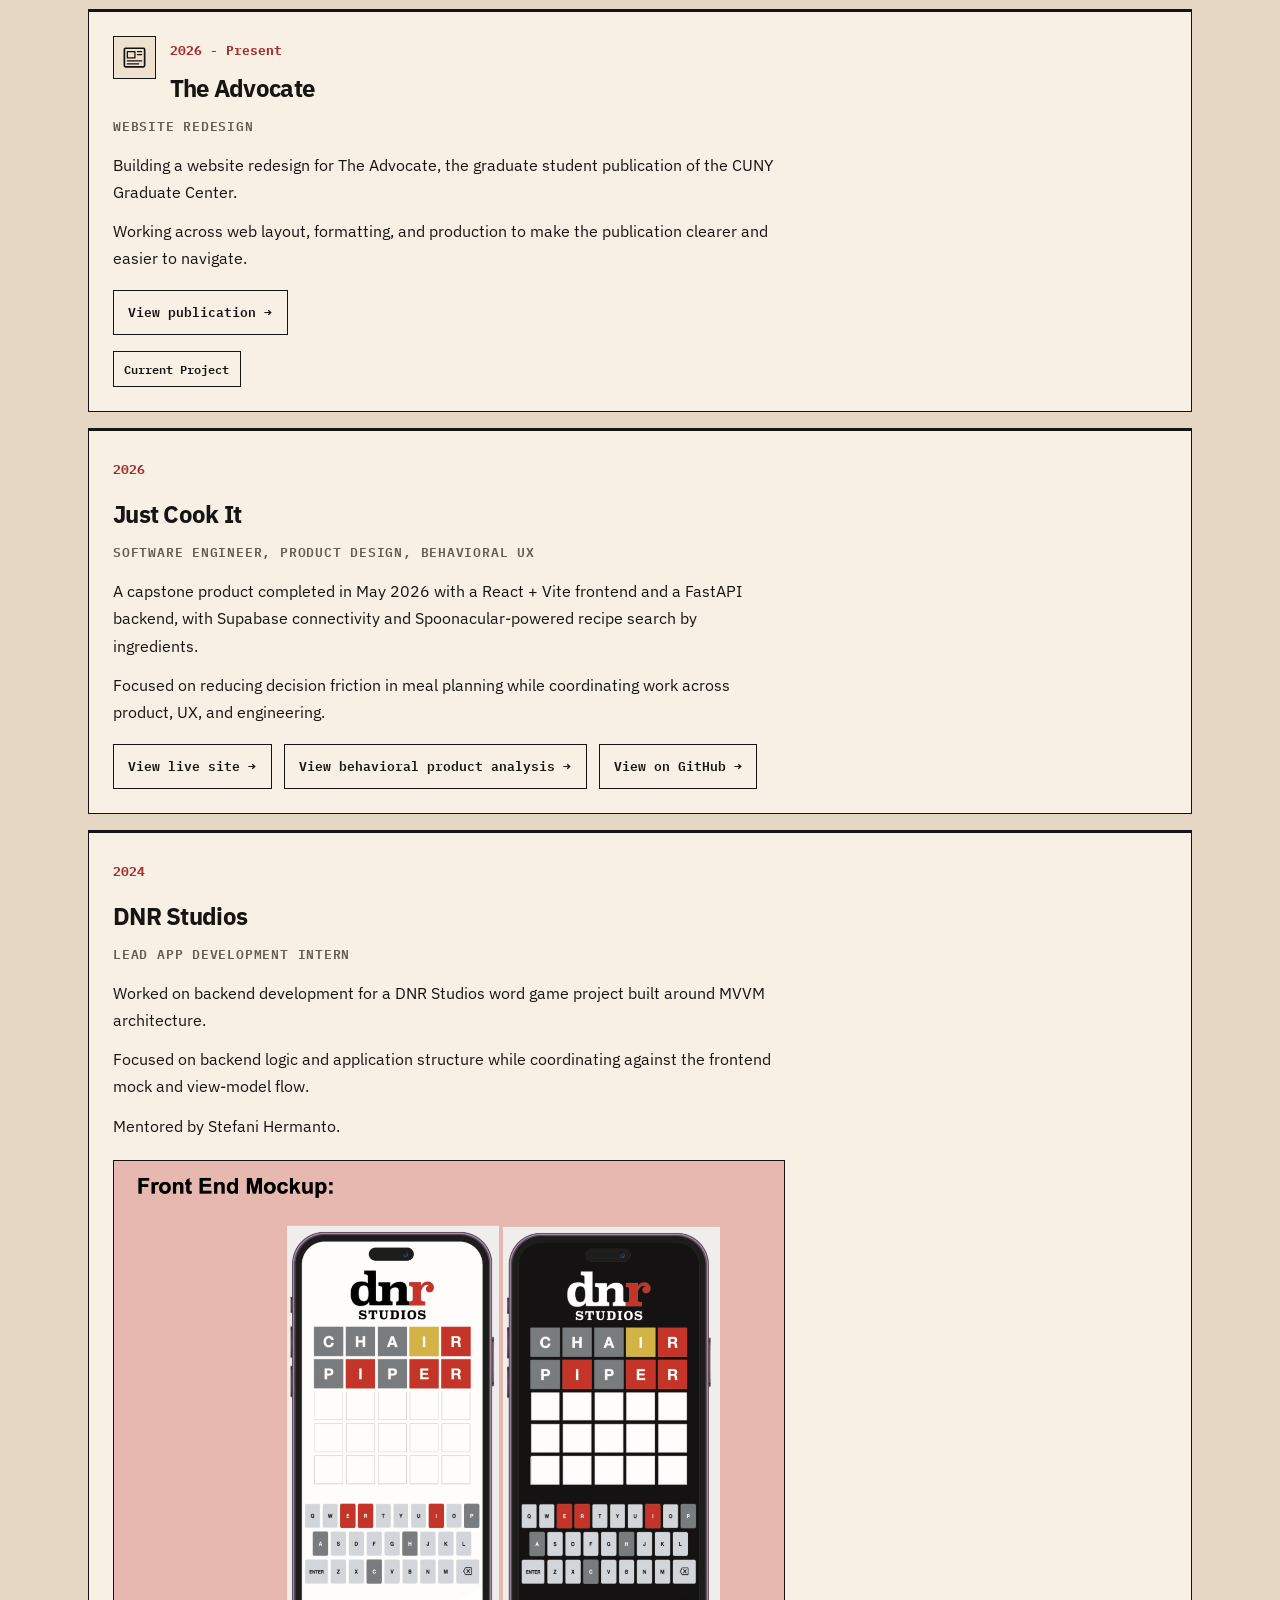
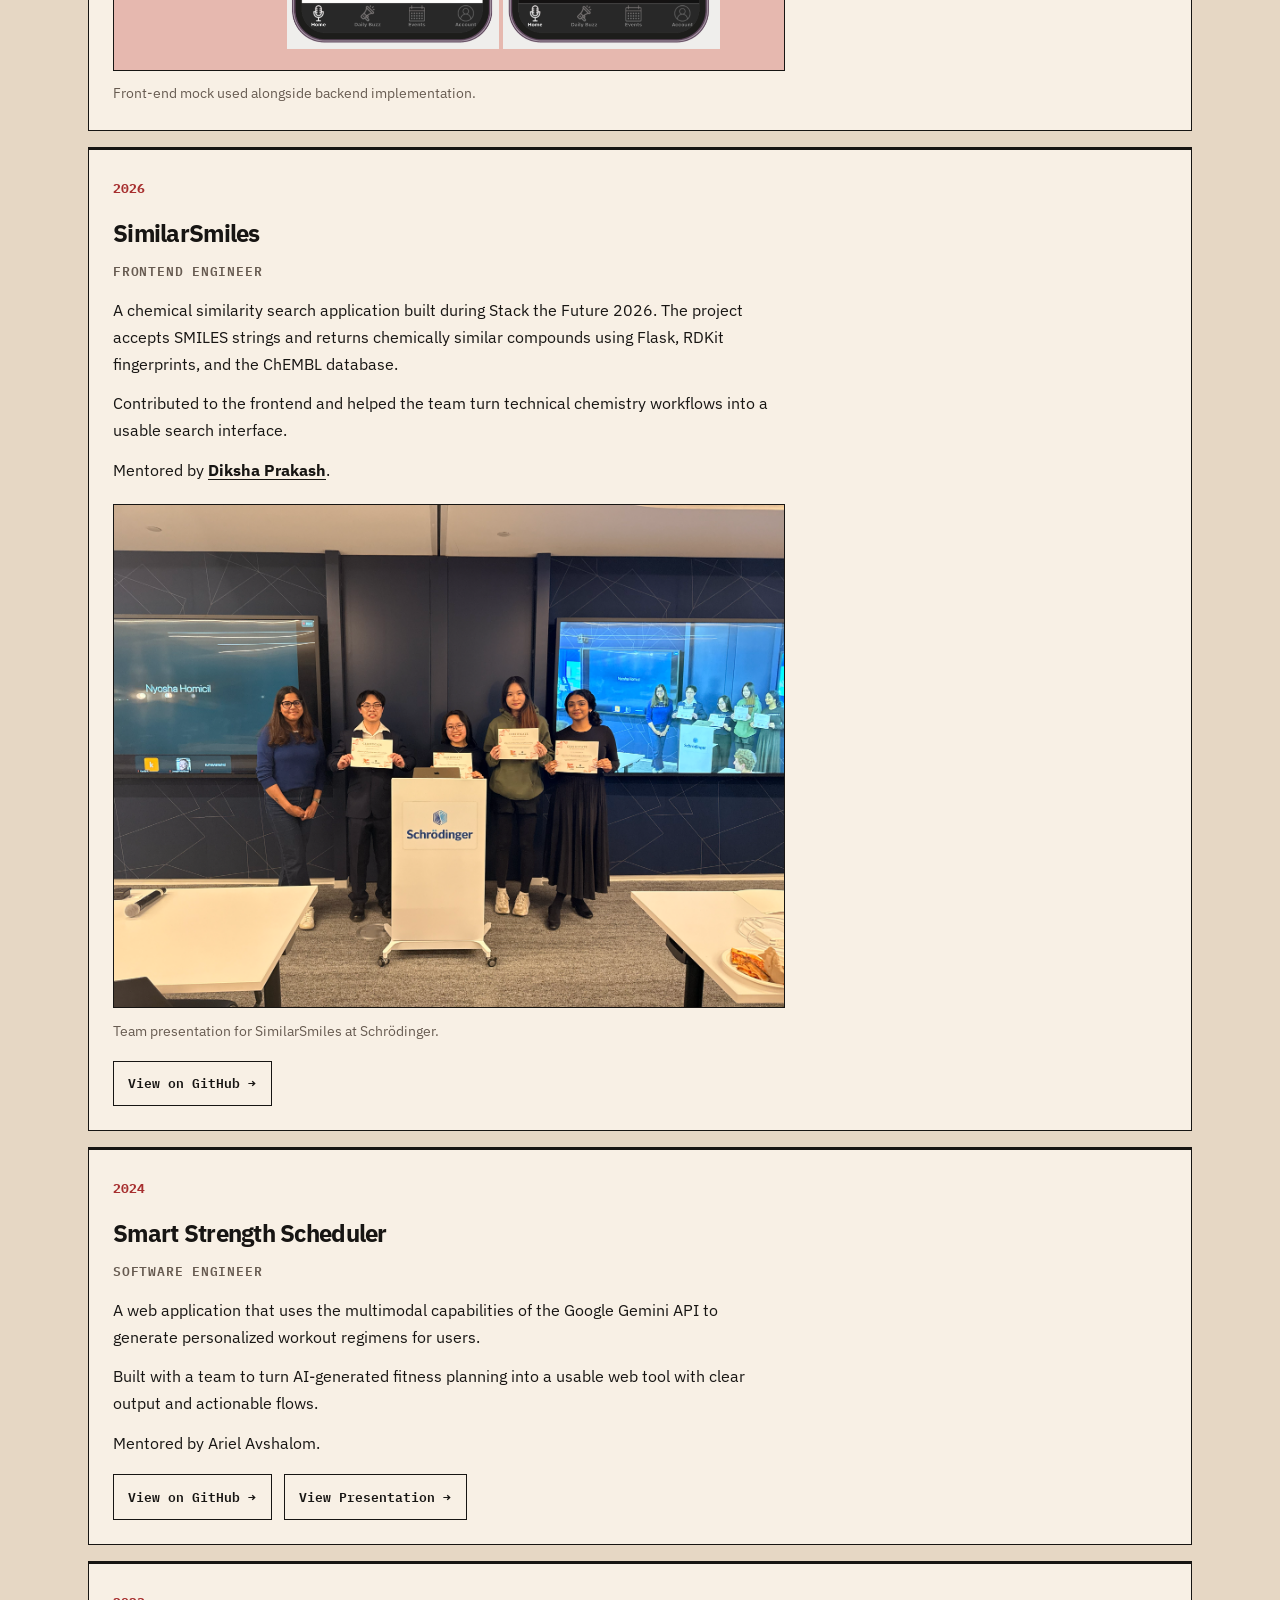
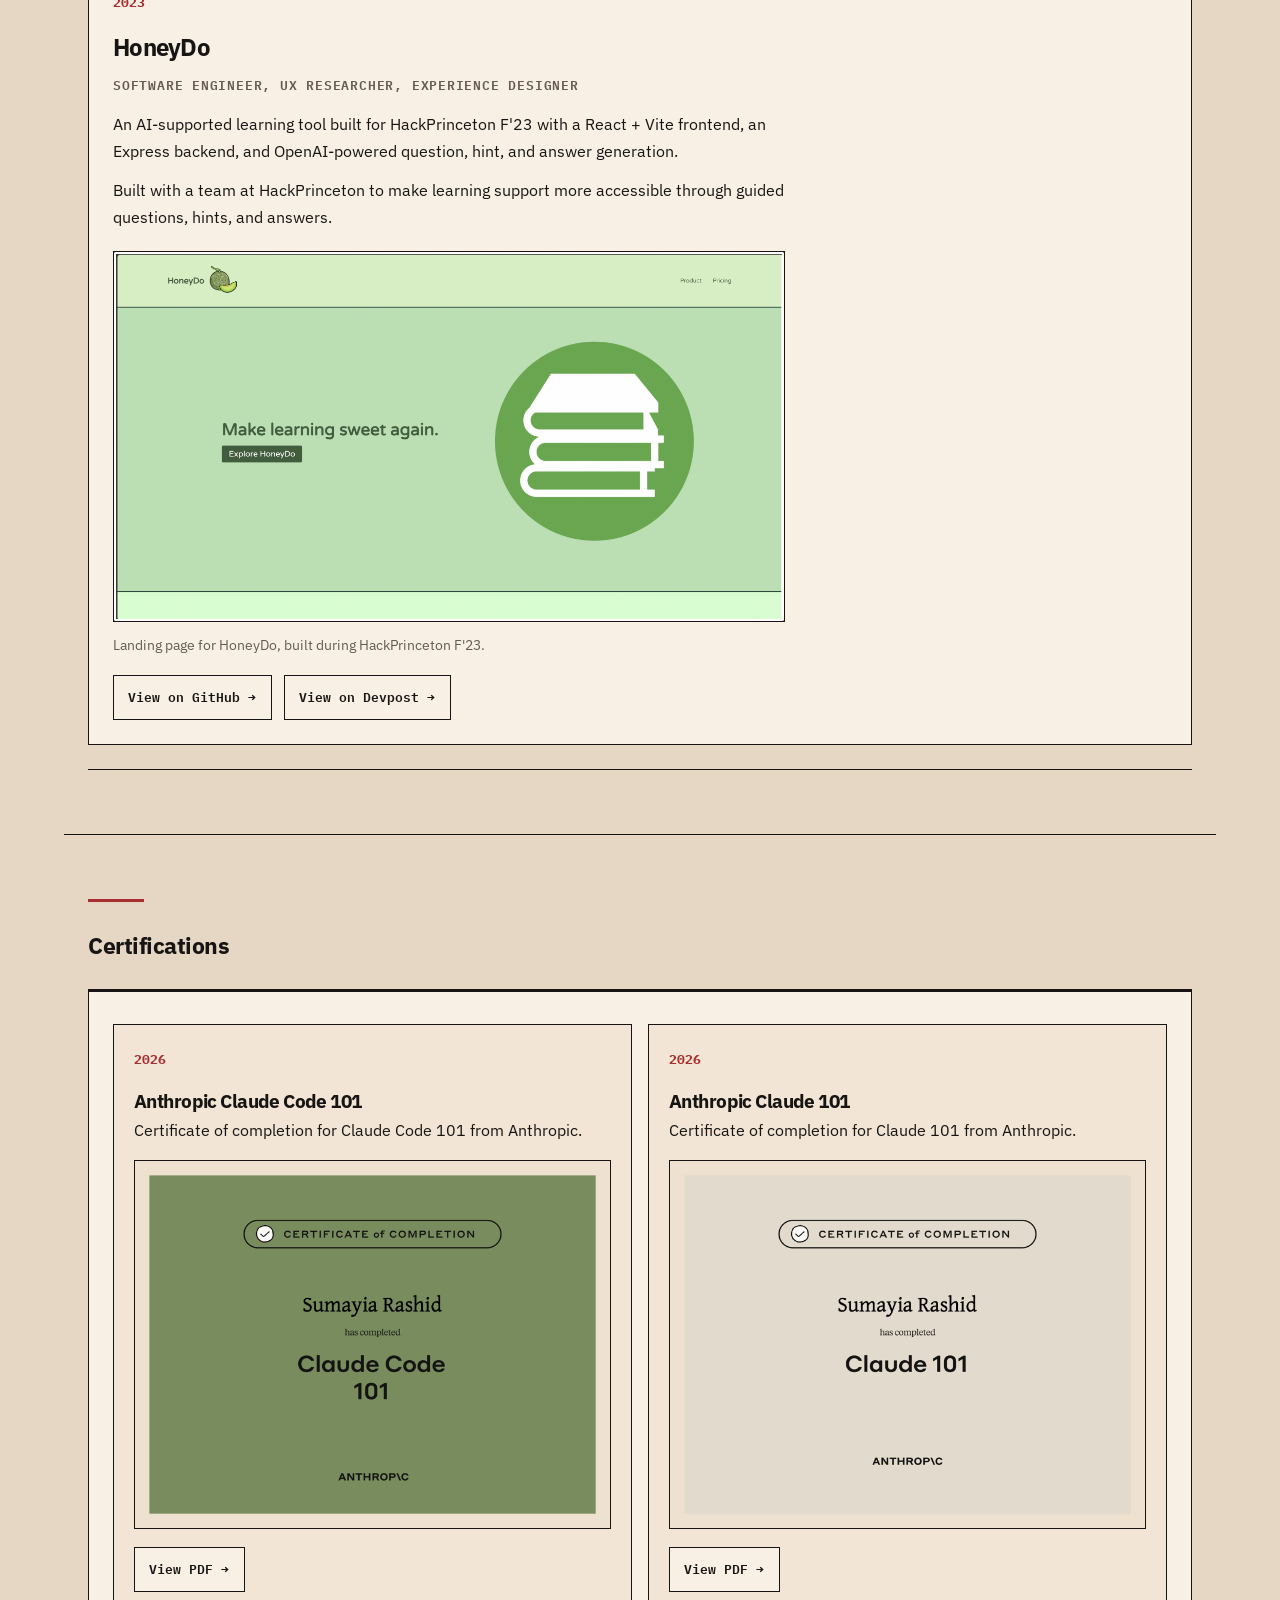
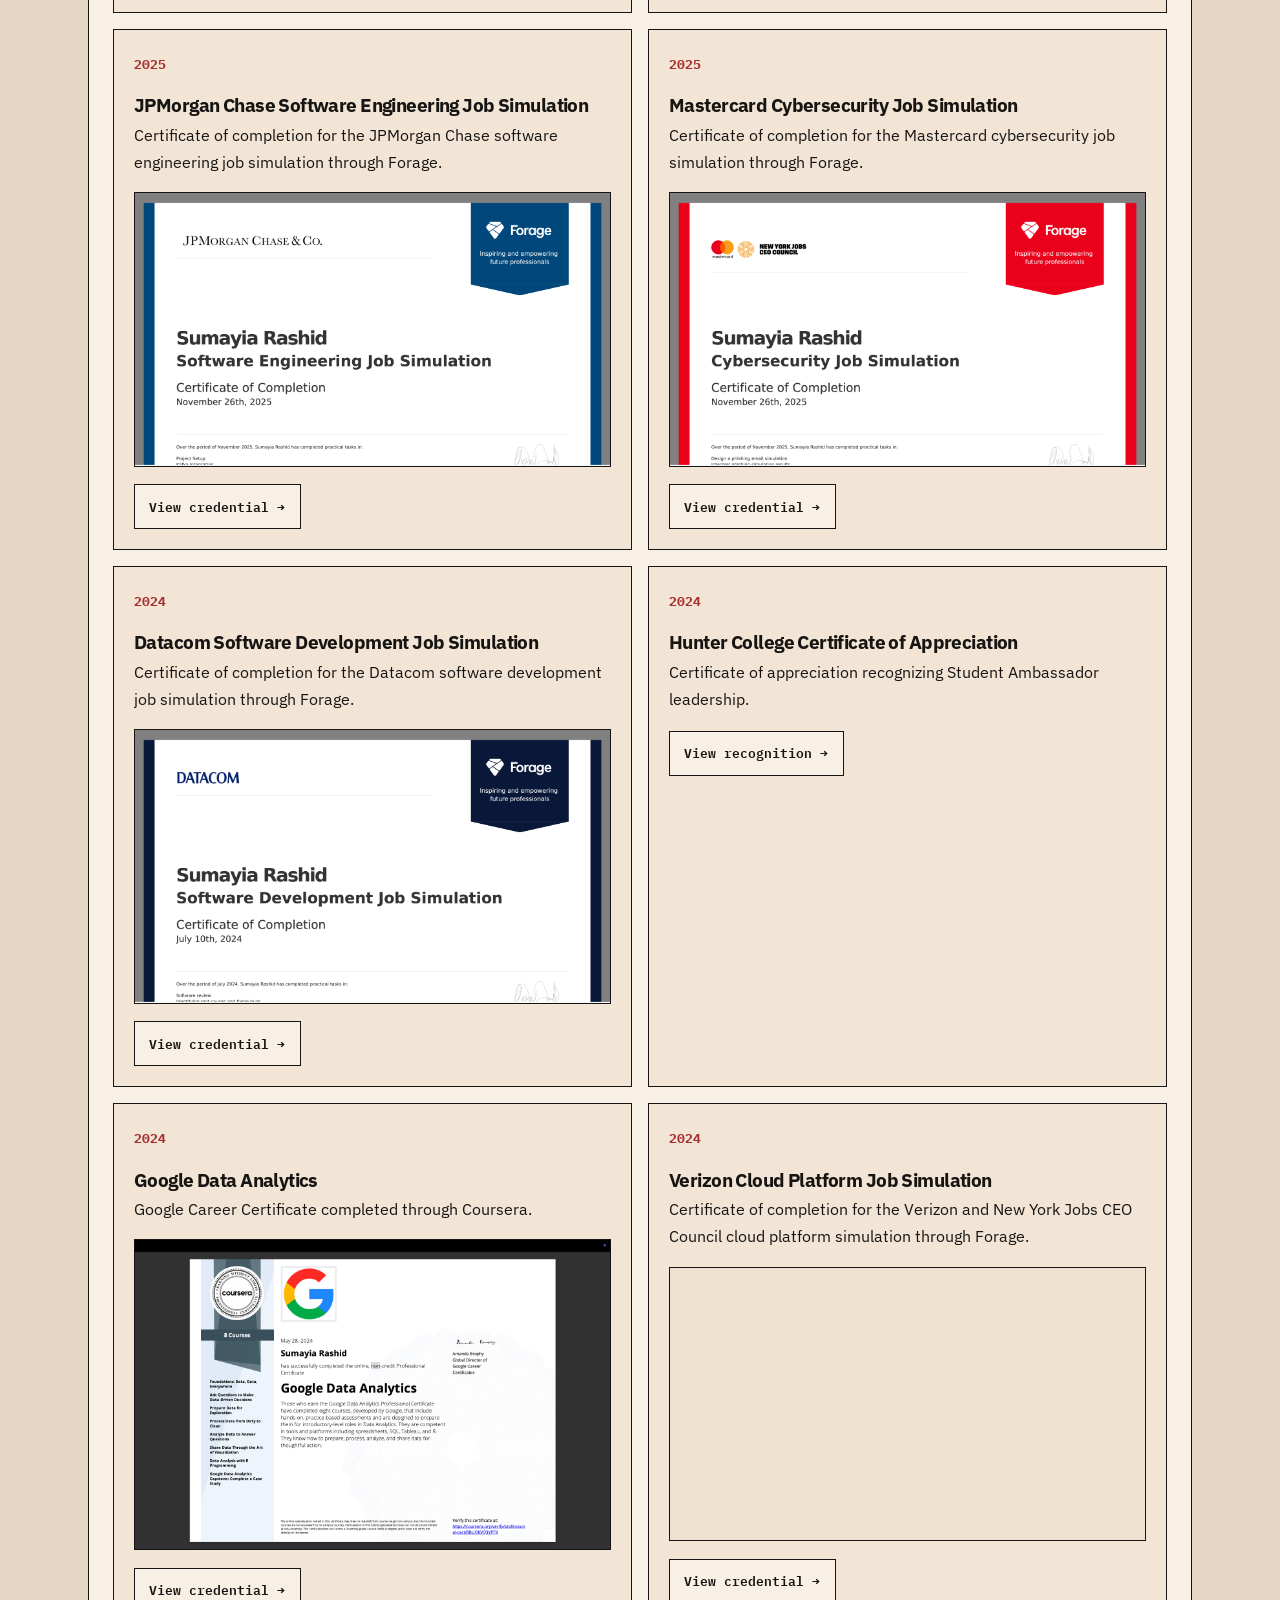
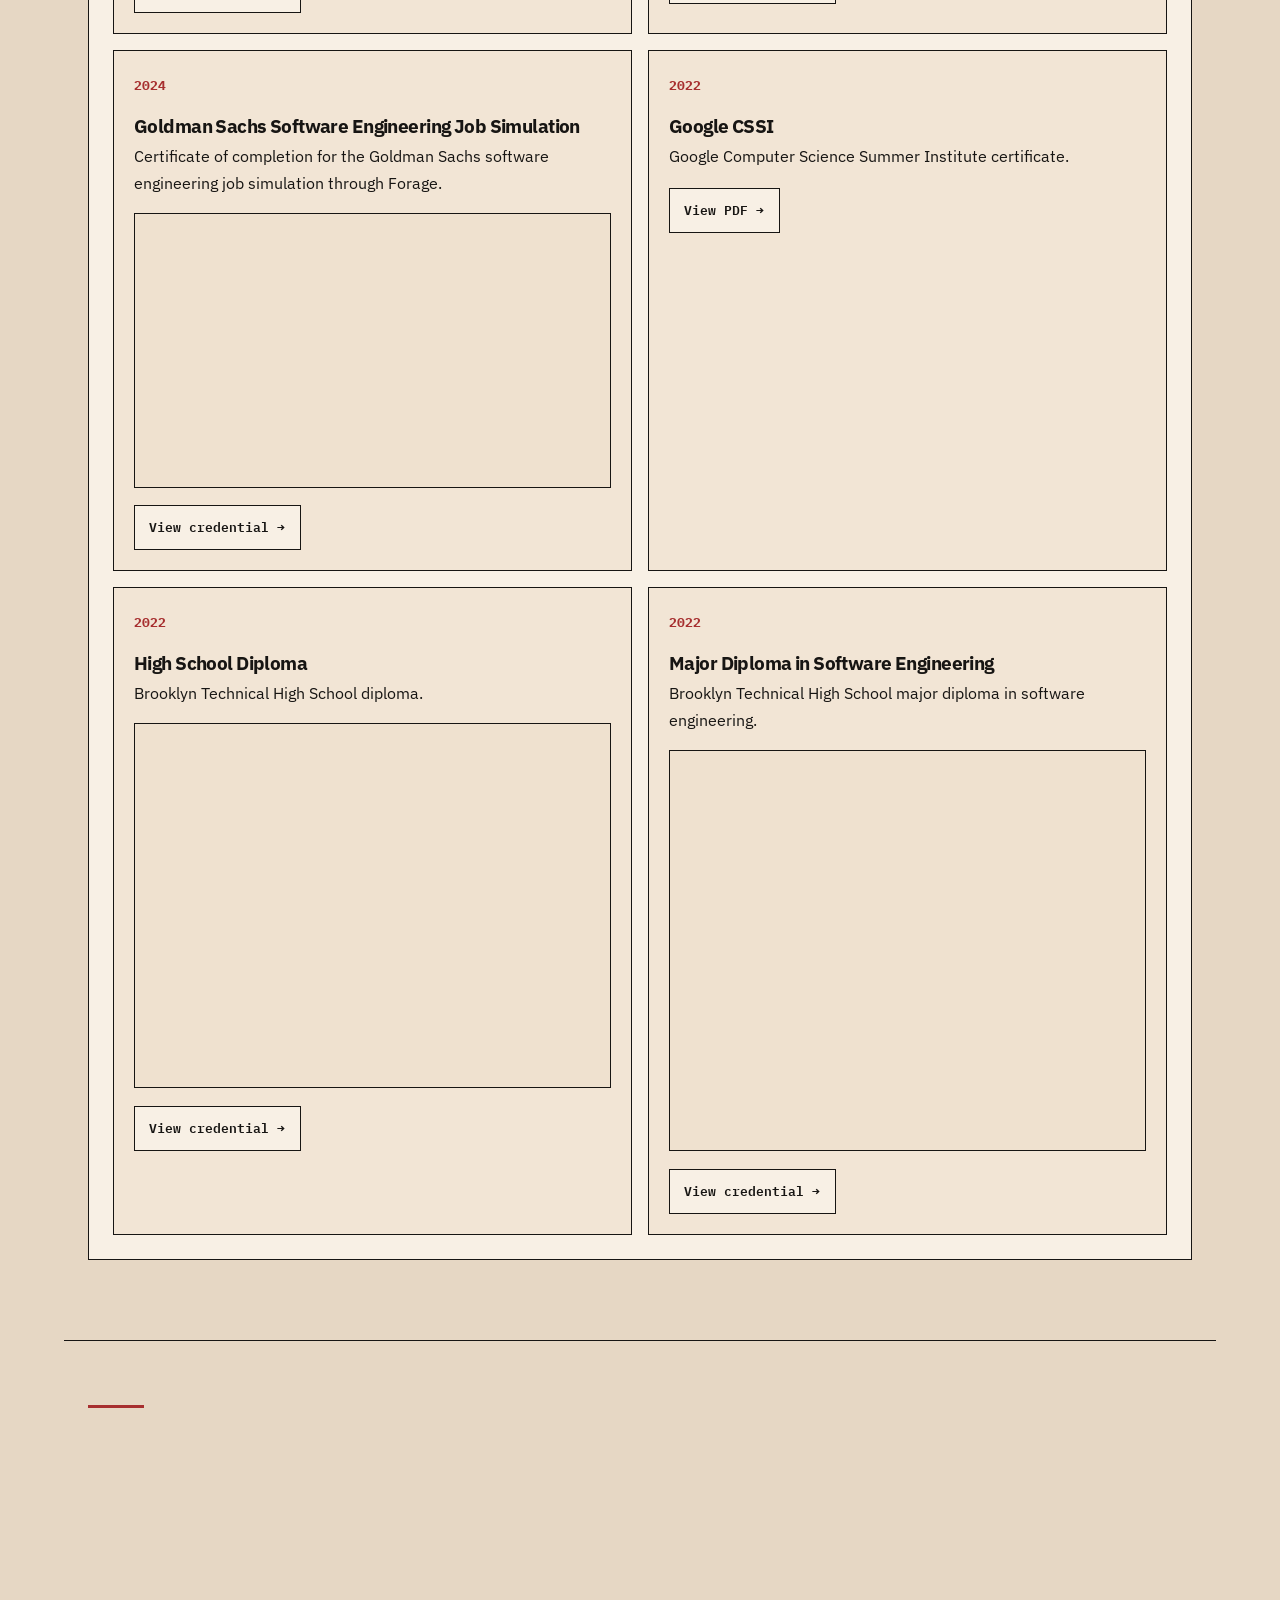
==== commit dedb0813: "Update portfolio experience and add upcoming data mining project" ====
--- a/index.html
+++ b/index.html
@@ -122,18 +122,6 @@
     <h2 class="section-title">Work Experience</h2>
 
     <div class="project">
-      <div class="project-heading">
-        <img class="section-icon" src="assets/icons/book.svg" alt="" aria-hidden="true" />
-        <div>
-          <p class="project-year">2026 - Present</p>
-          <h3>Library</h3>
-        </div>
-      </div>
-      <p class="role">Library Assistant</p>
-      <p>Work at the library while pursuing graduate study in data science.</p>
-    </div>
-
-    <div class="project">
       <p class="project-year">July 2024 - August 2024</p>
       <h3>DNR Studios</h3>
       <p class="role">Lead App Development Intern</p>
@@ -207,6 +195,14 @@
       </ul>
 
       <span class="tag">In Progress · Expected December 2026</span>
+    </div>
+
+    <div class="project">
+      <p class="project-year">Coming Soon</p>
+      <h3>Data Mining Project</h3>
+      <p class="role">Graduate Course Project · CUNY Graduate Center</p>
+      <p>An upcoming project from Advanced Data Mining with AI Agents. Project details coming soon.</p>
+      <span class="tag">Incoming Project</span>
     </div>
 
     <div class="project">
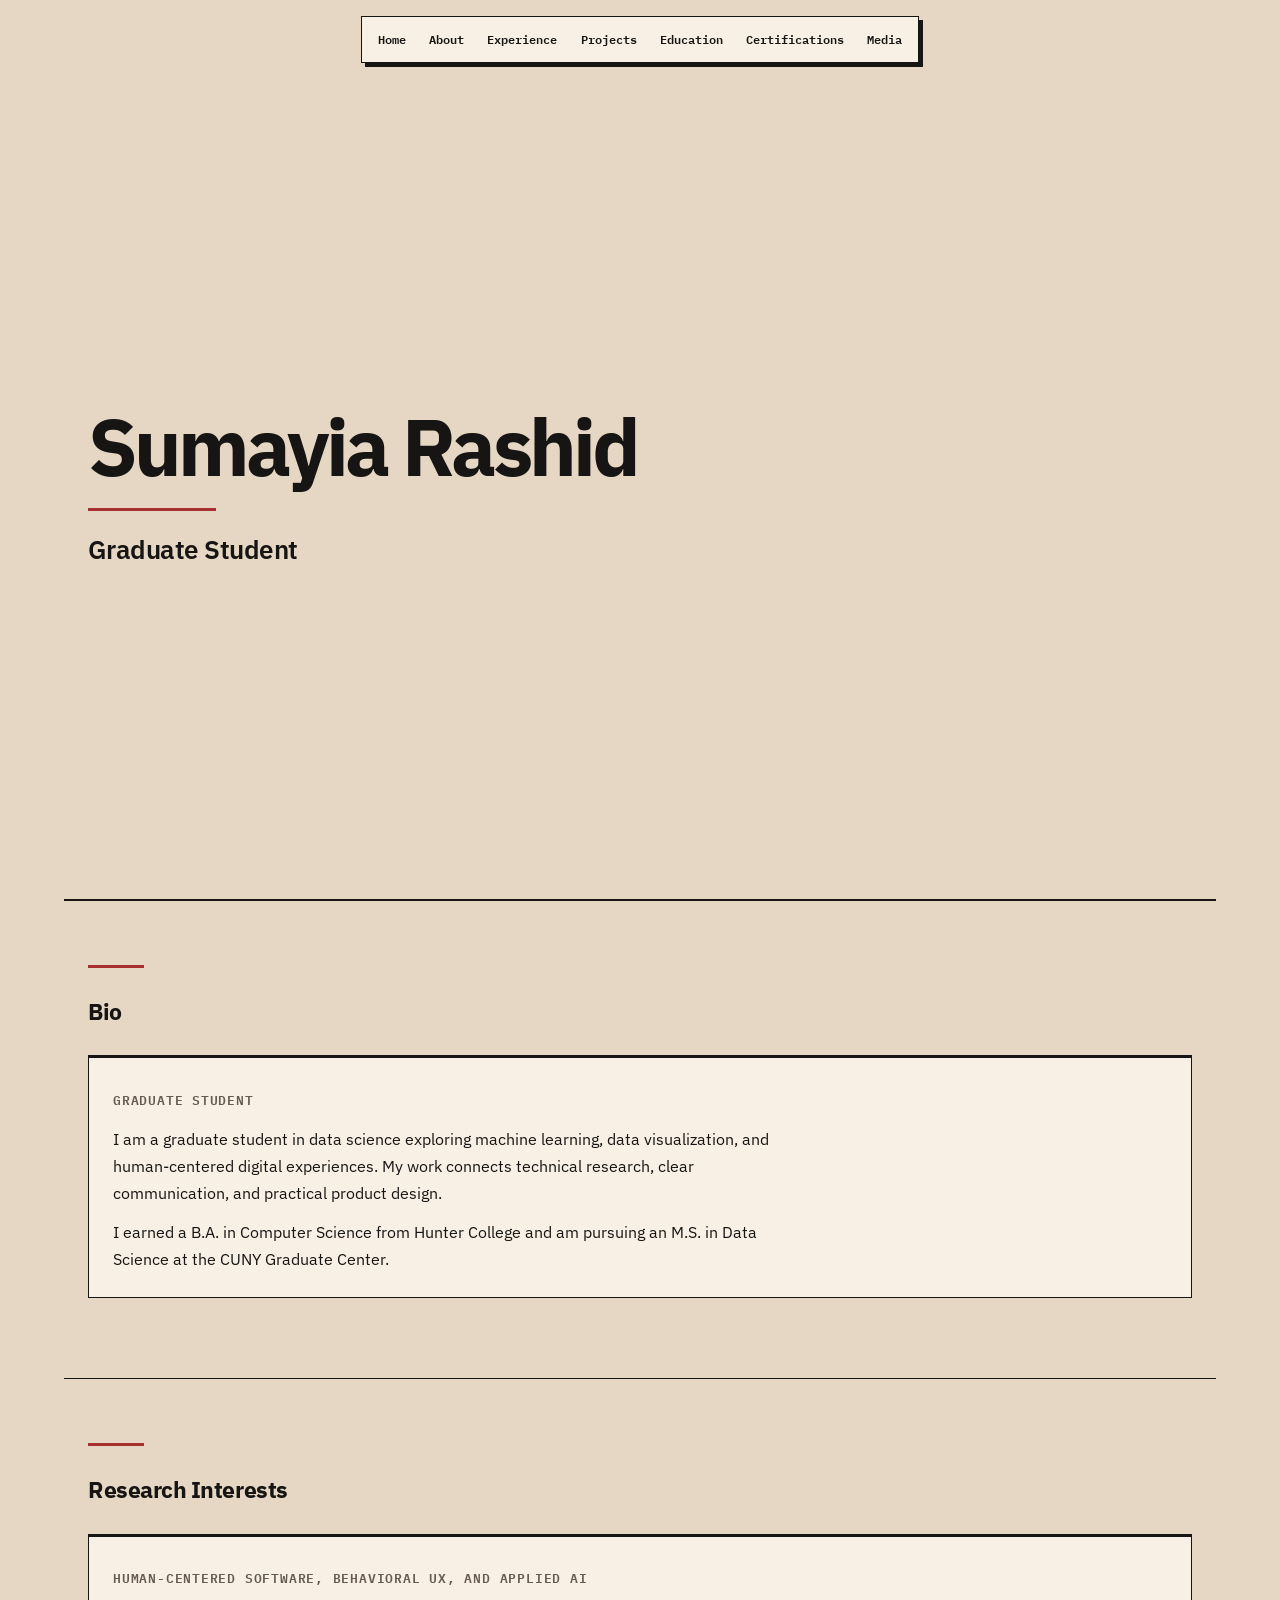
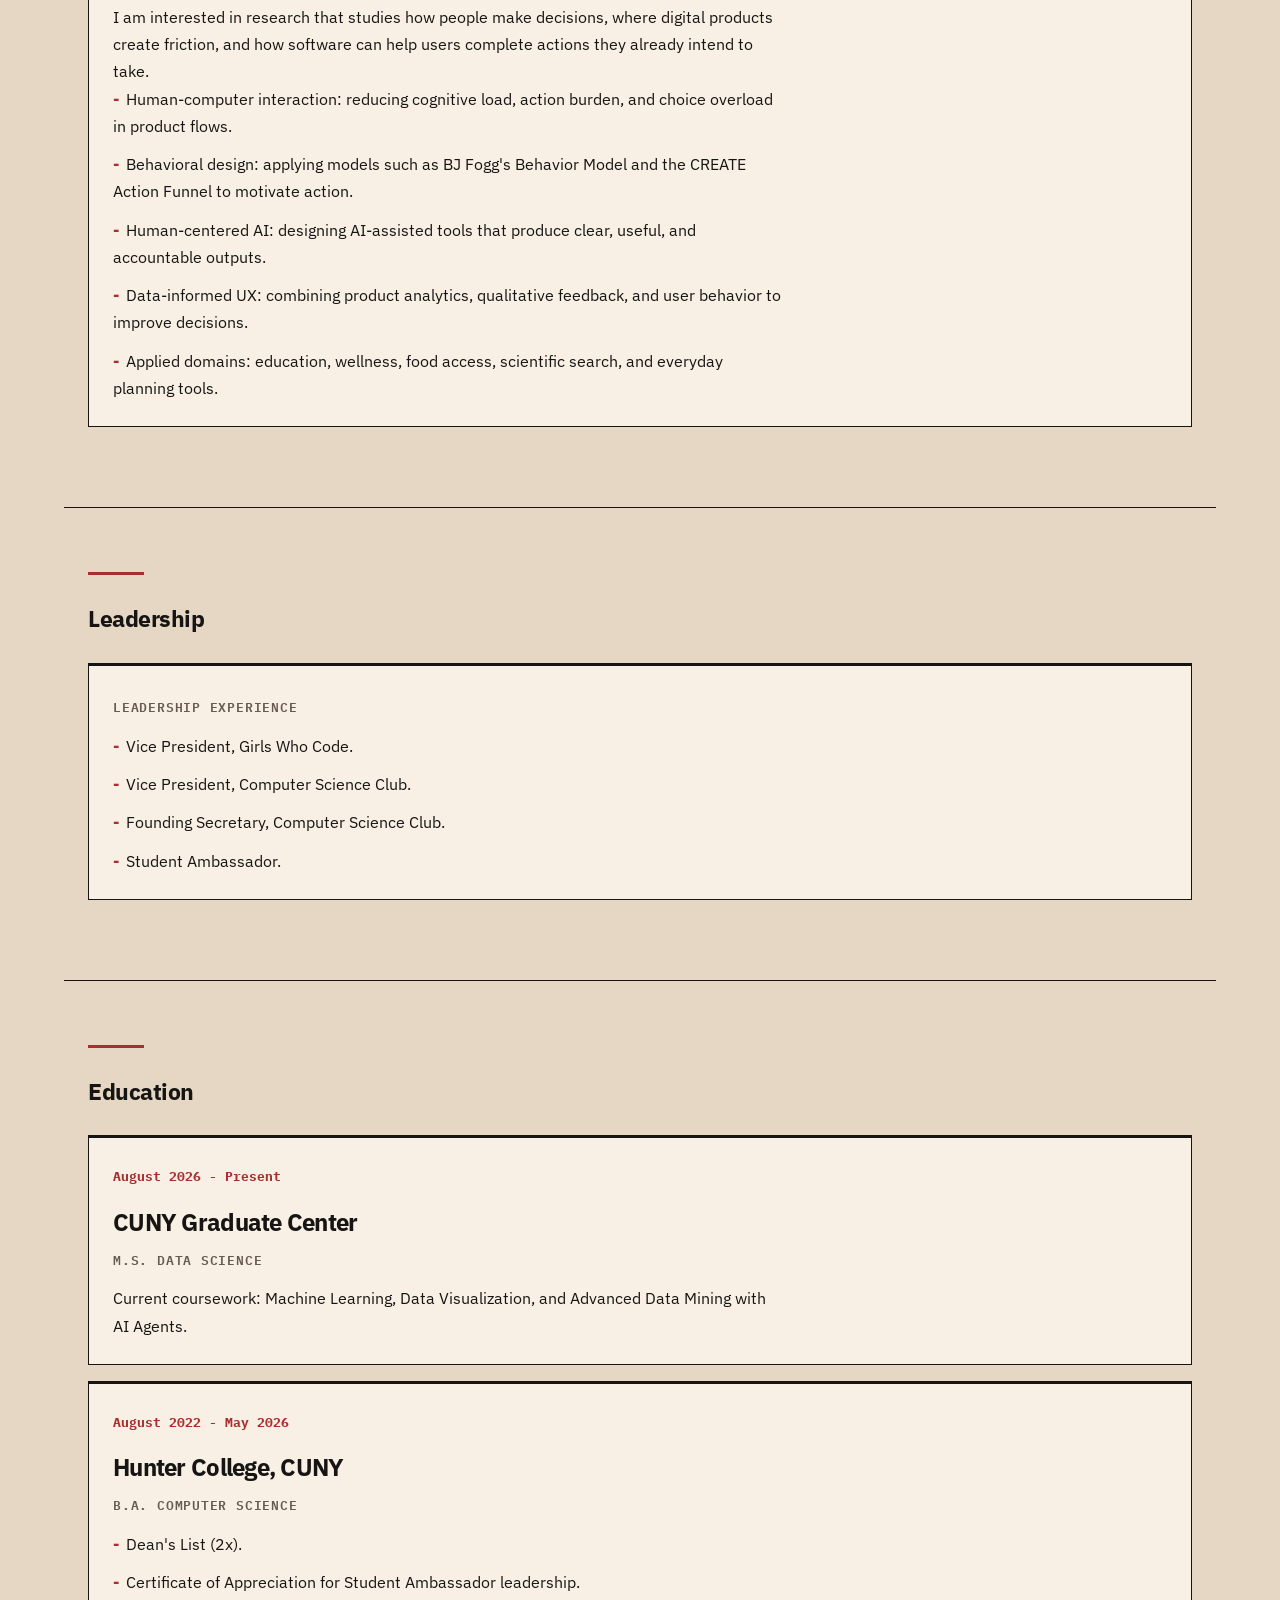
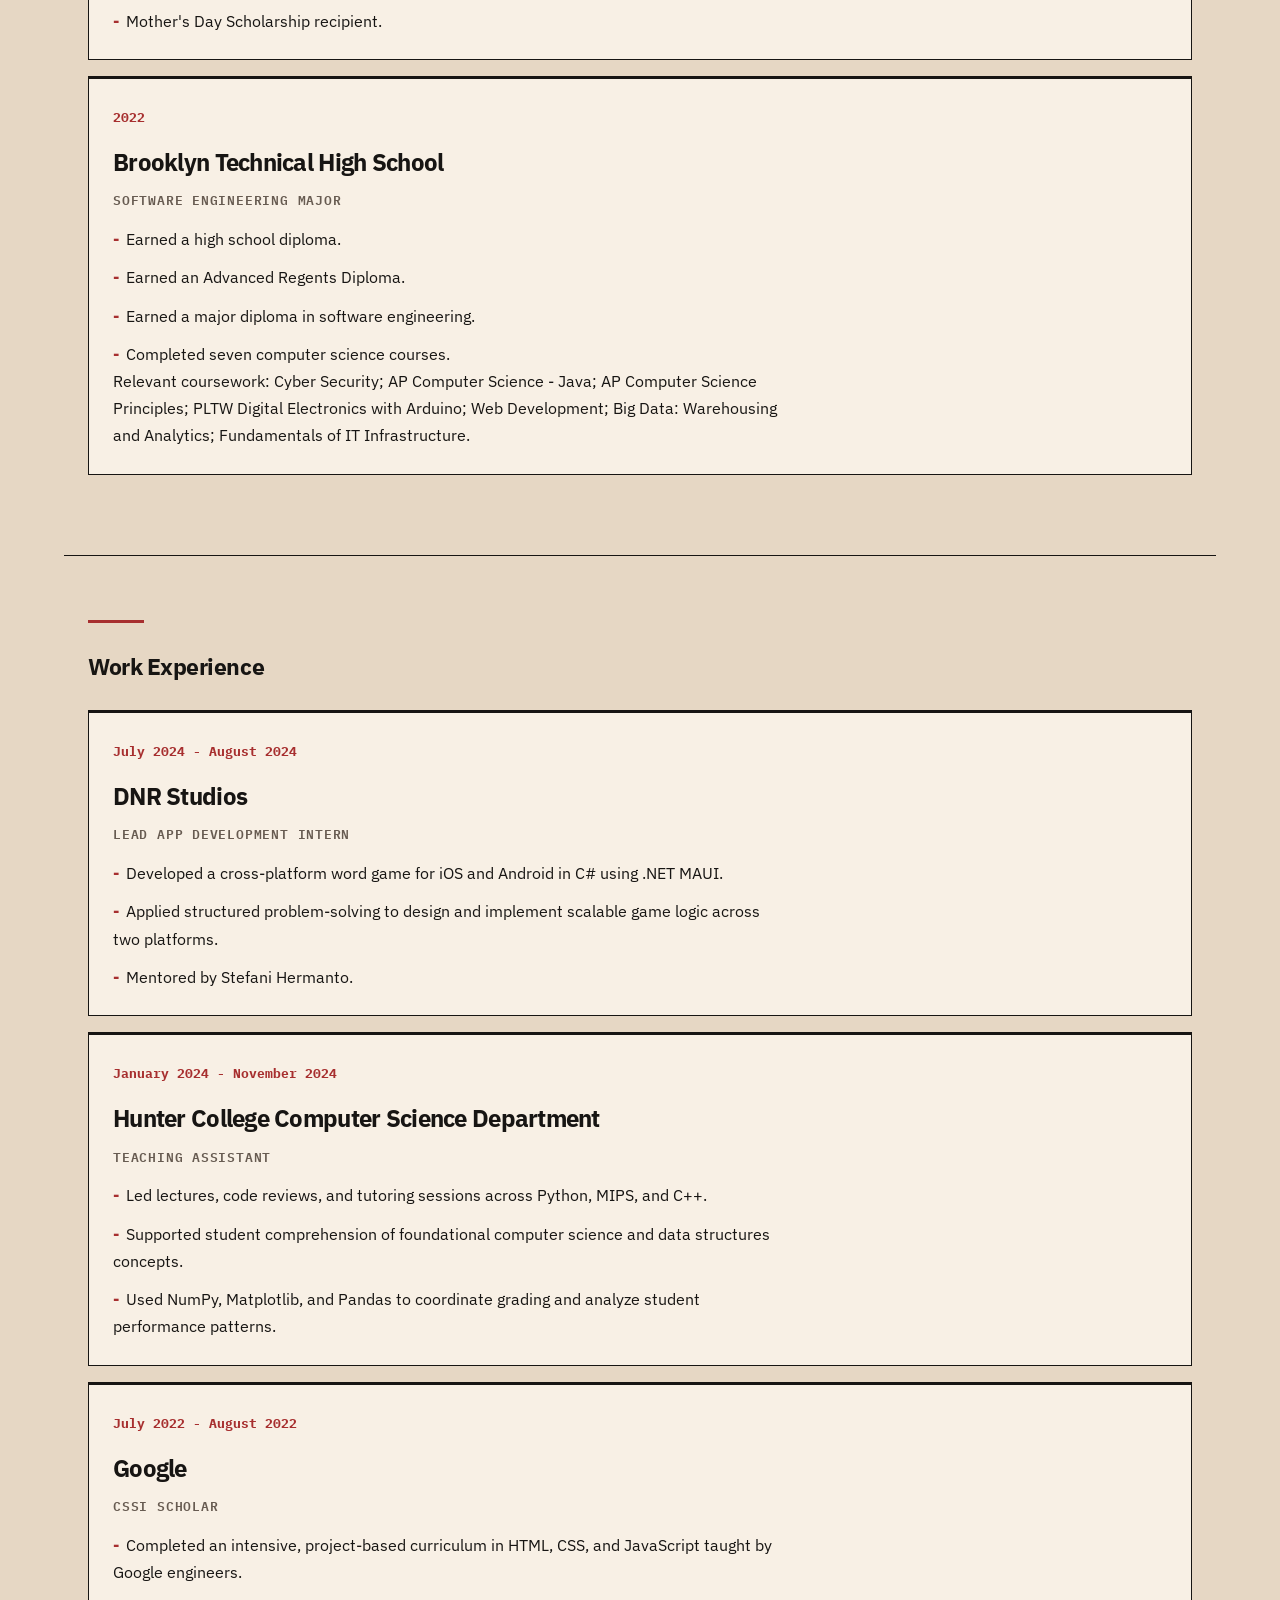
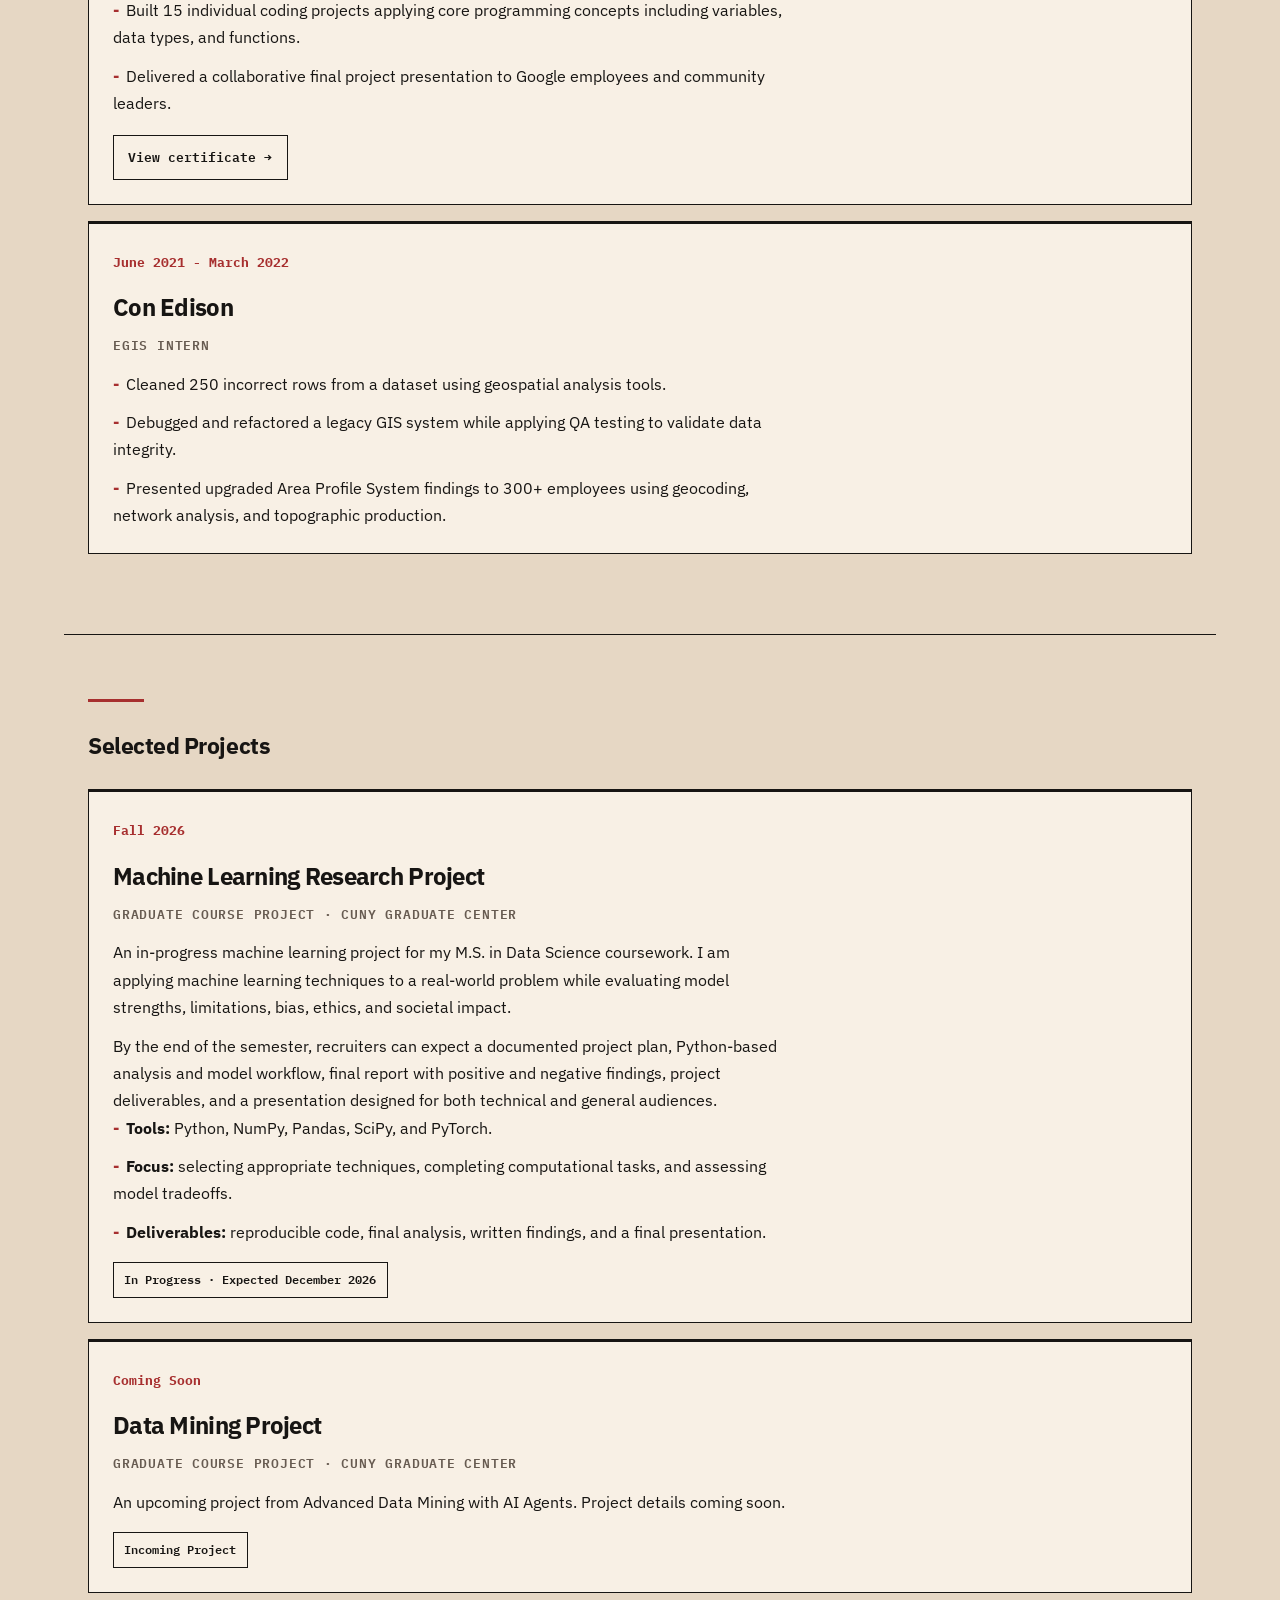
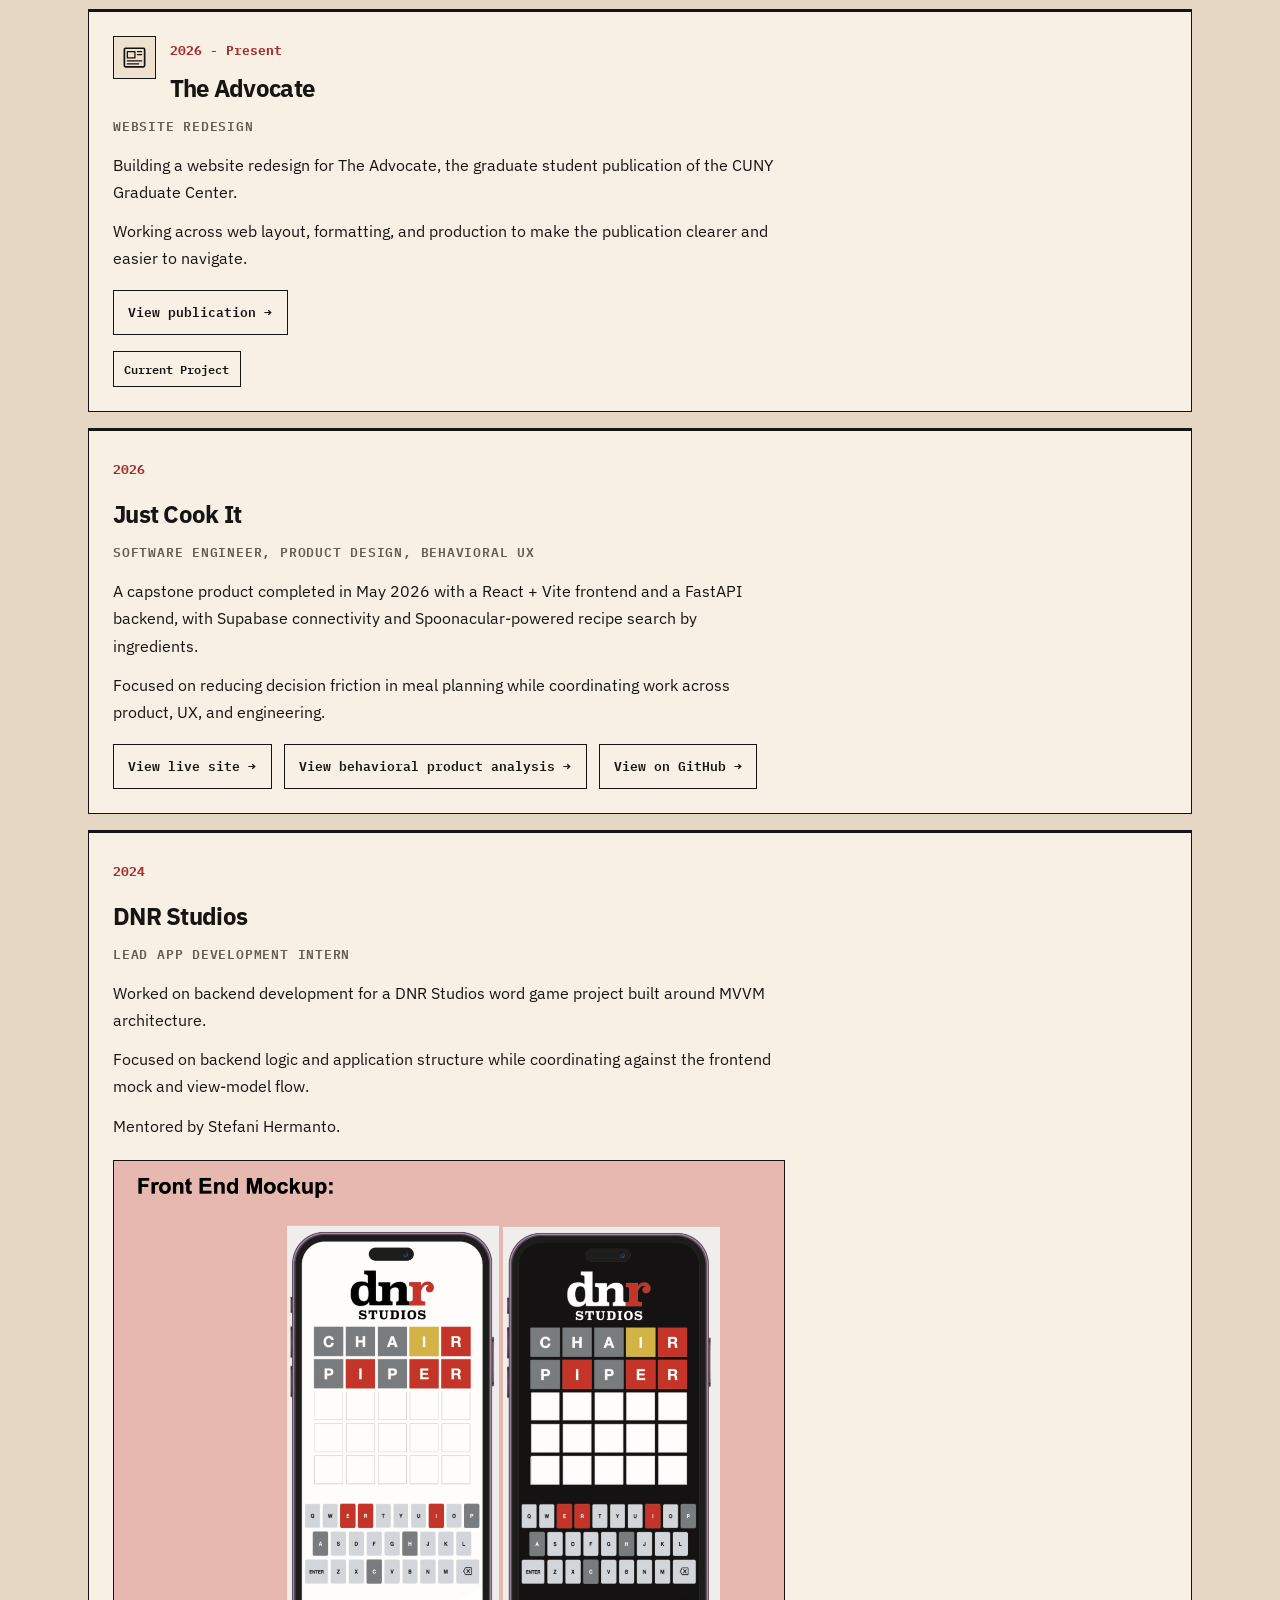
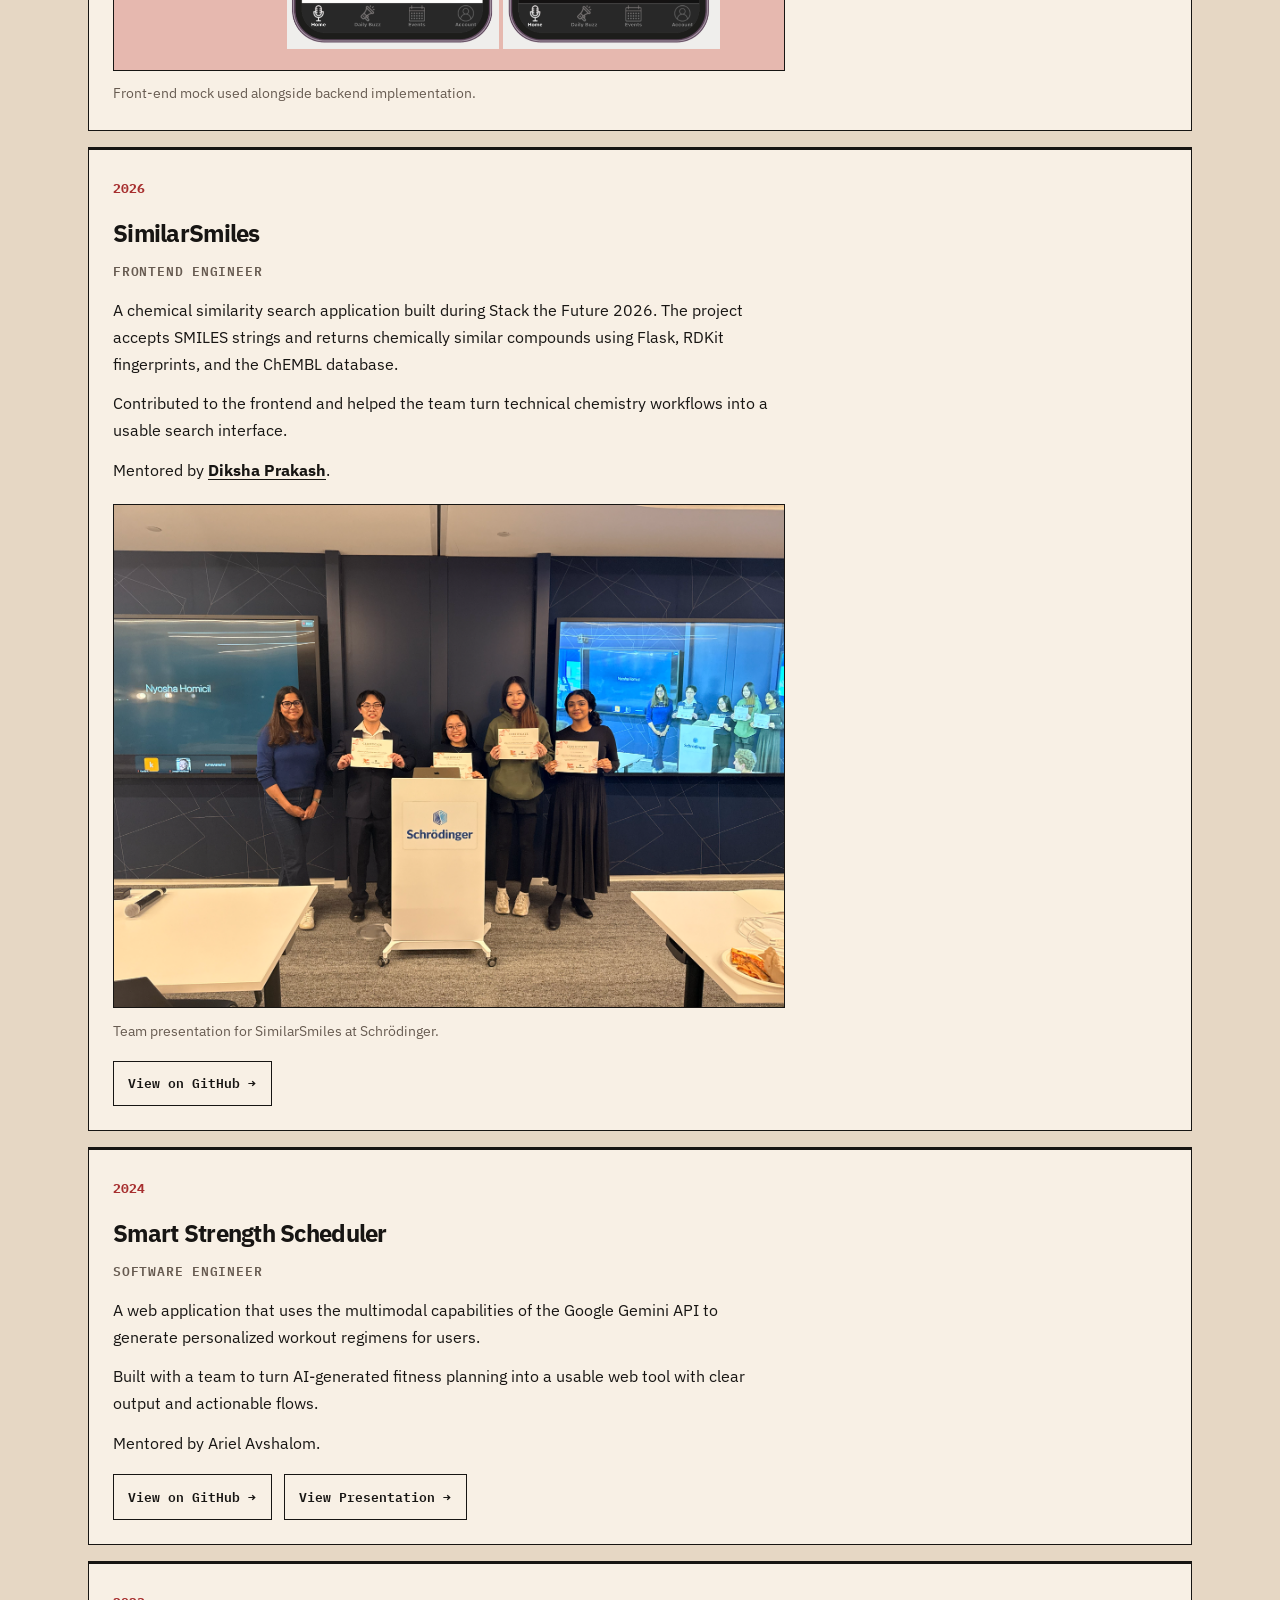
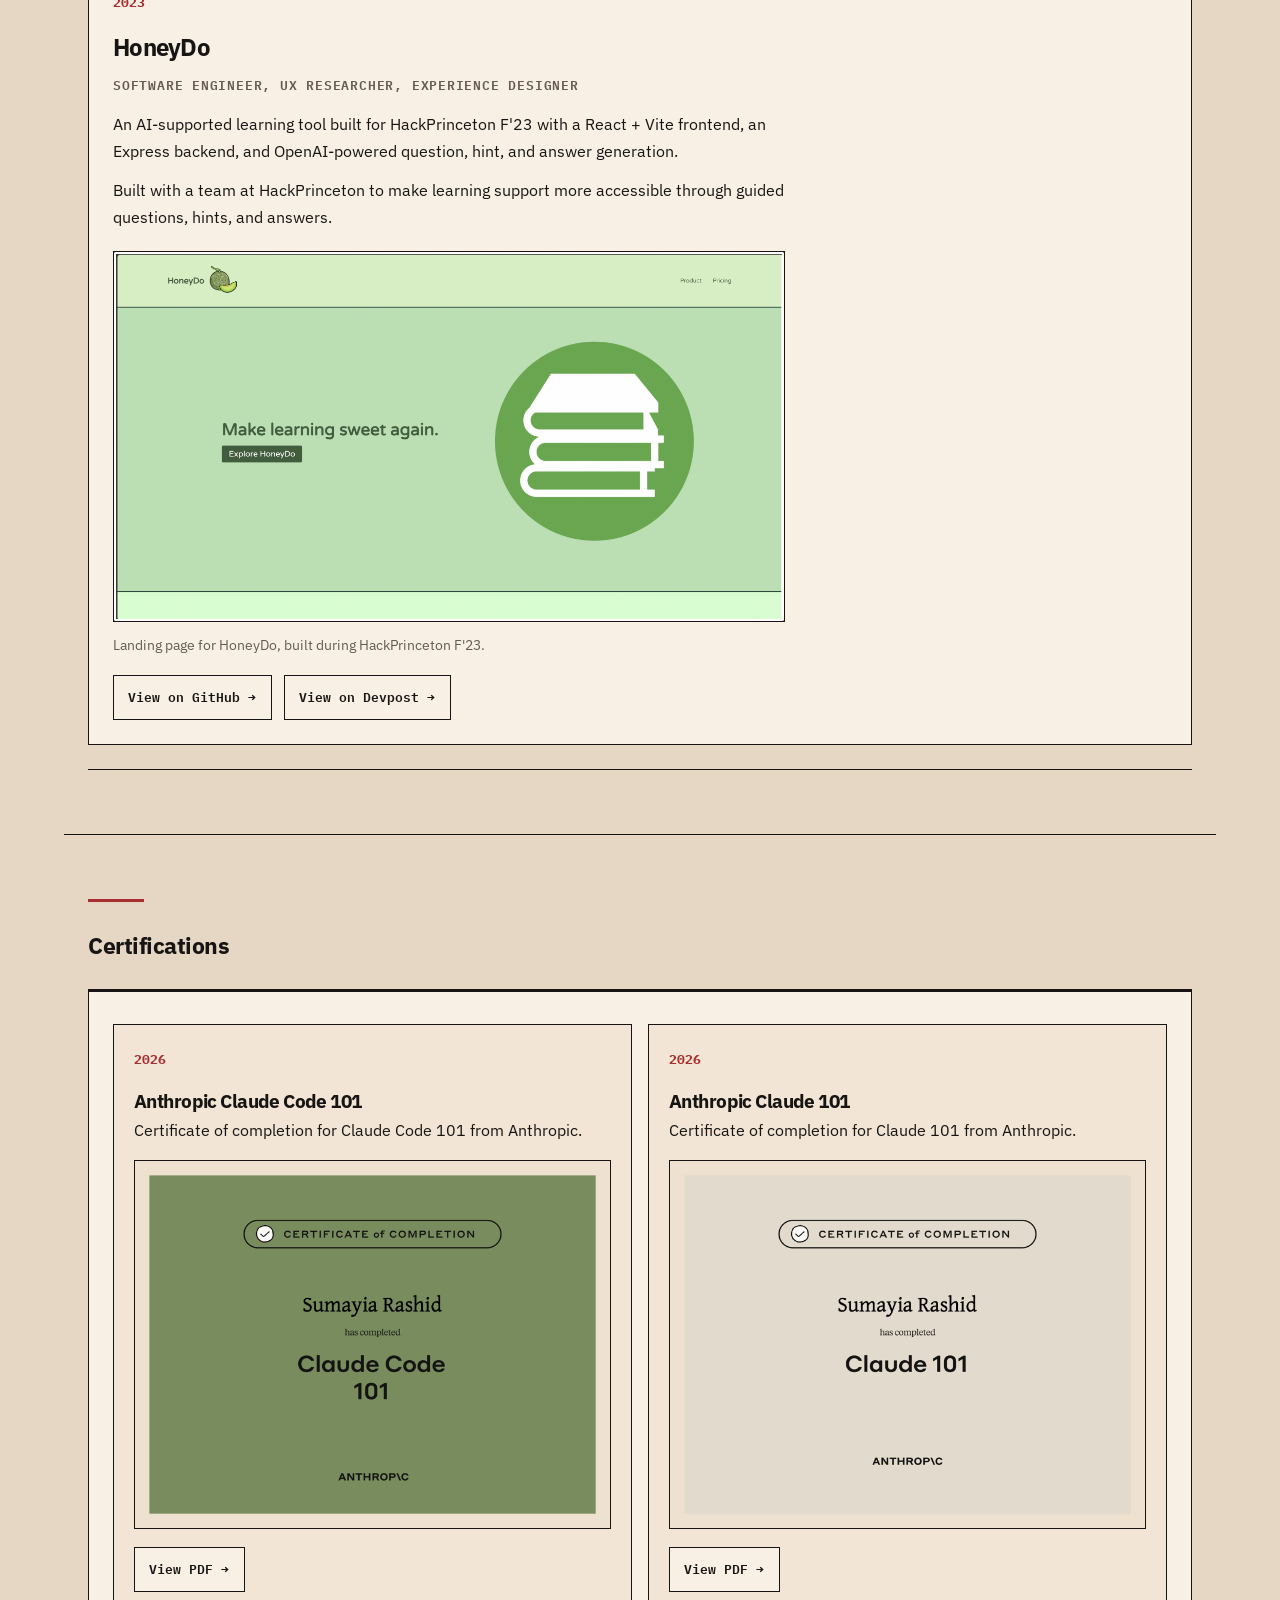
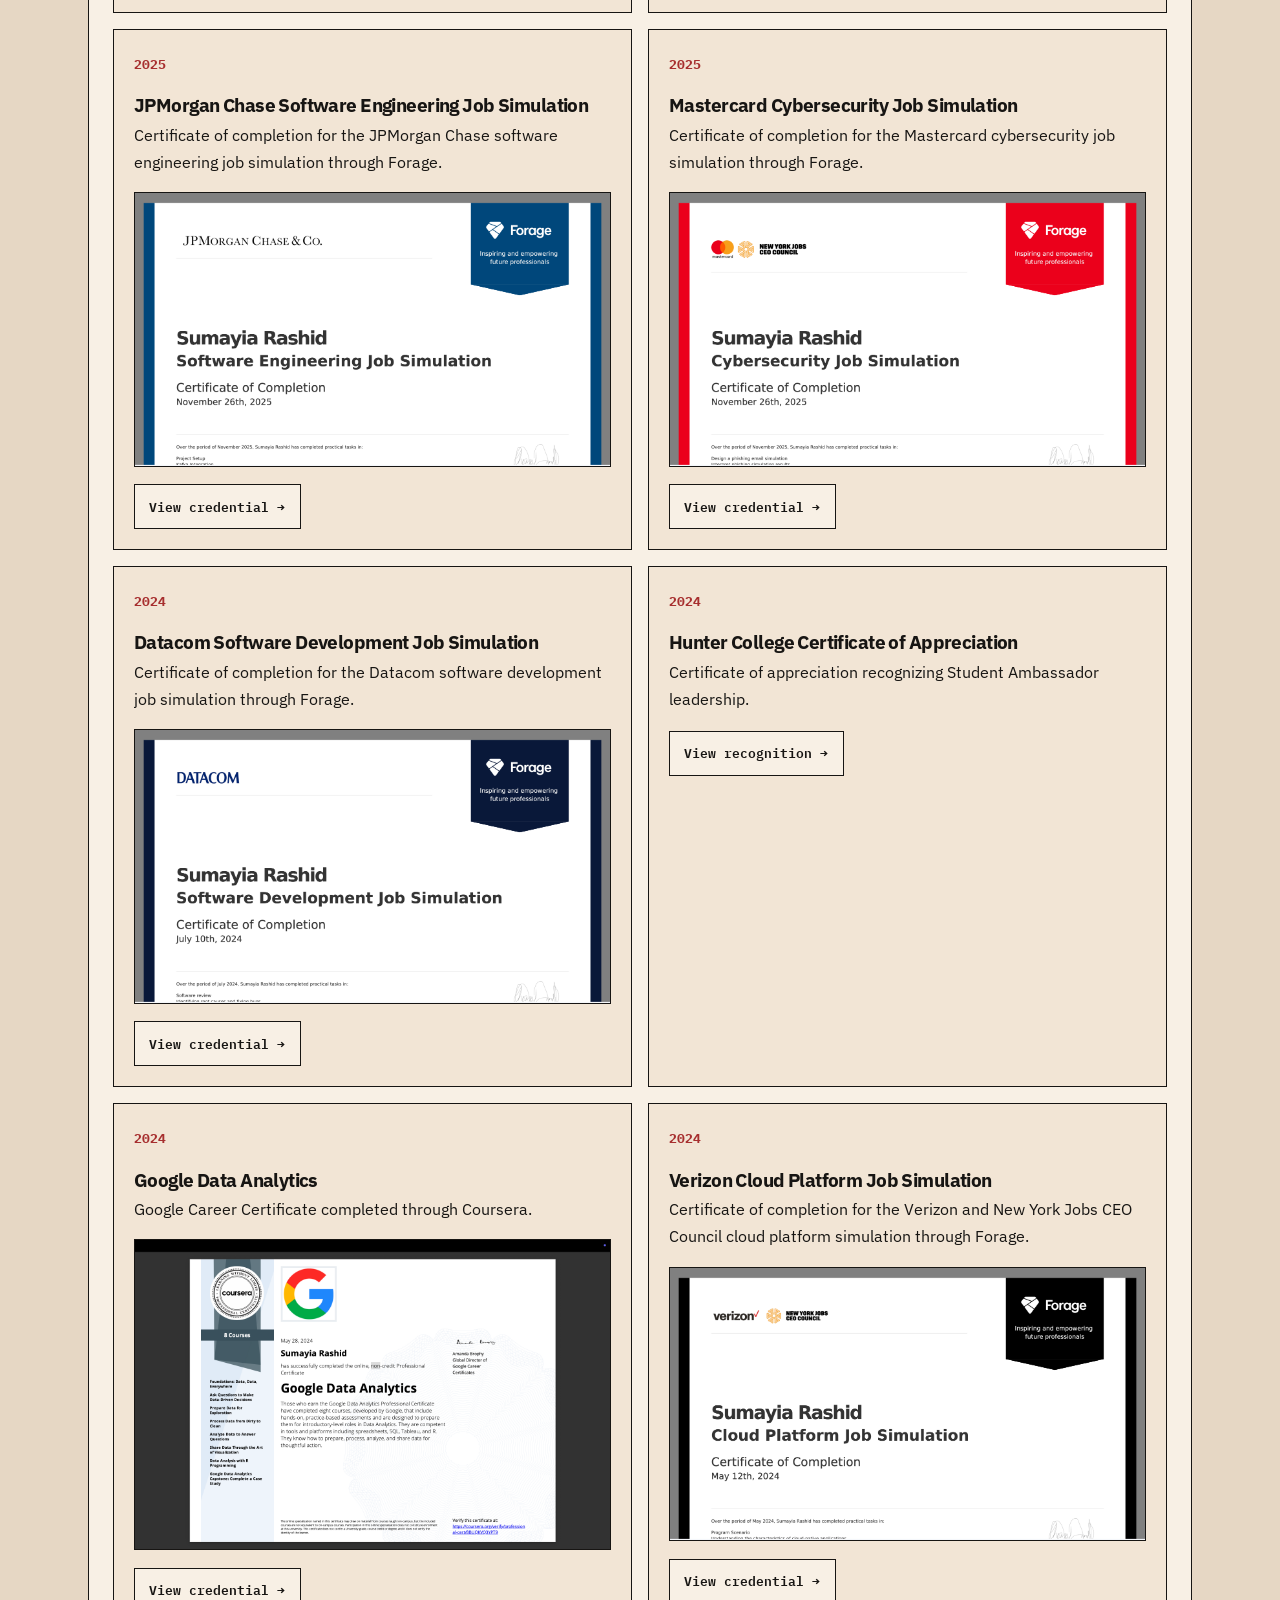
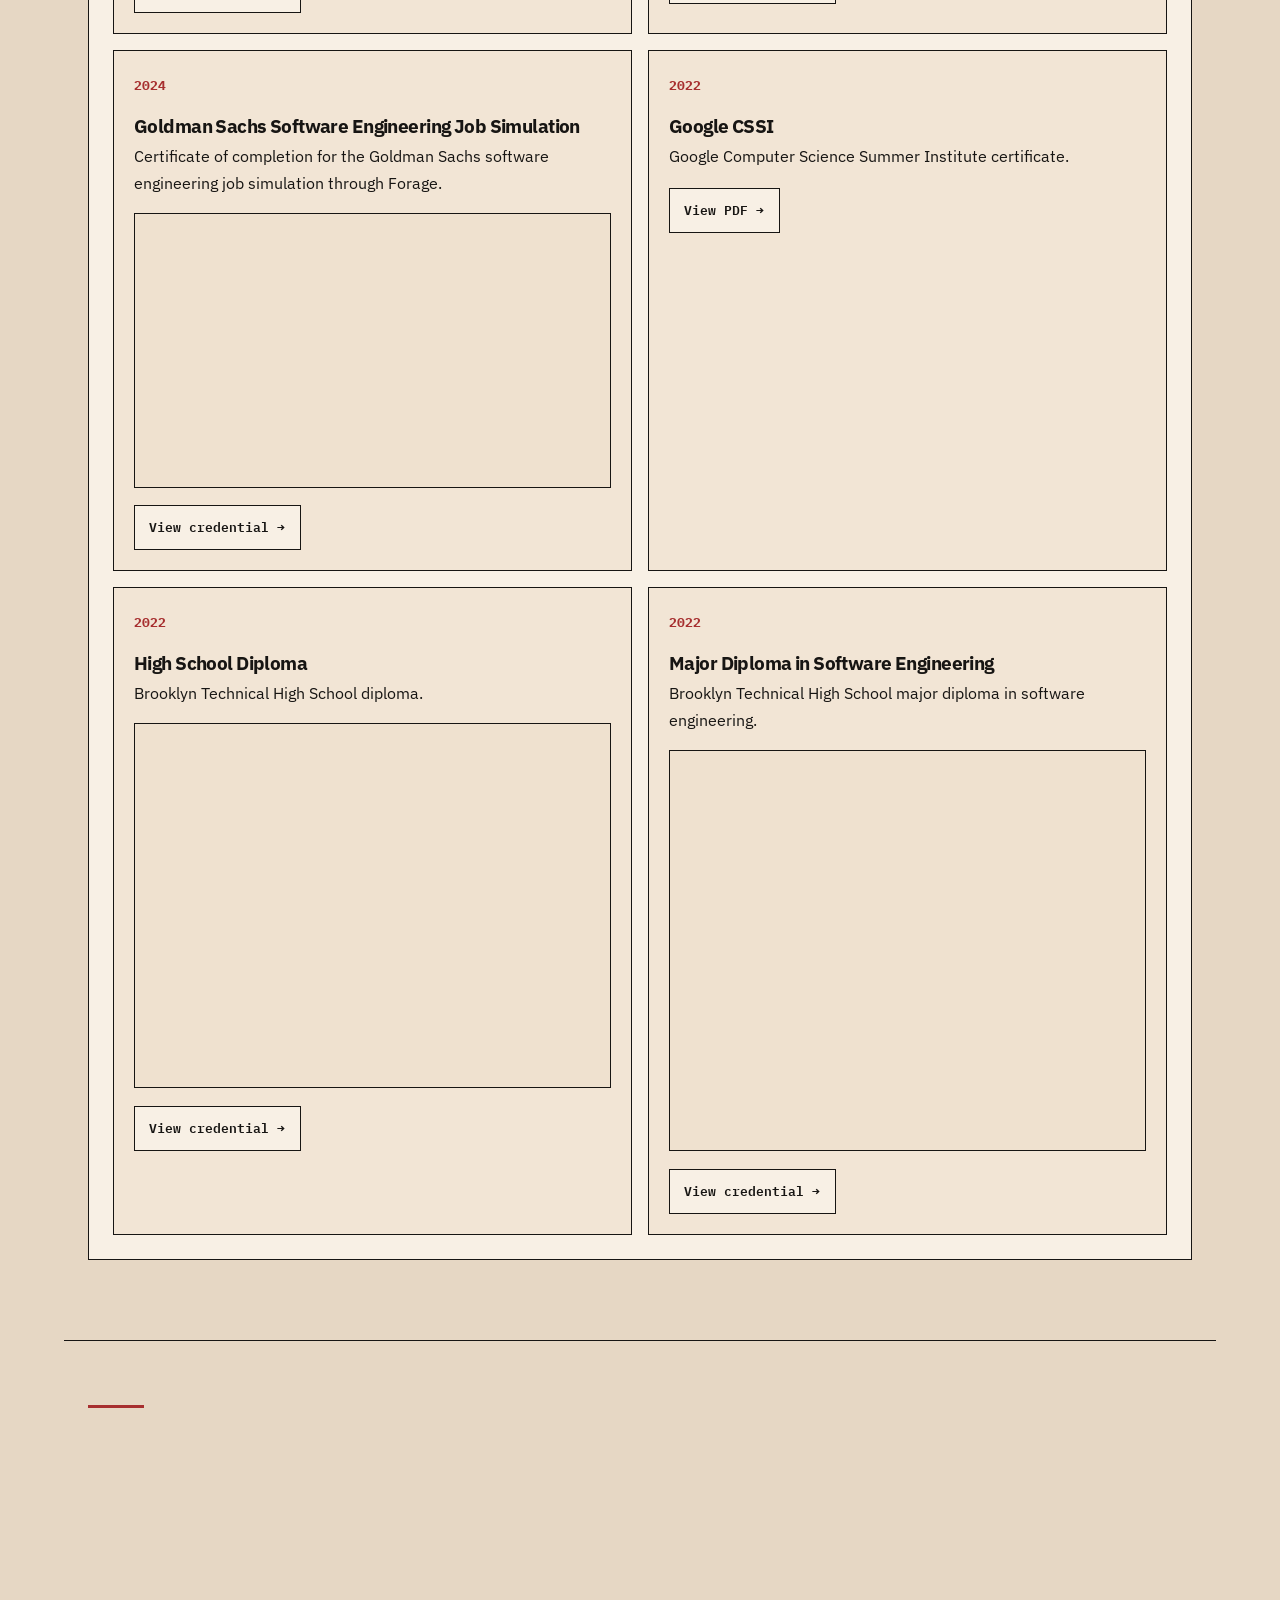
==== commit adfe31da: "Remove Travel Journal project from portfolio" ====
--- a/index.html
+++ b/index.html
@@ -520,19 +520,6 @@
       </div>
     </div>
 
-    <div class="project">
-      <p class="project-year">2026</p>
-      <h3>Travel Journal</h3>
-      <p class="role">Frontend Engineering Exploration</p>
-
-      <p>
-        A separate web project focused on frontend implementation, interface structure, and narrative flow.
-      </p>
-
-      <div class="project-links">
-        <a href="https://github.com/sumayiar/Travel-Journal" target="_blank" rel="noopener noreferrer">View Travel Journal →</a>
-      </div>
-    </div>
   </section>
   </main>
 
